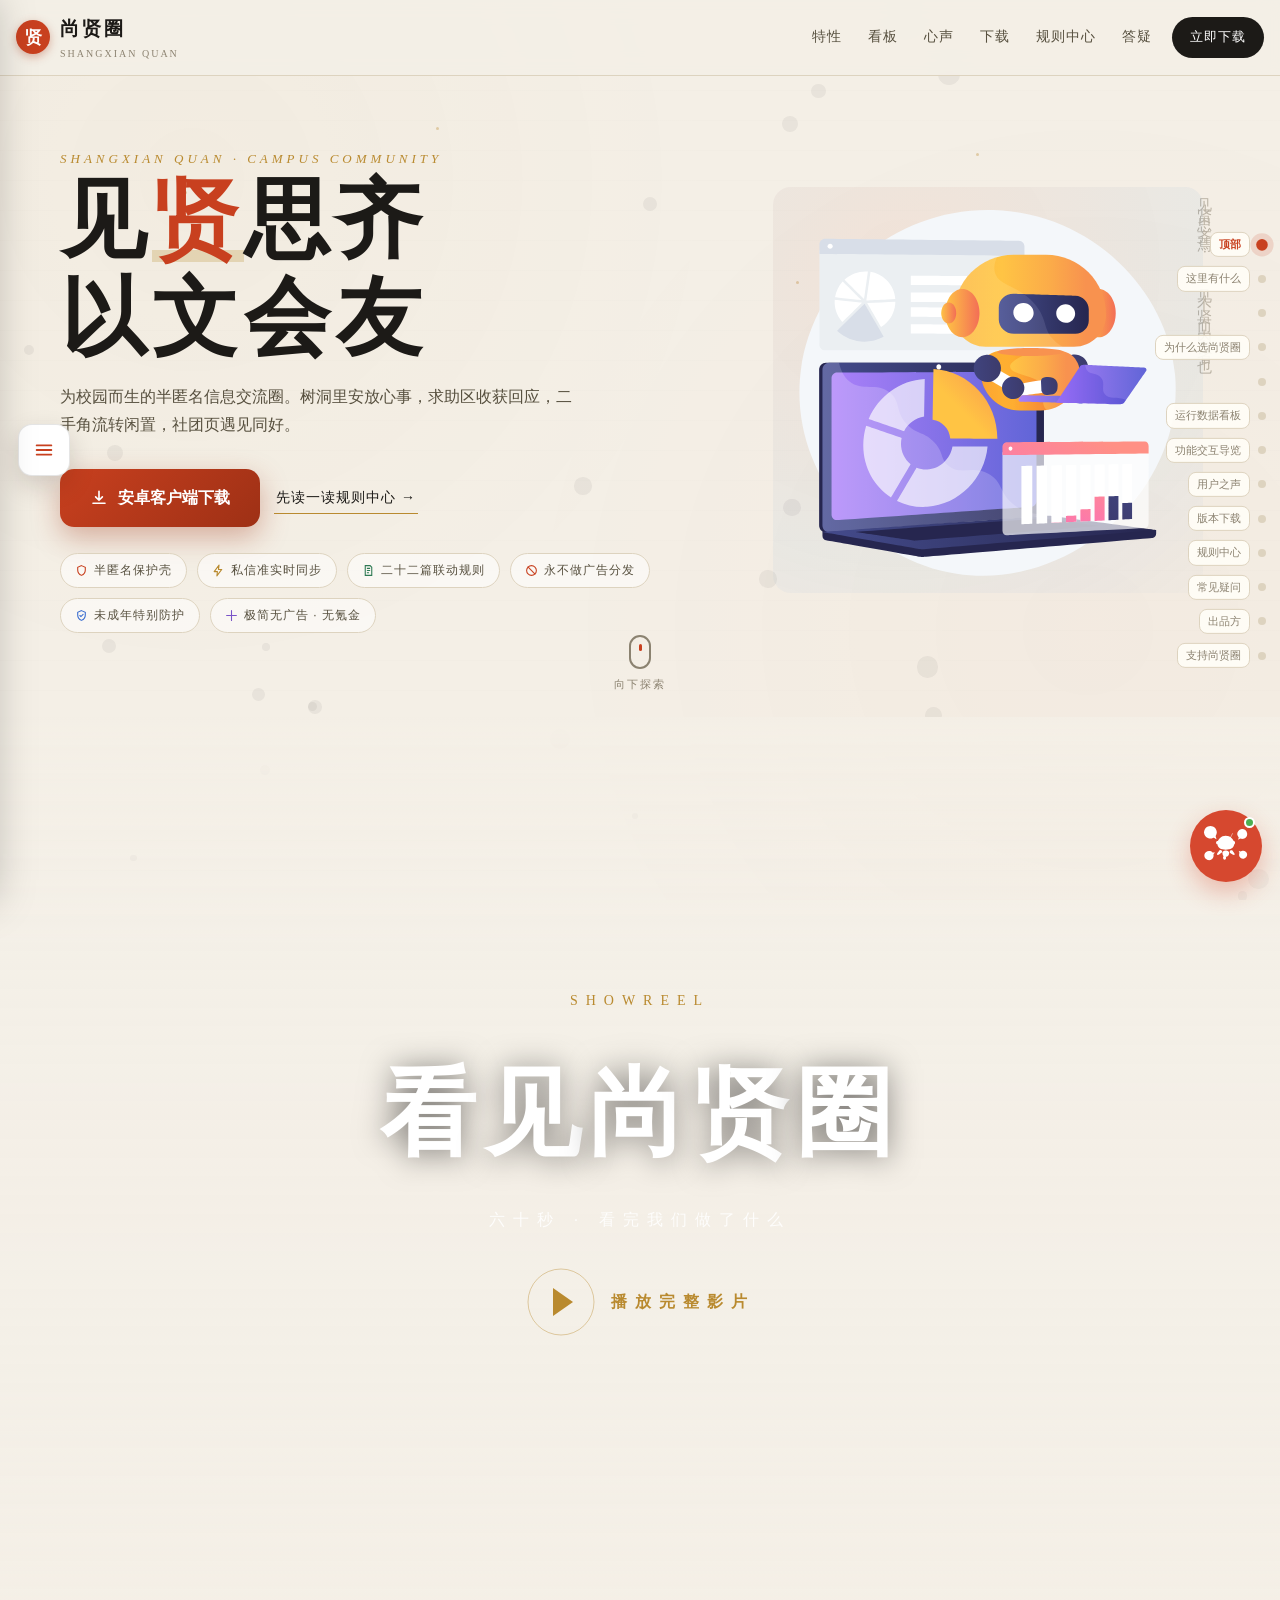
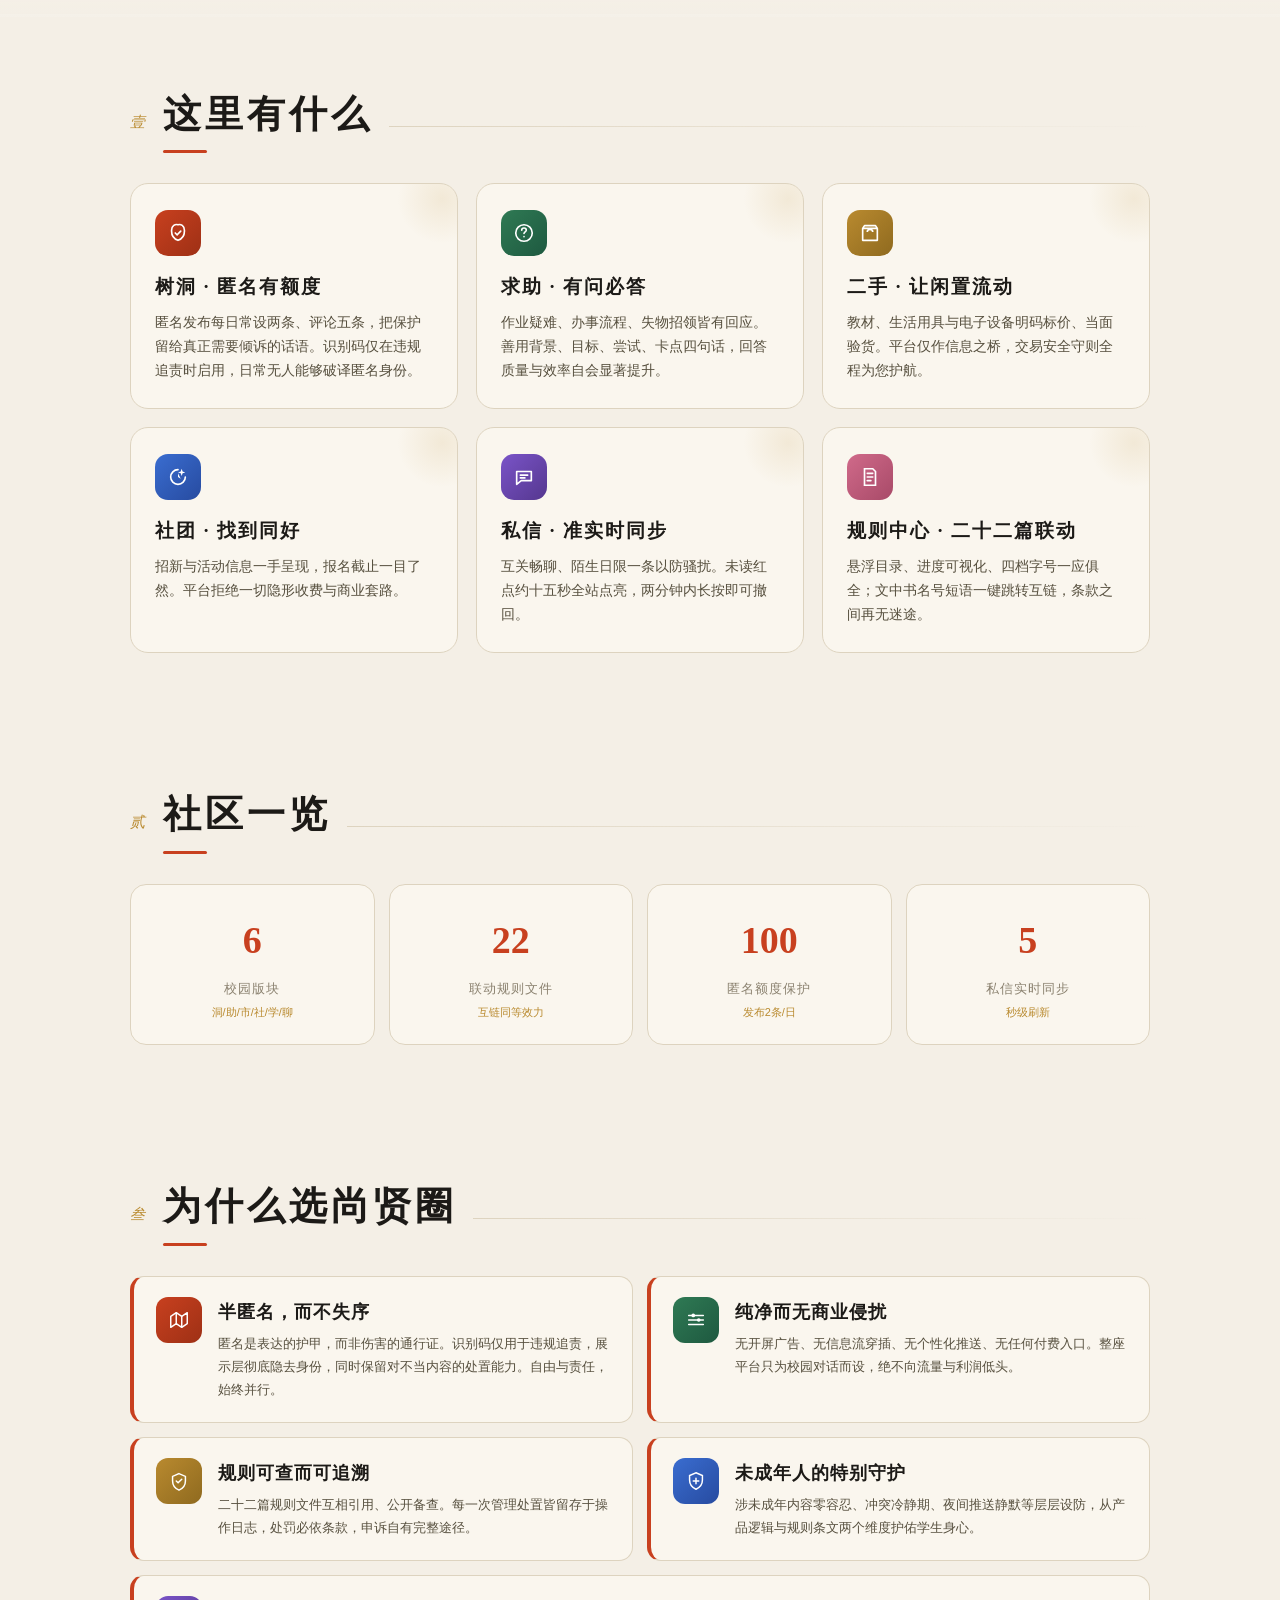
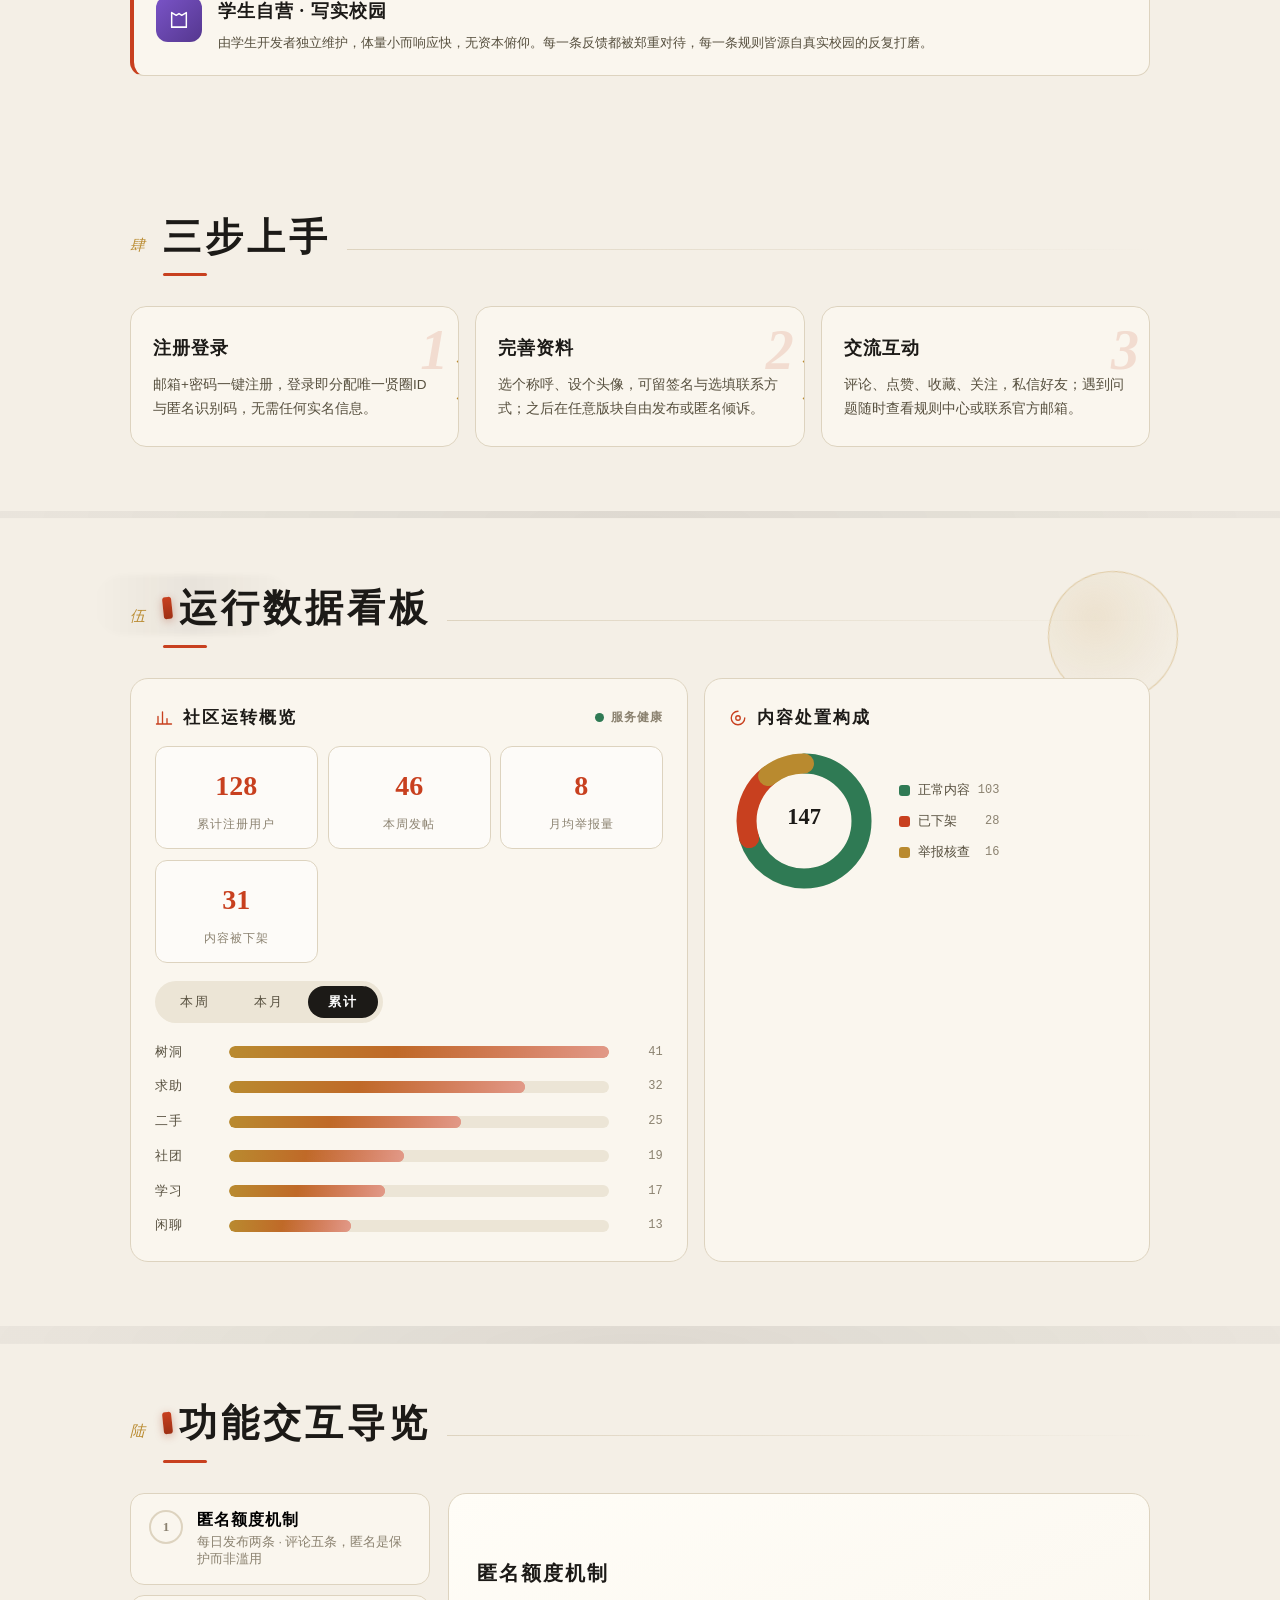
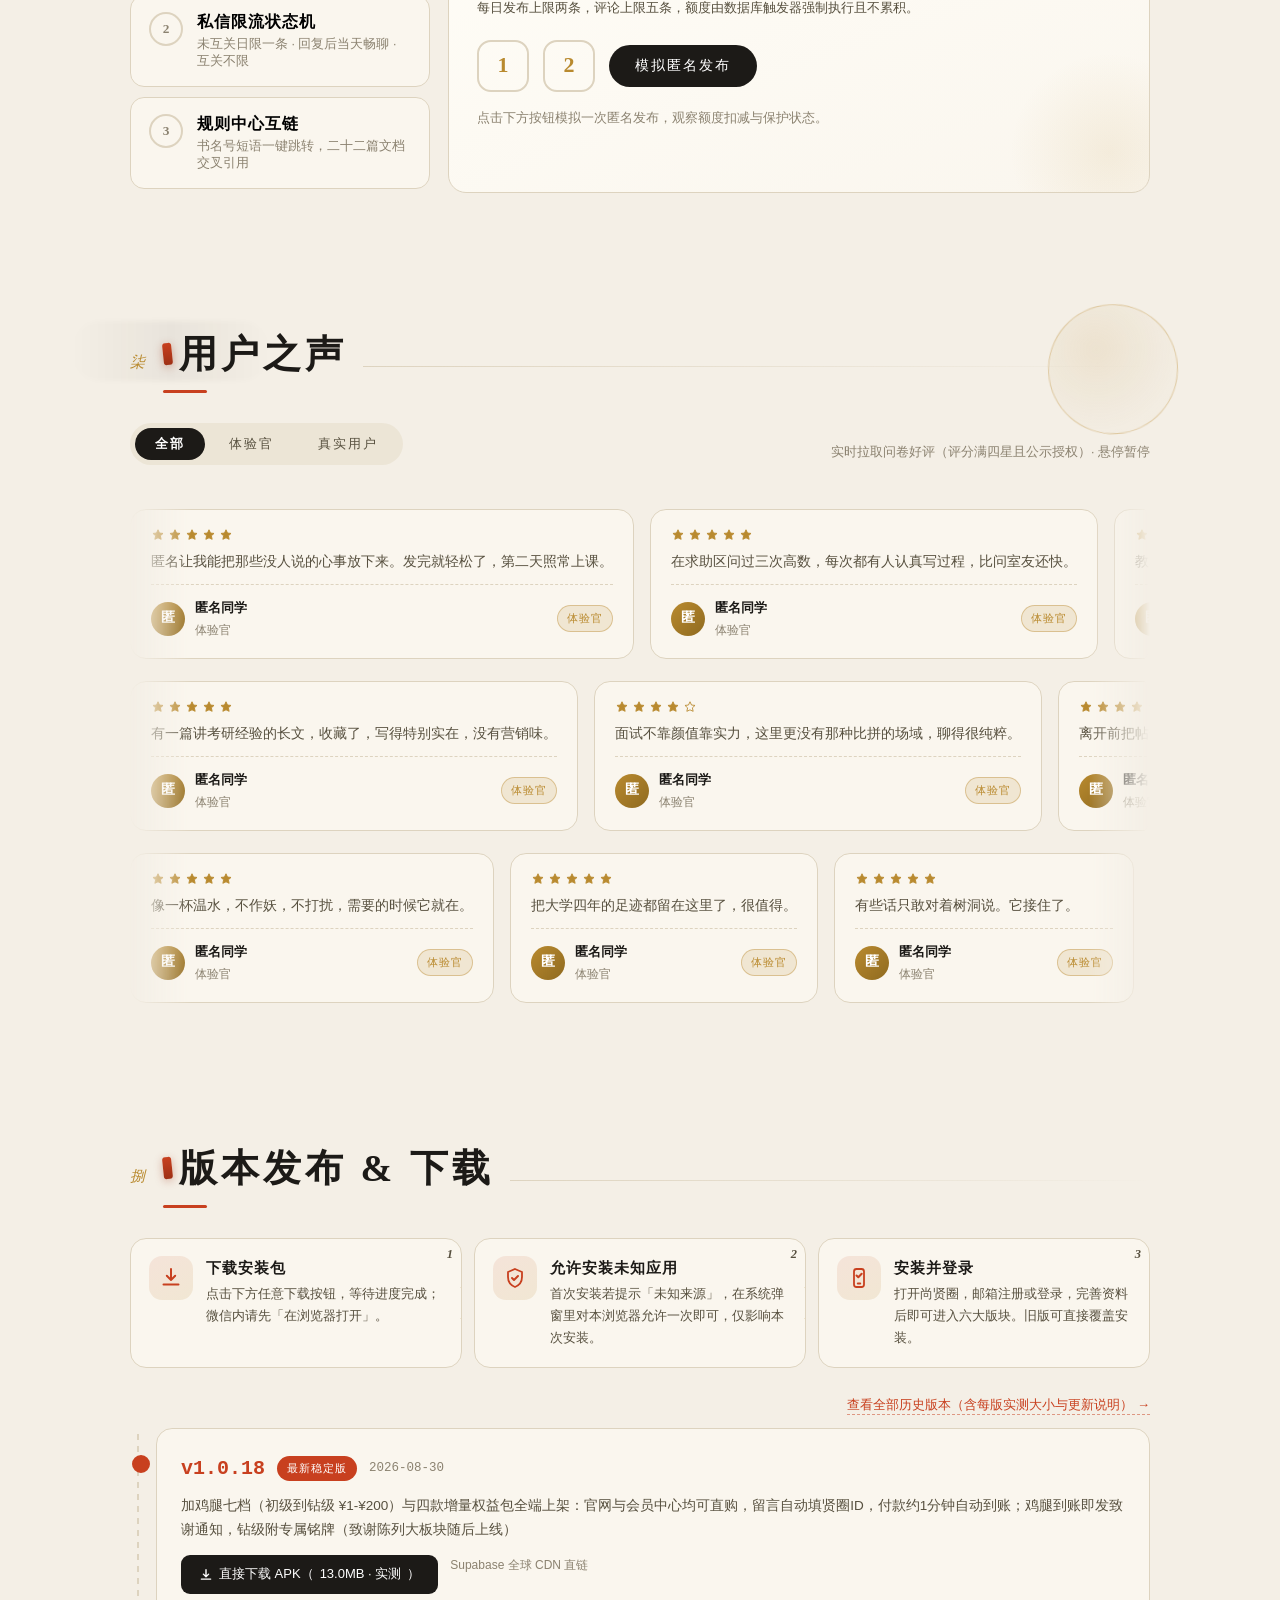
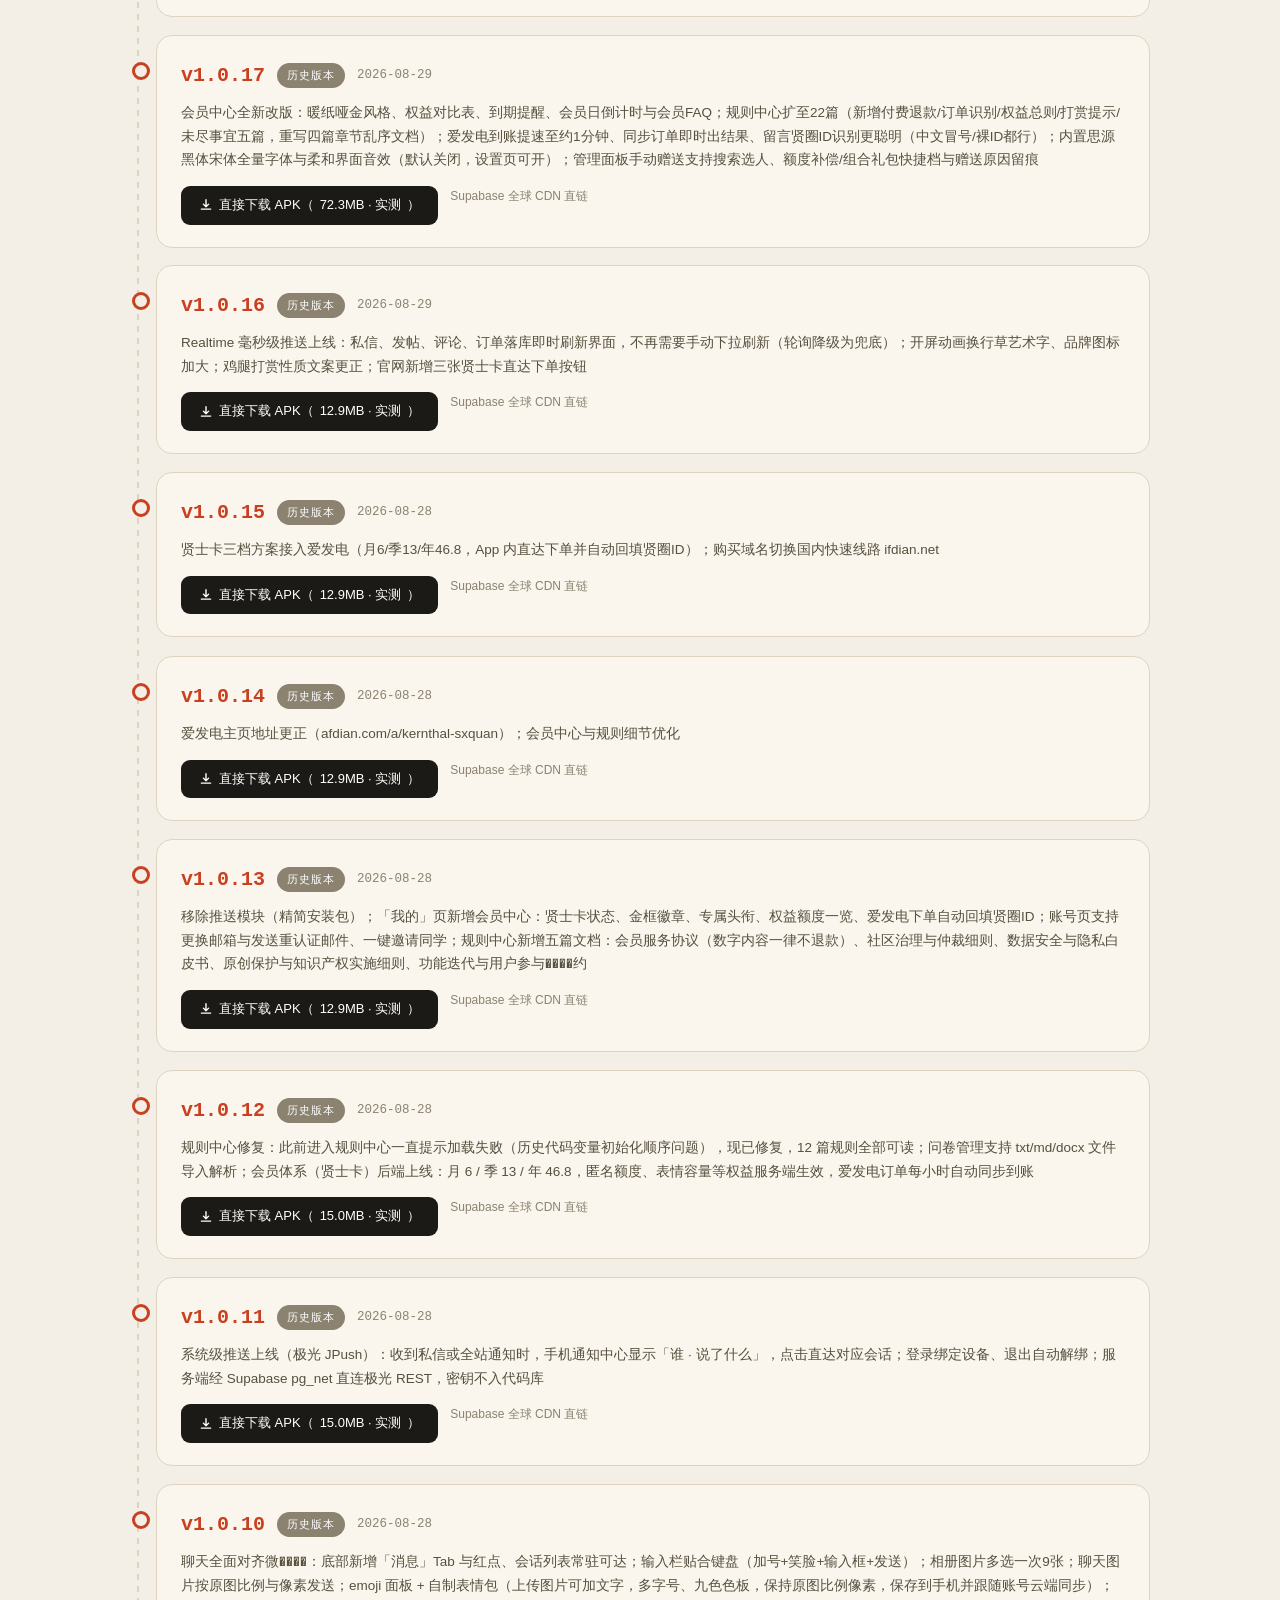
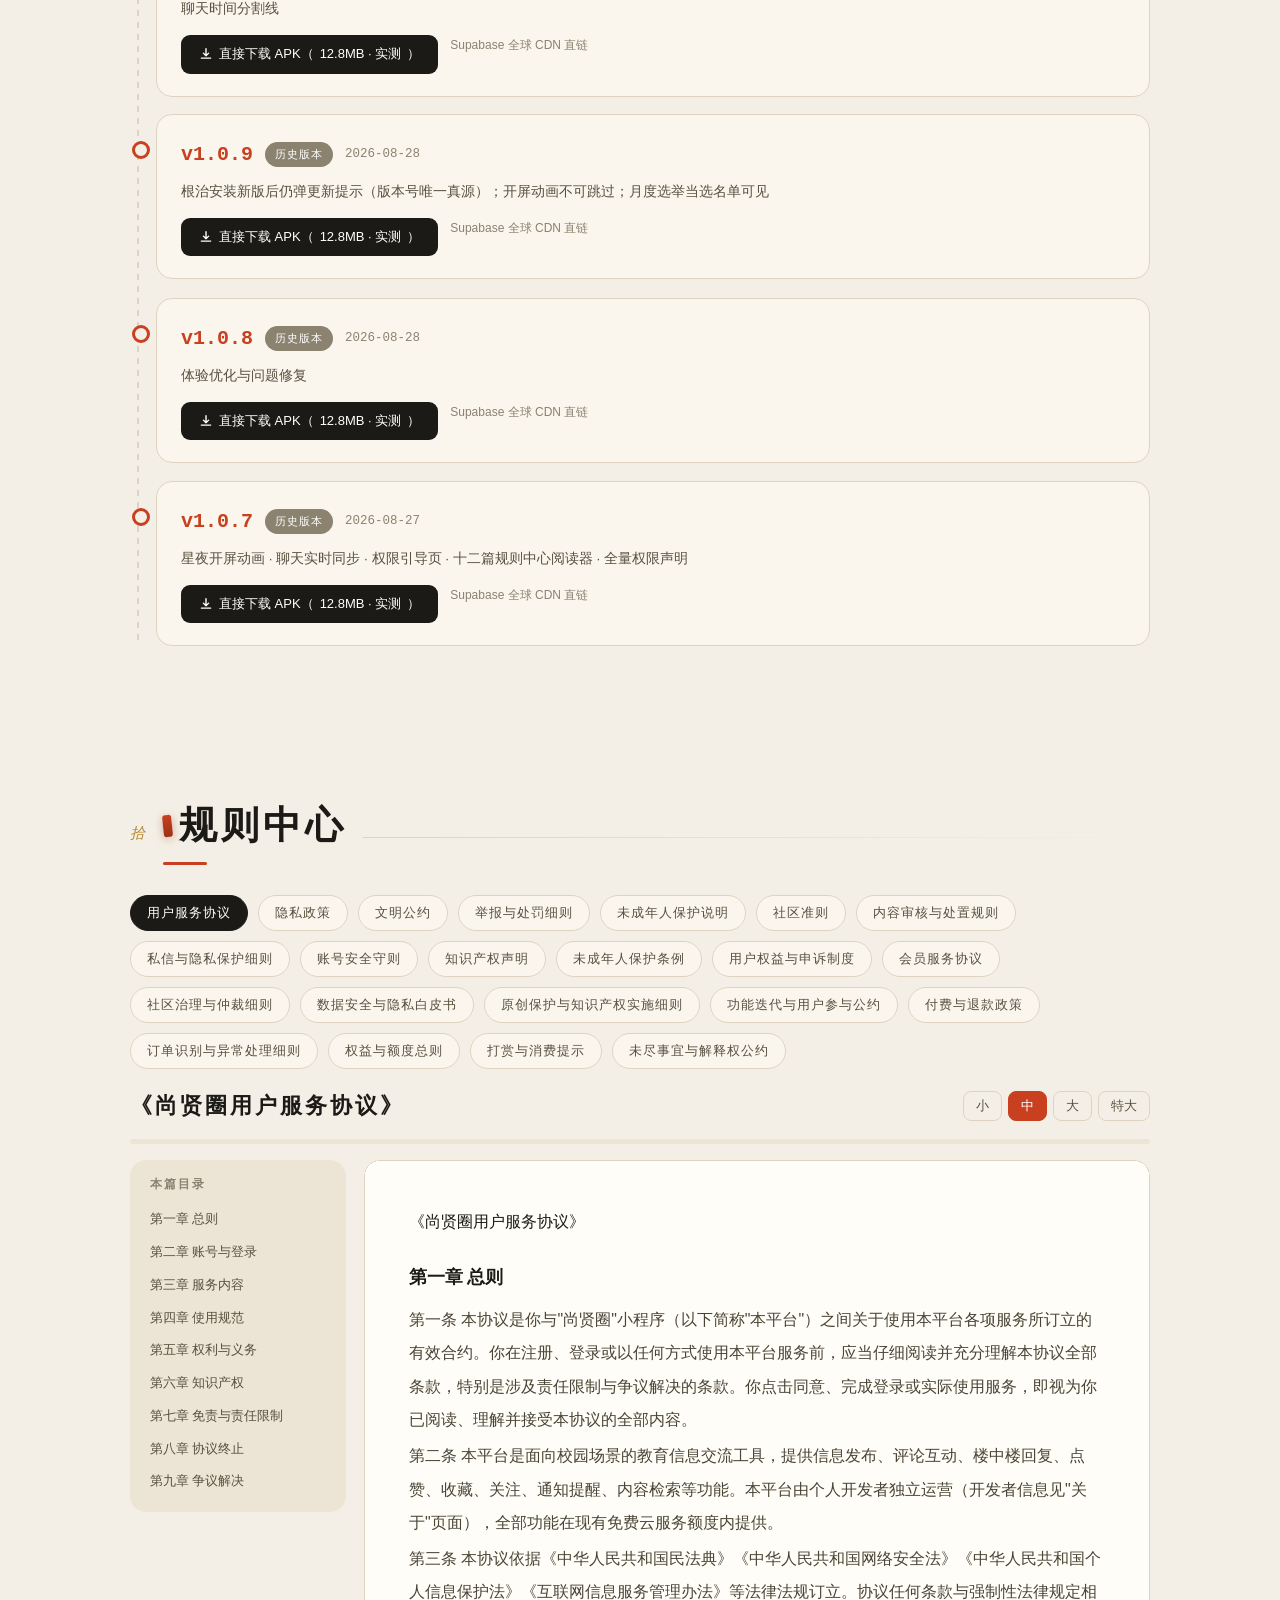
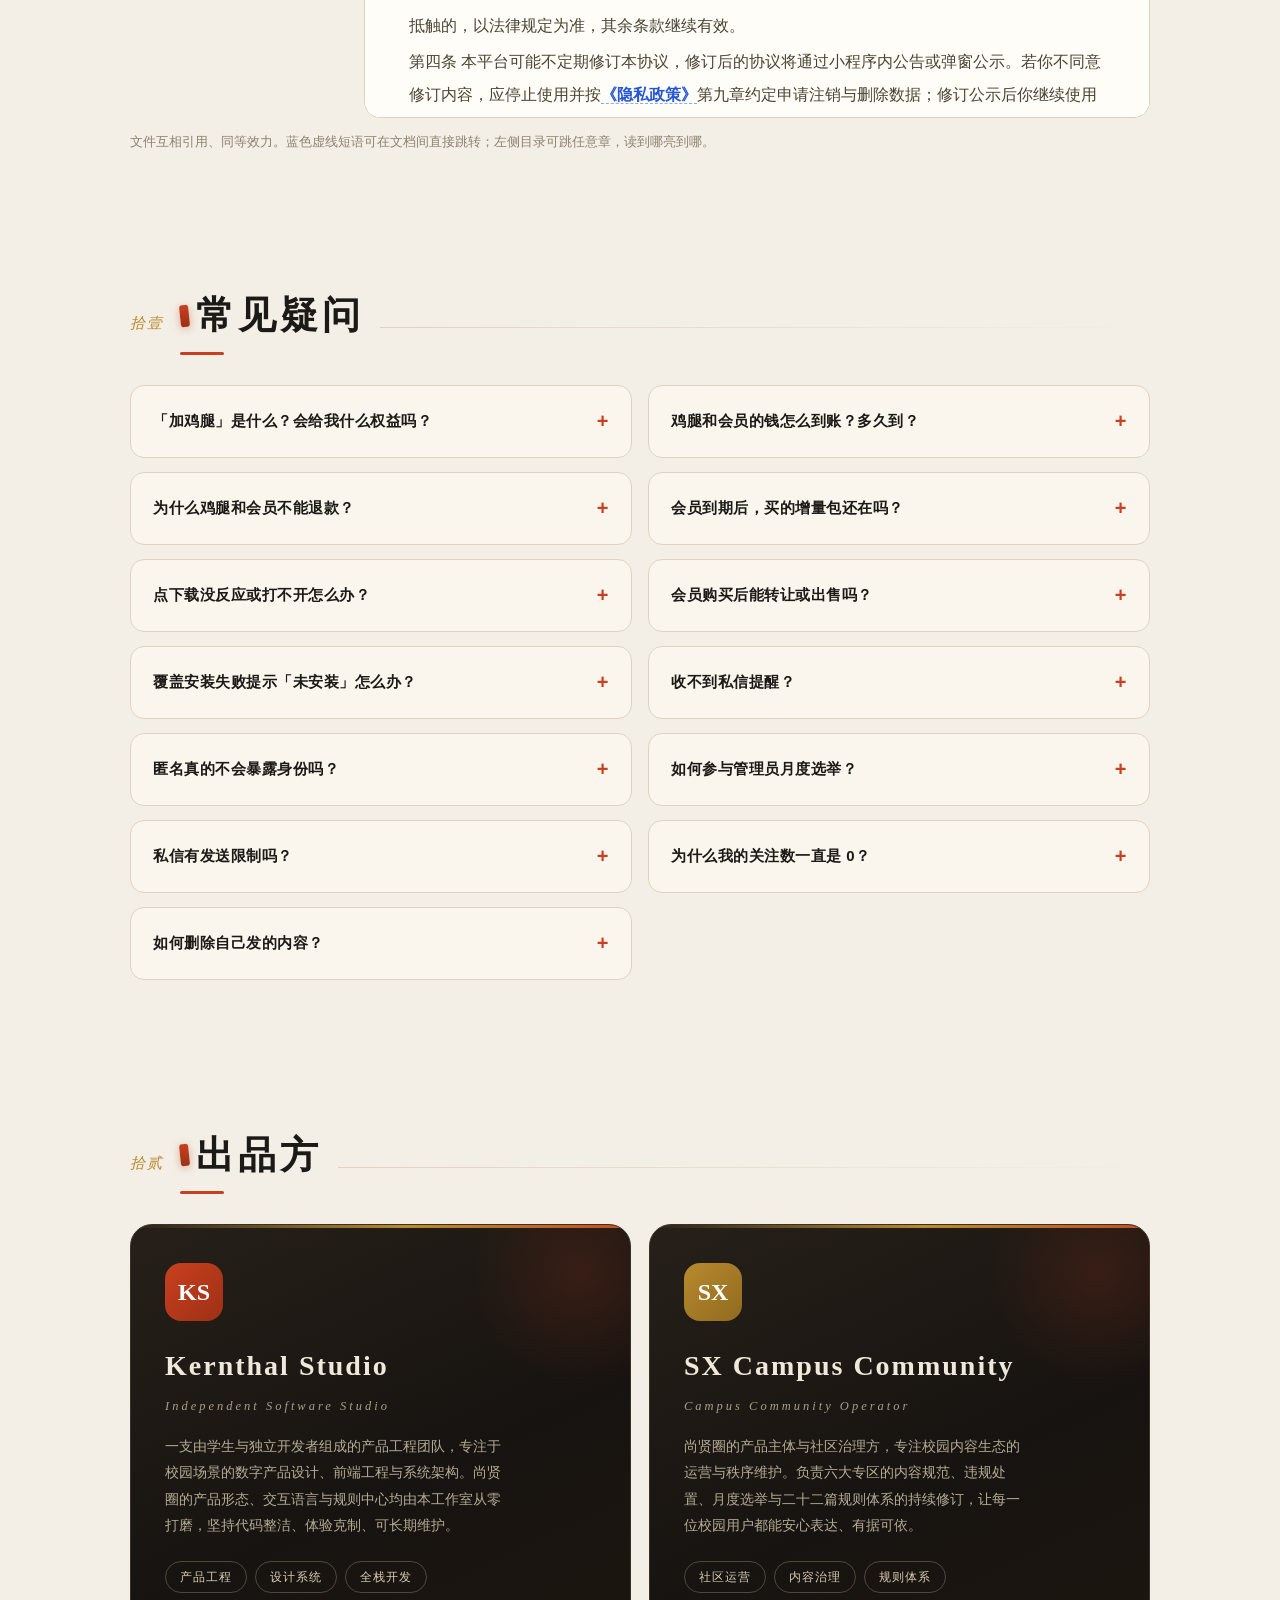
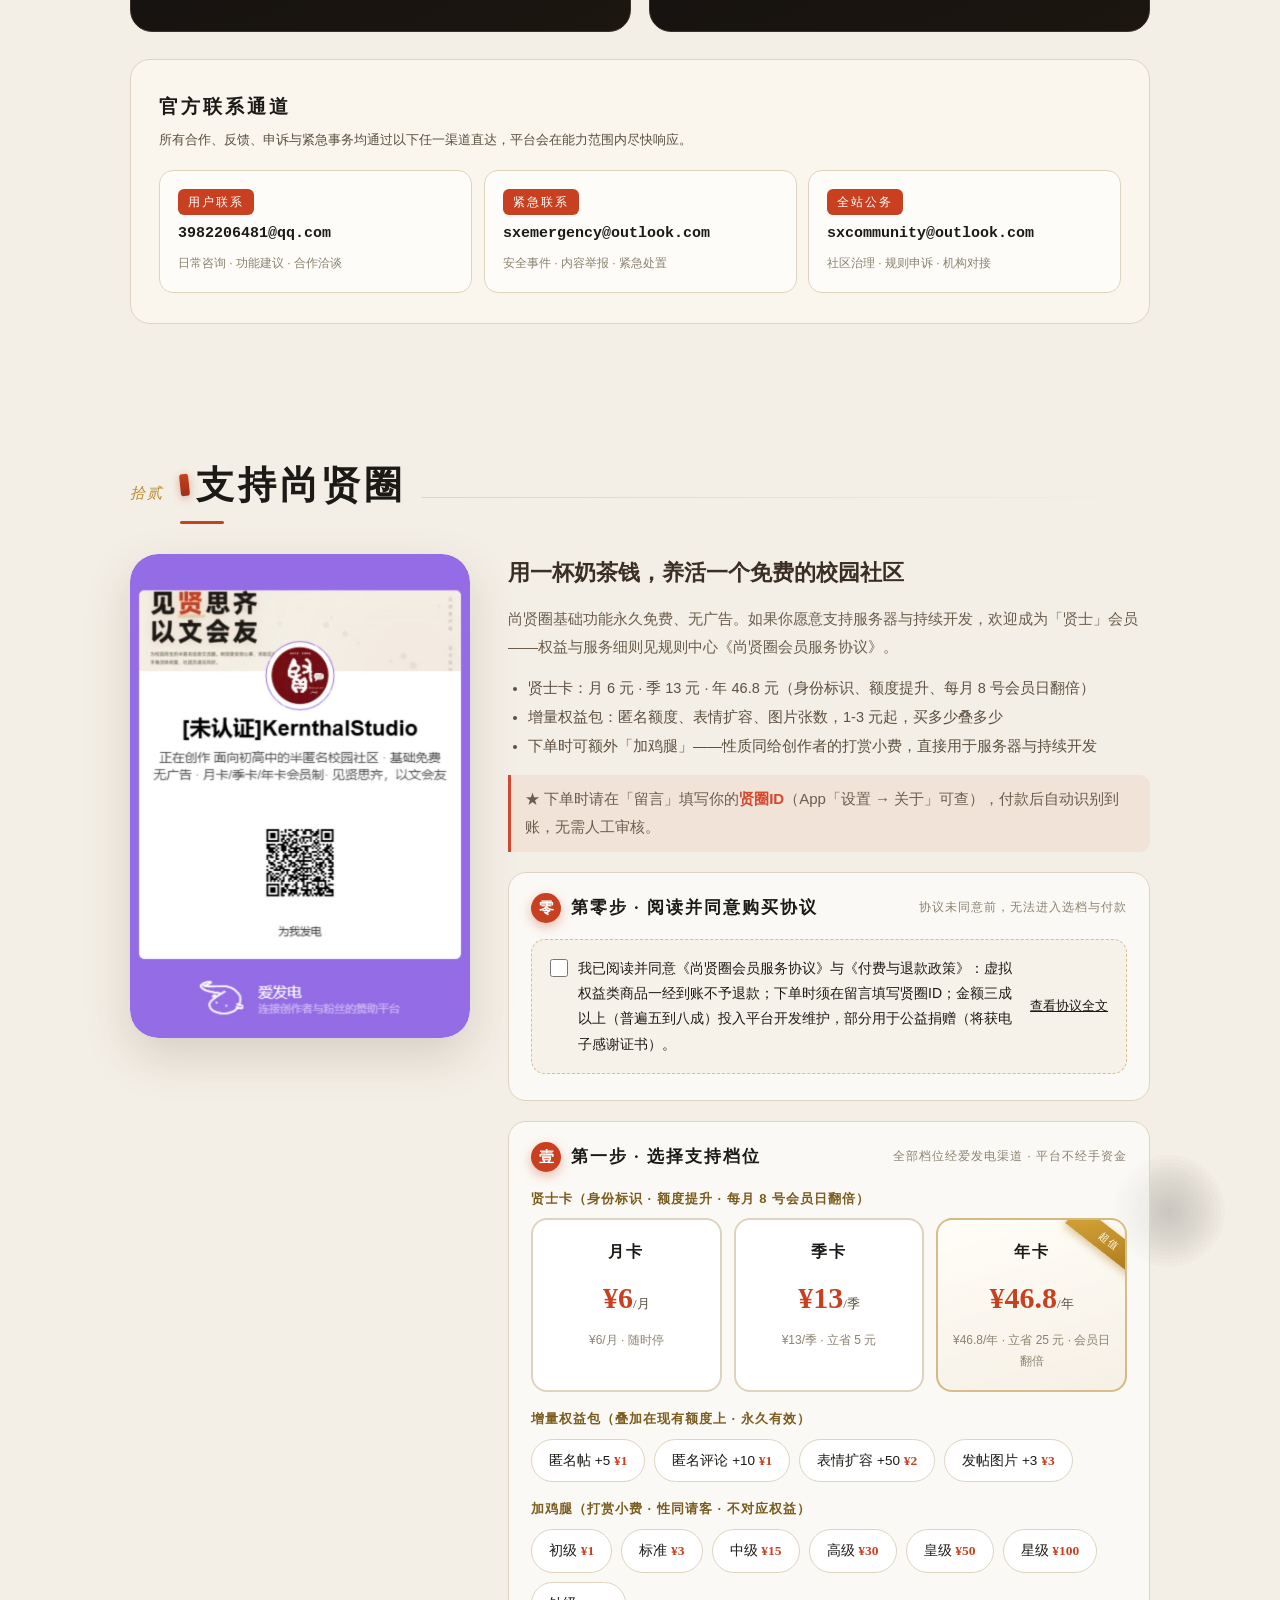
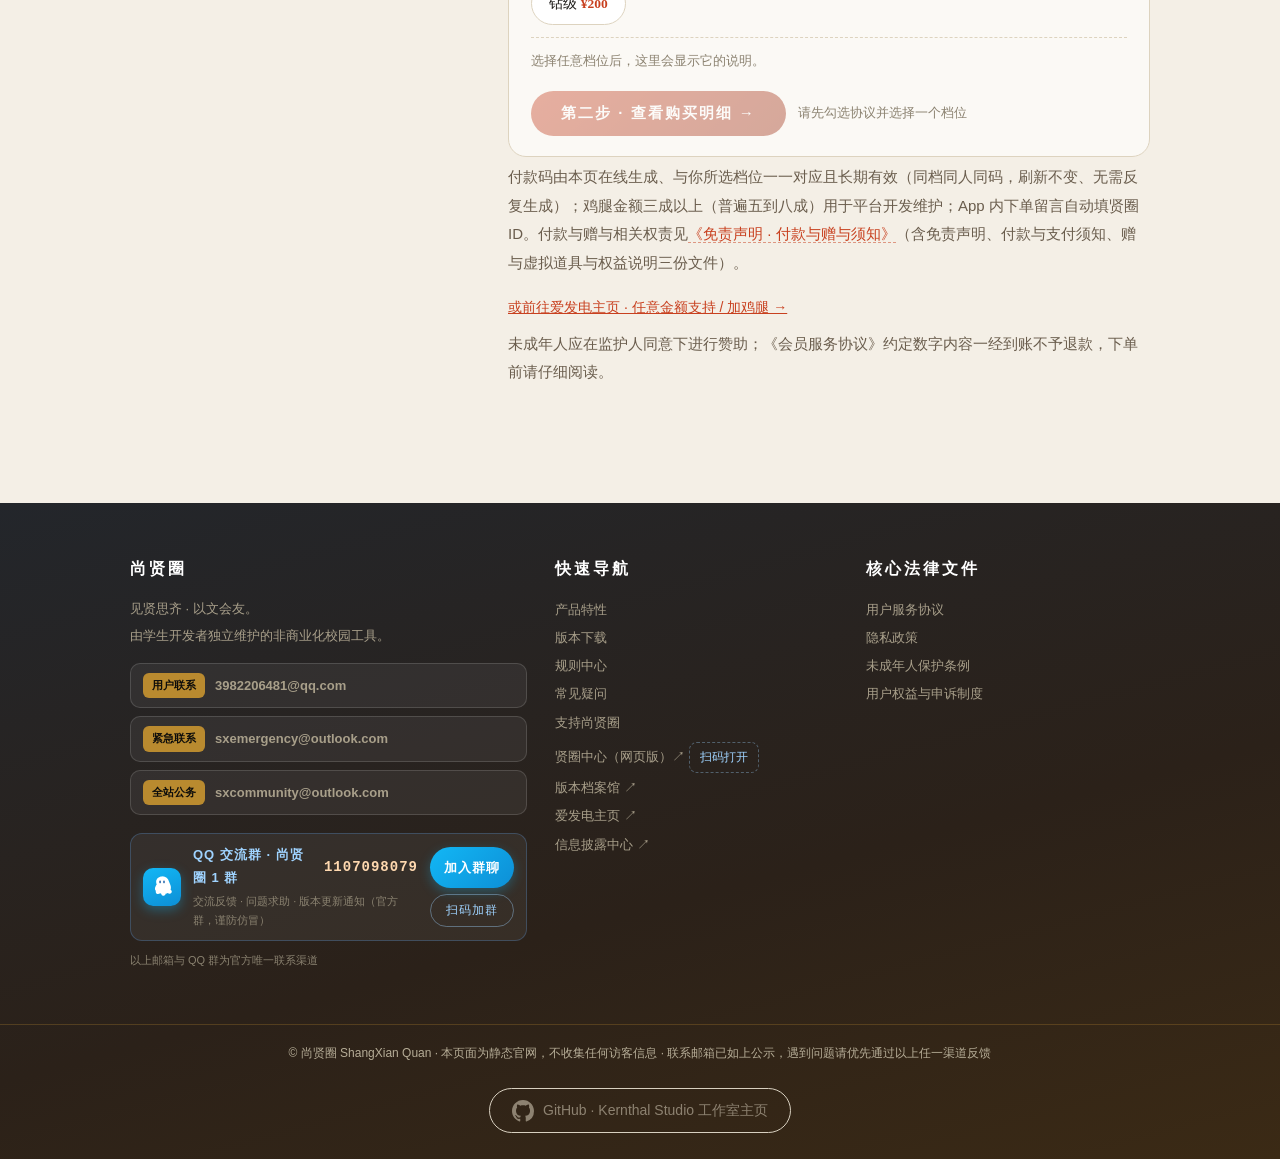
==== index.html @ 70907302 "导航换中文菜单(14项)+Hero插画分栏+客服浮动分列+链接自动识别" ====
<!DOCTYPE html>
<html lang="zh-CN">
<head>
<meta charset="UTF-8">
<meta name="viewport" content="width=device-width, initial-scale=1, viewport-fit=cover">
<title>尚贤圈 · 校园信息交流社区</title>
<meta name="description" content="尚贤圈，见贤思齐，以文会友。校园半匿名信息交流平台：树洞倾诉、求助问答、二手流转、社团招新、学习共享。官方下载与规则中心。">
<meta name="keywords" content="尚贤圈,校园社区,树洞,匿名交流,校园二手,社团招新,学习互助,校园信息">
<meta name="author" content="Kernthal Studio">
<meta name="robots" content="index,follow">
<link rel="canonical" href="https://kernthal.github.io/shangxianquan-official/">
<meta name="referrer" content="strict-origin-when-cross-origin">
<link rel="icon" href="data:image/svg+xml,<svg xmlns=%22http://www.w3.org/2000/svg%22 viewBox=%220 0 48 48%22><rect width=%2248%22 height=%2248%22 rx=%2210%22 fill=%22%23c8401f%22/><text x=%2224%22 y=%2233%22 text-anchor=%22middle%22 font-family=%22serif%22 font-weight=%22900%22 font-size=%2228%22 fill=%22white%22>贤</text></svg>">
<meta name="theme-color" content="#f4efe6">
<!-- 安全响应头等价 meta：限制脚本/样式/连接/图片来源，杜绝外站注入面 -->
<meta http-equiv="Content-Security-Policy" content="default-src 'self'; script-src 'self' 'unsafe-inline'; style-src 'self' 'unsafe-inline'; img-src 'self' data: https://gfxkpljewqchdbrepqia.supabase.co; connect-src 'self' https://gfxkpljewqchdbrepqia.supabase.co; font-src 'self'; object-src 'none'; frame-ancestors 'none'; base-uri 'self'; form-action 'none'">
<!-- Open Graph / Twitter Card -->
<meta property="og:type" content="website">
<meta property="og:site_name" content="尚贤圈 ShangXian Quan">
<meta property="og:title" content="尚贤圈 · 见贤思齐，以文会友">
<meta property="og:description" content="为校园而生的半匿名信息交流圈：树洞、求助、二手、社团、学习、闲聊六大版块，二十二篇联动规则，纯净无广告。">
<meta property="og:url" content="https://kernthal.github.io/shangxianquan-official/">
<meta property="og:locale" content="zh_CN">
<meta name="twitter:card" content="summary">
<meta name="twitter:title" content="尚贤圈 · 校园信息交流社区">
<meta name="twitter:description" content="为校园而生的半匿名信息交流圈，纯净无广告，规则透明可追溯。">
<!-- 结构化数据：软件应用 + 出品组织 -->
<script type="application/ld+json">
{
  "@context": "https://schema.org",
  "@graph": [
    {
      "@type": "SoftwareApplication",
      "name": "尚贤圈",
      "applicationCategory": "SocialApplication",
      "operatingSystem": "Android",
      "description": "校园半匿名信息交流平台，提供树洞倾诉、求助问答、二手流转、社团招新与学习共享六大版块。",
      "offers": { "@type": "Offer", "price": "0", "priceCurrency": "CNY" },
      "inLanguage": "zh-CN",
      "author": { "@type": "Organization", "name": "Kernthal Studio" },
      "publisher": { "@type": "Organization", "name": "SX Campus Community" }
    },
    {
      "@type": "Organization",
      "name": "Kernthal Studio",
      "description": "独立软件工作室，负责尚贤圈的产品工程与设计系统。"
    },
    {
      "@type": "Organization",
      "name": "SX Campus Community",
      "description": "校园社区运营方，尚贤圈产品主体，负责社区治理与规则体系。"
    }
  ]
}
</script>
<style>
:root{
  --paper:#f4efe6; --paper2:#ece5d6; --ink:#1c1a17; --ink2:#57503f;
  --muted:#8b8270; --cinnabar:#c8401f; --cinnabar-dk:#9e3015;
  --gold:#b98a2f; --line:#ddd3bf; --card:#faf6ee;
  --link:#2456d6;
  --serif:"Songti SC","STSong","Noto Serif SC","SimSun",serif;
  --sans:-apple-system,"PingFang SC","HarmonyOS Sans SC","Microsoft YaHei",sans-serif;
}
*{box-sizing:border-box;margin:0;padding:0}
html{scroll-behavior:smooth;-webkit-text-size-adjust:100%}
body{background:var(--paper);color:var(--ink);font-family:var(--sans);line-height:1.75;overflow-x:hidden}
::selection{background:rgba(200,64,31,.18)}

/* 纸纹 */
body::before{content:"";position:fixed;inset:0;pointer-events:none;z-index:0;opacity:.5;
 background:
  radial-gradient(circle at 15% 20%, rgba(185,138,47,.06), transparent 40%),
  radial-gradient(circle at 85% 70%, rgba(200,64,31,.05), transparent 45%),
  repeating-linear-gradient(0deg, transparent 0 29px, rgba(28,26,23,.014) 29px 30px);}
main,nav,footer{position:relative;z-index:1}
#particles{position:fixed;inset:0;pointer-events:none;z-index:0}

/* 顶栏 */
.topbar{position:sticky;top:0;z-index:50;display:flex;align-items:center;gap:10px;
 padding:12px max(16px,env(safe-area-inset-left));background:rgba(244,239,230,.92);
 backdrop-filter:blur(10px);border-bottom:1px solid var(--line)}
.seal{width:34px;height:34px;border-radius:50%;background:var(--cinnabar);color:#fff;
 font-family:var(--serif);font-weight:900;font-size:17px;display:flex;align-items:center;justify-content:center;
 box-shadow:0 3px 10px rgba(158,48,21,.35)}
.brand{font-family:var(--serif);font-weight:900;font-size:19px;letter-spacing:3px}
.brand small{display:block;font-size:10px;color:var(--muted);letter-spacing:2px;font-weight:400}
.nav-links{margin-left:auto;display:none;gap:22px}
.nav-links a{color:var(--ink2);text-decoration:none;font-size:14px;letter-spacing:1px;padding:6px 2px;border-bottom:2px solid transparent;transition:.2s}
.nav-links a.on{color:var(--cinnabar);border-bottom-color:var(--cinnabar);font-weight:700}
.nav-links a:hover{color:var(--cinnabar);border-color:var(--cinnabar)}
.dl-cta{margin-left:auto;background:var(--ink);color:#fff;font-size:13px;text-decoration:none;
 padding:9px 18px;border-radius:999px;letter-spacing:1px;transition:.2s}
.dl-cta:hover{background:var(--cinnabar);transform:translateY(-1px)}
@media(min-width:820px){.nav-links{display:flex}.dl-cta{margin-left:8px}}

/* HERO */
.hero{padding:max(56px,8vh) 20px 60px;max-width:1060px;margin:0 auto;display:grid;gap:34px}
.hero-en{font-family:Georgia,serif;font-style:italic;font-size:13px;color:var(--gold);letter-spacing:4px;text-transform:uppercase}
.hero h1{font-family:var(--serif);font-weight:900;font-size:clamp(44px,9vw,86px);
 line-height:1.14;letter-spacing:6px}
.hero h1 em{font-style:normal;color:var(--cinnabar);position:relative}
.hero h1 em::after{content:"";position:absolute;left:0;right:0;bottom:6px;height:12px;background:rgba(185,138,47,.25);z-index:-1}
.hero-sub{margin-top:16px;font-size:16px;color:var(--ink2);max-width:520px}
.hero-actions{margin-top:30px;display:flex;flex-wrap:wrap;gap:14px;align-items:center}
.btn-dl{display:inline-flex;align-items:center;gap:10px;background:linear-gradient(135deg,var(--cinnabar),var(--cinnabar-dk));
 color:#fff;text-decoration:none;font-weight:700;font-size:16px;padding:15px 30px;border-radius:14px;
 box-shadow:0 10px 28px rgba(158,48,21,.35);transition:.25s}
.btn-dl:hover{transform:translateY(-3px);box-shadow:0 16px 36px rgba(158,48,21,.42)}
.btn-dl svg{width:18px;height:18px}
.btn-ghost{display:inline-flex;align-items:center;color:var(--ink);text-decoration:none;font-size:14px;
 border-bottom:1.5px solid var(--gold);padding:4px 2px;letter-spacing:1px;transition:.2s}
.btn-ghost:hover{color:var(--cinnabar);border-color:var(--cinnabar)}
.hero-badges{margin-top:26px;display:flex;flex-wrap:wrap;gap:10px}
.badge{font-size:12px;color:var(--ink2);border:1px solid var(--line);background:rgba(255,255,255,.55);
 border-radius:999px;padding:6px 14px;letter-spacing:1px;display:inline-flex;align-items:center;gap:6px}
.badge svg{flex-shrink:0}
.vertical-poem{position:absolute;right:22px;top:110px;writing-mode:vertical-rl;font-family:var(--serif);
 font-size:15px;letter-spacing:10px;color:var(--muted);opacity:.55;user-select:none}
@media(max-width:720px){.vertical-poem{display:none}}
.stars{position:absolute;inset:0;pointer-events:none;overflow:hidden}
.star{position:absolute;width:3px;height:3px;border-radius:50%;background:var(--gold);opacity:.35;animation:tw 3.4s ease-in-out infinite}
@keyframes tw{50%{opacity:.08}}

/* 通用 section */
section{scroll-margin-top:72px}
.wrap{max-width:1060px;margin:0 auto;padding:64px 20px}
.sec-head{display:flex;align-items:baseline;gap:16px;margin-bottom:36px}
.sec-no{font-family:Georgia,serif;font-style:italic;color:var(--gold);font-size:15px;letter-spacing:2px}
.sec-title{font-family:var(--serif);font-weight:900;font-size:clamp(26px,5vw,38px);letter-spacing:4px}
.sec-line{flex:1;height:1px;background:linear-gradient(90deg,var(--line),transparent)}

/* 特性 */
.grid-feat{display:grid;grid-template-columns:repeat(auto-fit,minmax(min(100%,280px),1fr));gap:18px}
.feat{background:var(--card);border:1px solid var(--line);border-radius:18px;padding:26px 24px;position:relative;overflow:hidden;transition:.25s}
.feat:hover{transform:translateY(-4px);box-shadow:0 16px 34px rgba(28,26,23,.09);border-color:rgba(200,64,31,.4)}
.feat-ic{width:46px;height:46px;border-radius:13px;display:flex;align-items:center;justify-content:center;
 font-family:var(--serif);font-weight:900;font-size:20px;margin-bottom:14px;color:#fff}
.feat h3{font-family:var(--serif);font-size:19px;letter-spacing:2px;margin-bottom:8px}
.feat p{font-size:13.5px;color:var(--ink2)}
.feat::after{content:"";position:absolute;right:-30px;top:-30px;width:90px;height:90px;border-radius:50%;background:radial-gradient(circle,rgba(185,138,47,.12),transparent 70%)}

/* 版本时间轴 */
.timeline{position:relative;padding-left:26px}
.timeline::before{content:"";position:absolute;left:7px;top:6px;bottom:6px;width:2px;background:repeating-linear-gradient(var(--line) 0 6px,transparent 6px 12px)}
.rel{position:relative;background:var(--card);border:1px solid var(--line);border-radius:16px;padding:22px 24px;margin-bottom:18px;transition:.2s}
.rel:hover{border-color:var(--cinnabar);transform:translateX(4px)}
.rel::before{content:"";position:absolute;left:-25px;top:26px;width:12px;height:12px;border-radius:50%;
 background:var(--paper);border:3px solid var(--cinnabar)}
.rel-latest::before{background:var(--cinnabar)}
.rel-head{display:flex;flex-wrap:wrap;align-items:center;gap:12px}
.ver{font-family:Georgia,monospace;font-weight:700;font-size:20px;color:var(--cinnabar)}
.tag{font-size:11px;background:var(--cinnabar);color:#fff;padding:3px 10px;border-radius:999px;letter-spacing:1px}
.tag.gray{background:var(--muted)}
.date{font-size:12.5px;color:var(--muted);font-family:Georgia,monospace}
.rel-notes{margin-top:8px;font-size:13.5px;color:var(--ink2)}
.rel-actions{margin-top:14px;display:flex;gap:12px;flex-wrap:wrap}
.mini-btn{display:inline-flex;align-items:center;gap:6px;font-size:13px;text-decoration:none;color:#fff;
 background:var(--ink);padding:8px 18px;border-radius:9px;transition:.2s}
.mini-btn:hover{background:var(--cinnabar)}
.rel-mirror{font-size:12px;color:var(--muted)}
.wc-tip{margin-top:8px;font-size:12.5px;color:var(--gold);display:none}

/* 规则中心 */
.rules-tools{display:flex;flex-wrap:wrap;gap:10px;margin-bottom:18px}
.chip{cursor:pointer;font-size:13px;padding:8px 16px;border-radius:999px;border:1px solid var(--line);
 background:var(--card);color:var(--ink2);letter-spacing:1px;transition:.2s}
.chip:hover{border-color:var(--cinnabar);color:var(--cinnabar)}
.chip.on{background:var(--ink);border-color:var(--ink);color:#fff}
.reader-toolbar{display:flex;align-items:center;gap:10px;margin-bottom:14px;flex-wrap:wrap}
.doc-title{font-family:var(--serif);font-weight:900;font-size:22px;letter-spacing:3px}
.fs-group{margin-left:auto;display:flex;gap:6px}
.fs-btn{cursor:pointer;font-size:13px;border:1px solid var(--line);background:transparent;color:var(--ink2);
 padding:5px 12px;border-radius:8px;transition:.15s}
.fs-btn.on,.fs-btn:hover{background:var(--cinnabar);border-color:var(--cinnabar);color:#fff}
.progress-wrap{height:5px;background:var(--paper2);border-radius:99px;overflow:hidden;margin-bottom:16px}
.progress-bar{height:100%;width:0;background:linear-gradient(90deg,var(--gold),var(--cinnabar));transition:width .1s linear}
.paper{background:#fffdf7;border:1px solid var(--line);border-radius:16px;padding:clamp(20px,4vw,44px);
 max-height:min(62vh,640px);overflow-y:auto;line-height:2.1;scroll-behavior:smooth}
.paper p{margin-bottom:2px;text-indent:0;word-break:break-word}
.paper .h{font-family:var(--serif);font-weight:800;color:var(--ink);margin:20px 0 6px;font-size:1.12em;scroll-margin-top:16px}
.paper .a{color:#4a4436}
.paper .xlink{color:var(--link);font-weight:600;cursor:pointer;border-bottom:1.5px dashed rgba(36,86,214,.5)}
.paper .xlink:hover{background:rgba(36,86,214,.08)}
.rules-note{margin-top:14px;font-size:12.5px;color:var(--muted)}

/* FAQ */
details{background:var(--card);border:1px solid var(--line);border-radius:14px;padding:18px 22px;margin-bottom:14px;transition:.2s}
details[open]{border-color:rgba(200,64,31,.5)}
summary{cursor:pointer;font-weight:700;font-size:15px;letter-spacing:.5px;list-style:none;display:flex;align-items:center;justify-content:space-between;gap:10px}
summary::-webkit-details-marker{display:none}
summary::after{content:"+";font-size:20px;color:var(--cinnabar);transition:.2s}
details[open] summary::after{transform:rotate(45deg)}
details p{margin-top:12px;font-size:13.5px;color:var(--ink2)}

/* 页脚 */
footer{background:linear-gradient(165deg,#23262b 0%,#2b2119 58%,#3b2a15 100%);color:#cdc6b4;margin-top:40px}
footer .ft-bottom{border-top:1px solid rgba(185,138,47,.28);color:#b6ad97}
footer .ft-out{color:#e5c98a}
footer .ft-out:hover{color:#fff}
.ft{max-width:1060px;margin:0 auto;padding:52px 20px calc(40px + env(safe-area-inset-bottom));display:grid;gap:28px;grid-template-columns:1fr}
@media(min-width:820px){.ft{grid-template-columns:1.4fr 1fr 1fr}}
.ft h4{color:#fff;font-family:var(--serif);letter-spacing:3px;margin-bottom:12px;font-size:16px}
.ft a,.ft p{font-size:13px;color:#a89f8a;text-decoration:none;line-height:2.1}
.ft a:hover{color:var(--gold)}
.ft-bottom{border-top:1px solid rgba(255,255,255,.08);text-align:center;font-size:12px;color:#7a7260;padding:18px}
/* 联系方式高亮卡片 */
.ft-contacts{margin:14px 0;display:flex;flex-direction:column;gap:8px}
.ft-contact{display:flex;align-items:center;gap:10px;background:rgba(255,255,255,.06);border:1px solid rgba(255,255,255,.14);border-radius:10px;padding:8px 12px}
.ft-c-tag{flex-shrink:0;font-size:11px;color:#0e0d0b;background:var(--gold);padding:3px 9px;border-radius:6px;font-weight:700}
.ft-c-mail{color:#ffd9b0;font-weight:600;font-size:13.5px;word-break:break-all}
.ft-c-mail:hover{color:#fff;text-decoration:underline}
.ft-c-note{margin-top:2px;font-size:11px;color:#8a8270}

/* 微信提示浮层 */
.mask{position:fixed;inset:0;background:rgba(20,18,14,.75);z-index:99;display:none;align-items:flex-end;justify-content:center;padding-bottom:20vh}
.mask.show{display:flex}
.wc-card{background:#fffdf7;border-radius:18px;padding:26px;max-width:340px;margin:0 20px;text-align:center;animation:up .25s ease}
@keyframes up{from{transform:translateY(30px);opacity:0}to{transform:none;opacity:1}}
.wc-card strong{font-family:var(--serif);font-size:18px;letter-spacing:2px;display:block;margin-bottom:10px}
.wc-card p{font-size:13.5px;color:var(--ink2)}

/* reveal */
.reveal{opacity:0;transform:translateY(24px);transition:.7s cubic-bezier(.19,1,.29,1)}
.reveal.in{opacity:1;transform:none}

/* ===== 回顶按钮 ===== */
#backTop{position:fixed;right:18px;bottom:calc(24px + env(safe-area-inset-bottom));width:52px;height:52px;border-radius:50%;
 background:linear-gradient(135deg,var(--cinnabar),var(--cinnabar-dk));color:#fff;border:none;cursor:pointer;z-index:70;
 display:flex;align-items:center;justify-content:center;box-shadow:0 10px 26px rgba(158,48,21,.4);
 opacity:0;transform:scale(0) translateY(24px);pointer-events:none;transition:.3s cubic-bezier(.19,1,.29,1)}
#backTop.show{opacity:1;transform:scale(1) translateY(0);pointer-events:auto}
#backTop:hover{transform:translateY(-4px);box-shadow:0 16px 34px rgba(158,48,21,.5)}
#backTop svg{width:22px;height:22px}
/* 页面滚动进度条(顶部) */
#scrollProg{position:fixed;top:0;left:0;height:3px;width:0;z-index:60;
 background:linear-gradient(90deg,var(--gold),var(--cinnabar));box-shadow:0 0 8px rgba(200,64,31,.5)}

/* ===== 区块联动：特性卡片光晕跟随鼠标 ===== */
.grid-feat{position:relative}
.feat::before{content:"";position:absolute;inset:0;border-radius:18px;opacity:0;transition:opacity .3s;
 background:radial-gradient(120px circle at var(--mx,50%) var(--my,50%),rgba(200,64,31,.12),transparent 60%)}
.feat:hover::before{opacity:1}

/* ===== 社区数据统计 ===== */
.grid-stats{display:grid;grid-template-columns:repeat(auto-fit,minmax(min(100%,150px),1fr));gap:14px}
.stat{background:var(--card);border:1px solid var(--line);border-radius:16px;padding:22px 12px;text-align:center;transition:.25s}
.stat:hover{transform:translateY(-3px);border-color:rgba(200,64,31,.4);box-shadow:0 12px 26px rgba(28,26,23,.08)}
.stat-n{font-family:Georgia,serif;font-weight:800;font-size:clamp(26px,5vw,38px);color:var(--cinnabar)}
.stat-l{margin-top:6px;font-size:12.5px;color:var(--muted);letter-spacing:1px}
.stat-sub{margin-top:2px;font-size:11px;color:var(--gold)}
@keyframes countUp{from{opacity:0;transform:translateY(10px)}to{opacity:1;transform:none}}

/* ===== 核心优势对比 ===== */
.compare{display:grid;grid-template-columns:1fr;gap:14px}
.cmp{display:flex;gap:16px;background:var(--card);border:1px solid var(--line);border-left:4px solid var(--cinnabar);border-radius:14px;padding:20px 22px;transition:.25s}
.cmp:hover{transform:translateX(6px);box-shadow:0 12px 26px rgba(28,26,23,.08)}
.cmp-ic{flex-shrink:0;width:46px;height:46px;border-radius:12px;display:flex;align-items:center;justify-content:center;font-family:var(--serif);font-weight:900;font-size:18px;color:#fff}
.cmp h3{font-family:var(--serif);font-size:18px;letter-spacing:1px;margin-bottom:5px}
.cmp p{font-size:13px;color:var(--ink2)}
@media(min-width:720px){.compare{grid-template-columns:1fr 1fr}}
.cmp-wide{grid-column:1/-1}

/* ===== 三步上手 ===== */
.steps{display:grid;grid-template-columns:repeat(auto-fit,minmax(min(100%,240px),1fr));gap:16px}
.step{position:relative;background:var(--card);border:1px solid var(--line);border-radius:16px;padding:26px 22px;overflow:hidden}
.step-no{font-family:Georgia,serif;font-style:italic;font-size:56px;color:rgba(200,64,31,.14);position:absolute;top:-6px;right:10px;font-weight:800}
.step h3{font-family:var(--serif);font-size:18px;letter-spacing:1px;margin-bottom:8px}
.step p{font-size:13.5px;color:var(--ink2)}
.step-arrow{position:absolute;left:50%;bottom:-14px;transform:translateX(-50%) rotate(45deg);width:26px;height:26px;background:var(--card);border-right:1px solid var(--line);border-bottom:1px solid var(--line);z-index:2}
@media(min-width:760px){.steps{grid-template-columns:repeat(3,1fr)}.steps .step:not(:last-child):after{content:"";position:absolute;right:-14px;top:42%;width:26px;height:26px;border-top:2px solid var(--gold);border-right:2px solid var(--gold);transform:rotate(45deg);z-index:3}}

/* hero 滚动提示 */
.scroll-hint{position:absolute;left:50%;bottom:22px;transform:translateX(-50%);display:flex;flex-direction:column;align-items:center;gap:6px;color:var(--muted);font-size:11px;letter-spacing:2px}
.mouse{width:22px;height:34px;border:2px solid var(--muted);border-radius:12px;position:relative}
.mouse::after{content:"";position:absolute;left:50%;top:7px;width:3px;height:7px;margin-left:-1.5px;border-radius:3px;background:var(--cinnabar);animation:wheel 1.6s ease-in-out infinite}
@keyframes wheel{0%{transform:translateY(0);opacity:1}70%{transform:translateY(11px);opacity:0}100%{transform:translateY(0);opacity:0}}
.hero{padding-bottom:84px}

/* FAQ 扩展多列 */
.details-grid{display:grid;grid-template-columns:1fr;gap:0}
@media(min-width:760px){.details-grid{grid-template-columns:1fr 1fr;column-gap:16px}}
.details-grid details{break-inside:avoid}

/* ============ 常驻全局动画（入场即动，永不静止） ============ */
/* 全页水墨粒子漂移（不随滚动中断） */
#particles{position:fixed;inset:0;pointer-events:none;z-index:0;overflow:hidden}
.p{position:absolute;border-radius:50%;background:var(--ink);opacity:.05;animation:float ease-in-out infinite}
@keyframes float{0%,100%{transform:translate(0,0) scale(1)}50%{transform:translate(var(--dx,20px),var(--dy,-30px)) scale(1.15)}}

/* hero 标题呼吸 */
.hero h1{animation:hero-pulse 6s ease-in-out infinite}
@keyframes hero-pulse{0%,100%{letter-spacing:6px;text-shadow:0 0 0 rgba(200,64,31,0)}50%{letter-spacing:8px;text-shadow:0 8px 30px rgba(200,64,31,.14)}}

/* 区块标题下划线常驻流光 */
.sec-title{position:relative}
.sec-title::after{content:"";position:absolute;left:0;bottom:-6px;width:44px;height:3px;background:var(--cinnabar);border-radius:2px;animation:secflow 3.2s ease-in-out infinite}
@keyframes secflow{0%,100%{width:34px;opacity:.55;transform:translateX(0)}50%{width:56px;opacity:1;transform:translateX(10px)}}

/* 特性卡 / 优势卡 / 数据卡：常驻微浮（入场后再叠加） */
.feat{animation:card-float 7s ease-in-out infinite}
.feat:nth-child(2n){animation-duration:8.5s;animation-delay:.6s}
.feat:nth-child(3n){animation-duration:9.5s;animation-delay:1.2s}
@keyframes card-float{0%,100%{transform:translateY(0)}50%{transform:translateY(-5px)}}

.cmp .cmp-bodywrap{display:block}
.cmp{animation:cmp-float 8s ease-in-out infinite}
.cmp:nth-child(2n){animation-duration:9.4s;animation-delay:.5s}
@keyframes cmp-float{0%,100%{box-shadow:0 0 0 rgba(200,64,31,0);border-left-color:var(--cinnabar)}50%{box-shadow:0 10px 26px rgba(28,26,23,.1)}}

.stat{animation:stat-float 6s ease-in-out infinite}
.stat:nth-child(2n){animation-duration:7.2s;animation-delay:.4s}
@keyframes stat-float{0%,100%{box-shadow:0 0 0 rgba(28,26,23,0)}50%{box-shadow:0 12px 26px rgba(28,26,23,.1)}}

/* 下载图标常驻指针环 */
.mini-btn svg{animation:dl-ring 2.4s ease-in-out infinite}
@keyframes dl-ring{0%,100%{transform:translateY(0)}50%{transform:translateY(3px)}}

/* 回顶按钮常驻呼吸 */
#backTop{animation:backtop-breathe 3s ease-in-out infinite}
@keyframes backtop-breathe{0%,100%{box-shadow:0 10px 26px rgba(158,48,21,.4)}50%{box-shadow:0 14px 40px rgba(158,48,21,.6)}}

/* 顶部滚动进度条常驻微光 */
#scrollProg{animation:prog-glow 2.6s ease-in-out infinite}
@keyframes prog-glow{0%,100%{box-shadow:0 0 6px rgba(200,64,31,.4)}50%{box-shadow:0 0 16px rgba(200,64,31,.75)}}

/* 移动端尊重减动效偏好 */
@media (prefers-reduced-motion: reduce){*,*::before,*::after{animation-duration:.001s!important;transition:none!important}}

/* ============================================================
   无障碍基座：跳转链接 / 键盘焦点环 / 触控目标尺寸
   ============================================================ */
.skip-link{position:absolute;left:-999px;top:8px;z-index:200;background:var(--ink);color:#fff;
 padding:10px 18px;border-radius:8px;font-size:14px;text-decoration:none}
.skip-link:focus{left:8px}
a:focus-visible,button:focus-visible,summary:focus-visible,.chip:focus-visible,.fs-btn:focus-visible,.pay-chip:focus-visible,.plan-card:focus-visible{
 outline:3px solid var(--cinnabar);outline-offset:2px;border-radius:6px}
.tabbtn:focus-visible{outline:3px solid var(--gold);outline-offset:2px}

/* ============================================================
   伍 · 运行数据看板
   ============================================================ */
#dashboard{position:relative;overflow:hidden}
.dash-grid{display:grid;grid-template-columns:1fr;gap:16px}
@media(min-width:900px){.dash-grid{grid-template-columns:1.25fr 1fr;align-items:stretch}}
.dash-card{background:var(--card);border:1px solid var(--line);border-radius:18px;padding:24px;position:relative;overflow:hidden}
.dash-card h3{font-family:var(--serif);font-size:17px;letter-spacing:2px;margin-bottom:14px;display:flex;align-items:center;gap:10px}
.dash-card h3 svg{width:18px;height:18px;color:var(--cinnabar)}
/* 状态灯（真实语义状态：服务健康） */
.live-dot{width:9px;height:9px;border-radius:50%;background:#2f7a54;box-shadow:0 0 0 0 rgba(47,122,84,.5);animation:livePing 2s ease-out infinite}
@keyframes livePing{0%{box-shadow:0 0 0 0 rgba(47,122,84,.55)}100%{box-shadow:0 0 0 12px rgba(47,122,84,0)}}
.live-label{font-size:12px;color:var(--muted);letter-spacing:1px}
/* 看板指标行 */
.dash-kpis{display:grid;grid-template-columns:repeat(auto-fit,minmax(min(100%,130px),1fr));gap:10px;margin-bottom:18px}
.kpi{background:rgba(255,255,255,.6);border:1px solid var(--line);border-radius:12px;padding:14px 12px;text-align:center}
.kpi-v{font-family:Georgia,serif;font-weight:800;font-size:clamp(20px,3.4vw,28px);color:var(--cinnabar)}
.kpi-v small{font-size:12px;color:var(--ink2);font-weight:400;margin-left:2px}
.kpi-l{margin-top:4px;font-size:11.5px;color:var(--muted);letter-spacing:1px}
/* 时间范围 Tab（role=tablist） */
.dash-tabs{display:inline-flex;background:var(--paper2);border-radius:999px;padding:5px;margin-bottom:18px;gap:4px}
.tabbtn{border:none;background:transparent;color:var(--ink2);font-size:13px;padding:7px 20px;border-radius:999px;cursor:pointer;letter-spacing:2px;transition:.2s}
.tabbtn:hover{color:var(--cinnabar)}
.tabbtn[aria-selected="true"]{background:var(--ink);color:#fff;font-weight:700}
/* 条形图（版块热度）：纯 div 生长动画 */
.bars{display:flex;flex-direction:column;gap:12px}
.bar-row{display:grid;grid-template-columns:64px 1fr 44px;align-items:center;gap:10px}
.bar-name{font-size:13px;color:var(--ink2);letter-spacing:1px}
.bar-track{height:12px;background:var(--paper2);border-radius:99px;overflow:hidden}
.bar-fill{height:100%;width:0;border-radius:99px;background:linear-gradient(90deg,var(--gold),var(--cinnabar));transition:width 1.1s cubic-bezier(.19,1,.29,1)}
.bar-val{font-family:Georgia,monospace;font-size:12px;color:var(--muted);text-align:right}
/* 环形图（处置构成）：SVG stroke 动画 */
.donut-wrap{display:flex;align-items:center;gap:20px;flex-wrap:wrap}
.donut{width:150px;height:150px;flex-shrink:0}
.donut circle{fill:none;stroke-width:16;stroke-linecap:round;transition:stroke-dasharray 1s cubic-bezier(.19,1,.29,1)}
.donut-legend{display:flex;flex-direction:column;gap:8px}
.legend-row{display:flex;align-items:center;gap:8px;font-size:13px;color:var(--ink2)}
.legend-swatch{width:11px;height:11px;border-radius:3px;flex-shrink:0}
.legend-v{font-family:Georgia,monospace;font-size:12px;color:var(--muted);margin-left:auto}

/* ============================================================
   陆 · 功能交互导览（步进器 + 实感演示面板）
   ============================================================ */
#tour{position:relative;overflow:hidden}
.tour-layout{display:grid;grid-template-columns:1fr;gap:18px}
@media(min-width:860px){.tour-layout{grid-template-columns:300px 1fr}}
.tour-steps{display:flex;flex-direction:column;gap:10px}
.tour-step{display:flex;gap:14px;align-items:flex-start;background:var(--card);border:1px solid var(--line);
 border-radius:14px;padding:16px 18px;cursor:pointer;text-align:left;transition:.25s;width:100%}
.tour-step:hover{border-color:rgba(200,64,31,.5)}
.tour-step[aria-current="true"]{border-color:var(--cinnabar);background:#fffdf7;box-shadow:0 10px 26px rgba(158,48,21,.12)}
.tour-step-no{flex-shrink:0;width:34px;height:34px;border-radius:50%;border:2px solid var(--line);
 display:flex;align-items:center;justify-content:center;font-family:Georgia,serif;font-weight:700;color:var(--muted);transition:.25s}
.tour-step[aria-current="true"] .tour-step-no{background:var(--cinnabar);border-color:var(--cinnabar);color:#fff}
.tour-step h4{font-family:var(--serif);font-size:16px;letter-spacing:1px;margin-bottom:3px}
.tour-step p{font-size:12.5px;color:var(--muted)}
/* 演示面板 */
.tour-stage{background:linear-gradient(160deg,#fffdf7 0%,var(--card) 100%);border:1px solid var(--line);border-radius:18px;
 padding:28px;min-height:300px;display:flex;flex-direction:column;justify-content:center;position:relative;overflow:hidden}
.tour-stage::after{content:"";position:absolute;right:-60px;bottom:-60px;width:200px;height:200px;border-radius:50%;
 background:radial-gradient(circle,rgba(185,138,47,.1),transparent 70%)}
.tour-demo{position:relative;z-index:2}
.demo-title{font-family:var(--serif);font-weight:800;font-size:20px;letter-spacing:2px;margin-bottom:6px}
.demo-sub{font-size:13px;color:var(--ink2);margin-bottom:20px}
/* 演示1：匿名额度 */
.demo-quota{display:flex;align-items:center;gap:14px;flex-wrap:wrap}
.quota-pip{width:52px;height:52px;border-radius:14px;border:2px solid var(--line);display:flex;align-items:center;justify-content:center;
 font-family:Georgia,serif;font-size:22px;font-weight:700;color:var(--gold);transition:.35s}
.quota-pip.used{background:var(--paper2);color:var(--line);border-color:var(--paper2);transform:scale(.86)}
.demo-btn{border:none;background:var(--ink);color:#fff;font-size:14px;padding:12px 26px;border-radius:999px;cursor:pointer;letter-spacing:2px;transition:.2s}
.demo-btn:hover{background:var(--cinnabar)}
.demo-btn:active{transform:scale(.95)}
.demo-hint{margin-top:16px;font-size:12.5px;color:var(--muted)}
/* 演示2：私信限流状态机 */
.demo-flow{display:flex;align-items:center;gap:10px;flex-wrap:wrap}
.flow-node{padding:10px 18px;border-radius:12px;border:2px solid var(--line);font-size:13px;color:var(--ink2);transition:.35s;letter-spacing:1px}
.flow-node.on{border-color:var(--cinnabar);color:var(--cinnabar);background:rgba(200,64,31,.06);transform:translateY(-2px)}
.flow-arrow{color:var(--gold);font-size:15px}
/* 演示3：规则互链 */
.demo-xlink{font-size:16px;line-height:2.3;color:#4a4436}
.demo-xlink .xk{color:var(--link);font-weight:600;cursor:pointer;border-bottom:1.5px dashed rgba(36,86,214,.5)}
.demo-xlink .xk:hover{background:rgba(36,86,214,.08)}
.demo-toast{margin-top:14px;font-size:12.5px;color:var(--gold);min-height:20px}

/* ============================================================
   柒 · 用户之声（评价墙）
   ============================================================ */
#voices{position:relative;overflow:hidden}
.voices-tools{display:flex;align-items:center;gap:10px;flex-wrap:wrap;margin-bottom:22px}
.voices-hint{margin-left:auto;font-size:12.5px;color:var(--muted)}
.voice-stars{display:flex;gap:3px;color:var(--gold)}
.voice-stars svg{width:14px;height:14px}
.voice-text{font-size:13.5px;color:var(--ink2);line-height:1.85;flex:1}
.voice-meta{display:flex;align-items:center;gap:10px;border-top:1px dashed var(--line);padding-top:12px}
.voice-avatar{width:34px;height:34px;border-radius:50%;display:flex;align-items:center;justify-content:center;
 font-family:var(--serif);font-weight:700;font-size:14px;color:#fff;flex-shrink:0}
.voice-name{font-size:13px;font-weight:700;color:var(--ink)}
.voice-role{font-size:11.5px;color:var(--muted)}
.voice-badge{margin-left:auto;font-size:10.5px;padding:3px 9px;border-radius:99px;letter-spacing:1px;flex-shrink:0}
.voice-badge.official{background:rgba(185,138,47,.14);color:var(--gold);border:1px solid rgba(185,138,47,.4)}
.voice-badge.user{background:rgba(200,64,31,.08);color:var(--cinnabar);border:1px solid rgba(200,64,31,.35)}

/* ============================================================
   捌 · 路线图时间轴
   ============================================================ */
.rm-list::before{content:"";position:absolute;left:11px;top:8px;bottom:8px;width:2px;background:var(--paper2);border-radius:2px}
@media(min-width:720px){.rm-item{grid-template-columns:150px 1fr auto;align-items:center;gap:20px}}
.rm-item:hover{border-color:rgba(200,64,31,.45);transform:translateX(4px)}
.rm-item::before{content:"";position:absolute;left:-29px;top:26px;width:12px;height:12px;border-radius:50%;
 background:var(--paper);border:3px solid var(--line)}
.rm-item.done::before{background:var(--gold);border-color:var(--gold)}
.rm-item.doing::before{background:var(--cinnabar);border-color:var(--cinnabar);animation:livePing 2s ease-out infinite}
.rm-state.done{color:var(--gold);border-color:rgba(185,138,47,.45);background:rgba(185,138,47,.07)}
.rm-state.doing{color:#fff;border-color:var(--cinnabar);background:var(--cinnabar)}
.rm-state.plan{color:var(--muted);border-color:var(--line);background:transparent}

/* ============================================================
   拾贰 · 出品方双牌 + 邮件直达
   ============================================================ */
.makers{display:grid;grid-template-columns:1fr;gap:18px}
@media(min-width:860px){.makers{grid-template-columns:1fr 1fr}}
.maker{position:relative;border-radius:22px;padding:38px 34px;overflow:hidden;color:#efe9db;
 background:linear-gradient(155deg,#262019 0%,#171310 60%,#1c1610 100%);border:1px solid #3a3226;min-height:280px;
 display:flex;flex-direction:column;transition:.3s}
.maker:hover{transform:translateY(-5px);box-shadow:0 24px 54px rgba(20,16,10,.4)}
.maker::before{content:"";position:absolute;right:-70px;top:-70px;width:240px;height:240px;border-radius:50%;
 background:radial-gradient(circle,rgba(200,64,31,.16),transparent 65%)}
.maker::after{content:"";position:absolute;left:0;right:0;top:0;height:3px;
 background:linear-gradient(90deg,var(--cinnabar),var(--gold),transparent)}
.maker-mono{width:58px;height:58px;border-radius:16px;display:flex;align-items:center;justify-content:center;
 font-family:var(--serif);font-weight:900;font-size:24px;color:#fff;margin-bottom:20px;position:relative;z-index:2}
.maker h3{font-family:var(--serif);font-size:clamp(22px,3.6vw,28px);letter-spacing:2px;margin-bottom:6px;position:relative;z-index:2}
.maker-en{font-family:Georgia,serif;font-style:italic;font-size:12.5px;color:#a89f8a;letter-spacing:3px;margin-bottom:16px}
.maker p{font-size:13.5px;color:#b5ac97;line-height:1.95;position:relative;z-index:2;max-width:46ch}
.maker-tags{display:flex;flex-wrap:wrap;gap:8px;margin-top:auto;padding-top:22px;position:relative;z-index:2}
.maker-tag{font-size:11.5px;letter-spacing:1px;color:#d8cdb4;border:1px solid rgba(216,205,180,.28);border-radius:99px;padding:5px 14px}
/* 邮件直达区（紧随出品方之下） */
.mails{margin-top:26px;background:var(--card);border:1px solid var(--line);border-radius:20px;padding:30px 28px}
.mails h3{font-family:var(--serif);font-size:19px;letter-spacing:3px;margin-bottom:6px}
.mails-sub{font-size:13px;color:var(--ink2);margin-bottom:18px}
.mail-rows{display:grid;grid-template-columns:1fr;gap:12px}
@media(min-width:760px){.mail-rows{grid-template-columns:repeat(3,1fr)}}
.mail-cell{display:flex;flex-direction:column;gap:6px;background:rgba(255,255,255,.65);border:1px solid var(--line);
 border-radius:14px;padding:18px;text-decoration:none;transition:.25s}
.mail-cell:hover{border-color:var(--cinnabar);transform:translateY(-3px);box-shadow:0 14px 30px rgba(28,26,23,.1)}
.mail-role{font-size:11.5px;letter-spacing:2px;color:#fff;background:var(--cinnabar);border-radius:6px;padding:3px 10px;align-self:flex-start}
.mail-addr{font-family:Georgia,monospace;font-weight:700;font-size:15px;color:var(--ink);word-break:break-all}
.mail-use{font-size:12px;color:var(--muted)}

/* ============================================================
   视差装饰层（桌面端启用，移动端与减动效关闭）
   ============================================================ */
.para-layer{position:absolute;left:0;right:0;pointer-events:none;z-index:0;will-change:transform}
.para-mountain{position:absolute;bottom:-20px;height:200px;left:-5%;right:-5%;
 background:radial-gradient(120% 130% at 50% 100%,rgba(28,26,23,.10),transparent 68%)}
.para-moon{position:absolute;top:36px;right:8%;width:130px;height:130px;border-radius:50%;
 border:1.5px solid rgba(185,138,47,.35);
 background:radial-gradient(circle at 38% 34%,rgba(185,138,47,.12),rgba(185,138,47,.02) 70%)}
.para-cloud{position:absolute;top:64px;left:4%;width:200px;height:60px;border-radius:99px;
 background:linear-gradient(90deg,transparent,rgba(28,26,23,.05),transparent);filter:blur(2px)}
@media(max-width:860px),(prefers-reduced-motion:reduce){.para-layer{display:none}}
.wrap{position:relative;z-index:2}

/* ============================================================
   移动端框架：底部 Tab 导航（<768px 专属，几百行体系核心）
   ============================================================ */
.mtab{position:fixed;left:0;right:0;bottom:0;z-index:80;display:none;
 background:rgba(250,246,238,.96);backdrop-filter:blur(14px);-webkit-backdrop-filter:blur(14px);
 border-top:1px solid var(--line);
 padding:6px max(8px,env(safe-area-inset-left)) calc(6px + env(safe-area-inset-bottom))}
.mtab-items{display:grid;grid-template-columns:repeat(6,1fr);max-width:560px;margin:0 auto}
.mtab-item{display:flex;flex-direction:column;align-items:center;gap:3px;text-decoration:none;
 padding:7px 2px;border-radius:12px;transition:.2s;min-height:50px;justify-content:center}
.mtab-item svg{width:21px;height:21px;color:var(--muted);transition:.2s}
.mtab-item span{font-size:10px;color:var(--muted);letter-spacing:1px}
.mtab-item.on svg{color:var(--cinnabar)}
.mtab-item.on span{color:var(--cinnabar);font-weight:700}
.mtab-item:active{transform:scale(.92)}
@media(max-width:767px){
  .mtab{display:block}
  body{padding-bottom:calc(70px + env(safe-area-inset-bottom))}
  #backTop{bottom:calc(84px + env(safe-area-inset-bottom));right:14px;width:46px;height:46px}
  .dl-cta{display:none}
  .wrap{padding:48px 16px}
  .sec-head{margin-bottom:26px;flex-wrap:wrap}
  /* 看板移动端：单列堆叠，指标二列 */
  .dash-grid{grid-template-columns:1fr}
  .dash-kpis{grid-template-columns:repeat(2,1fr)}
  /* 导览移动端：步骤横向滑动条 */
  .tour-steps{flex-direction:row;overflow-x:auto;scroll-snap-type:x mandatory;padding-bottom:8px;margin:0 -16px;padding-left:16px;padding-right:16px}
  .tour-step{flex:0 0 78%;scroll-snap-align:center}
  /* 心声移动端：弹幕卡收窄 */
  .dm-card{flex:0 0 76vw}
  /* 出品方移动端 */
  .maker{padding:28px 22px;min-height:auto}
  /* 顶栏字号收紧 */
  .brand{font-size:17px}
  /* FAQ 单列 */
  .details-grid{grid-template-columns:1fr}
}
/* 触控目标统一不小于 44px（移动端） */
@media(hover:none) and (pointer:coarse){
  .chip,.fs-btn{min-height:44px;min-width:44px}
  .chip,.fs-btn,.pay-chip{display:inline-flex;align-items:center}
  .pay-chip{min-height:44px}
}

/* ── 支付向导（选档 → 明细协议 → 随机付款码） ── */
.pay-step{margin:20px 0 6px;border:1px solid var(--line);border-radius:18px;background:rgba(255,255,255,.6);padding:20px 22px}
.pay-step-t{display:flex;align-items:center;gap:10px;margin-bottom:14px}
.pay-step-no{flex-shrink:0;width:30px;height:30px;border-radius:50%;background:var(--cinnabar);color:#fff;font-family:Georgia,serif;font-weight:800;font-size:15px;display:grid;place-items:center;box-shadow:0 4px 12px rgba(200,64,31,.35)}
.pay-step-t h4{font-family:var(--serif);font-size:17px;letter-spacing:2px}
.pay-step-t small{margin-left:auto;font-size:12px;color:var(--muted);letter-spacing:1px}
.plan-cards{display:grid;grid-template-columns:repeat(3,1fr);gap:12px}
@media(max-width:640px){.plan-cards{grid-template-columns:1fr}}
.plan-card{position:relative;cursor:pointer;background:#fff;border:2px solid var(--line);border-radius:16px;padding:18px 14px;text-align:center;transition:transform .25s cubic-bezier(.2,.9,.3,1.2),border-color .25s,box-shadow .25s;overflow:hidden}
.plan-card:hover{transform:translateY(-4px);border-color:rgba(200,64,31,.5);box-shadow:0 12px 28px rgba(28,26,23,.1)}
.plan-card.sel{border-color:var(--cinnabar);background:#fffdf7;box-shadow:0 0 0 4px rgba(200,64,31,.12),0 12px 28px rgba(158,48,21,.14)}
.plan-card.hot{border-color:rgba(185,138,47,.55);background:linear-gradient(165deg,#fffdf7,rgba(185,138,47,.08))}
.plan-card.hot.sel{border-color:var(--gold);box-shadow:0 0 0 4px rgba(185,138,47,.16),0 12px 28px rgba(158,119,24,.16)}
.plan-hot-tag{position:absolute;top:10px;right:-30px;transform:rotate(38deg);background:linear-gradient(135deg,#d9a83c,#a87718);color:#fff;font-size:10px;letter-spacing:2px;padding:3px 34px;box-shadow:0 3px 8px rgba(168,119,24,.4)}
.plan-name{font-family:var(--serif);font-weight:800;font-size:16px;letter-spacing:2px}
.plan-price{margin-top:6px;font-family:Georgia,serif;font-weight:800;font-size:clamp(22px,3.6vw,30px);color:var(--cinnabar)}
.plan-price small{font-size:13px;color:var(--ink2);font-weight:400}
.plan-sub{margin-top:5px;font-size:12px;color:var(--muted)}
.plan-check{position:absolute;top:10px;left:10px;width:22px;height:22px;border-radius:50%;background:var(--cinnabar);color:#fff;display:none;place-items:center;font-size:13px;font-weight:800}
.plan-card.sel .plan-check{display:grid}
.pay-group-t{margin:16px 0 8px;font-size:13px;font-weight:800;letter-spacing:1px;color:#7a5c1e}
.pay-chips{display:flex;flex-wrap:wrap;gap:9px}
.pay-chip{cursor:pointer;position:relative;font-size:13.5px;color:var(--ink);border:1.5px solid var(--line);border-radius:999px;background:#fff;padding:9px 17px;transition:all .22s;user-select:none}
.pay-chip:hover{border-color:rgba(200,64,31,.55);transform:translateY(-2px)}
.pay-chip.sel{border-color:var(--cinnabar);background:rgba(200,64,31,.07);color:var(--cinnabar);font-weight:700;box-shadow:0 0 0 3px rgba(200,64,31,.1)}
.pay-chip .pc-price{color:var(--cinnabar);font-weight:800;font-family:Georgia,serif}
.pay-next{margin-top:18px;display:flex;align-items:center;gap:12px;flex-wrap:wrap}
.pay-next-btn{border:none;cursor:pointer;background:linear-gradient(135deg,var(--cinnabar),var(--cinnabar-dk));color:#fff;font-weight:700;font-size:15px;letter-spacing:2px;padding:13px 30px;border-radius:999px;box-shadow:0 8px 22px rgba(158,48,21,.35);transition:transform .25s cubic-bezier(.2,.9,.3,1.45),box-shadow .25s,opacity .2s}
.pay-next-btn:hover:not(:disabled){transform:translateY(-3px) scale(1.03);box-shadow:0 14px 32px rgba(158,48,21,.45)}
.pay-next-btn:disabled{opacity:.4;cursor:not-allowed;box-shadow:none}
.pay-sel-hint{font-size:13px;color:var(--muted)}
/* 明细协议模态 */
.pay-modal{position:fixed;inset:0;z-index:1200;background:rgba(28,26,23,.66);backdrop-filter:blur(5px);display:none;align-items:center;justify-content:center;padding:18px}
.pay-modal.show{display:flex;animation:pmFade .25s ease both}
@keyframes pmFade{from{opacity:0}to{opacity:1}}
.pm-card{background:#fffdf7;border-radius:22px;width:100%;max-width:560px;max-height:88vh;overflow-y:auto;box-shadow:0 30px 80px rgba(20,16,10,.4);animation:pmPop .35s cubic-bezier(.2,.8,.3,1.1) both;padding:26px 28px}
@keyframes pmPop{from{opacity:0;transform:scale(.94) translateY(16px)}to{opacity:1;transform:none}}
.pm-head{display:flex;align-items:center;gap:12px;padding-bottom:14px;border-bottom:1px solid var(--line)}
.pm-seal{flex-shrink:0;width:40px;height:40px;border-radius:11px;background:linear-gradient(135deg,var(--cinnabar),var(--cinnabar-dk));color:#fff;font-family:var(--serif);font-weight:900;font-size:20px;display:grid;place-items:center}
.pm-head h3{font-family:var(--serif);font-size:19px;letter-spacing:2px}
.pm-close{margin-left:auto;border:none;background:none;font-size:22px;color:var(--muted);cursor:pointer;line-height:1;padding:4px 8px;border-radius:8px}
.pm-close:hover{color:var(--cinnabar);background:rgba(200,64,31,.07)}
.pm-sub{margin-top:8px;font-size:13.5px;color:var(--ink2)}
.pm-sub b{color:var(--cinnabar)}
.pd-list{margin-top:14px;display:flex;flex-direction:column;gap:9px}
.pd-item{display:flex;gap:11px;background:#fff;border:1px solid var(--line);border-radius:13px;padding:12px 14px;align-items:flex-start}
.pd-ic{flex-shrink:0;width:26px;height:26px;border-radius:8px;background:rgba(185,138,47,.14);color:var(--gold);display:grid;place-items:center;font-weight:800;font-size:13px;margin-top:1px}
.pd-item b{display:block;font-size:13.5px;letter-spacing:.5px}
.pd-item span{display:block;margin-top:2px;font-size:12.5px;color:var(--ink2);line-height:1.75}
.pm-agree{margin-top:14px;padding:13px 15px;border:1.5px dashed rgba(185,138,47,.5);border-radius:12px;background:rgba(185,138,47,.06);display:flex;gap:10px;align-items:flex-start;font-size:13.5px;line-height:1.75;cursor:pointer}
.pm-agree input{width:18px;height:18px;margin-top:3px;accent-color:var(--cinnabar);flex-shrink:0;cursor:pointer}
.pm-agree .agree-doc{color:var(--cinnabar);white-space:nowrap;font-weight:600}
.pm-acts{margin-top:16px;display:flex;gap:10px}
.pm-btn{flex:1;border:none;cursor:pointer;border-radius:999px;padding:13px 0;font-size:14.5px;font-weight:700;letter-spacing:2px;transition:all .22s}
.pm-btn.ghost{background:#fff;border:1.5px solid var(--line);color:var(--ink2)}
.pm-btn.ghost:hover{border-color:var(--muted);color:var(--ink)}
.pm-btn.go{background:linear-gradient(135deg,var(--cinnabar),var(--cinnabar-dk));color:#fff;box-shadow:0 8px 20px rgba(158,48,21,.32)}
.pm-btn.go:hover:not(:disabled){transform:translateY(-2px);box-shadow:0 12px 28px rgba(158,48,21,.42)}
.pm-btn.go:disabled{opacity:.4;cursor:not-allowed;box-shadow:none}
/* 付款码展示区 */
.pay-qr{display:none;margin-top:18px;border:1px solid var(--line);border-radius:20px;background:#fff;padding:22px;box-shadow:0 14px 40px rgba(31,28,24,.08)}
.pay-qr.show{display:grid;grid-template-columns:240px 1fr;gap:22px;animation:pmPop .4s cubic-bezier(.2,.8,.3,1.1) both}
@media(max-width:720px){.pay-qr.show{grid-template-columns:1fr}}
.pqr-left{display:flex;flex-direction:column;align-items:center;gap:12px}
.pqr-box canvas{border-radius:0}
.pqr-box{width:100%;height:100%;background:#fff;border-radius:14px;overflow:hidden}
.pqr-box canvas,.pqr-box img{width:100%;height:100%;object-fit:contain}
@keyframes qrBurst{0%{opacity:.3;transform:scale(.5)}100%{opacity:0;transform:scale(1.5)}}
.pqr-count{position:absolute;bottom:-6px;left:50%;transform:translateX(-50%);background:var(--ink);color:#fff;font-family:Georgia,monospace;font-weight:700;font-size:14px;border-radius:999px;padding:5px 16px;letter-spacing:2px;box-shadow:0 6px 16px rgba(28,26,23,.3)}
.pqr-qrwrap{background:#fff;border-radius:12px;padding:8px;display:inline-block}
.pqr-timeline{height:4px;background:var(--paper2);border-radius:99px;margin-top:12px;overflow:hidden}
.pqr-tl-bar{height:100%;width:100%;background:linear-gradient(90deg,var(--gold),var(--cinnabar));border-radius:99px;transition:width .3s linear}
.pqr-tl-bar.low{background:#e0862a}
.pqr-count{margin-top:6px;font-size:12.5px;color:var(--muted);font-family:Georgia,monospace}
.pqr-xq-row{margin:10px 0 2px}
.pqr-xq-ipt{width:100%;box-sizing:border-box;padding:11px 14px;border:1.5px solid var(--line);border-radius:10px;font-size:15px;font-family:Georgia,monospace;letter-spacing:1px;background:#fff}
.pqr-xq-ipt:focus{outline:none;border-color:var(--cinnabar)}
.pqr-xq-warn{display:none;margin-top:6px;font-size:12.5px;color:var(--cinnabar);font-weight:700}
.pqr-steps{margin:12px 0 2px;display:flex;flex-direction:column;gap:8px}
.pqr-step{font-size:13px;color:var(--ink2);line-height:1.6;display:flex;gap:8px;align-items:flex-start}
.pqr-step b{flex-shrink:0;width:20px;height:20px;border-radius:50%;background:var(--cinnabar);color:#fff;font-size:11.5px;display:flex;align-items:center;justify-content:center;margin-top:2px}
.pqr-btn.ghost{display:inline-flex;margin-top:10px;background:none;border:1.5px solid var(--cinnabar);color:var(--cinnabar);padding:8px 18px;border-radius:10px;font-size:13px;font-weight:700;cursor:pointer}
.pqr-btn.ghost:hover{background:var(--cinnabar);color:#fff}
.pqr-session{font-size:11.5px;color:var(--muted);font-family:Georgia,monospace;letter-spacing:1px}
.pqr-right{display:flex;flex-direction:column;gap:10px;min-width:0}
.pqr-title{font-family:var(--serif);font-weight:800;font-size:18px;letter-spacing:1px}
.pqr-title .pqr-price{color:var(--cinnabar);font-family:Georgia,serif}
.pqr-desc{font-size:13px;color:var(--ink2);line-height:1.85}
.pqr-acts{display:flex;gap:10px;flex-wrap:wrap}
.pqr-btn{display:inline-flex;align-items:center;gap:7px;font-size:13.5px;color:var(--ink);border:1.5px solid var(--line);border-radius:999px;padding:10px 18px;background:#fff;cursor:pointer;text-decoration:none;transition:all .22s}
.pqr-btn:hover{border-color:var(--cinnabar);color:var(--cinnabar);transform:translateY(-2px)}
.pqr-btn.primary{background:var(--ink);border-color:var(--ink);color:#fff}
.pqr-btn.primary:hover{background:var(--cinnabar);border-color:var(--cinnabar)}
.pqr-xid{border:1px dashed rgba(36,86,214,.4);background:rgba(36,86,214,.05);border-radius:12px;padding:10px 14px;font-size:12.5px;color:var(--ink2);line-height:1.8}
.pqr-xid b{color:var(--link)}
/* 通用 QR 模态（QQ群/贤圈中心扫码） */
.qr-layer{position:fixed;inset:0;z-index:1300;background:rgba(28,26,23,.72);backdrop-filter:blur(5px);display:none;align-items:center;justify-content:center;padding:18px}
.qr-layer.show{display:flex;animation:pmFade .25s ease both}
.qrl-card{background:#fffdf7;border-radius:20px;padding:26px;text-align:center;max-width:330px;width:100%;box-shadow:0 30px 80px rgba(20,16,10,.4);animation:pmPop .35s cubic-bezier(.2,.8,.3,1.1) both}
.qrl-card h4{font-family:var(--serif);font-size:17px;letter-spacing:2px;margin-bottom:4px}
.qrl-card p{font-size:12.5px;color:var(--ink2);margin-bottom:14px}
.qrl-qr{display:grid;place-items:center;background:#fff;border:1px solid var(--line);border-radius:14px;padding:10px;margin:0 auto 14px;width:236px}
.qrl-qr canvas,.qrl-qr img{width:212px;height:212px}
.qrl-close{border:1.5px solid var(--line);background:#fff;border-radius:999px;padding:9px 26px;font-size:13.5px;cursor:pointer;color:var(--ink2)}
.qrl-close:hover{color:var(--cinnabar);border-color:var(--cinnabar)}

/* ── 滚动进度条 ── */
#pgBar{position:fixed;top:0;left:0;height:3px;width:0;z-index:99;
  background:linear-gradient(90deg,var(--gold),var(--red));transition:width .1s linear}

/* ── 文字逐行显现 ── */
.lr{overflow:hidden}
.lr-in{animation:lrUp .8s cubic-bezier(.16,1,.3,1) both}
.lr:nth-child(2) .lr-in{animation-delay:.12s}
.lr:nth-child(3) .lr-in{animation-delay:.24s}
@keyframes lrUp{from{transform:translateY(110%);opacity:0}to{transform:none;opacity:1}}
@media(prefers-reduced-motion:reduce){.lr-in{animation:none!important}}

/* ── 方向感知卡片划入 ── */
.dir-wrap{position:relative;overflow:hidden}
.dir-curtain{position:absolute;inset:0;pointer-events:none;opacity:0;z-index:0;
  background:linear-gradient(120deg,rgba(185,138,47,.12),rgba(214,72,47,.07));
  transform:translate(var(--sx,0),var(--sy,0));
  transition:transform .5s cubic-bezier(.16,1,.3,1),opacity .35s ease}
.dir-wrap:hover .dir-curtain{opacity:1;transform:translate(0,0)}
.dir-wrap>*:not(.dir-curtain){position:relative;z-index:1}

/* ═══ QR 多阶段重生动画 ═══ */
.pqr-qrwrap{position:relative}
.pqr-old-leave{animation:qrOldLeave 1.2s cubic-bezier(.4,0,.2,1) forwards}
@keyframes qrOldLeave{
  0%{filter:blur(0) brightness(1);transform:scale(1);opacity:1}
  30%{filter:blur(4px) brightness(2.5) saturate(2);transform:scale(.92) rotate(3deg)}
  60%{filter:blur(12px) brightness(4) saturate(0);transform:scale(.7) rotate(-5deg);opacity:.3}
  100%{filter:blur(20px) brightness(6);transform:scale(.2) rotate(12deg);opacity:0}
}
.pqr-new-enter{animation:qrNewEnter 1.8s cubic-bezier(.16,1,.3,1) forwards}
@keyframes qrNewEnter{
  0%{filter:blur(24px) brightness(4) invert(1);transform:scale(1.3) rotate(-8deg);opacity:0}
  30%{filter:blur(10px) brightness(2) invert(0);transform:scale(1.1) rotate(3deg);opacity:.4}
  60%{filter:blur(3px) brightness(1.2);transform:scale(.97) rotate(-1deg);opacity:.8}
  100%{filter:blur(0) brightness(1);transform:scale(1) rotate(0);opacity:1}
}
.pqr-gold-ring{position:absolute;inset:-8px;border-radius:20px;border:3px solid transparent;pointer-events:none;z-index:5}
.pqr-gold-ring.active{animation:goldRing 1.2s cubic-bezier(.2,.8,.3,1) both}
@keyframes goldRing{
  0%{border-color:transparent;box-shadow:none;transform:scale(.8);opacity:0}
  40%{border-color:var(--gold);box-shadow:0 0 40px 8px rgba(185,138,47,.5);transform:scale(1.02);opacity:1}
  70%{border-color:var(--red);box-shadow:0 0 50px 12px rgba(200,64,31,.4);transform:scale(1);opacity:1}
  100%{border-color:transparent;box-shadow:none;transform:scale(1);opacity:0}
}
.pqr-particles{position:absolute;inset:0;pointer-events:none;overflow:hidden;z-index:4}
.pqr-pt{position:absolute;width:6px;height:6px;border-radius:50%;pointer-events:none}
@keyframes ptFly{0%{transform:translate(0,0) scale(1);opacity:1}100%{transform:translate(var(--fx),var(--fy)) scale(0);opacity:0}}


/* ── 支付协议门（第零步） ── */
.afd-agree{margin:16px 0 6px;padding:16px 18px;border:1px dashed rgba(185,138,47,.5);
  border-radius:14px;background:rgba(185,138,47,.06);display:flex;gap:12px;align-items:flex-start;flex-wrap:wrap}
.agree-row{display:flex;gap:10px;align-items:flex-start;font-size:14px;line-height:1.8;color:var(--ink-2);cursor:pointer;flex:1;min-width:260px}
.agree-row input{width:18px;height:18px;margin-top:3px;accent-color:var(--cinnabar,var(--gold));flex-shrink:0}
.agree-doc{font-size:13px;color:var(--red);white-space:nowrap;align-self:center}
.qr-lock{width:40px;height:40px;border-radius:10px;background:var(--ink);position:relative;display:inline-block}
.qr-lock::before{content:'';position:absolute;left:50%;top:10px;width:16px;height:11px;
  border:3px solid var(--gold);border-bottom:none;border-radius:6px 6px 0 0;transform:translateX(-50%)}
.qr-mask.hide{opacity:0;pointer-events:none}
</style>
<!-- 尚贤圈 · Lottie 动画与智能客服（全部本地资源，符合 CSP 同源限制） -->
<link rel="stylesheet" href="./assets/sxq/sxq-lottie.css">
<link rel="stylesheet" href="./assets/sxq/sxq-nav.css">
<link rel="stylesheet" href="./assets/sxq/sxq-ai-chat.css">
<style>
/* 首屏加载动画（AI loading） */
.sxq-load{position:fixed;inset:0;z-index:10000;display:flex;flex-direction:column;align-items:center;justify-content:center;gap:12px;background:var(--paper,#f4efe6);transition:opacity .45s ease,visibility .45s ease}
.sxq-load.sxq-load-hide{opacity:0;visibility:hidden}
.sxq-load .sxq-lottie{width:240px;height:240px}
@media(max-width:768px){.sxq-load .sxq-lottie{width:170px;height:170px}}
.sxq-load-txt{font-family:var(--serif,Georgia,serif);letter-spacing:8px;color:var(--red,#c8401f);font-size:16px}

/* Hero 人物插画（marketing）——与文案分栏，不再遮挡 */
.hero{position:relative;grid-template-columns:minmax(0,1fr)}
.hero-lottie{width:min(74vw,330px);margin:8px auto 0;justify-self:center;pointer-events:none;z-index:1}
@media(min-width:1024px){
  .hero{grid-template-columns:minmax(0,1fr) minmax(0,40%);align-items:center;column-gap:28px;max-width:1200px}
  .hero-lottie{width:100%;max-width:430px;margin:0;justify-self:center}
}

/* 可交互导航抽屉（原生中文菜单） */
.sxq-navbtn{position:fixed;left:18px;top:50%;transform:translateY(-50%);z-index:9997;width:52px;height:52px;border-radius:14px;border:1px solid rgba(0,0,0,.1);background:#fff;box-shadow:0 10px 26px rgba(30,20,15,.16);cursor:pointer;display:flex;align-items:center;justify-content:center;color:var(--red,#c8401f);transition:all .2s ease}
.sxq-navbtn:hover{color:#fff;background:var(--red,#c8401f)}
.sxq-navbtn svg{width:22px;height:22px}
.sxq-navwrap{position:fixed;inset:0;z-index:9999;pointer-events:none}
.sxq-navwrap.sxq-open{pointer-events:auto}
.sxq-navmask{position:absolute;inset:0;background:rgba(20,14,10,.34);opacity:0;transition:opacity .25s ease}
.sxq-navwrap.sxq-open .sxq-navmask{opacity:1}
.sxq-navdrawer{position:absolute;left:0;top:0;bottom:0;width:min(368px,88vw);background:#fff;box-shadow:0 0 40px rgba(0,0,0,.25);transform:translateX(-102%);transition:transform .28s cubic-bezier(.2,.9,.3,1);padding:18px 14px;display:flex;flex-direction:column;gap:6px;overflow-y:auto}
.sxq-navwrap.sxq-open .sxq-navdrawer{transform:none}
.sxq-navdrawer h4{margin:0 0 2px;font-family:var(--serif,Georgia,serif);color:#2c2c2c;font-size:16px}
.sxq-navdrawer .sxq-hint{font-size:12px;color:#8a8580;margin:0 0 4px;line-height:1.6}
.sxq-nav-close{margin-top:auto;align-self:flex-start;border:1px solid rgba(0,0,0,.12);background:#faf9f7;border-radius:10px;padding:7px 14px;cursor:pointer;color:#4a4a4a;position:sticky;bottom:0}
@media(max-width:768px){.sxq-navbtn{left:12px;width:46px;height:46px}}
</style>
</head>
<body>

<a class="skip-link" href="#main">跳到主要内容</a>
<div id="particles"></div>

<!-- 首屏加载动画（AI loading） -->
<div class="sxq-load" id="sxqLoad" aria-hidden="true">
  <span class="sxq-lottie" data-lottie="loading" data-lottie-autoplay></span>
  <div class="sxq-load-txt">尚贤圈</div>
</div>

<!-- 可交互导航（Lottie 导航条，悬停播放、点击直达） -->
<button class="sxq-navbtn" id="sxqNavBtn" type="button" aria-label="打开站点导航" aria-expanded="false">
  <svg viewBox="0 0 24 24" fill="none"><path d="M4 7h16M4 12h16M4 17h16" stroke="currentColor" stroke-width="2" stroke-linecap="round"/></svg>
</button>
<div class="sxq-navwrap" id="sxqNavWrap">
  <div class="sxq-navmask" data-nav-close></div>
  <aside class="sxq-navdrawer" role="dialog" aria-label="站点导航">
    <h4>尚贤圈 · 站点导航</h4>
    <p class="sxq-hint">鼠标悬停查看动效，点击直达对应区块。</p>
    <div class="sxq-menu" data-sxq-menu='[
      {"group":"了解尚贤圈"},
      {"label":"这里有什么","href":"#features","icon":"✦"},
      {"label":"社区一览","href":"#stats","icon":"▤"},
      {"label":"为什么选尚贤圈","href":"#why","icon":"❖"},
      {"label":"三步上手","href":"#how","icon":"➊"},
      {"group":"数据与体验"},
      {"label":"运行数据看板","href":"#dashboard","icon":"◫","tag":"实时"},
      {"label":"功能交互导览","href":"#tour","icon":"⊞"},
      {"label":"用户之声","href":"#voices","icon":"❝"},
      {"group":"获取与规则"},
      {"label":"版本下载","href":"#versions","icon":"⤓","tag":"APK"},
      {"label":"规则中心","href":"#rules","icon":"⚖","tag":"22 篇"},
      {"label":"常见疑问","href":"#faq","icon":"？"},
      {"group":"更多"},
      {"label":"出品方","href":"#makers","icon":"❁"},
      {"label":"支持尚贤圈","href":"#afdian","icon":"♥"},
      {"label":"贤圈中心（网页版）","href":"https://sxcommunity.github.io/xq-center/","icon":"↗"},
      {"label":"版本档案馆","href":"./history/","icon":"⌛"}
    ]'></div>
    <button class="sxq-nav-close" type="button" data-nav-close>关闭</button>
  </aside>
</div>
<nav class="topbar" aria-label="主导航">
  <div class="seal">贤</div>
  <div class="brand">尚贤圈<small>SHANGXIAN QUAN</small></div>
  <div class="nav-links">
    <a href="#features" data-spy="features">特性</a><a href="#dashboard" data-spy="dashboard">看板</a><a href="#voices" data-spy="voices">心声</a><a href="#versions" data-spy="versions">下载</a><a href="#rules" data-spy="rules">规则中心</a><a href="#faq" data-spy="faq">答疑</a>
  </div>
  <a class="dl-cta" href="#versions">立即下载</a>
</nav>

<nav class="sec-rail" id="secRail" aria-label="全区块快速导航"></nav>
<main id="main">
<!-- ═══════════ HERO ═══════════ -->
<header class="hero" id="top">
  <div class="stars">
    <span class="star" style="left:12%;top:18%"></span><span class="star" style="left:78%;top:12%;animation-delay:.6s"></span>
    <span class="star" style="left:63%;top:32%;animation-delay:1.2s"></span><span class="star" style="left:33%;top:8%;animation-delay:1.8s"></span>
    <span class="star" style="left:88%;top:44%;animation-delay:2.2s"></span>
  </div>
  <div class="vertical-poem">见贤思齐焉 · 见不贤而内自省也</div>
  <div>
    <p class="hero-en">ShangXian Quan · Campus Community</p>
    <h1>见<em>贤</em>思齐<br>以文会友</h1>
    <p class="hero-sub">为校园而生的半匿名信息交流圈。树洞里安放心事，求助区收获回应，二手角流转闲置，社团页遇见同好。</p>
    <div class="hero-actions">
      <a class="btn-dl" href="#versions">
        <svg viewBox="0 0 24 24" fill="none"><path d="M12 3v12m0 0l-4.5-4.5M12 15l4.5-4.5M4 19h16" stroke="currentColor" stroke-width="2.2" stroke-linecap="round"/></svg>
        安卓客户端下载
      </a>
      <a class="btn-ghost" href="#rules">先读一读规则中心 →</a>
    </div>
    <div class="hero-badges">
      <span class="badge"><svg width="13" height="13" viewBox="0 0 24 24" fill="none"><path d="M12 3l7 3v5c0 5-3.5 8.5-7 10-3.5-1.5-7-5-7-10V6l7-3z" stroke="#c8401f" stroke-width="2"/></svg>半匿名保护壳</span>
      <span class="badge"><svg width="13" height="13" viewBox="0 0 24 24" fill="none"><path d="M13 2L4 14h6l-1 8 9-12h-6l1-8z" stroke="#b98a2f" stroke-width="2" stroke-linejoin="round"/></svg>私信准实时同步</span>
      <span class="badge"><svg width="13" height="13" viewBox="0 0 24 24" fill="none"><path d="M6 3h9l3 3v15H6V3z" stroke="#2f7a54" stroke-width="2"/><path d="M9 8h6M9 12h6M9 16h4" stroke="#2f7a54" stroke-width="2"/></svg>二十二篇联动规则</span>
      <span class="badge"><svg width="13" height="13" viewBox="0 0 24 24" fill="none"><circle cx="12" cy="12" r="9" stroke="#c8401f" stroke-width="2"/><path d="M5 5l14 14" stroke="#c8401f" stroke-width="2"/></svg>永不做广告分发</span>
      <span class="badge"><svg width="13" height="13" viewBox="0 0 24 24" fill="none"><path d="M12 3l7 3v5c0 5-3.5 8.5-7 10-3.5-1.5-7-5-7-10V6l7-3z" stroke="#3a6dd0" stroke-width="2"/><path d="M9 12l2 2 4-4" stroke="#3a6dd0" stroke-width="2" stroke-linecap="round"/></svg>未成年特别防护</span>
      <span class="badge"><svg width="13" height="13" viewBox="0 0 24 24" fill="none"><path d="M12 3v18M3 12h18" stroke="#7a54c8" stroke-width="2" stroke-linecap="round"/></svg>极简无广告 · 无氪金</span>
    </div>
  </div>
  <div class="hero-lottie sxq-lottie sxq-lottie--brand" data-lottie="marketing" data-lottie-autoplay aria-hidden="true"></div>
  <div class="scroll-hint"><div class="mouse"></div><span>向下探索</span></div>
</header>

<!-- ═══════════ 特性 ═══════════ -->

<!-- ═══ 视频展示区 ═══ -->



<section id="showreel"><div class="vsec" id="vsec"><div class="vbg"><video id="vbgV" src="./video-sxq.mp4" muted loop playsinline preload="auto"></video></div><div class="vgrad"></div><div class="vcont"><span class="vtag">SHOWREEL</span><h2 class="vtitle" id="vtitle"><span>看</span><span>见</span><span>尚</span><span>贤</span><span>圈</span></h2><p class="vsub">六十秒 · 看完我们做了什么</p><button class="vplay" id="vplayBtn"><svg viewBox="0 0 72 72" width="72" height="72"><circle cx="36" cy="36" r="33" fill="none" stroke="var(--gold)" stroke-width="1" opacity=".4"/><path d="M28 22 L48 36 L28 50 Z" fill="var(--gold)"/></svg><span>播放完整影片</span></button></div><div class="vprog"><div class="vprog-bar" id="vprogBar"></div></div></div></section>
<style>
#showreel{position:relative}
.vsec{position:relative;min-height:100vh;display:flex;align-items:center;justify-content:center;overflow:hidden}
.vbg{position:absolute;inset:0}
.vbg video{width:100%;height:130%;object-fit:cover;will-change:transform;transform:scale(1.15)}
.vgrad{position:absolute;inset:0;background:linear-gradient(180deg,var(--paper) 0%,rgba(247,246,242,.15) 25%,rgba(247,246,242,.1) 50%,rgba(247,246,242,.15) 75%,var(--paper) 100%);pointer-events:none}
.vcont{position:relative;z-index:2;text-align:center;padding:60px 20px}
.vtag{font-family:Georgia,serif;font-size:14px;letter-spacing:8px;color:var(--gold);text-transform:uppercase;opacity:0;animation:vtagIn .8s ease .3s forwards}
.vtitle{font-family:var(--serif);font-weight:900;font-size:clamp(48px,10vw,96px);margin:16px 0 8px;letter-spacing:8px;color:#fff;text-shadow:0 2px 30px rgba(0,0,0,.5)}
.vtitle span{display:inline-block;opacity:0;transform:translateY(60px) rotate(8deg);animation:chIn .7s cubic-bezier(.16,1,.3,1) forwards}
.vtitle span:nth-child(1){animation-delay:.4s}.vtitle span:nth-child(2){animation-delay:.55s}.vtitle span:nth-child(3){animation-delay:.7s}.vtitle span:nth-child(4){animation-delay:.85s}.vtitle span:nth-child(5){animation-delay:1s}
@keyframes chIn{to{opacity:1;transform:translateY(0) rotate(0)}}
@keyframes vtagIn{from{opacity:0;letter-spacing:20px}to{opacity:1;letter-spacing:8px}}
.vsub{font-size:16px;color:rgba(255,255,255,.85);margin-bottom:32px;opacity:0;animation:vtagIn .6s ease 1.2s forwards}
.vplay{display:inline-flex;align-items:center;gap:14px;background:none;border:none;color:var(--gold);font-size:16px;font-weight:700;cursor:pointer;transition:all .4s;opacity:0;animation:vtagIn .6s ease 1.5s forwards}
.vplay:hover{transform:scale(1.08);filter:drop-shadow(0 0 20px rgba(185,138,47,.5))}
.vplay svg{transition:transform .4s}
.vplay:hover svg{transform:scale(1.15) rotate(90deg)}
.vprog{position:absolute;bottom:0;left:0;right:0;height:3px;background:rgba(255,255,255,.1);z-index:3}
.vprog-bar{height:100%;width:0%;background:linear-gradient(90deg,var(--gold),var(--red));transition:width .1s linear}
/* 滚动视差 */
.vbg video{will-change:transform;transition:transform .1s linear}
/* 手机适配 */
@media(max-width:768px){.vtitle{letter-spacing:4px}.vplay svg{width:52px;height:52px}}
</style>
<section id="features" class="reveal">
  <div class="wrap">
    <div class="sec-head"><span class="sec-no">壹</span><h2 class="sec-title">这里有什么</h2><div class="sec-line"></div></div>
    <div class="grid-feat">
      <div class="feat"><div class="feat-ic" style="background:linear-gradient(135deg,#c8401f,#9e3015)"><svg width="22" height="22" viewBox="0 0 24 24" fill="none"><path d="M12 3c-3-1-7 1-7 6v1c0 5 3 8.5 7 10 4-1.5 7-5 7-10V9c0-5-4-7-7-6z" stroke="#fff" stroke-width="1.8"/><path d="M9 12l2 2 4-4" stroke="#fff" stroke-width="1.8" stroke-linecap="round"/></svg></div><h3>树洞 · 匿名有额度</h3><p>匿名发布每日常设两条、评论五条，把保护留给真正需要倾诉的话语。识别码仅在违规追责时启用，日常无人能够破译匿名身份。</p></div>
      <div class="feat"><div class="feat-ic" style="background:linear-gradient(135deg,#2f7a54,#1e5940)"><svg width="22" height="22" viewBox="0 0 24 24" fill="none"><circle cx="12" cy="12" r="9" stroke="#fff" stroke-width="1.8"/><path d="M9.5 9a2.5 2.5 0 015 0c0 1.5-2.5 2-2.5 3.5M12 16h.01" stroke="#fff" stroke-width="1.8" stroke-linecap="round"/></svg></div><h3>求助 · 有问必答</h3><p>作业疑难、办事流程、失物招领皆有回应。善用背景、目标、尝试、卡点四句话，回答质量与效率自会显著提升。</p></div>
      <div class="feat"><div class="feat-ic" style="background:linear-gradient(135deg,#b98a2f,#8f6a1f)"><svg width="22" height="22" viewBox="0 0 24 24" fill="none"><path d="M4 7h16v13H4V7zM4 7l2-3h12l2 3" stroke="#fff" stroke-width="1.8" stroke-linejoin="round"/><path d="M9 11a3 3 0 016 0" stroke="#fff" stroke-width="1.8"/></svg></div><h3>二手 · 让闲置流动</h3><p>教材、生活用具与电子设备明码标价、当面验货。平台仅作信息之桥，交易安全守则全程为您护航。</p></div>
      <div class="feat"><div class="feat-ic" style="background:linear-gradient(135deg,#3a6dd0,#274ba0)"><svg width="22" height="22" viewBox="0 0 24 24" fill="none"><path d="M12 4a8 8 0 108 8" stroke="#fff" stroke-width="1.8" stroke-linecap="round"/><path d="M12 8v4l3 2M16 3l1 3 3 1-3 1-1 3-1-3-3-1 3-1 1-3z" fill="#fff"/></svg></div><h3>社团 · 找到同好</h3><p>招新与活动信息一手呈现，报名截止一目了然。平台拒绝一切隐形收费与商业套路。</p></div>
      <div class="feat"><div class="feat-ic" style="background:linear-gradient(135deg,#7a54c8,#55378f)"><svg width="22" height="22" viewBox="0 0 24 24" fill="none"><path d="M4 6h16v10H9l-5 4V6z" stroke="#fff" stroke-width="1.8" stroke-linejoin="round"/><path d="M8 10h8M8 13h5" stroke="#fff" stroke-width="1.8" stroke-linecap="round"/></svg></div><h3>私信 · 准实时同步</h3><p>互关畅聊、陌生日限一条以防骚扰。未读红点约十五秒全站点亮，两分钟内长按即可撤回。</p></div>
      <div class="feat"><div class="feat-ic" style="background:linear-gradient(135deg,#d06a8a,#a84a68)"><svg width="22" height="22" viewBox="0 0 24 24" fill="none"><path d="M6 3h9l3 3v15H6V3z" stroke="#fff" stroke-width="1.8"/><path d="M9 8h6M9 12h6M9 16h4" stroke="#fff" stroke-width="1.8" stroke-linecap="round"/></svg></div><h3>规则中心 · 二十二篇联动</h3><p>悬浮目录、进度可视化、四档字号一应俱全；文中书名号短语一键跳转互链，条款之间再无迷途。</p></div>
    </div>
  </div>
</section>

<!-- ═══════════ 社区数据 ═══════════ -->
<section id="stats" class="reveal">
  <div class="wrap">
    <div class="sec-head"><span class="sec-no">贰</span><h2 class="sec-title">社区一览</h2><div class="sec-line"></div></div>
    <div class="grid-stats">
      <div class="stat"><div class="stat-n" data-count="6">0</div><div class="stat-l">校园版块</div><div class="stat-sub">洞/助/市/社/学/聊</div></div>
      <div class="stat"><div class="stat-n" data-count="22">0</div><div class="stat-l">联动规则文件</div><div class="stat-sub">互链同等效力</div></div>
      <div class="stat"><div class="stat-n" data-count="100">0</div><div class="stat-l">匿名额度保护</div><div class="stat-sub">发布2条/日</div></div>
      <div class="stat"><div class="stat-n" data-count="5">0</div><div class="stat-l">私信实时同步</div><div class="stat-sub">秒级刷新</div></div>
    </div>
  </div>
</section>

<!-- ═══════════ 核心优势 ═══════════ -->
<section id="why" class="reveal">
  <div class="wrap">
    <div class="sec-head"><span class="sec-no">叁</span><h2 class="sec-title">为什么选尚贤圈</h2><div class="sec-line"></div></div>
    <div class="compare">
      <div class="cmp"><div class="cmp-ic" style="background:linear-gradient(135deg,#c8401f,#9e3015)"><svg width="22" height="22" viewBox="0 0 24 24" fill="none"><path d="M3 8l6-4 6 4 6-4v12l-6 4-6-4-6 4V8z" stroke="#fff" stroke-width="1.6" stroke-linejoin="round"/><path d="M9 4v12M15 8v12" stroke="#fff" stroke-width="1.6"/></svg></div><div><h3>半匿名，而不失序</h3><p>匿名是表达的护甲，而非伤害的通行证。识别码仅用于违规追责，展示层彻底隐去身份，同时保留对不当内容的处置能力。自由与责任，始终并行。</p></div></div>
      <div class="cmp"><div class="cmp-ic" style="background:linear-gradient(135deg,#2f7a54,#1e5940)"><svg width="22" height="22" viewBox="0 0 24 24" fill="none"><path d="M4 7h16M4 12h16M4 17h16" stroke="#fff" stroke-width="1.6" stroke-linecap="round"/><circle cx="9" cy="7" r="2" fill="#fff"/><circle cx="15" cy="12" r="2" fill="#fff"/></svg></div><div><h3>纯净而无商业侵扰</h3><p>无开屏广告、无信息流穿插、无个性化推送、无任何付费入口。整座平台只为校园对话而设，绝不向流量与利润低头。</p></div></div>
      <div class="cmp"><div class="cmp-ic" style="background:linear-gradient(135deg,#b98a2f,#8f6a1f)"><svg width="22" height="22" viewBox="0 0 24 24" fill="none"><path d="M12 4l7 3v5c0 5-3.5 8.5-7 10-3.5-1.5-7-5-7-10V7l7-3z" stroke="#fff" stroke-width="1.6"/><path d="M9 12l2 2 4-4" stroke="#fff" stroke-width="1.6" stroke-linecap="round"/></svg></div><div><h3>规则可查而可追溯</h3><p>二十二篇规则文件互相引用、公开备查。每一次管理处置皆留存于操作日志，处罚必依条款，申诉自有完整途径。</p></div></div>
      <div class="cmp"><div class="cmp-ic" style="background:linear-gradient(135deg,#3a6dd0,#274ba0)"><svg width="22" height="22" viewBox="0 0 24 24" fill="none"><path d="M12 3l7 3v5c0 5-3.5 8.5-7 10-3.5-1.5-7-5-7-10V6l7-3z" stroke="#fff" stroke-width="1.6"/><path d="M12 9v6M9 12h6" stroke="#fff" stroke-width="1.6" stroke-linecap="round"/></svg></div><div><h3>未成年人的特别守护</h3><p>涉未成年内容零容忍、冲突冷静期、夜间推送静默等层层设防，从产品逻辑与规则条文两个维度护佑学生身心。</p></div></div>
      <div class="cmp cmp-wide"><div class="cmp-ic" style="background:linear-gradient(135deg,#7a54c8,#55378f)"><svg width="22" height="22" viewBox="0 0 24 24" fill="none"><path d="M4 21V5l5 3 3-2 3 2 5-3v16H4z" stroke="#fff" stroke-width="1.6" stroke-linejoin="round"/><path d="M4 21h16" stroke="#fff" stroke-width="1.6" stroke-linecap="round"/></svg></div><div><h3>学生自营 · 写实校园</h3><p>由学生开发者独立维护，体量小而响应快，无资本俯仰。每一条反馈都被郑重对待，每一条规则皆源自真实校园的反复打磨。</p></div></div>
    </div>
  </div>
</section>

<!-- ═══════════ 三步上手 ═══════════ -->
<section id="how" class="reveal">
  <div class="wrap">
    <div class="sec-head"><span class="sec-no">肆</span><h2 class="sec-title">三步上手</h2><div class="sec-line"></div></div>
    <div class="steps">
      <div class="step"><span class="step-no">1</span><h3>注册登录</h3><p>邮箱+密码一键注册，登录即分配唯一贤圈ID与匿名识别码，无需任何实名信息。</p></div>
      <div class="step"><span class="step-no">2</span><h3>完善资料</h3><p>选个称呼、设个头像，可留签名与选填联系方式；之后在任意版块自由发布或匿名倾诉。</p></div>
      <div class="step"><span class="step-no">3</span><h3>交流互动</h3><p>评论、点赞、收藏、关注，私信好友；遇到问题随时查看规则中心或联系官方邮箱。</p></div>
    </div>
  </div>
</section>

<!-- ═══════════ 伍 · 运行数据看板 ═══════════ -->
<section id="dashboard" class="reveal">
  <div class="para-layer"><div class="para-moon"></div><div class="para-cloud"></div><div class="para-mountain"></div></div>
  <div class="wrap">
    <div class="sec-head"><span class="sec-no">伍</span><h2 class="sec-title">运行数据看板</h2><div class="sec-line"></div></div>
    <div class="dash-grid">
      <div class="dash-card">
        <h3><svg viewBox="0 0 24 24" fill="none"><path d="M4 20V10M10 20V4M16 20v-7M22 20H2" stroke="currentColor" stroke-width="1.8" stroke-linecap="round"/></svg>社区运转概览
          <span style="margin-left:auto;display:inline-flex;align-items:center;gap:7px"><span class="live-dot"></span><span class="live-label">服务健康</span></span>
        </h3>
        <div class="dash-kpis">
          <div class="kpi"><div class="kpi-v" data-count="128" data-suffix="">0</div><div class="kpi-l">累计注册用户</div></div>
          <div class="kpi"><div class="kpi-v" data-count="46" data-suffix="">0</div><div class="kpi-l">本周发帖</div></div>
          <div class="kpi"><div class="kpi-v" data-count="8" data-suffix="">0</div><div class="kpi-l">月均举报量</div></div>
          <div class="kpi"><div class="kpi-v" data-count="31" data-suffix="">0</div><div class="kpi-l">内容被下架</div></div>
        </div>
        <div class="dash-tabs" role="tablist" aria-label="时间范围">
          <button class="tabbtn" role="tab" aria-selected="false" data-range="week" id="tab-week">本周</button>
          <button class="tabbtn" role="tab" aria-selected="false" data-range="month" id="tab-month">本月</button>
          <button class="tabbtn" role="tab" aria-selected="true" data-range="all" id="tab-all">累计</button>
        </div>
        <div class="bars" id="dashBars" aria-label="各版块热度占比"></div>
      </div>
      <div class="dash-card">
        <h3><svg viewBox="0 0 24 24" fill="none"><path d="M12 3a9 9 0 109 9" stroke="currentColor" stroke-width="1.8" stroke-linecap="round"/><path d="M12 9a3 3 0 100 6 3 3 0 000-6z" stroke="currentColor" stroke-width="1.8"/></svg>内容处置构成</h3>
        <div class="donut-wrap">
          <svg class="donut" viewBox="0 0 120 120" role="img" aria-label="内容处置比例环形图">
            <circle cx="60" cy="60" r="46" stroke="#ece5d6"></circle>
            <circle id="donutOk" cx="60" cy="60" r="46" stroke="#2f7a54" transform="rotate(-90 60 60)"></circle>
            <circle id="donutDel" cx="60" cy="60" r="46" stroke="#c8401f" transform="rotate(-90 60 60)"></circle>
            <circle id="donutWarn" cx="60" cy="60" r="46" stroke="#b98a2f" transform="rotate(-90 60 60)"></circle>
            <text id="donutCenter" x="60" y="62" text-anchor="middle" font-size="18" font-weight="700" fill="#1c1a17" font-family="Georgia,serif">0</text>
          </svg>
          <div class="donut-legend">
            <div class="legend-row"><span class="legend-swatch" style="background:#2f7a54"></span>正常内容<span class="legend-v" id="lgOk">0</span></div>
            <div class="legend-row"><span class="legend-swatch" style="background:#c8401f"></span>已下架<span class="legend-v" id="lgDel">0</span></div>
            <div class="legend-row"><span class="legend-swatch" style="background:#b98a2f"></span>举报核查<span class="legend-v" id="lgWarn">0</span></div>
          </div>
        </div>
      </div>
    </div>
  </div>
</section>

<!-- ═══════════ 陆 · 功能交互导览 ═══════════ -->
<section id="tour" class="reveal">
  <div class="para-layer"><div class="para-mountain"></div></div>
  <div class="wrap">
    <div class="sec-head"><span class="sec-no">陆</span><h2 class="sec-title">功能交互导览</h2><div class="sec-line"></div></div>
    <div class="tour-layout">
      <div class="tour-steps" id="tourSteps" role="tablist" aria-orientation="vertical">
        <button class="tour-step" role="tab" aria-selected="true" data-demo="quota" id="step-quota">
          <span class="tour-step-no">1</span>
          <span><h4>匿名额度机制</h4><p>每日发布两条 · 评论五条，匿名是保护而非滥用</p></span>
        </button>
        <button class="tour-step" role="tab" aria-selected="false" data-demo="flow" id="step-flow">
          <span class="tour-step-no">2</span>
          <span><h4>私信限流状态机</h4><p>未互关日限一条 · 回复后当天畅聊 · 互关不限</p></span>
        </button>
        <button class="tour-step" role="tab" aria-selected="false" data-demo="link" id="step-link">
          <span class="tour-step-no">3</span>
          <span><h4>规则中心互链</h4><p>书名号短语一键跳转，二十二篇文档交叉引用</p></span>
        </button>
      </div>
      <div class="tour-stage">
        <div class="tour-demo" id="demoPane"></div>
      </div>
    </div>
  </div>
</section>

<!-- ═══════════ 柒 · 用户之声 ═══════════ -->
<section id="voices" class="reveal">
  <div class="para-layer"><div class="para-cloud"></div><div class="para-moon"></div></div>
  <div class="wrap">
    <div class="sec-head"><span class="sec-no">柒</span><h2 class="sec-title">用户之声</h2><div class="sec-line"></div></div>
    <div class="voices-tools">
      <div class="dash-tabs" id="voiceFilter" role="tablist" aria-label="评价筛选">
        <button class="tabbtn" role="tab" aria-selected="true" data-vf="all">全部</button>
        <button class="tabbtn" role="tab" aria-selected="false" data-vf="official">体验官</button>
        <button class="tabbtn" role="tab" aria-selected="false" data-vf="user">真实用户</button>
      </div>
      <span class="voices-hint">实时拉取问卷好评（评分满四星且公示授权）· 悬停暂停</span>
    </div>
    <div class="dm-wall" id="dmWall" aria-label="用户心声弹幕墙"></div>
  </div>
</section>

<!-- ═══════════ 捌 · 路线图时间轴 ═══════════ -->
<!-- 路线图预告板块已按要求移除 -->

<!-- ═══════════ 版本下载 ═══════════ -->
<section id="versions" class="reveal">
  <div class="wrap">
    <div class="sec-head"><span class="sec-no">捌</span><h2 class="sec-title">版本发布 &amp; 下载</h2><div class="sec-line"></div></div>
    <div class="install-guide">
      <div class="ig-step">
        <span class="ig-no">1</span>
        <div class="ig-ic"><svg viewBox="0 0 24 24" fill="none"><path d="M12 3v11m0 0l-4.2-4.2M12 14l4.2-4.2M4.5 18.5h15" stroke="currentColor" stroke-width="2" stroke-linecap="round" stroke-linejoin="round"/></svg></div>
        <div><b>下载安装包</b><span>点击下方任意下载按钮，等待进度完成；微信内请先「在浏览器打开」。</span></div>
      </div>
      <div class="ig-step">
        <span class="ig-no">2</span>
        <div class="ig-ic"><svg viewBox="0 0 24 24" fill="none"><path d="M12 3l7 3v5c0 5-3.2 8.4-7 10-3.8-1.6-7-5-7-10V6l7-3z" stroke="currentColor" stroke-width="1.8"/><path d="M9 12l2 2 4-4" stroke="currentColor" stroke-width="2" stroke-linecap="round" stroke-linejoin="round"/></svg></div>
        <div><b>允许安装未知应用</b><span>首次安装若提示「未知来源」，在系统弹窗里对本浏览器允许一次即可，仅影响本次安装。</span></div>
      </div>
      <div class="ig-step">
        <span class="ig-no">3</span>
        <div class="ig-ic"><svg viewBox="0 0 24 24" fill="none"><rect x="7" y="3" width="10" height="18" rx="2.5" stroke="currentColor" stroke-width="1.8"/><path d="M10.8 17.6h2.4" stroke="currentColor" stroke-width="2" stroke-linecap="round"/><path d="M9.5 9.5l1.8 1.8 3.4-3.6" stroke="currentColor" stroke-width="2" stroke-linecap="round" stroke-linejoin="round"/></svg></div>
        <div><b>安装并登录</b><span>打开尚贤圈，邮箱注册或登录，完善资料后即可进入六大版块。旧版可直接覆盖安装。</span></div>
      </div>
    </div>
    <div style="text-align:right;margin-bottom:10px"><a class="his-link" href="./history/">查看全部历史版本（含每版实测大小与更新说明） →</a></div>
    <div class="timeline" id="timeline"></div>
    <p style="margin-top:8px;font-size:12.5px;color:var(--muted)" id="mirrorNote"></p>
  </div>
</section>

<!-- ═══════════ 规则中心 ═══════════ -->
<section id="rules" class="reveal">
  <div class="wrap">
    <div class="sec-head"><span class="sec-no">拾</span><h2 class="sec-title">规则中心</h2><div class="sec-line"></div></div>
    <div class="rules-tools" id="docChips"></div>
    <div class="reader-toolbar">
      <div class="doc-title" id="docTitle">用户服务协议</div>
      <div class="fs-group" id="fsGroup">
        <button class="fs-btn" data-fs="0">小</button>
        <button class="fs-btn on" data-fs="1">中</button>
        <button class="fs-btn" data-fs="2">大</button>
        <button class="fs-btn" data-fs="3">特大</button>
      </div>
    </div>
    <div class="progress-wrap"><div class="progress-bar" id="rprog"></div></div>
    <div class="reader-body">
      <aside class="ch-toc" id="chTocBox"><div class="ch-toc-t">本篇目录</div><div id="chToc"></div></aside>
      <div class="paper" id="paper"><p>正在加载规则全文…</p></div>
    </div>
    <p class="rules-note" id="rulesNote">文件互相引用、同等效力。蓝色虚线短语可在文档间直接跳转；左侧目录可跳任意章，读到哪亮到哪。</p>
  </div>
</section>

<!-- ═══════════ FAQ ═══════════ -->
<section id="faq" class="reveal">
  <div class="wrap">
    <div class="sec-head"><span class="sec-no">拾壹</span><h2 class="sec-title">常见疑问</h2><div class="sec-line"></div></div>
    <div class="details-grid">
      <details><summary>「加鸡腿」是什么？会给我什么权益吗？</summary><p>鸡腿是对创作者的自愿打赏（赠与），不对应任何权益、不可退换。皇级以上会进入鸣谢陈列/名单，钻级附专属铭牌（头像框）。详见《打赏与消费提示》。</p></details>
      <details><summary>鸡腿和会员的钱怎么到账？多久到？</summary><p>下单时在留言填写贤圈ID（App 内下单自动填充），系统每 1 分钟自动拉取订单并匹配，一般 1 分钟内到账，最迟不超过 24 小时。到账后会员中心刷新即可看到。</p></details>
      <details><summary>为什么鸡腿和会员不能退款？</summary><p>两者都是即时到账的数字内容，到账即产生权益或赠与完成，依据《付费与退款政策》一经到账不予退款。下单前请想清楚，量力而行。</p></details>
      <details><summary>会员到期后，买的增量包还在吗？</summary><p>在。到期自动降回普通档基础额度，但增量权益包数值永久保留、继续叠加，不会消失。</p></details>
      <details><summary>点下载没反应或打不开怎么办？</summary><p>安装包托管在 Gitee Releases（国内直连）。请用系统浏览器打开本站（微信内无法下载）；下载后安装时如提示「未知来源」，允许一次即可。</p></details>
      <details><summary>会员购买后能转让或出售吗？</summary><p>不能。会员与权益限本人账号使用，出售、代充、共享、转让将被冻结并按规则处理；会员与管理员、月度选举完全无关。</p></details>
      <details><summary>覆盖安装失败提示「未安装」怎么办？</summary><p>v1.0.7 起启用永久稳定签名。从旧版升级需手动卸载后重装一次；此后所有新版本都可直接覆盖安装。若仍失败请确认下载的是完整 APK 而非被截断的临时文件。</p></details>
      <details><summary>收不到私信提醒？</summary><p>请确认系统设置允许尚贤圈发送通知。应用在前台时未读红点最迟十五秒刷新；进入「消息」分栏或会话列表也可即时查看。</p></details>
      <details><summary>匿名真的不会暴露身份吗？</summary><p>展示层强制剥离账号标识，任何人日常都无法查询匿名与账号的对应关系；识别码仅在处理违法违规的法定情形下经程序正义调用，详见《隐私政策》第三章。</p></details>
      <details><summary>如何参与管理员月度选举？</summary><p>按自然月统计全站热度（点赞+评论），前 5% 自动当选并收到站内通知；每月仅进行一次，当选信息记入公开操作日志。</p></details>
      <details><summary>私信有发送限制吗？</summary><p>未互关的两人，每日可发送一条首条消息，对方回复后当天畅聊；互关后不限量。此举旨在杜绝陌生骚扰，同时保留开启对话的可能。</p></details>
      <details><summary>为什么我的关注数一直是 0？</summary><p>旧版本存在统计获取异常，v1.0.7 已修复：进入个人主页会自动刷新关注与粉丝数，不再永远为 0。请更新到最新版。</p></details>
      <details><summary>如何删除自己发的内容？</summary><p>帖子详情页可删除自己的帖子；评论长按可删除自己的评论。管理员对违规内容也执行相同删除逻辑并同步计数。</p></details>
      
    </div>
  </div>
</section>

<!-- ═══════════ 拾贰 · 出品方双牌 + 邮件直达 ═══════════ -->
<section id="makers" class="reveal">
  <div class="wrap">
    <div class="sec-head"><span class="sec-no">拾贰</span><h2 class="sec-title">出品方</h2><div class="sec-line"></div></div>
    <div class="makers">
      <article class="maker">
        <div class="maker-mono" style="background:linear-gradient(135deg,#c8401f,#9e3015)">KS</div>
        <h3>Kernthal Studio</h3>
        <div class="maker-en">Independent Software Studio</div>
        <p>一支由学生与独立开发者组成的产品工程团队，专注于校园场景的数字产品设计、前端工程与系统架构。尚贤圈的产品形态、交互语言与规则中心均由本工作室从零打磨，坚持代码整洁、体验克制、可长期维护。</p>
        <div class="maker-tags"><span class="maker-tag">产品工程</span><span class="maker-tag">设计系统</span><span class="maker-tag">全栈开发</span></div>
      </article>
      <article class="maker">
        <div class="maker-mono" style="background:linear-gradient(135deg,#b98a2f,#8f6a1f)">SX</div>
        <h3>SX Campus Community</h3>
        <div class="maker-en">Campus Community Operator</div>
        <p>尚贤圈的产品主体与社区治理方，专注校园内容生态的运营与秩序维护。负责六大专区的内容规范、违规处置、月度选举与二十二篇规则体系的持续修订，让每一位校园用户都能安心表达、有据可依。</p>
        <div class="maker-tags"><span class="maker-tag">社区运营</span><span class="maker-tag">内容治理</span><span class="maker-tag">规则体系</span></div>
      </article>
    </div>
    <div class="mails">
      <h3>官方联系通道</h3>
      <p class="mails-sub">所有合作、反馈、申诉与紧急事务均通过以下任一渠道直达，平台会在能力范围内尽快响应。</p>
      <div class="mail-rows">
        <a class="mail-cell" href="mailto:3982206481@qq.com">
          <span class="mail-role">用户联系</span>
          <span class="mail-addr">3982206481@qq.com</span>
          <span class="mail-use">日常咨询 · 功能建议 · 合作洽谈</span>
        </a>
        <a class="mail-cell" href="mailto:sxemergency@outlook.com">
          <span class="mail-role">紧急联系</span>
          <span class="mail-addr">sxemergency@outlook.com</span>
          <span class="mail-use">安全事件 · 内容举报 · 紧急处置</span>
        </a>
        <a class="mail-cell" href="mailto:sxcommunity@outlook.com">
          <span class="mail-role">全站公务</span>
          <span class="mail-addr">sxcommunity@outlook.com</span>
          <span class="mail-use">社区治理 · 规则申诉 · 机构对接</span>
        </a>
      </div>
    </div>
  </div>
</section>

<!-- ═══════════ 拾叁 · 支持尚贤圈（赞助支持） ═══════════ -->
<section id="afdian" class="reveal">
  <div class="wrap">
    <div class="sec-head"><span class="sec-no">拾贰</span><h2 class="sec-title">支持尚贤圈</h2><div class="sec-line"></div></div>
    <div class="afd-grid">
      <div class="afd-card">
        <img class="afd-poster" src="./img/afdian-card.png" alt="爱发电 · KernthalStudio 主页卡片" loading="lazy">
      </div>
      <div class="afd-info">
        <h3>用一杯奶茶钱，养活一个免费的校园社区</h3>
        <p>尚贤圈基础功能永久免费、无广告。如果你愿意支持服务器与持续开发，欢迎成为「贤士」会员——权益与服务细则见规则中心《尚贤圈会员服务协议》。</p>
        <ul class="afd-list">
          <li>贤士卡：月 6 元 · 季 13 元 · 年 46.8 元（身份标识、额度提升、每月 8 号会员日翻倍）</li>
          <li>增量权益包：匿名额度、表情扩容、图片张数，1-3 元起，买多少叠多少</li>
          <li>下单时可额外「加鸡腿」——性质同给创作者的打赏小费，直接用于服务器与持续开发</li>
        </ul>
        <p class="afd-key">★ 下单时请在「留言」填写你的<strong>贤圈ID</strong>（App「设置 → 关于」可查），付款后自动识别到账，无需人工审核。</p>

        <!-- 第零步 · 协议 -->
        <div class="pay-step">
          <div class="pay-step-t"><span class="pay-step-no">零</span><h4>第零步 · 阅读并同意购买协议</h4><small>协议未同意前，无法进入选档与付款</small></div>
          <div class="afd-agree">
            <label class="agree-row">
              <input type="checkbox" id="afdAgree" />
              <span>我已阅读并同意《尚贤圈会员服务协议》与《付费与退款政策》：虚拟权益类商品一经到账不予退款；下单时须在留言填写贤圈ID；金额三成以上（普遍五到八成）投入平台开发维护，部分用于公益捐赠（将获电子感谢证书）。</span>
            </label>
            <a class="agree-doc" href="#" data-doc="agreement">查看协议全文</a>
          </div>
        </div>

        <!-- 第一步 · 选档 -->
        <div class="pay-step">
          <div class="pay-step-t"><span class="pay-step-no">壹</span><h4>第一步 · 选择支持档位</h4><small>全部档位经爱发电渠道 · 平台不经手资金</small></div>
          <div class="pay-group-t">贤士卡（身份标识 · 额度提升 · 每月 8 号会员日翻倍）</div>
          <div class="plan-cards" id="planCards"></div>
          <div class="pay-group-t">增量权益包（叠加在现有额度上 · 永久有效）</div>
          <div class="pay-chips" id="perkChips"></div>
          <div class="pay-group-t">加鸡腿（打赏小费 · 性同请客 · 不对应权益）</div>
          <div class="pay-chips" id="tipChips"></div>
          <div class="pay-sel-hint" id="paySelDesc" style="margin-top:12px;border-top:1px dashed var(--line);padding-top:12px">选择任意档位后，这里会显示它的说明。</div>
          <div class="pay-next">
            <button class="pay-next-btn" id="payNextBtn" disabled>第二步 · 查看购买明细 →</button>
            <span class="pay-sel-hint" id="paySelHint">请先勾选协议并选择一个档位</span>
          </div>
        </div>

        <!-- 第三步 · 付款码（生成后显示） -->
        <div class="pay-qr" id="payQr">
          <div class="pqr-left">
            <div class="pqr-qrwrap" style="position:relative">
              <div class="pqr-box" id="pqrBox"></div>
              <div class="qr-mask" id="pqrMaskPay" style="position:absolute;inset:0;z-index:3;border-radius:14px;background:repeating-linear-gradient(135deg,rgba(247,246,242,.96) 0 14px,rgba(238,235,228,.96) 14px 28px);display:grid;place-items:center;text-align:center;transition:opacity .45s ease">
                <div><span class="qr-lock"></span><p style="font-size:13px;color:var(--ink-2);line-height:1.8;margin-top:10px">付款码未生成<br />完成上方步骤后自动显示</p></div>
              </div>
            </div>
            <div class="pqr-live" id="pqrLive">付款码长期有效 · 与所选档位一一对应 · 同档同人同码</div>
            <div class="pqr-session" id="pqrSession"></div>
                      </div>
          <div class="pqr-right">
            <div class="pqr-title" id="pqrTitle"></div>
            <div class="pqr-xq-row">
              <input class="pqr-xq-ipt" id="pqrXq" placeholder="输入你的贤圈ID（必填）" maxlength="14" autocomplete="off">
              <div class="pqr-xq-warn" id="pqrXqWarn" style="display:none">请先填写 10 位贤圈ID（App 设置→关于 可查）再生成</div>
            </div>
            <div class="pqr-steps">
              <div class="pqr-step"><b>1</b> 用手机相机或微信「扫一扫」扫描左侧付款码（或点「在手机/新窗口打开」）</div>
              <div class="pqr-step"><b>2</b> 在爱发电下单页核对档位与金额，把「贤圈ID:你的ID」粘贴进留言栏（可点上方复制按钮）</div>
              <div class="pqr-step"><b>3</b> 选择微信或支付宝完成支付</div>
              <div class="pqr-step"><b>4</b> 付款后系统每分钟自动拉取订单并按留言中的贤圈ID匹配到账，一般 1 分钟内到账，最迟不超过 24 小时</div>
              <div class="pqr-step"><b>5</b> 到账后权益即时生效（App 会员中心刷新可见）；鸡腿赞助将获电子感谢证书邮件</div>
              <button class="pqr-btn ghost" id="pqrPaid">我付好了 · 查看到账状态</button>
            </div>
            <div class="pqr-desc">使用手机相机或微信「扫一扫」扫码，在浏览器完成下单；付款码 3 分钟内有效，过期可免费重新生成。</div>
            <div class="pqr-acts">
              <a class="pqr-btn primary" id="pqrOpen" target="_blank" rel="noopener">
                <svg width="14" height="14" viewBox="0 0 24 24" fill="none"><path d="M14 4h6v6M20 4l-8.5 8.5M10 4H6a2 2 0 00-2 2v12a2 2 0 002 2h12a2 2 0 002-2v-4" stroke="currentColor" stroke-width="2" stroke-linecap="round" stroke-linejoin="round"/></svg>
                在手机/新窗口打开</a>
              <button class="pqr-btn" id="pqrCopy" type="button">
                <svg width="14" height="14" viewBox="0 0 24 24" fill="none"><rect x="8" y="8" width="12" height="12" rx="2.5" stroke="currentColor" stroke-width="2"/><path d="M16 8V6a2 2 0 00-2-2H6a2 2 0 00-2 2v8a2 2 0 002 2h2" stroke="currentColor" stroke-width="2"/></svg>
                复制付款链接</button>
              <button class="pqr-btn" id="pqrRegen" type="button" style="display:none">
                <svg width="14" height="14" viewBox="0 0 24 24" fill="none"><path d="M20 12a8 8 0 10-2.34 5.66M20 12V7m0 5h-5" stroke="currentColor" stroke-width="2" stroke-linecap="round" stroke-linejoin="round"/></svg>
                重新生成</button>
            </div>
            <div class="pqr-xid">下单时请在「留言」填写你的<b>贤圈ID</b>（App「设置 → 关于」可查）；填错或不填将无法自动匹配，需人工核对，最迟 24 小时内补齐。</div>
            <div class="pqr-desc"><b style="color:var(--ink)">到账说明：</b>付款后系统每分钟自动拉取订单并匹配，一般 1 分钟内到账，最迟不超过 24 小时；到账后权益即时生效，App 内打开会员中心刷新即可看到。</div>
          </div>
        </div>

        <p class="afd-tipnote">付款码由本页在线生成、与你所选档位一一对应且长期有效（同档同人同码，刷新不变、无需反复生成）；鸡腿金额三成以上（普遍五到八成）用于平台开发维护；App 内下单留言自动填贤圈ID。付款与赠与相关权责见<a class="afd-disc" href="./disclosure/">《免责声明 · 付款与赠与须知》</a>（含免责声明、付款与支付须知、赠与虚拟道具与权益说明三份文件）。</p>
        <div class="afd-acts">
          <a class="afd-more" href="https://ifdian.net/a/kernthal-sxquan" target="_blank" rel="noopener">或前往爱发电主页 · 任意金额支持 / 加鸡腿 →</a>
        </div>
        <p class="afd-minor">未成年人应在监护人同意下进行赞助；《会员服务协议》约定数字内容一经到账不予退款，下单前请仔细阅读。</p>
      </div>
    </div>
  </div>
</section>

<!-- 明细协议模态（第二步） -->
<div class="pay-modal" id="payModal" role="dialog" aria-modal="true" aria-label="购买明细确认">
  <div class="pm-card">
    <div class="pm-head">
      <div class="pm-seal">贤</div>
      <h3>购买确认 · 请逐条阅读</h3>
      <button class="pm-close" id="pmClose" aria-label="关闭">×</button>
    </div>
    <p class="pm-sub" id="pmSub"></p>
    <div class="pd-list" id="pdList"></div>
    <label class="pm-agree">
      <input type="checkbox" id="pmAgree" />
      <span>我已逐条阅读并知悉上述全部明细，同意<a class="agree-doc" data-doc="membership">《尚贤圈会员服务协议》</a>与<a class="agree-doc" data-doc="paidRefund">《付费与退款政策》</a>，理解虚拟权益类商品一经到账不支持退款。</span>
    </label>
    <div class="pm-acts">
      <button class="pm-btn ghost" id="pmCancel" type="button">再想想</button>
      <button class="pm-btn go" id="pmGo" type="button" disabled>确认并生成付款码</button>
    </div>
  </div>
</div>

<!-- 通用扫码模态（QQ群 / 贤圈中心） -->
<div class="qr-layer" id="qrLayer" role="dialog" aria-modal="true" aria-label="扫码">
  <div class="qrl-card">
    <h4 id="qrlTitle"></h4>
    <p id="qrlSub"></p>
    <div class="qrl-qr" id="qrlQr"></div>
    <button class="qrl-close" id="qrlClose" type="button">关闭</button>
  </div>
</div>
</main>

<footer>
  <div class="ft">
    <div>
      <h4>尚贤圈</h4>
      <p>见贤思齐 · 以文会友。<br>由学生开发者独立维护的非商业化校园工具。</p>
      <div class="ft-contacts">
        <div class="ft-contact"><span class="ft-c-tag">用户联系</span><a class="ft-c-mail" href="mailto:3982206481@qq.com">3982206481@qq.com</a></div>
        <div class="ft-contact"><span class="ft-c-tag">紧急联系</span><a class="ft-c-mail" href="mailto:sxemergency@outlook.com">sxemergency@outlook.com</a></div>
        <div class="ft-contact"><span class="ft-c-tag">全站公务</span><a class="ft-c-mail" href="mailto:sxcommunity@outlook.com">sxcommunity@outlook.com</a></div>
        <div class="ft-qq">
          <div class="ft-qq-pen" aria-hidden="true">
            <svg viewBox="0 0 48 48" width="26" height="26"><path d="M24.7 4.5c-6.8-.3-11.2 4.4-11.5 9.4-.1 2.1.3 4 1 5.6-1.8 2.5-3.3 5.7-3.2 8.2 0 1.6.6 2.6 1.6 3.4-.4 2.2.1 4.4 1.7 5.3 1.9 1.1 4.5.4 6.3-.8.7.5 1.5.9 2.4 1.2-.1.6 0 1.2.3 1.8.8 1.4 2.9 1.9 4.8 1.2 1.7-.7 2.7-2.1 2.4-3.4 1.5-.1 3-.6 4.2-1.4.8 1 2.1 1.6 3.5 1.5 2.3-.2 4-2 3.9-4 0-1.4-.9-2.8-2.2-3.6.8-2.7.8-5.8-.4-8.6-.1-.3-2.7-6.6-2.8-6.8-1.4-5.4-5.7-8.9-12-9.2z" fill="#fff"/><path d="M20.5 12.2c-.9 0-1.6 1.2-1.6 2.6s.7 2.5 1.6 2.5 1.6-1.1 1.6-2.5-.7-2.6-1.6-2.6zm7.2 0c-.9 0-1.6 1.2-1.6 2.6s.7 2.5 1.6 2.5 1.6-1.1 1.6-2.5-.7-2.6-1.6-2.6z" fill="#2b6cb0"/></svg>
          </div>
          <div class="ft-qq-body">
            <div class="ft-qq-t">QQ 交流群 · 尚贤圈 1 群 <span class="ft-qq-no">1107098079</span></div>
            <div class="ft-qq-sub">交流反馈 · 问题求助 · 版本更新通知（官方群，谨防仿冒）</div>
          </div>
          <div class="ft-qq-acts">
            <a class="ft-qq-btn join" href="https://qm.qq.com/q/GAEg8ODOQU" target="_blank" rel="noopener">加入群聊</a>
            <button class="ft-qq-btn scan" type="button" data-qr="qq">扫码加群</button>
          </div>
        </div>
        <div class="ft-c-note">以上邮箱与 QQ 群为官方唯一联系渠道</div>
      </div>
    </div>
    <div>
      <h4>快速导航</h4>
      <a href="#features">产品特性</a><br><a href="#versions">版本下载</a><br><a href="#rules">规则中心</a><br><a href="#faq">常见疑问</a><br><a href="#afdian">支持尚贤圈</a><br><a class="ft-out" href="https://sxcommunity.github.io/xq-center/" target="_blank" rel="noopener">贤圈中心（网页版）↗</a> <span class="ft-scan-mini" data-qr="xq">扫码打开</span><br><a class="ft-out" href="./history/" target="_blank" rel="noopener">版本档案馆 ↗</a><br><a class="ft-out" href="https://ifdian.net/a/kernthal-sxquan" target="_blank" rel="noopener">爱发电主页 ↗</a><br><a class="ft-out" href="./disclosure/index.html" target="_blank" rel="noopener">信息披露中心 ↗</a>
    </div>
    <div>
      <h4>核心法律文件</h4>
      <a href="#" data-doc="agreement">用户服务协议</a><br><a href="#" data-doc="privacy">隐私政策</a><br>
      <a href="#" data-doc="minorReg">未成年人保护条例</a><br><a href="#" data-doc="appeal">用户权益与申诉制度</a>
    </div>
  </div>
  <div class="ft-bottom">© 尚贤圈 ShangXian Quan · 本页面为静态官网，不收集任何访客信息 · 联系邮箱已如上公示，遇到问题请优先通过以上任一渠道反馈</div>
  <div class="ft-gh-row">
    <a class="ft-gh" href="https://github.com/Kernthal" target="_blank" rel="noopener" aria-label="GitHub 工作室主页">
      <svg viewBox="0 0 16 16" width="22" height="22" fill="currentColor" aria-hidden="true"><path d="M8 0C3.58 0 0 3.58 0 8c0 3.54 2.29 6.53 5.47 7.59.4.07.55-.17.55-.38 0-.19-.01-.82-.01-1.49-2.01.37-2.53-.49-2.69-.94-.09-.23-.48-.94-.82-1.13-.28-.15-.68-.52-.01-.53.63-.01 1.08.58 1.23.82.72 1.21 1.87.87 2.33.66.07-.52.28-.87.51-1.07-1.78-.2-3.64-.89-3.64-3.95 0-.87.31-1.59.82-2.15-.08-.2-.36-1.02.08-2.12 0 0 .67-.21 2.2.82.64-.18 1.32-.27 2-.27s1.36.09 2 .27c1.53-1.04 2.2-.82 2.2-.82.44 1.1.16 1.92.08 2.12.51.56.82 1.27.82 2.15 0 3.07-1.87 3.75-3.65 3.95.29.25.54.73.54 1.48 0 1.07-.01 1.93-.01 2.2 0 .21.15.46.55.38A8.01 8.01 0 0 0 16 8c0-4.42-3.58-8-8-8z"/></svg>
      <span>GitHub · Kernthal Studio 工作室主页</span>
    </a>
  </div>
</footer>

<!-- 移动端底部 Tab 导航（<768px 显示，桌面端隐藏） -->
<nav class="mtab" id="mtab" aria-label="底部导航">
  <div class="mtab-items">
    <a class="mtab-item on" href="#top" data-target="top" aria-current="page">
      <svg viewBox="0 0 24 24" fill="none"><path d="M3 11l9-8 9 8M5 10v10h5v-6h4v6h5V10" stroke="currentColor" stroke-width="1.8" stroke-linecap="round" stroke-linejoin="round"/></svg><span>首页</span>
    </a>
    <a class="mtab-item" href="#features" data-target="features">
      <svg viewBox="0 0 24 24" fill="none"><path d="M4 6h16M4 12h16M4 18h10" stroke="currentColor" stroke-width="1.8" stroke-linecap="round"/></svg><span>特性</span>
    </a>
    <a class="mtab-item" href="#versions" data-target="versions">
      <svg viewBox="0 0 24 24" fill="none"><path d="M12 3v12m0 0l-4.5-4.5M12 15l4.5-4.5M4 20h16" stroke="currentColor" stroke-width="1.8" stroke-linecap="round" stroke-linejoin="round"/></svg><span>下载</span>
    </a>
    <a class="mtab-item" href="#rules" data-target="rules">
      <svg viewBox="0 0 24 24" fill="none"><path d="M6 3h9l3 3v15H6V3z" stroke="currentColor" stroke-width="1.8"/><path d="M9 9h6M9 13h6M9 17h4" stroke="currentColor" stroke-width="1.8" stroke-linecap="round"/></svg><span>规则</span>
    </a>
    <a class="mtab-item" href="#faq" data-target="faq">
      <svg viewBox="0 0 24 24" fill="none"><circle cx="12" cy="12" r="9" stroke="currentColor" stroke-width="1.8"/><path d="M9.5 9a2.5 2.5 0 015 0c0 1.5-2.5 2-2.5 3.5M12 16h.01" stroke="currentColor" stroke-width="1.8" stroke-linecap="round"/></svg><span>答疑</span>
    </a>
  </div>
</nav>

<div class="mask" id="wcMask">
  <div class="wc-card">
    <strong>微信内暂不支持下载</strong>
    <p>请点击右上角「···」选择<b>在浏览器打开</b>，再回到本页点击下载即可。</p>
  </div>
</div>

<!-- 页面顶部滚动进度条 + 右下角回顶按钮 -->
<div id="scrollProg"></div>
<button id="backTop" title="回到顶部" aria-label="回到顶部">
  <svg viewBox="0 0 24 24" fill="none"><path d="M12 19V5m0 0l-6 6m6-6l6 6" stroke="currentColor" stroke-width="2.4" stroke-linecap="round" stroke-linejoin="round"/></svg>
</button>

<script>
/* ---------- 数据加载（版本 + 法务） ---------- */
const SB_PUBLIC = 'https://gfxkpljewqchdbrepqia.supabase.co/storage/v1/object/public/uploads/';
const FALLBACK = [{version:'1.0.7',code:107,date:'2026-08-27',notes:'星夜开屏动画 · 聊天准实时同步 · 权限引导页 · 二十二篇规则中心阅读器 · 全量权限声明',url:SB_PUBLIC+'SXQ1.0.7.apk'}];
let DOCS=null;

function renderVersions(items){
  const tl=document.getElementById('timeline');tl.innerHTML='';
  items.forEach((v,i)=>{
    const el=document.createElement('article');
    el.className='rel'+(i===0?' rel-latest':'');
    el.innerHTML=`<div class="rel-head">
      <span class="ver">v${v.version}</span>
      ${i===0?'<span class="tag">最新稳定版</span>':'<span class="tag gray">历史版本</span>'}
      <span class="date">${v.date||''}</span></div>
      <p class="rel-notes">${v.notes||''}</p>
      <div class="rel-actions">
        <a class="mini-btn" data-apk="${v.url}" href="${v.url}">
          <svg width="14" height="14" viewBox="0 0 24 24" fill="none"><path d="M12 3v12m0 0l-4.5-4.5M12 15l4.5-4.5M4 19h16" stroke="currentColor" stroke-width="2.4" stroke-linecap="round"/></svg>
          直接下载 APK（<span class="rel-size" data-url="${v.url}" data-size="${v.size||''}">${v.size?((v.size)/1048576).toFixed(1)+'MB · 实测':'获取实际大小…'}</span>）
        </a>
        <span class="rel-mirror">Supabase 全球 CDN 直链</span>
      </div>
      <p class="wc-tip">提示：微信内无法下载，请在系统浏览器中打开本页后重试。</p>`;
    tl.appendChild(el);
  });
  document.querySelectorAll('[data-apk]').forEach(a=>{
    a.addEventListener('click',e=>{
      if(/MicroMessenger/i.test(navigator.userAgent)){e.preventDefault();document.getElementById('wcMask').classList.add('show');}
    });
  });
}
/* 真实大小兜底：对缺 size 的版本逐一 HEAD 实测 CDN 字节数，杜绝虚标 */
(function fillSizes(){
  document.querySelectorAll('.rel-size[data-url]').forEach(async el=>{
    if(el.dataset.size) return;
    try{
      const r=await fetch(el.dataset.url,{method:'HEAD'});
      const len=parseInt(r.headers.get('content-length')||'0');
      el.textContent = len>0 ? (len/1048576).toFixed(1)+'MB · 实测' : '直链下载';
    }catch(e){ el.textContent='直链下载'; }
  });
})();
// 版本数据多路径容错：CI 维护的 Supabase CDN 优先（发版即自动同步），本地 data/ 兜底
(function loadVersions(){
  const V_PATHS=[SB_PUBLIC+'site/versions.json','./data/versions.json','./versions.json','assets/versions.json'];
  let vi=0;
  (function tryV(i){
    if(i>=V_PATHS.length){renderVersions(FALLBACK);return}
    fetch(V_PATHS[i],{cache:'no-store'}).then(r=>{if(!r.ok)throw 0;return r.json()}).then(d=>{
      const items=(d&&Array.isArray(d.items))?d.items:FALLBACK;
      items.sort((a,b)=>(b.code||0)-(a.code||0));
      renderVersions(items);
    }).catch(()=>tryV(i+1));
  })(vi);
})();
document.getElementById('wcMask').addEventListener('click',()=>document.getElementById('wcMask').classList.remove('show'));

/* ---------- 规则中心阅读器 ---------- */
const ALIAS=[['用户服务协议','agreement'],['隐私政策','privacy'],['文明公约','conduct'],['举报与处罚细则','enforcement'],['未成年人保护说明','minor'],['社区准则','community'],['内容审核与处置规则','moderation'],['私信与隐私保护细则','dmPrivacy'],['账号安全守则','accountSafety'],['知识产权声明','ip'],['未成年人保护条例','minorReg'],['用户权益与申诉制度','appeal'],['会员服务协议','membership'],['社区治理与仲裁细则','governance'],['数据安全与隐私白皮书','datapaper'],['原创保护与知识产权实施细则','copyrightRules'],['功能迭代与用户参与公约','iterationPact'],['付费与退款政策','paidRefund'],['订单识别与异常处理细则','orderIdent'],['权益与额度总则','perkQuota'],['打赏与消费提示','tipConsume'],['未尽事宜与解释权公约','miscSupp']];
const FS=['15.5px','17px','19.5px','22.5px'];
let curDoc='agreement';

function docKeyOf(phrase){for(const[n,k]of ALIAS)if(phrase.includes(n))return k;return null}
function esc(s){return s.replace(/[&<>]/g,c=>({'&':'&amp;','<':'&lt;','>':'&gt;'}[c]))}
function renderPara(line){
  let out='',last=0,re=/《[^》]{2,14}》/g,m;
  while((m=re.exec(line))){
    if(m.index>last)out+=esc(line.slice(last,m.index));
    const k=docKeyOf(m[0]);
    const target=(k&&k!==curDoc)?k:(docKeyOf(m[0])===null?null:curDoc===k?null:k);
    const kk=docKeyOf(m[0]);
    if(kk&&kk!==curDoc)out+=`<span class="xlink" data-go="${kk}">${esc(m[0])}</span>`;
    else out+=esc(m[0]);
    last=m.index+m[0].length;
  }
  if(last<line.length)out+=esc(line.slice(last));
  return out;
}
function showDoc(key){
  if(!DOCS[key])return;
  curDoc=key;
  document.getElementById('docTitle').textContent='《尚贤圈'+DOCS[key].title+'》';
  document.querySelectorAll('.chip').forEach(c=>c.classList.toggle('on',c.dataset.key===key));
  const paper=document.getElementById('paper');
  paper.innerHTML='';
  DOCS[key].body.split('\n').forEach(raw=>{
    const line=raw.trim();if(!line)return;
    const p=document.createElement('p');
    if(/^第[一二三四五六七八九十百零]+章/.test(line))p.className='h';
    else if(/^第[一二三四五六七八九十百零]+条|^（[一二三四五六七八九十]+）/.test(line))p.className='a';
    p.innerHTML=renderPara(line);
    paper.appendChild(p);
  });
  buildChToc();
  paper.scrollTop=0;updateProg();
}
/* 章节目录：读到哪亮到哪，点击丝滑跳章 */
let chHeads=[];
function buildChToc(){
  const paper=document.getElementById('paper');
  const box=document.getElementById('chToc');
  if(!box)return;box.innerHTML='';
  chHeads=[...paper.querySelectorAll('.h')];
  chHeads.forEach((el,i)=>{
    el.id='ch-'+i;
    const b=document.createElement('button');
    b.className='ch-it';b.type='button';b.textContent=el.textContent;
    b.onclick=()=>paper.scrollTo({top:el.offsetTop-10,behavior:'smooth'});
    box.appendChild(b);
  });
}
function spyChToc(){
  const heads=chHeads;if(!heads.length)return;
  const box=document.getElementById('chToc');if(!box)return;
  const st=document.getElementById('paper').scrollTop+90;
  let cur=0;
  for(let i=0;i<heads.length;i++){ if(heads[i].offsetTop<=st)cur=i; else break; }
  [...box.children].forEach((c,i)=>c.classList.toggle('on',i===cur));
  const act=box.children[cur];
  if(act&&act.scrollIntoView){ const r=act.getBoundingClientRect(),br=box.getBoundingClientRect(); if(r.top<br.top+8||r.bottom>br.bottom-8) act.scrollIntoView({block:'nearest'}); }
}
function loadDocs(){
  // 多路径容错：本地 data/ → 根目录 → 远端 storage，确保规则永不因路径缺失而加载失败
  const LEGAL_PATHS=['./data/legal.json','./legal.json','assets/legal.json',SB_PUBLIC+'site/legal.json'];
  function tryLegal(i){
    if(i>=LEGAL_PATHS.length){document.getElementById('paper').innerHTML='<p>规则暂无法加载，请稍后刷新或联系官方邮箱。</p>';return}
    fetch(LEGAL_PATHS[i],{cache:'no-store'}).then(r=>{if(!r.ok)throw 0;return r.json()}).then(d=>{
      const m={};d.docs.forEach(x=>m[x.key]=x);DOCS=m;
      const chips=document.getElementById('docChips');
      d.docs.forEach(x=>{const c=document.createElement('button');c.className='chip';c.dataset.key=x.key;c.textContent=x.title;
        c.onclick=()=>showDoc(x.key);chips.appendChild(c)});
      document.querySelectorAll('[data-doc]').forEach(a=>a.addEventListener('click',e=>{e.preventDefault();showDoc(a.dataset.doc);document.getElementById('rules').scrollIntoView({behavior:'smooth'})}));
      const want=location.hash.replace('#doc-','');
      showDoc(want&&DOCS[want]?want:'agreement');
    }).catch(()=>tryLegal(i+1));
  }
  tryLegal(0);
}
loadDocs();

/* 字号 */
document.getElementById('fsGroup').addEventListener('click',e=>{
  const b=e.target.closest('.fs-btn');if(!b)return;
  document.querySelectorAll('.fs-btn').forEach(x=>x.classList.remove('on'));b.classList.add('on');
  document.getElementById('paper').style.fontSize=FS[b.dataset.fs];
});

/* 进度条（阅读区滚动） */
const paper=document.getElementById('paper');
function updateProg(){
  const r=paper.scrollTop/(Math.max(paper.scrollHeight-paper.clientHeight,1));
  document.getElementById('rprog').style.width=Math.round(r*100)+'%';
}
paper.addEventListener('scroll',()=>{updateProg();spyChToc();});

/* 互链委托 */
document.getElementById('paper').addEventListener('click',e=>{
  const t=e.target.closest('.xlink');if(!t)return;
  showDoc(t.dataset.go);
});

/* reveal on scroll */
const io=new IntersectionObserver(es=>es.forEach(en=>{if(en.isIntersecting){en.target.classList.add('in');io.unobserve(en.target)}}),{threshold:.08});
document.querySelectorAll('.reveal').forEach(el=>io.observe(el));

/* ===== 回顶按钮 + 顶部滚动进度条联动 ===== */
const backTop=document.getElementById('backTop');
const scrollProg=document.getElementById('scrollProg');
function onScroll(){
  const h=document.documentElement;
  const max=h.scrollHeight-h.clientHeight;
  const r=h.scrollTop/Math.max(max,1);
  scrollProg.style.width=(r*100)+'%';
  backTop.classList.toggle('show',h.scrollTop>400);
}
window.addEventListener('scroll',onScroll,{passive:true});
onScroll();
backTop.addEventListener('click',()=>window.scrollTo({top:0,behavior:'smooth'}));

/* ===== 特性卡片鼠标光晕跟随联动 ===== */
document.querySelectorAll('.feat').forEach(f=>{
  f.addEventListener('mousemove',e=>{
    const r=f.getBoundingClientRect();
    f.style.setProperty('--mx',(e.clientX-r.left)+'px');
    f.style.setProperty('--my',(e.clientY-r.top)+'px');
  });
});

/* ===== Hero 文案逐行入场 + 子标题打字机动效 ===== */
const heroSub=document.querySelector('.hero-sub');
if(heroSub){
  const full=heroSub.textContent.trim();
  heroSub.textContent='';
  let i=0;const typer=setInterval(()=>{
    heroSub.textContent=full.slice(0,i);
    i++;
    if(i>full.length){clearInterval(typer);heroSub.classList.add('done')}
  },38);
}

/* ===== 区块标题装饰线伸展（section 进入视口时） ===== */
const lineIo=new IntersectionObserver(es=>es.forEach(en=>{
  if(en.isIntersecting){en.target.style.width='100%';lineIo.unobserve(en.target)}
}),{threshold:.5});
document.querySelectorAll('.sec-line').forEach(l=>{l.style.transition='width 1s cubic-bezier(.19,1,.29,1)';l.style.width='0';lineIo.observe(l)});

/* ===== 版本卡片交错跃现 ===== */
const relIo=new IntersectionObserver(es=>es.forEach(en=>{
  if(en.isIntersecting){
    const row=en.target;
    row.style.transition='opacity .6s ease, transform .6s cubic-bezier(.19,1,.29,1)';
    row.style.opacity='0';
    requestAnimationFrame(()=>{row.style.opacity='1';row.style.transform='none';});
    relIo.unobserve(row);
  }
}),{threshold:.2});
document.querySelectorAll('.rel').forEach(r=>{r.style.opacity='0';r.style.transform='translateY(20px)';relIo.observe(r)});

/* ===== 社区数据数字滚动 ===== */
function countUp(el){
  const target=parseInt(el.dataset.count,10)||0;const dur=1200;const start=performance.now();
  const fmt=target>=100?n=>Math.floor(n):n=>Math.floor(n)*1;
  function tick(now){
    const p=Math.min((now-start)/dur,1);
    const eased=1-Math.pow(1-p,3);
    el.textContent=fmt(eased*target);
    if(p<1)requestAnimationFrame(tick);else el.textContent=target;
  }
  requestAnimationFrame(tick);
}
const stIo=new IntersectionObserver(es=>es.forEach(en=>{
  if(en.isIntersecting){countUp(en.target);stIo.unobserve(en.target)}
}),{threshold:.6});
document.querySelectorAll('.stat-n').forEach(el=>stIo.observe(el));

/* ===== 优势卡片 stagger 入场 ===== */
const cmpIo=new IntersectionObserver(es=>es.forEach(en=>{
  if(en.isIntersecting){
    en.target.style.animation='countUp .6s ease both';
    cmpIo.unobserve(en.target);
  }
}),{threshold:.15});
document.querySelectorAll('.cmp').forEach((c,i)=>{c.style.animationDelay=(i*.08)+'s';cmpIo.observe(c)});

/* ===== 三步卡片 stagger ===== */
const stepIo=new IntersectionObserver(es=>es.forEach(en=>{
  if(en.isIntersecting){
    en.target.style.animation='countUp .6s ease both';
    stepIo.unobserve(en.target);
  }
}),{threshold:.15});
document.querySelectorAll('.step').forEach((s,i)=>{s.style.animationDelay=(i*.12)+'s';stepIo.observe(s)});

/* ===== 常驻水墨粒子（入场即飘，永不静止） ===== */
(function makeParticles(){
  const box=document.getElementById('particles');if(!box)return;
  const n=window.innerWidth<720?14:26;
  for(let i=0;i<n;i++){
    const p=document.createElement('span');
    const sz=6+Math.random()*16;
    p.className='p';
    p.style.left=(Math.random()*100)+'%';
    p.style.top=(Math.random()*100)+'%';
    p.style.width=sz+'px';p.style.height=sz+'px';
    p.style.animationDuration=(7+Math.random()*9)+'s';
    p.style.animationDelay=(-Math.random()*10)+'s';
    p.style.setProperty('--dx',((Math.random()*2-1)*40)+'px');
    p.style.setProperty('--dy',((Math.random()*2-1)*50)+'px');
    box.appendChild(p);
  }
})();

/* ============================================================
   JS 分层：安全层 / 数据层 / 渲染层 / 交互层 / 动画层
   ============================================================ */

/* ---------- 安全层：统一 XSS 转义入口 ---------- */
function xss(s){
  return String(s==null?'':s).replace(/[&<>"'`]/g,c=>({
    '&':'&amp;','<':'&lt;','>':'&gt;','"':'&quot;',"'":'&#39;','`':'&#96;'
  }[c]));
}
/* 外链统一加固 */
function secureLink(url){
  return String(url).replace(/"/g,'%22').replace(/'/g,'%27');
}

/* ---------- 数据层（静态内嵌，零外部依赖） ---------- */
const DASH_DATA = {
  week:  { bars: [['树洞', 24],['求助', 19],['二手', 16],['社团', 14],['学习', 13],['闲聊', 11]], total: 97, ok: 62, del: 18, warn: 17 },
  month: { bars: [['树洞', 34],['求助', 27],['二手', 22],['社团', 18],['学习', 16],['闲聊', 12]], total: 129, ok: 84, del: 24, warn: 21 },
  all:   { bars: [['树洞', 41],['求助', 32],['二手', 25],['社团', 19],['学习', 17],['闲聊', 13]], total: 147, ok: 103, del: 28, warn: 16 }
};
const TOUR_DEMOS = {
  quota: { title:'匿名额度机制', sub:'每日发布上限两条，评论上限五条，额度由数据库触发器强制执行且不累积。',
    kind:'quota', hint:'点击下方按钮模拟一次匿名发布，观察额度扣减与保护状态。' },
  flow: { title:'私信限流状态机', sub:'未互关时每日仅可发送一条首条消息，对方回复后当日畅聊；建立互关后完全解除限制。',
    kind:'flow', hint:'点击按钮模拟「对方回复」，观察限制解除。' },
  link: { title:'规则中心互链', sub:'凡是文中出现的《文件名》短语均可直接点击，在二十二篇规则文档间交叉跳转。',
    kind:'link', hint:'点击下方蓝色短语体验跨篇跳转。' }
};
const ROADMAP = [];

/* ---------- 渲染层：看板 ---------- */
const dashBarsEl=document.getElementById('dashBars');
function renderBars(range){
  const d=DASH_DATA[range]; if(!d||!dashBarsEl)return;
  const max=Math.max.apply(null,d.bars.map(b=>b[1]));
  dashBarsEl.innerHTML=d.bars.map(b=>{
    const pct=Math.round(b[1]/max*100);
    return `<div class="bar-row"><span class="bar-name">${xss(b[0])}</span><div class="bar-track"><div class="bar-fill" data-w="${pct}"></div></div><span class="bar-val">${b[1]}</span></div>`;
  }).join('');
}
function renderDonut(range){
  const d=DASH_DATA[range]; if(!d)return;
  const R=46, C=2*Math.PI*R;
  const seg=[['donutOk',d.ok],['donutDel',d.del],['donutWarn',d.warn]];
  const total=Math.max(d.ok+d.del+d.warn,1);
  let offset=0;
  seg.forEach(([id,val])=>{
    const el=document.getElementById(id); if(!el)return;
    const len=val/total*C;
    const dasharray=`${len} ${C-len}`;
    el.style.strokeDasharray='0 '+C;
    requestAnimationFrame(()=>{el.style.strokeDasharray=dasharray;});
    el.style.strokeDashoffset=-offset;
    offset+=len;
  });
  const c=document.getElementById('donutCenter'); if(c)c.textContent=total;
  const lg={lgOk:d.ok,lgDel:d.del,lgWarn:d.warn};
  Object.keys(lg).forEach(id=>{const e=document.getElementById(id);if(e)e.textContent=lg[id];});
}
/* 看板 Tab 交互 */
document.querySelectorAll('.dash-tabs .tabbtn').forEach(btn=>{
  btn.addEventListener('click',()=>{
    document.querySelectorAll('.dash-tabs .tabbtn').forEach(b=>b.setAttribute('aria-selected','false'));
    btn.setAttribute('aria-selected','true');
    renderBars(btn.dataset.range); renderDonut(btn.dataset.range);
  });
});
function animateBars(){
  document.querySelectorAll('#dashBars .bar-fill').forEach(el=>{
    const w=parseInt(el.dataset.w,10)||0; el.style.width='0';
    requestAnimationFrame(()=>{el.style.width=w+'%';});
  });
}
/* 看板进入视口：驱动条形生长 + KPI 数字滚动 */
const kpiIo=new IntersectionObserver(es=>es.forEach(en=>{
  if(en.isIntersecting){
    renderBars(document.querySelector('.dash-tabs .tabbtn[aria-selected="true"]')?.dataset.range||'all');
    animateBars();
    document.querySelectorAll('.kpi .kpi-v').forEach(el=>{ if(!el.dataset.done){el.dataset.done='1'; countUp(el);} });
    const sel=document.querySelector('.dash-tabs .tabbtn[aria-selected="true"]');
    if(sel)renderDonut(sel.dataset.range);
    kpiIo.unobserve(en.target);
  }
}),{threshold:.25});
document.querySelector('#dashboard')&&kpiIo.observe(document.querySelector('#dashboard'));
renderBars('all'); renderDonut('all');

/* ---------- 渲染层：交互导览 ---------- */
const demoPane=document.getElementById('demoPane');
function renderDemo(kind){
  const d=TOUR_DEMOS[kind]; if(!d||!demoPane)return;
  let body='';
  if(kind==='quota'){
    body=`<div class="demo-quota">
      <div class="quota-pip" data-pip="1">1</div>
      <div class="quota-pip" data-pip="2">2</div>
      <button class="demo-btn" data-demo-btn="quota">模拟匿名发布</button>
    </div><p class="demo-hint">${xss(d.hint)}</p>`;
  } else if(kind==='flow'){
    body=`<div class="demo-flow">
      <span class="flow-node" data-fn="a">未互关 · 日限一条</span>
      <span class="flow-arrow">→</span>
      <span class="flow-node" data-fn="b">对方已回复</span>
      <span class="flow-arrow">→</span>
      <span class="flow-node" data-fn="c">当天畅聊</span>
    </div><button class="demo-btn" data-demo-btn="flow">模拟对方回复</button><p class="demo-hint">${xss(d.hint)}</p>`;
  } else {
    body=`<p class="demo-xlink">依据《尚贤圈举报与处罚细则》第四章，处理匿名内容时应经程序正义调用识别码，详见《尚贤圈隐私政策》第三章。</p>
      <button class="demo-btn" data-demo-btn="link">体验跨篇跳转</button><p class="demo-hint">${xss(d.hint)}</p>`;
  }
  demoPane.innerHTML=`<div class="demo-title">${xss(d.title)}</div><div class="demo-sub">${xss(d.sub)}</div>${body}`;
  bindDemo(kind);
}
function bindDemo(kind){
  const btn=demoPane.querySelector('[data-demo-btn]');
  if(!btn)return;
  btn.addEventListener('click',()=>{
    if(kind==='quota'){
      const pips=demoPane.querySelectorAll('.quota-pip');
      const unused=[...pips].filter(p=>!p.classList.contains('used'));
      if(unused.length)unused[0].classList.add('used');
      const left=pips.length-[...pips].filter(p=>p.classList.contains('used')).length;
      if(left===0){btn.textContent='今日额度已用尽';btn.disabled=true;}
    } else if(kind==='flow'){
      const b=demoPane.querySelector('[data-fn="b"]');
      if(b)b.classList.add('on');
      const c=demoPane.querySelector('[data-fn="c"]');
      if(c)c.classList.add('on');
      btn.textContent='已模拟回复，当日畅聊';
      btn.disabled=true;
    } else {
      demoPane.querySelectorAll('.xk').forEach(x=>x.classList.add('xlink'));
      const toast=demoPane.querySelector('.demo-hint');
      if(toast)toast.textContent='已识别跨篇引用，可跳转《隐私政策》。';
    }
  });
}
document.querySelectorAll('.tour-step').forEach(btn=>{
  btn.addEventListener('click',()=>{
    document.querySelectorAll('.tour-step').forEach(b=>b.setAttribute('aria-selected','false'));
    btn.setAttribute('aria-selected','true');
    renderDemo(btn.dataset.demo);
  });
});
renderDemo('quota');

/* ---------- 渲染层：用户之声（31 条体验官 + 真实用户） ---------- */
const VOICES=[
  { name:'匿名同学', role:'体验官', type:'official', text:'匿名让我能把那些没人说的心事放下来。发完就轻松了，第二天照常上课。', stars:5 },
  { name:'匿名同学', role:'体验官', type:'official', text:'在求助区问过三次高数，每次都有人认真写过程，比问室友还快。', stars:5 },
  { name:'匿名同学', role:'体验官', type:'official', text:'教材挂了两天就转出去了，当面验货很顺畅，没有遇到离谱砍价。', stars:4 },
  { name:'匿名同学', role:'体验官', type:'official', text:'招新帖发出去当晚就有人报名，后台一目了然，比在群里刷屏强太多。', stars:5 },
  { name:'匿名同学', role:'体验官', type:'official', text:'开学找不到方向，看学长学姐的经验帖少走了很多弯路，很实用。', stars:4 },
  { name:'匿名同学', role:'体验官', type:'official', text:'自由度刚好：能说真话，又有额度管着，不至于刷屏。', stars:5 },
  { name:'匿名同学', role:'体验官', type:'official', text:'版块分得细，找帖子很省事，不会一进来全是卖东西的。', stars:4 },
  { name:'匿名同学', role:'体验官', type:'official', text:'规则写得清楚。第一次被警告时直接能查到是哪一条，服气。', stars:5 },
  { name:'匿名同学', role:'体验官', type:'official', text:'当成一个安静的校园角落。没有广告，没有推流，很舒服。', stars:5 },
  { name:'匿名同学', role:'体验官', type:'official', text:'头像和称呼设好就能用了，不强制填手机，这一点很友好。', stars:4 },
  { name:'匿名同学', role:'体验官', type:'official', text:'砍价礼貌，交易守则也讲了风险，第一次买寝室用品没踩坑。', stars:4 },
  { name:'匿名同学', role:'体验官', type:'official', text:'树洞里的人没有judge，只给安慰。这版氛围我很喜欢。', stars:5 },
  { name:'匿名同学', role:'体验官', type:'official', text:'有一篇讲考研经验的长文，收藏了，写得特别实在，没有营销味。', stars:5 },
  { name:'匿名同学', role:'体验官', type:'official', text:'面试不靠颜值靠实力，这里更没有那种比拼的场域，聊得很纯粹。', stars:4 },
  { name:'匿名同学', role:'体验官', type:'official', text:'离开前把帖子都看了一遍，像收拾自己的数字抽屉，很安心。', stars:5 },
  { name:'匿名同学', role:'体验官', type:'official', text:'私信不会被人打扰到烦，限流设计是真的考虑到了社恐。', stars:4 },
  { name:'匿名同学', role:'体验官', type:'official', text:'失物招领帖很快就有了线索，同学回复得又细又热心。', stars:5 },
  { name:'匿名同学', role:'体验官', type:'official', text:'首页没有乱推的广告，隔一阵回来帖子还都在，很稳。', stars:4 },
  { name:'匿名同学', role:'体验官', type:'official', text:'室友推荐我来的，说这里是认真做校园交流的。用了几天确实是的。', stars:5 },
  { name:'匿名同学', role:'体验官', type:'official', text:'额度不大，但够用了。所谓保护，就是让人敢说出真话。', stars:4 },
  { name:'匿名同学', role:'体验官', type:'official', text:'举报处理得挺快，没过几天那条引战的帖子就看不到了。', stars:5 },
  { name:'匿名同学', role:'体验官', type:'official', text:'资料板块很干净，没看到卖课的，都是学长学姐的真心分享。', stars:4 },
  { name:'匿名同学', role:'体验官', type:'official', text:'刚来什么都不懂，在求助区问了好几个问题，没人笑我。', stars:5 },
  { name:'匿名同学', role:'体验官', type:'official', text:'成色描述写得明白，当面交易流畅，没有虚标。', stars:4 },
  { name:'匿名同学', role:'体验官', type:'official', text:'像一杯温水，不作妖，不打扰，需要的时候它就在。', stars:5 },
  { name:'匿名同学', role:'体验官', type:'official', text:'把大学四年的足迹都留在这里了，很值得。', stars:5 },
  { name:'匿名同学', role:'体验官', type:'official', text:'有些话只敢对着树洞说。它接住了。', stars:5 },
  { name:'匿名同学', role:'体验官', type:'official', text:'没有乱码的系统通知，每一条都看得懂，能直接跳转处理。', stars:4 },
  { name:'匿名同学', role:'体验官', type:'official', text:'想找的考研资料，在搜索框一敲就出来了，效率很高。', stars:5 },
  { name:'匿名同学', role:'体验官', type:'official', text:'招新材料的模板很清楚，照着填就不会漏信息。', stars:4 },
  { name:'匿名同学', role:'体验官', type:'official', text:'一个可以不用设防的地方。说话不用字斟句酌，很自在。', stars:5 },
  { name:'匿名同学', role:'用户', type:'user', text:'刚开学那阵子心情很差，树洞里有人回了一句加油，挺暖的。', stars:5 },
  { name:'匿名同学', role:'用户', type:'user', text:'考研经验帖整理得有条理，按时间线一步步来，少踩很多坑。', stars:4 },
  { name:'匿名同学', role:'用户', type:'user', text:'教材转手很快，当面交易提前看了成色，和描述一致。', stars:4 }
];
let voiceFilter='all';
function starStr(n){
  let s=''; for(let i=0;i<5;i++){ s+=`<svg viewBox="0 0 24 24" fill="${i<n?'currentColor':'none'}" stroke="currentColor" stroke-width="1.5"><path d="M12 3l2.6 5.6 6 .7-4.5 4.1 1.3 6L12 16.9 6.6 19.4l1.3-6L3.4 9.3l6-.7L12 3z"/></svg>`; } return s;
}
/* ---------- 用户之声：弹幕横滑墙（三轨双向，常驻流动） ---------- */
const MAIN_URL='https://gfxkpljewqchdbrepqia.supabase.co';
const MAIN_ANON='eyJhbGciOiJIUzI1NiIsInR5cCI6IkpXVCJ9.eyJpc3MiOiJzdXBhYmFzZSIsInJlZiI6ImdmeGtwbGpld3FjaGRicmVwcWlhIiwicm9sZSI6ImFub24iLCJpYXQiOjE3ODc2MjA2NDIsImV4cCI6MjEwMzE5NjY0Mn0.VWr_iNA25QTviaFiwYMvTV43ZK3I7kEKXSYO5jHZrBY';
let VOICE_REAL=null; /* 远程真实好评（拉取成功后填充） */
function dmCard(v){
  const isOfficial=v.type==='official';
  return `<article class="dm-card">
    <div class="voice-stars">${starStr(v.stars)}</div>
    <p class="voice-text">${xss(v.text)}</p>
    <div class="voice-meta">
      <span class="voice-avatar" style="background:${isOfficial?'linear-gradient(135deg,#b98a2f,#8f6a1f)':'linear-gradient(135deg,#c8401f,#9e3015)'}">${xss(v.name.slice(0,1))}</span>
      <div><div class="voice-name">${xss(v.name)}</div><div class="voice-role">${xss(v.role)}</div></div>
      <span class="voice-badge ${isOfficial?'official':'user'}">${isOfficial?'体验官':'真实用户'}</span>
    </div>
  </article>`;
}
function renderDm(){
  const wall=document.getElementById('dmWall'); if(!wall)return;
  const remote=(VOICE_REAL||[]).filter(v=>voiceFilter==='all'||voiceFilter==='user');
  const official=VOICES.filter(v=>voiceFilter==='all'||voiceFilter==='official');
  let list;
  if(voiceFilter==='user'){ list=remote.length?remote:[{name:'匿名同学',role:'用户',type:'user',text:'问卷好评正在路上——在 App 问卷中心打分满四星并同意公示，你的话就会出现在这里。',stars:5}]; }
  else if(voiceFilter==='official'){ list=official; }
  else { list=official.concat(remote); }
  if(!list.length){ wall.innerHTML='<div class="dm-empty-track">暂无内容</div>'; return; }
  const lanes=3, per=Math.ceil(list.length/lanes);
  let html='';
  for(let i=0;i<lanes;i++){
    const seg=list.slice(i*per,(i+1)*per);
    if(!seg.length)continue;
    const cards=seg.map(dmCard).join('');
    const dur=(40+i*9)+(seg.length%3)*4;
    html+=`<div class="dm-lane${i%2?' rev':''}"><div class="dm-track" style="--dm-dur:${dur}s">${cards}${cards}</div></div>`;
  }
  wall.innerHTML=html;
}
/* 真实好评拉取：主库问卷公示评价（10 分钟缓存，失败静默回落官方文案） */
(function loadVoices(){
  try{
    const c=JSON.parse(localStorage.getItem('sxq_voices')||'null');
    if(c && Date.now()-c.at<600000){ VOICE_REAL=c.data; renderDm(); return; }
  }catch(e){}
  fetch(MAIN_URL+'/rest/v1/rpc/rpc_survey_voices_public',{
    method:'POST',
    headers:{'apikey':MAIN_ANON,'Content-Type':'application/json'},
    body:'{"payload":{}}'
  }).then(r=>{if(!r.ok)throw 0;return r.json();}).then(d=>{
    const list=(d&&d.data&&Array.isArray(d.data.list))?d.data.list.filter(x=>x&&x.content):[];
    if(!list.length)return;
    VOICE_REAL=list.map(x=>({name:x.nickName||'匿名同学',role:x.role||'用户',type:'user',text:x.content,stars:x.stars||5}));
    try{localStorage.setItem('sxq_voices',JSON.stringify({at:Date.now(),data:VOICE_REAL}));}catch(e){}
    renderDm();
  }).catch(()=>{});
})();
document.querySelectorAll('#voiceFilter .tabbtn').forEach(btn=>{
  btn.addEventListener('click',()=>{
    document.querySelectorAll('#voiceFilter .tabbtn').forEach(b=>b.setAttribute('aria-selected','false'));
    btn.setAttribute('aria-selected','true');
    voiceFilter=btn.dataset.vf; renderDm();
  });
});
renderDm();

/* ---------- 看板真实数据（主库 rpc_public_stats，10 分钟缓存，失败回落演示数据） ---------- */
(function loadRealStats(){
  let apply=null;
  try{
    const c=JSON.parse(localStorage.getItem('sxq_stats')||'null');
    if(c && Date.now()-c.at<600000){ apply=c.data; }
  }catch(e){}
  function use(d){
    if(!d)return;
    const kpi=document.querySelectorAll('.dash-kpis .kpi-v');
    const vals=[d.users,d.weekPosts,d.monthReports,d.removed];
    kpi.forEach((el,i)=>{
      if(vals[i]==null)return;
      el.dataset.count=vals[i];
      if(el.dataset.done){ countUp(el); } /* 已滚过静态值：重滚到真实值 */
    });
    const bars=d.bars&&d.bars[document.querySelector('.dash-tabs .tabbtn[aria-selected="true"]')?.dataset.range||'all'];
    if(bars&&bars.length){
      DASH_DATA[document.querySelector('.dash-tabs .tabbtn[aria-selected="true"]')?.dataset.range||'all'].bars=bars.map(b=>[b.name,b.count]);
      renderBars(document.querySelector('.dash-tabs .tabbtn[aria-selected="true"]')?.dataset.range||'all');
      animateBars();
    }
    if(d.donut){
      const r=document.querySelector('.dash-tabs .tabbtn[aria-selected="true"]')?.dataset.range||'all';
      DASH_DATA[r].ok=d.donut.ok;DASH_DATA[r].del=d.donut.del;DASH_DATA[r].warn=d.donut.warn;
      renderDonut(r);
    }
  }
  if(apply){ use(apply); return; }
  fetch(MAIN_URL+'/rest/v1/rpc/rpc_public_stats',{
    method:'POST',
    headers:{'apikey':MAIN_ANON,'Content-Type':'application/json'},
    body:'{"payload":{}}'
  }).then(r=>{if(!r.ok)throw 0;return r.json();}).then(d=>{
    if(!d||d.ok===false||!d.data)return;
    apply=d.data;
    try{localStorage.setItem('sxq_stats',JSON.stringify({at:Date.now(),data:apply}));}catch(e){}
    use(apply);
  }).catch(()=>{});
})();

/* 路线图板块已移除 */

/* ---------- 顶部导航 + 右侧全区块导航 scrollspy ---------- */
(function(){
  const SECTIONS=[
    ['top','顶部'],['features','这里有什么'],['stats','社区一览'],['why','为什么选尚贤圈'],['how','三步上手'],
    ['dashboard','运行数据看板'],['tour','功能交互导览'],['voices','用户之声'],
    ['versions','版本下载'],['rules','规则中心'],['faq','常见疑问'],['makers','出品方'],['afdian','支持尚贤圈']
  ];
  // 14 个锚点（top + 13 区块）建右侧栏
  const rail=document.getElementById('secRail');
  if(rail){
    rail.innerHTML=SECTIONS.map(([id,name])=>'<a href="#'+id+'" data-sec="'+id+'"><span class="rl">'+name+'</span><span class="dot"></span></a>').join('');
  }
  const navMap=[...document.querySelectorAll('.nav-links a[data-spy]')].map(a=>[a.dataset.spy,a]);
  const order=SECTIONS.map(s=>s[0]);
  let cur='top';
  function onScroll(){
    const y=window.scrollY+window.innerHeight*0.35;
    let c='top';
    for(const [id] of SECTIONS){ const el=document.getElementById(id); if(el && el.offsetTop<=y) c=id; }
    if(c!==cur){
      cur=c;
      // 右侧栏高亮
      if(rail) rail.querySelectorAll('a').forEach(a=>a.classList.toggle('on',a.dataset.sec===c));
      // 顶部导航：当前区块高亮，非导航区块则高亮其前方最近的导航项
      const ci=order.indexOf(c);
      let active=null;
      for(const [id,a] of navMap){ if(order.indexOf(id)<=ci) active=a; }
      navMap.forEach(([id,a])=>a.classList.toggle('on',a===active));
    }
  }
  window.addEventListener('scroll',onScroll,{passive:true});
  onScroll();
  // 下单按钮点击涟漪
  document.querySelectorAll('.afd-btn').forEach(b=>{
    b.addEventListener('click',e=>{
      const r=document.createElement('span');
      const rect=b.getBoundingClientRect();
      const d=Math.max(rect.width,rect.height);
      r.className='ripple';
      r.style.width=r.style.height=d+'px';
      r.style.left=(e.clientX-rect.left-d/2)+'px';
      r.style.top=(e.clientY-rect.top-d/2)+'px';
      b.appendChild(r);
      setTimeout(()=>r.remove(),600);
    });
  });
})();

/* ---------- 移动端底部 Tab scrollspy ---------- */
const mtabItems=document.querySelectorAll('.mtab-item');
if(mtabItems.length){
  const secIds=['top','features','versions','rules','faq','afdian'].map(id=>document.getElementById(id));
  const spyIo=new IntersectionObserver(entries=>{
    entries.forEach(en=>{
      if(en.isIntersecting){
        mtabItems.forEach(it=>{
          const on=it.dataset.target===en.target.id;
          it.classList.toggle('on',on);
          if(on)it.setAttribute('aria-current','page');else it.removeAttribute('aria-current');
        });
      }
    });
  },{rootMargin:'-40% 0px -50% 0px'});
  secIds.forEach(el=>el&&spyIo.observe(el));
}
</script>
<style>
/* 拾叁 · 支持尚贤圈 */
.afd-grid{display:grid;grid-template-columns:minmax(260px,340px) 1fr;gap:38px;align-items:start}
.afd-card{background:transparent;border:none;border-radius:28px;padding:0;box-shadow:0 18px 48px rgba(60,40,20,.16);overflow:hidden;transition:transform .35s cubic-bezier(.2,.9,.3,1.2),box-shadow .35s ease}
.afd-card:hover{transform:translateY(-4px);box-shadow:0 26px 60px rgba(60,40,20,.2)}
.afd-poster{width:100%;display:block;border-radius:28px;transition:transform .5s cubic-bezier(.19,1,.29,1)}
.afd-card:hover .afd-poster{transform:scale(1.015)}
.afd-info h3{font-size:22px;margin:0 0 12px;color:#3b2f25}
.afd-info p{font-size:15px;line-height:1.9;color:#6a5d4d;margin:0 0 12px}
.afd-list{margin:0 0 14px;padding-left:20px;font-size:14.5px;line-height:2.0;color:#5c5041}
.afd-key{background:rgba(214,72,47,.07);border-left:3px solid #d6482f;padding:10px 14px;border-radius:0 10px 10px 0;font-size:14px;color:#8a3a22}
.afd-key strong{color:#d6482f}
.afd-acts{margin:18px 0 10px;display:flex;flex-wrap:wrap;gap:12px}
.afd-btn{position:relative;overflow:hidden;display:inline-block;background:linear-gradient(135deg,#d0492a,#a53517);color:#fff;font-weight:700;font-size:15px;padding:13px 26px;border-radius:999px;text-decoration:none;box-shadow:0 8px 22px rgba(168,53,23,.35);transition:transform .3s cubic-bezier(.2,.9,.3,1.45),box-shadow .3s ease}
.afd-btn:hover{transform:translateY(-4px) scale(1.05);box-shadow:0 16px 34px rgba(168,53,23,.5)}
.afd-btn:active{transform:translateY(-1px) scale(.97)}
.afd-btn .ripple{position:absolute;border-radius:50%;background:rgba(255,255,255,.45);transform:scale(0);animation:afdRipple .55s ease-out forwards;pointer-events:none}
@keyframes afdRipple{to{transform:scale(3.2);opacity:0}}
.afd-btn.hot{background:linear-gradient(135deg,#d9a83c,#a87718);border:none;box-shadow:0 8px 22px rgba(168,119,24,.4)}
.afd-btn.hot:hover{box-shadow:0 16px 34px rgba(168,119,24,.55),0 0 0 4px rgba(217,168,60,.18)}
.afd-btn.afd-sm{font-size:13px;padding:10px 18px}
.afd-sub-hint{font-weight:400;color:var(--muted);letter-spacing:0;margin-left:10px;font-size:12px}
.afd-disc{color:var(--cinnabar);text-decoration:none;border-bottom:1.5px dashed rgba(200,64,31,.5)}
.afd-disc:hover{opacity:.75}
.afd-sub-t{font-size:13px;font-weight:800;color:#7a5c1e;letter-spacing:1px;margin:16px 0 2px}
.afd-tipnote{font-size:12px;color:#a2937f;line-height:1.8;margin:10px 0 4px}
.afd-more{display:inline-block;font-size:14px;color:var(--cinnabar);text-decoration:underline}
.afd-minor{font-size:12.5px;color:#a2937f}

/* ═══ 弹幕心声墙（三轨横滑，常驻流动） ═══ */
.dm-wall{display:flex;flex-direction:column;gap:14px;--dm-gap:16px}
.dm-lane{position:relative;overflow:hidden;border-radius:16px;
  -webkit-mask-image:linear-gradient(90deg,transparent,#000 6%,#000 94%,transparent);
  mask-image:linear-gradient(90deg,transparent,#000 6%,#000 94%,transparent)}
.dm-track{display:inline-flex;gap:var(--dm-gap);white-space:nowrap;will-change:transform;
  animation:dmL2R var(--dm-dur,42s) linear infinite;padding:4px 0}
.dm-lane.rev .dm-track{animation-name:dmR2L}
.dm-lane:hover .dm-track{animation-play-state:paused}
@keyframes dmL2R{from{transform:translateX(-50%)}to{transform:translateX(0)}}
@keyframes dmR2L{from{transform:translateX(-50%)}to{transform:translateX(0)}}
.dm-lane:not(.rev) .dm-track{animation-name:dmL2R}
.dm-lane.rev .dm-track{animation-name:dmR2L;animation-direction:reverse}
.dm-card{flex:0 0 300px;display:flex;flex-direction:column;gap:8px;background:var(--card);
  border:1px solid var(--line);border-radius:16px;padding:18px 20px;min-height:150px;
  transition:transform .3s cubic-bezier(.16,1,.3,1),border-color .3s,box-shadow .3s}
.dm-card:hover{transform:translateY(-4px) scale(1.02);border-color:rgba(200,64,31,.45);box-shadow:0 14px 32px rgba(28,26,23,.12)}
@media(max-width:560px){.dm-card{flex:0 0 82vw}}
.dm-empty-track{height:170px;display:grid;place-items:center;color:var(--muted);font-size:14px}

/* ═══ 出品方恒动 + 区块恒动动效 ═══ */
/* 双牌卡：旋转流光描边 + 印章呼吸 + 顶线流光常驻 */
.maker{--mk-spin:14s}
.maker::after{background:linear-gradient(90deg,transparent 0%,var(--gold) 25%,var(--cinnabar) 50%,var(--gold) 75%,transparent 100%);
  background-size:220% 100%;animation:mkLineFlow 5.5s linear infinite}
@keyframes mkLineFlow{from{background-position:120% 0}to{background-position:-120% 0}}
.maker-mono{animation:mkMonoBreathe 4.6s ease-in-out infinite}
@keyframes mkMonoBreathe{0%,100%{transform:translateY(0) rotate(-2deg);box-shadow:0 0 0 0 rgba(200,64,31,.0)}
  50%{transform:translateY(-5px) rotate(2deg);box-shadow:0 14px 30px rgba(200,64,31,.28)}}
.maker{animation:mkAuraDrift 12s ease-in-out infinite}
.maker:nth-child(2){animation-delay:2.4s;animation-duration:14s}
@keyframes mkAuraDrift{0%,100%{transform:translateY(0)}50%{transform:translateY(-7px)}}
.maker .maker-tag{animation:mkTagTwinkle 3.8s ease-in-out infinite}
.maker .maker-tag:nth-child(2n){animation-delay:1.3s}
@keyframes mkTagTwinkle{0%,100%{border-color:rgba(216,205,180,.28)}50%{border-color:rgba(216,205,180,.65)}}
/* 邮件卡：常驻微浮+边框呼吸 */
.mail-cell{animation:mailFloat 6.5s ease-in-out infinite}
.mail-cell:nth-child(2){animation-delay:.8s}
.mail-cell:nth-child(3){animation-delay:1.6s}
@keyframes mailFloat{0%,100%{transform:translateY(0);box-shadow:0 0 0 rgba(28,26,23,0)}
  50%{transform:translateY(-4px);box-shadow:0 12px 26px rgba(28,26,23,.09)}}
/* KPI 呼吸与条形流光 */
.kpi{animation:kpiBreathe 5.5s ease-in-out infinite}
.kpi:nth-child(2n){animation-delay:.9s}
@keyframes kpiBreathe{0%,100%{box-shadow:0 0 0 rgba(200,64,31,0)}50%{box-shadow:0 8px 22px rgba(200,64,31,.1)}}
.bar-fill{position:relative;overflow:hidden}
.bar-fill::after{content:"";position:absolute;inset:0;
  background:linear-gradient(100deg,transparent 20%,rgba(255,255,255,.55) 50%,transparent 80%);
  background-size:220% 100%;animation:barShimmer 2.6s linear infinite}
@keyframes barShimmer{from{background-position:130% 0}to{background-position:-130% 0}}
/* 中国风：#how 之后区块标题印章角标 + 角落水墨晕染 */
#dashboard .sec-title,#tour .sec-title,#voices .sec-title,#versions .sec-title,
#rules .sec-title,#faq .sec-title,#makers .sec-title,#afdian .sec-title{padding-left:16px}
#dashboard .sec-title::before,#tour .sec-title::before,#voices .sec-title::before,#versions .sec-title::before,
#rules .sec-title::before,#faq .sec-title::before,#makers .sec-title::before,#afdian .sec-title::before{
  content:"";position:absolute;left:0;top:50%;transform:translateY(-50%) rotate(-6deg);
  width:9px;height:22px;border-radius:3px;background:linear-gradient(180deg,var(--cinnabar),var(--cinnabar-dk));
  box-shadow:0 2px 8px rgba(158,48,21,.35);animation:sealInk 4.8s ease-in-out infinite}
@keyframes sealInk{0%,100%{opacity:.85;transform:translateY(-50%) rotate(-6deg)}50%{opacity:1;transform:translateY(-50%) rotate(-2deg)}}
#versions::after,#faq::after,#makers::after,#afdian::after{content:"";position:absolute;right:4%;bottom:6%;
  width:120px;height:120px;border-radius:50%;pointer-events:none;
  background:radial-gradient(circle,rgba(28,26,23,.05) 0%,rgba(28,26,23,.028) 38%,transparent 68%);
  animation:inkPulse 9s ease-in-out infinite}
#faq::after{animation-delay:2.2s}#makers::after{animation-delay:4.4s}#afdian::after{animation-delay:1.1s}
@keyframes inkPulse{0%,100%{transform:scale(1) rotate(0deg);opacity:.85}50%{transform:scale(1.22) rotate(10deg);opacity:1}}
/* 3D 倾斜跟随（E）：仅桌面精确指针 + 未开启减动效 */
.tilt{transform-style:preserve-3d;will-change:transform}
.tilt .tilt-inner{transform:translateZ(18px)}

/* ═══ 安装引导三步图 ═══ */
.install-guide{display:grid;grid-template-columns:repeat(3,1fr);gap:12px;margin:6px 0 22px}
@media(max-width:720px){.install-guide{grid-template-columns:1fr}}
.ig-step{position:relative;display:flex;gap:13px;align-items:flex-start;background:var(--card);
  border:1px solid var(--line);border-radius:16px;padding:17px 18px;overflow:hidden;
  transition:transform .25s,box-shadow .25s,border-color .25s}
.ig-step:hover{transform:translateY(-3px);box-shadow:0 12px 28px rgba(28,26,23,.1);border-color:rgba(200,64,31,.4)}
.ig-ic{flex-shrink:0;width:44px;height:44px;border-radius:13px;display:grid;place-items:center;
  background:linear-gradient(150deg,rgba(200,64,31,.1),rgba(185,138,47,.14));color:var(--cinnabar)}
.ig-ic svg{width:24px;height:24px}
.ig-step b{display:block;font-size:14.5px;letter-spacing:1px;font-family:var(--serif)}
.ig-step span{display:block;margin-top:3px;font-size:12.5px;color:var(--ink2);line-height:1.75}
.ig-no{position:absolute;right:8px;top:2px;font-family:Georgia,serif;font-style:italic;font-weight:800;
  font-size:44px;color:rgba(200,64,31,.1)}
.ig-step:not(:last-child)::after{content:"";position:absolute;right:-13px;top:50%;width:22px;height:22px;
  border-top:2.5px solid var(--gold);border-right:2.5px solid var(--gold);transform:translateY(-50%) rotate(45deg);z-index:3}
@media(max-width:720px){.ig-step:not(:last-child)::after{display:none}}
.rel-actions .mini-btn.alt{background:#fff;color:var(--ink);border:1.5px solid var(--line)}
.rel-actions .mini-btn.alt:hover{background:var(--gold);border-color:var(--gold);color:#fff}

/* ═══ 页脚 QQ 群卡 ═══ */
.ft-qq{margin-top:10px;display:flex;align-items:center;gap:12px;background:rgba(255,255,255,.06);
  border:1px solid rgba(96,170,255,.25);border-radius:12px;padding:10px 12px}
.ft-qq-pen{flex-shrink:0;width:38px;height:38px;border-radius:10px;background:linear-gradient(160deg,#12b7f5,#0d8fd6);
  display:grid;place-items:center;box-shadow:0 4px 12px rgba(18,183,245,.35)}
.ft-qq-body{flex:1;min-width:0}
.ft-qq-t{display:flex;align-items:center;gap:8px;font-size:13px;color:#9fd3ff;font-weight:700;letter-spacing:1px}
.ft-qq-no{font-family:Georgia,monospace;font-size:14px;color:#ffd9b0;font-weight:700;letter-spacing:1px}
.ft-qq-sub{margin-top:2px;font-size:11px;color:#8a8270}
.ft-qq-acts{display:flex;flex-direction:column;gap:6px;flex-shrink:0}
.ft-qq-btn{display:inline-flex;align-items:center;justify-content:center;gap:6px;font-size:12px;letter-spacing:1px;
  border-radius:999px;padding:7px 14px;cursor:pointer;text-decoration:none;transition:all .2s;white-space:nowrap}
.ft-qq-btn.join{background:linear-gradient(135deg,#12b7f5,#0d8fd6);color:#fff;font-weight:700;box-shadow:0 4px 12px rgba(18,183,245,.3)}
.ft-qq-btn.join:hover{transform:translateY(-2px);box-shadow:0 8px 20px rgba(18,183,245,.45)}
.ft-qq-btn.scan{background:transparent;border:1px solid rgba(159,211,255,.4);color:#9fd3ff}
.ft-qq-btn.scan:hover{border-color:#9fd3ff;background:rgba(18,183,245,.12)}
.ft-scan-mini{display:inline-flex;align-items:center;gap:5px;font-size:12px;color:#9fd3ff;cursor:pointer;
  border:1px dashed rgba(159,211,255,.35);border-radius:8px;padding:4px 10px;margin-top:6px;transition:all .2s}
.ft-scan-mini:hover{border-style:solid;background:rgba(18,183,245,.1)}

/* 章节目录侧栏 */
.reader-body{display:grid;grid-template-columns:216px minmax(0,1fr);gap:18px;align-items:start}
.ch-toc{position:sticky;top:86px;max-height:66vh;overflow:auto;background:var(--paper2);border-radius:16px;padding:14px 10px;scrollbar-width:thin}
.ch-toc-t{font-size:12px;letter-spacing:2px;color:var(--muted);padding:0 10px 8px;font-weight:700}
.ch-it{display:block;width:100%;text-align:left;padding:7px 10px;border:none;background:transparent;border-radius:9px;font-size:12.5px;line-height:1.5;color:var(--ink2);cursor:pointer;transition:background .18s ease,color .18s ease}
.ch-it:hover{background:rgba(214,72,47,.08);color:var(--cinnabar)}
.ch-it.on{background:rgba(214,72,47,.12);color:var(--cinnabar);font-weight:700}
.paper{position:relative}
@media (max-width:980px){.reader-body{display:block}.ch-toc{position:static;max-height:38vh;margin-bottom:14px}}
/* 历史版本入口 */
.his-link{font-size:13px;color:var(--cinnabar);text-decoration:none;border-bottom:1.5px dashed rgba(200,64,31,.5);padding-bottom:2px}
.his-link:hover{opacity:.75}
/* 右侧全区块导航栏（13 区块进度高亮） */
.sec-rail{position:fixed;right:14px;top:50%;transform:translateY(-50%);z-index:90;display:flex;flex-direction:column;gap:9px}
.sec-rail a{display:flex;align-items:center;justify-content:flex-end;gap:8px;text-decoration:none}
.sec-rail .rl{font-size:11px;color:var(--muted);background:rgba(255,253,247,.92);border:1px solid var(--line);border-radius:8px;padding:2px 8px;opacity:0;transform:translateX(6px);transition:.2s ease;pointer-events:none}
.sec-rail a:hover .rl{opacity:1;transform:none}
.sec-rail .dot{width:8px;height:8px;border-radius:50%;background:var(--line);transition:.25s ease;flex-shrink:0}
.sec-rail a.on .dot{background:var(--cinnabar);transform:scale(1.45);box-shadow:0 0 0 4px rgba(200,64,31,.15)}
.sec-rail a.on .rl{opacity:1;transform:none;color:var(--cinnabar);font-weight:700}
@media (max-width:1180px){.sec-rail{display:none}}
@media (max-width:860px){.afd-grid{grid-template-columns:1fr}.afd-card{max-width:340px;margin:0 auto}}
/* 页脚 GitHub */
.ft-gh-row{display:flex;justify-content:center;padding:6px 0 26px}
.ft-gh{display:inline-flex;align-items:center;gap:9px;color:#8d8271;text-decoration:none;font-size:14px;border:1px solid #d8d0c0;border-radius:999px;padding:9px 22px;transition:all .2s}
.ft-gh:hover{color:#3b2f25;border-color:#8d8271;transform:translateY(-1px)}
</style>
<script>
/* data-count 数字滚动 + 卡片交错渐入 */
(function(){
  var ease=function(t){return 1-Math.pow(1-t,3)};
  var io=new IntersectionObserver(function(es){
    es.forEach(function(en){
      if(!en.isIntersecting)return;
      var el=en.target;io.unobserve(el);
      var target=parseFloat(el.getAttribute("data-count"))||0;
      var suffix=el.getAttribute("data-suffix")||"";
      var t0=null, D=1400;
      function step(ts){ if(!t0)t0=ts; var p=Math.min((ts-t0)/D,1); el.textContent=Math.round(ease(p)*target)+suffix; if(p<1)requestAnimationFrame(step); }
      requestAnimationFrame(step);
    });
  },{threshold:.4});
  document.querySelectorAll("[data-count]").forEach(function(el){ io.observe(el); });
  var st=new IntersectionObserver(function(es){
    es.forEach(function(en){
      if(!en.isIntersecting)return;
      en.target.style.transitionDelay=(en.target.dataset.sti||0)+"ms";
      en.target.classList.add("st-in");st.unobserve(en.target);
    });
  },{threshold:.25});
  document.querySelectorAll(".stat,.kpi").forEach(function(el,i){ el.classList.add("st-anim"); el.dataset.sti=(i%4)*70; st.observe(el); });
})();
</script>
<style>
.st-anim{opacity:0;transform:translateY(14px);transition:opacity .55s cubic-bezier(.2,.9,.3,1.1),transform .55s cubic-bezier(.2,.9,.3,1.1)}
.st-anim.st-in{opacity:1;transform:none}
</style>

<div id="pgBar"></div>
<script src="./assets/qrcode.min.js"></script>

<!-- 尚贤圈 · Lottie 运行时 + 智能客服 -->
<script>
window.SXQ_LOTTIE_BASE = './assets/lottie/';
window.SXQ_LOTTIE_VENDOR = './assets/vendor/lottie.min.js';
window.SXQ_AI = { title: '尚贤圈 · 智能客服', email: 'sxcommunity@outlook.com' };
</script>
<script src="./assets/sxq/sxq-lottie.js"></script>
<script src="./assets/sxq/sxq-nav.js"></script>
<script src="./assets/sxq/sxq-ai-chat.js"></script>
<script>
(function () {
  // 首屏加载动画：至少展示 1.8 秒（原来一闪而过），最多 8 秒兜底强制关闭
  var __sxqT0 = Date.now();
  var __sxqLoadDone = false;
  function hideLoad () {
    if (__sxqLoadDone) return;
    __sxqLoadDone = true;
    var el = document.getElementById('sxqLoad');
    if (!el) return;
    var wait = Math.max(0, 1800 - (Date.now() - __sxqT0));
    setTimeout(function () {
      el.classList.add('sxq-load-hide');
      setTimeout(function () { if (el.parentNode) el.parentNode.removeChild(el); }, 700);
    }, wait);
  }
  if (document.readyState === 'complete') hideLoad();
  else window.addEventListener('load', hideLoad);
  setTimeout(hideLoad, 8000);

  // 可交互导航抽屉
  var btn = document.getElementById('sxqNavBtn');
  var wrap = document.getElementById('sxqNavWrap');
  function openNav () {
    if (!wrap) return;
    wrap.classList.add('sxq-open');
    btn.setAttribute('aria-expanded', 'true');
    if (window.SXQ_LOTTIE && window.SXQ_LOTTIE.refresh) window.SXQ_LOTTIE.refresh();
  }
  function closeNav () {
    if (!wrap) return;
    wrap.classList.remove('sxq-open');
    btn.setAttribute('aria-expanded', 'false');
  }
  if (btn && wrap) {
    btn.addEventListener('click', openNav);
    wrap.addEventListener('click', function (e) {
      var t = e.target;
      if (t.closest && t.closest('[data-nav-close]')) { closeNav(); return; }
      if (t.closest && t.closest('.sxq-menu-item')) setTimeout(closeNav, 200);
    });
    document.addEventListener('keydown', function (e) { if (e.key === 'Escape') closeNav(); });
  }
})();
</script>
<script>
(function(){
  var bar=document.getElementById('pgBar');
  function pg(){var h=document.documentElement;var p=h.scrollTop/(h.scrollHeight-h.clientHeight||1);bar.style.width=(p*100)+'%'}
  window.addEventListener('scroll',pg,{passive:true});pg();

  // 文字逐行显现（Hero 标题）
  document.querySelectorAll('.hero-title, .sec-title').forEach(function(t){
    if(t.querySelector('.lr-in'))return;
    var wrap=document.createElement('span');wrap.className='lr';
    var inner=document.createElement('span');inner.className='lr-in';
    inner.innerHTML=t.innerHTML;t.innerHTML='';wrap.appendChild(inner);t.appendChild(wrap);
  });

  // 方向感知卡片划入
  if(!matchMedia('(pointer: coarse)').matches){
    document.querySelectorAll('.afd-card, .feat-card, .rule-card, .faq-item').forEach(function(el){
      if(el.querySelector(':scope > .dir-curtain'))return;
      el.classList.add('dir-wrap');
      var c=document.createElement('div');c.className='dir-curtain';el.appendChild(c);
      function sd(e){
        var r=el.getBoundingClientRect();
        var x=e.clientX-r.left-r.width/2,y=e.clientY-r.top-r.height/2;
        var a=(Math.round(Math.atan2(y,x)/(Math.PI/2))+4)%4;
        var m=[['0','-110%'],['110%','0'],['0','110%'],['-110%','0']];
        c.style.setProperty('--sx',m[a][0]);c.style.setProperty('--sy',m[a][1]);
      }
      el.addEventListener('pointerenter',sd);el.addEventListener('pointerleave',sd);
    });
  }

  // ═══ 支付向导：选档 → 8项明细协议门 → 随机付款码（3分钟倒计时） ═══
  var PAY={sel:null,xq:'',url:''};
  var PLANS=[
    {key:'month',name:'贤士卡 · 月卡',price:6,priceT:'¥6',unit:'/月',desc:'月卡 · ¥6/月 · 随时停',type:'plan',
     url:'https://ifdian.net/order/create?plan_id=052a1724a2f511f1a9855254001e7c00&product_type=0&month=1'},
    {key:'quarter',name:'贤士卡 · 季卡',price:13,priceT:'¥13',unit:'/季',desc:'季卡 · ¥13/季 · 立省 5 元',type:'plan',
     url:'https://ifdian.net/order/create?plan_id=218168a0a2f511f1b3255254001e7c00&product_type=0&month=1'},
    {key:'year',name:'贤士卡 · 年卡',price:46.8,priceT:'¥46.8',unit:'/年',desc:'年卡 · ¥46.8/年 · 立省 25 元 · 会员日翻倍',type:'plan',hot:true,
     url:'https://ifdian.net/order/create?plan_id=b1a15b58a2f411f18a1052540025c377&product_type=0&month=1'},
    {key:'perk1',name:'增量包 · 匿名帖 +5',price:1,priceT:'¥1',unit:'',desc:'匿名帖每日额度 +5，叠加在现有额度上，永久有效',type:'perk',
     url:'https://ifdian.net/order/create?product_type=1&plan_id=5b3ba49ea37b11f1b27c52540025c377&sku=%5B%7B%22sku_id%22%3A%225b443032a37b11f1866052540025c377%22,%22count%22%3A1%7D%5D'},
    {key:'perk2',name:'增量包 · 匿名评论 +10',price:1,priceT:'¥1',unit:'',desc:'匿名评论每日额度 +10，叠加永久有效',type:'perk',
     url:'https://ifdian.net/order/create?product_type=1&plan_id=832a9ff0a37b11f18c1652540025c377&sku=%5B%7B%22sku_id%22%3A%2283325146a37b11f1a3a152540025c377%22,%22count%22%3A1%7D%5D'},
    {key:'perk3',name:'增量包 · 表情扩容 +50',price:2,priceT:'¥2',unit:'',desc:'自制表情包容量 +50，叠加永久有效',type:'perk',
     url:'https://ifdian.net/order/create?product_type=1&plan_id=ad6e1c60a37b11f1a8ad52540025c377&sku=%5B%7B%22sku_id%22%3A%22ad7656d2a37b11f1908752540025c377%22,%22count%22%3A1%7D%5D'},
    {key:'perk4',name:'增量包 · 发帖图片 +3',price:3,priceT:'¥3',unit:'',desc:'每帖图片张数 +3，叠加永久有效',type:'perk',
     url:'https://ifdian.net/order/create?product_type=1&plan_id=c1d3ca60a37b11f188c15254001e7c00&sku=%5B%7B%22sku_id%22%3A%22c1dc8d76a37b11f1a4eb5254001e7c00%22,%22count%22%3A1%7D%5D'},
    {key:'tip1',name:'加鸡腿 · 初级',price:1,priceT:'¥1',unit:'',desc:'请创作者吃一根棒棒糖。',type:'tip',
     url:'https://ifdian.net/order/create?product_type=1&plan_id=661c70e0a38111f1a0785254001e7c00&sku=%5B%7B%22sku_id%22%3A%226625a3d6a38111f186445254001e7c00%22,%22count%22%3A1%7D%5D'},
    {key:'tip2',name:'加鸡腿 · 标准',price:3,priceT:'¥3',unit:'',desc:'请创作者喝一瓶「国窖」。',type:'tip',
     url:'https://ifdian.net/order/create?product_type=1&plan_id=b6238132a38111f1a8ea52540025c377&sku=%5B%7B%22sku_id%22%3A%22b62c2f58a38111f1a6ce52540025c377%22,%22count%22%3A1%7D%5D'},
    {key:'tip3',name:'加鸡腿 · 中级',price:15,priceT:'¥15',unit:'',desc:'请运营者吃一顿饭。',type:'tip',
     url:'https://ifdian.net/order/create?product_type=1&plan_id=110c1514a38211f1b15652540025c377&sku=%5B%7B%22sku_id%22%3A%2211141c28a38211f18ef652540025c377%22,%22count%22%3A1%7D%5D'},
    {key:'tip4',name:'加鸡腿 · 高级',price:30,priceT:'¥30',unit:'',desc:'感谢你请创作者和运营者的馈赠。',type:'tip',
     url:'https://ifdian.net/order/create?product_type=1&plan_id=344e82faa38211f1afc752540025c377&sku=%5B%7B%22sku_id%22%3A%2234560340a38211f193cd52540025c377%22,%22count%22%3A1%7D%5D'},
    {key:'tip5',name:'加鸡腿 · 皇级',price:50,priceT:'¥50',unit:'',desc:'您的名字（贤圈ID或昵称，系统自动选择）将在每月进行致谢陈列。',type:'tip',
     url:'https://ifdian.net/order/create?product_type=1&plan_id=a32d0a70a38211f18b0352540025c377&sku=%5B%7B%22sku_id%22%3A%22a336526aa38211f1b38752540025c377%22,%22count%22%3A1%7D%5D'},
    {key:'tip6',name:'加鸡腿 · 星级',price:100,priceT:'¥100',unit:'',desc:'感谢您为尚贤圈的运营和维护提供绵薄之力！名字将罗列在「运营&维护致谢用户名单」。',type:'tip',
     url:'https://ifdian.net/order/create?product_type=1&plan_id=ed092444a38211f1b62852540025c377&sku=%5B%7B%22sku_id%22%3A%22ed117f04a38211f1a12352540025c377%22,%22count%22%3A1%7D%5D'},
    {key:'tip7',name:'加鸡腿 · 钻级',price:200,priceT:'¥200',unit:'',desc:'名字名垂千古：永久保留于致谢名单，并获专属铭牌（头像框）。',type:'tip',hot:true,
     url:'https://ifdian.net/order/create?product_type=1&plan_id=c3e33536a38311f1b3b35254001e7c00&sku=%5B%7B%22sku_id%22%3A%22c3ec1fb6a38311f197485254001e7c00%22,%22count%22%3A1%7D%5D'}
  ];
  function payInit(){
    var pc=document.getElementById('planCards');if(!pc)return;
    pc.innerHTML=PLANS.filter(function(p){return p.type==='plan'}).map(function(p){
      return '<div class="plan-card'+(p.hot?' hot':'')+'" data-k="'+p.key+'" role="button" tabindex="0" aria-pressed="false">'+
        (p.hot?'<span class="plan-hot-tag">超值</span>':'')+
        '<span class="plan-check">✓</span>'+
        '<div class="plan-name">'+p.name.split(' · ')[1]+'</div>'+
        '<div class="plan-price">'+p.priceT+'<small>'+p.unit+'</small></div>'+
        '<div class="plan-sub">'+p.desc.split(' · ').slice(1).join(' · ')+'</div></div>';
    }).join('');
    document.getElementById('perkChips').innerHTML=PLANS.filter(function(p){return p.type==='perk'}).map(function(p){
      return '<span class="pay-chip" data-k="'+p.key+'" role="button" tabindex="0" aria-pressed="false">'+p.name.replace('增量包 · ','')+' <span class="pc-price">'+p.priceT+'</span></span>';
    }).join('');
    document.getElementById('tipChips').innerHTML=PLANS.filter(function(p){return p.type==='tip'}).map(function(p){
      return '<span class="pay-chip'+(p.hot?' hot':'')+'" data-k="'+p.key+'" role="button" tabindex="0" aria-pressed="false">'+p.name.replace('加鸡腿 · ','')+' <span class="pc-price">'+p.priceT+'</span></span>';
    }).join('');
    document.querySelectorAll('[data-k]').forEach(function(el){
      var pick=function(){
        document.querySelectorAll('.plan-card.sel,.pay-chip.sel').forEach(function(x){x.classList.remove('sel');x.setAttribute('aria-pressed','false')});
        el.classList.add('sel');el.setAttribute('aria-pressed','true');
        PAY.sel=PLANS.filter(function(p){return p.key===el.dataset.k})[0]||null;
        var hint=document.getElementById('paySelHint'),desc=document.getElementById('paySelDesc');
        if(PAY.sel){
          document.getElementById('payNextBtn').disabled=false;
          hint.textContent='已选：'+PAY.sel.name+' '+PAY.sel.priceT+' — 点击下一步查看购买明细';
          desc.innerHTML='<b style="color:var(--cinnabar)">'+PAY.sel.name+' '+PAY.sel.priceT+'</b> · '+PAY.sel.desc;
        }else{
          document.getElementById('payNextBtn').disabled=true;
          hint.textContent='请先选择一个档位';
        }
      };
      el.addEventListener('click',pick);
      el.addEventListener('keydown',function(e){if(e.key==='Enter'||e.key===' '){e.preventDefault();pick();}});
    });
    document.getElementById('payNextBtn').addEventListener('click',function(){
      if(!PAY.sel)return;
      var p=PAY.sel;
      document.getElementById('pmSub').innerHTML='你正在购买：<b>'+p.name+' · '+p.priceT+(p.unit||'')+'</b>（'+p.desc+'）';
      var details=[
        ['壹','商品与价格',p.name+' · '+p.priceT+(p.unit||'')+'。'+(p.type==='tip'?'本档为纯赠与打赏，不对应任何权益。':'权益与服务细则见《尚贤圈会员服务协议》。')],
        ['贰','到账与生效','付款后系统每分钟自动拉取订单并匹配，一般 1 分钟内到账，最迟不超过 24 小时；到账后权益即时生效，会员按购买时长顺延。'],
        ['叁','不退款','数字内容一经到账即产生权益或赠与完成，依据《付费与退款政策》不予退款。下单前请想清楚，量力而行。'],
        ['肆','贤圈ID 必填','下单时请在「留言」填写你的贤圈ID（App「设置 → 关于」可查）；填错或不填将无法自动匹配，需等待人工核对，最迟 24 小时内补齐。'],
        ['伍','未成年人','未满 18 周岁应在监护人同意并陪同下购买；监护人有权要求中止后续消费。'],
        ['陆','资金用途','鸡腿与赞助金额三成以上（普遍五到八成）直接投入平台开发与维护，用途在鸣谢墙与信息披露中心公示。'],
        ['柒','平台责任边界','交易通过爱发电渠道完成并结算，尚贤圈平台不经手、不代付、不担保交易资金；支付问题请先联系爱发电。'],
        ['捌','争议处理','付款与赠与相关争议请通过官方邮箱或页脚 QQ 交流群联系，参照《付费与退款政策》《免责声明 · 付款与赠与须知》处理。']
      ];
      document.getElementById('pdList').innerHTML=details.map(function(d){
        return '<div class="pd-item"><span class="pd-ic">'+d[0]+'</span><div><b>'+d[1]+'</b><span>'+d[2]+'</span></div></div>';
      }).join('');
      document.getElementById('pmAgree').checked=false;
      document.getElementById('pmGo').disabled=true;
      document.getElementById('payModal').classList.add('show');
    });
    document.getElementById('pmClose').addEventListener('click',payCloseModal);
    document.getElementById('pmCancel').addEventListener('click',payCloseModal);
    document.getElementById('payModal').addEventListener('click',function(e){if(e.target===this)payCloseModal();});
    document.getElementById('pmAgree').addEventListener('change',function(){
      document.getElementById('pmGo').disabled=!this.checked;
    });
    var ag0=document.getElementById('afdAgree');
    if(ag0)ag0.addEventListener('change',function(){
      var nb=document.getElementById('payNextBtn');
      if(!nb)return;
      nb.disabled=!(this.checked&&PAY.sel);
      var hnt=document.getElementById('paySelHint');
      if(hnt&&!this.checked)hnt.textContent='请先勾选第零步的购买协议，再选择档位';
    });
    document.getElementById('pmGo').addEventListener('click',function(){
      payCloseModal();
      try{ payGen(); }catch(e){ alert('生成付款码失败：'+(e.message||e)); }
    });
    document.getElementById('pqrCopy').addEventListener('click',function(){
      var url=document.getElementById('pqrOpen').href||'';
      if(!url)return;
      var btn=this;
      if(navigator.clipboard&&navigator.clipboard.writeText){
        navigator.clipboard.writeText(url).then(function(){btn.textContent='已复制';setTimeout(function(){btn.textContent='复制付款链接';},1600);});
      }
    });
    document.getElementById('pqrRegen').addEventListener('click',payGen);
    document.getElementById('pqrXq').addEventListener('keydown',function(e){
      if(e.key==='Enter')payGen();
    });
    document.getElementById('pqrXq').addEventListener('input',function(){
      document.getElementById('pqrXqWarn').style.display='none';
    });
    var pqrPaidBtn=document.getElementById('pqrPaid');
    if(pqrPaidBtn)pqrPaidBtn.addEventListener('click',function(){
      var xi=(document.getElementById('pqrXq')||{value:''}).value.replace(/[^A-Za-z0-9]/g,'');
      window.open(xi?('./check/?xq='+xi):('./check/'),'_blank');
    });
  }
  // ═══ 圆点 QR 渲染器（高密度点阵 · 唯一定义） ═══
  function drawDotQR(box, text, size) {
    box.innerHTML = '';
    var tmp = document.createElement('div');
    tmp.style.cssText = 'position:absolute;left:-9999px;top:-9999px';
    box.appendChild(tmp);
    try { new QRCode(tmp, {text:text, width:size, height:size, correctLevel:QRCode.CorrectLevel.H}); } catch(e) { box.innerHTML = ''; return; }
    var cv = tmp.querySelector('canvas');
    if (!cv) { box.innerHTML = ''; return; }
    var w = cv.width;
    var d = cv.getContext('2d').getImageData(0, 0, w, w).data;
    var scanY = Math.floor(w * 0.08);
    var firstDark = -1;
    for (var x = 0; x < w; x++) {
      var di = (scanY * w + x) * 4;
      if (d[di] < 128) { firstDark = x; break; }
    }
    if (firstDark < 0) { box.innerHTML = ''; return; }
    var darkEnd = firstDark;
    for (var x = firstDark; x < w; x++) {
      var di = (scanY * w + x) * 4;
      if (d[di] >= 128) { break; }
      darkEnd = x;
    }
    var moduleSize = (darkEnd - firstDark + 1) / 7;
    var moduleCount = Math.round(w / moduleSize);
    box.innerHTML = '';
    var dc = document.createElement('canvas');
    dc.width = size; dc.height = size;
    box.appendChild(dc);
    var ctx = dc.getContext('2d');
    ctx.fillStyle = '#ffffff';
    ctx.fillRect(0, 0, size, size);
    var r = (size / moduleCount) * 0.38;
    ctx.fillStyle = '#23262b';
    for (var row = 0; row < moduleCount; row++) {
      for (var col = 0; col < moduleCount; col++) {
        var px = Math.floor(col * moduleSize + moduleSize / 2);
        var py = Math.floor(row * moduleSize + moduleSize / 2);
        if (px >= w || py >= w) continue;
        var di = (py * w + px) * 4;
        if (d[di] < 128) {
          ctx.beginPath();
          ctx.arc((col + 0.5) * (size / moduleCount), (row + 0.5) * (size / moduleCount), r, 0, Math.PI * 2);
          ctx.fill();
        }
      }
    }
  }

  function payCloseModal(){document.getElementById('payModal').classList.remove('show');}
  // 确定性付款码：同档位 + 同贤圈ID = 同一个码；刷新页面、重复生成，结果完全一致。
  // 不附加任何随机碎片，不做 30 秒轮换——码不会过期，杜绝“前后不一致/货不对版”。
  function payGen(){
    if(!PAY.sel||typeof QRCode==='undefined')return;
    var ag=document.getElementById('afdAgree');
    if(!ag||!ag.checked){ alert('请先勾选第零步的购买协议'); return; }
    var p=PAY.sel;
    var xqIpt=document.getElementById('pqrXq');
    var xq=xqIpt.value.trim().toUpperCase().replace(/[^A-Z0-9]/g,'');
    var url=p.url;
    if(xq.length===10){ url+='&remark='+encodeURIComponent('贤圈ID:'+xq); }
    PAY.url=url;
    var box=document.getElementById('pqrBox');
    box.innerHTML='';
    drawDotQR(box, url, 600);
    var qr=document.getElementById('payQr');
    qr.classList.remove('expired');qr.classList.add('show');
    var mp=document.getElementById('pqrMaskPay');
    if(mp){ mp.classList.add('hide'); setTimeout(function(){ mp.style.display='none' },500); }
    var warn=document.getElementById('pqrXqWarn');
    if(xq.length===10){ warn.textContent='✓ 贤圈ID已编入付款码与链接（扫码下单留言自动带上）'; warn.style.color='#2e7d32'; warn.style.display='block'; }
    else { warn.textContent='⚠ 未填贤圈ID——请复制下方链接到浏览器打开后在留言栏手填，否则无法到账'; warn.style.color='#c8401f'; warn.style.display='block'; }
    document.getElementById('pqrTitle').innerHTML=p.name+' <span class="pqr-price">'+p.priceT+(p.unit||'')+'</span>';
    var sess=document.getElementById('pqrSession');
    if(sess)sess.textContent=xq.length===10?'确定性付款码：同档同人同码 · 刷新/重开页面不变':'未填贤圈ID：码仍可用，但需在留言栏手填贤圈ID才能自动到账';
    document.getElementById('pqrOpen').href=url;
    var live=document.getElementById('pqrLive');
    if(live)live.textContent='付款码长期有效 · 与「'+p.name+'」一一对应 · 同档同人同码';
  }
  payInit();


  // ═══ 通用扫码模态（QQ群 / 贤圈中心） ═══
  var QR_TARGETS={
    qq:{title:'扫码加入 QQ 交流群',sub:'群号 1107098079 · 尚贤圈 1 群 · 用手机 QQ 扫码直达',url:'https://qm.qq.com/q/GAEg8ODOQU'},
    xq:{title:'扫码打开贤圈中心',sub:'网页版校园社区：动态 · 提问 · 集市 · 鸣谢墙',url:'https://sxcommunity.github.io/xq-center/'}
  };
  function showQrLayer(key){
    var t=QR_TARGETS[key];if(!t||typeof QRCode==='undefined')return;
    document.getElementById('qrlTitle').textContent=t.title;
    document.getElementById('qrlSub').textContent=t.sub;
    var box=document.getElementById('qrlQr');
    box.innerHTML='';
    try{ drawDotQR(box, t.url, 600); }
    catch(err){ box.innerHTML='<div style="font-size:13px;color:#9a9da6;padding:20px">二维码生成失败</div>'; }
    document.getElementById('qrLayer').classList.add('show');
  }
  document.querySelectorAll('[data-qr]').forEach(function(el){
    el.addEventListener('click',function(){showQrLayer(el.dataset.qr);});
  });
  document.getElementById('qrlClose').addEventListener('click',function(){document.getElementById('qrLayer').classList.remove('show');});
  document.getElementById('qrLayer').addEventListener('click',function(e){if(e.target===this)this.classList.remove('show');});
  document.addEventListener('keydown',function(e){
    if(e.key==='Escape'){payCloseModal();document.getElementById('qrLayer').classList.remove('show');}
  });

  // ═══ 3D 倾斜跟随（E 动效）：#how 之后区块的卡片 ═══
  if(!matchMedia('(pointer: coarse)').matches && !matchMedia('(prefers-reduced-motion: reduce)').matches){
    document.querySelectorAll('#dashboard .kpi,#tour .tour-step,#voices .dm-card,#versions .rel,#makers .maker,#makers .mail-cell').forEach(function(el){
      el.classList.add('tilt');
      el.addEventListener('mousemove',function(e){
        var r=el.getBoundingClientRect();
        var x=(e.clientX-r.left)/r.width-.5,y=(e.clientY-r.top)/r.height-.5;
        el.style.transform='perspective(700px) rotateX('+(-y*6)+'deg) rotateY('+(x*6)+'deg) translateY(-3px)';
      });
      el.addEventListener('mouseleave',function(){el.style.transform='';});
    });
  }

  // ═══ 视差增强（A 动效）：装饰层随滚动联动 ═══
  (function(){
    if(matchMedia('(prefers-reduced-motion: reduce)').matches)return;
    var layers=[].slice.call(document.querySelectorAll('.para-layer'));
    if(!layers.length)return;
    var ticking=false;
    function upd(){
      ticking=false;
      layers.forEach(function(l,i){
        var r=l.parentElement.getBoundingClientRect();
        if(r.bottom<0||r.top>innerHeight)return;
        var k=(r.top+r.height/2-innerHeight/2)/innerHeight;
        var moon=l.querySelector('.para-moon'),cloud=l.querySelector('.para-cloud'),mt=l.querySelector('.para-mountain');
        if(moon)moon.style.transform='translateY('+(k*-26)+'px) rotate('+(k*8)+'deg)';
        if(cloud)cloud.style.transform='translateX('+(k*-46)+'px)';
        if(mt)mt.style.transform='translateY('+(k*14)+'px)';
      });
    }
    window.addEventListener('scroll',function(){if(!ticking){ticking=true;requestAnimationFrame(upd);}},{passive:true});
    upd();
  })();
})();
</script>

<script>
/* ═══ 视频区滚动视差 + 播放控制 ═══ */
(function(){
  var vbgV=document.getElementById('vbgV'),vsec=document.getElementById('vsec'),vpb=document.getElementById('vprogBar');
  if(!vbgV||!vsec)return;
  // 进入视口自动播放背景视频
  new IntersectionObserver(function(es){es.forEach(function(en){
    if(en.isIntersecting){vbgV.play().catch(function(){})}
    else{vbgV.pause()}
  })},{threshold:.2}).observe(vsec);
  // 滚动视差：背景视频随滚动平移缩放
  window.addEventListener('scroll',function(){
    if(!vsec)return;var r=vsec.getBoundingClientRect();
    if(r.bottom<0||r.top>window.innerHeight)return;
    var p=Math.max(0,Math.min(1,(window.innerHeight-r.top)/(window.innerHeight+r.height)));
    var y=(p-.5)*160;var sc=1.15+p*.15;
    vbgV.style.transform='translateY('+y+'px) scale('+sc+')';
    // 进度条
    if(vpb)vpb.style.width=(p*100)+'%';
  },{passive:true});
  // 播放按钮 → 打开全屏弹窗播放
  var pb=document.getElementById('vplayBtn');
  if(pb)pb.addEventListener('click',function(){
    var modal=document.createElement('div');
    modal.style.cssText='position:fixed;inset:0;z-index:2000;background:rgba(0,0,0,.93);display:grid;place-items:center;opacity:0;transition:opacity .4s';
    var v=document.createElement('video');
    v.src='./video-sxq.mp4';v.controls=true;v.autoplay=true;v.style.cssText='width:min(1100px,94vw);border-radius:8px';
    var cls=document.createElement('button');
    cls.textContent='✕';cls.style.cssText='position:absolute;top:20px;right:20px;width:44px;height:44px;border-radius:50%;background:var(--gold);color:#fff;font-size:18px;border:none;cursor:pointer;z-index:2';
    modal.appendChild(v);modal.appendChild(cls);
    document.body.appendChild(modal);
    requestAnimationFrame(function(){modal.style.opacity='1'});
    cls.onclick=function(){v.pause();modal.style.opacity='0';setTimeout(function(){modal.remove()},400)};
    modal.addEventListener('click',function(e){if(e.target===modal){v.pause();modal.style.opacity='0';setTimeout(function(){modal.remove()},400)}});
  });
})();
</script>
</body>
</html>
---- assets/sxq/sxq-lottie.css ----
/*! 尚贤圈 · Lottie 播放器样式（三站共用）
 * 仅用于 加载动画 / 客服机器人 / Hero 插画。
 * 导航菜单已改为原生 HTML（见 sxq-nav.css）。
 */

.sxq-lottie {
  position: relative;
  display: inline-block;
  line-height: 0;
  vertical-align: middle;
}
.sxq-lottie-stage { position: relative; width: 100%; height: 100%; }
.sxq-lottie-stage svg { display: block; width: 100%; height: 100%; }
.sxq-lottie-fallback { display: block; width: 100%; height: auto; }

/* 未就绪时占位，避免布局跳动 */
.sxq-lottie:not(.sxq-lottie-ready):not(.sxq-lottie-static) { min-height: 40px; }

/* 插画类：品牌色容器做轻品牌化 */
.sxq-lottie--brand {
  background: radial-gradient(120% 120% at 30% 20%, rgba(214, 72, 47, .07), rgba(74, 144, 217, .06) 60%, transparent 100%);
  border-radius: 18px;
  padding: 8px;
}

/* 手机端降配 */
@media (max-width: 768px) {
  .sxq-lottie-mobile { transform: scale(.96); }
  .sxq-lottie--brand { padding: 4px; border-radius: 14px; }
}

/* 无障碍：用户要求减少动效时，运行时已改为静态兜底 */
@media (prefers-reduced-motion: reduce) {
  .sxq-lottie-stage { display: none; }
}
---- assets/sxq/sxq-nav.css ----
/*! 尚贤圈 · 通用导航菜单（三站共用）
 * 中文标签、可任意增减项、悬停滑入高亮。替代原 Lottie 导航条
 * （原动画内文字为英文矢量路径，无法改字，故重建为原生 HTML/CSS）。
 */

.sxq-menu {
  display: flex;
  flex-direction: column;
  gap: 4px;
  width: 100%;
}

.sxq-menu-item {
  position: relative;
  display: flex;
  align-items: center;
  gap: 11px;
  padding: 11px 13px;
  border-radius: 11px;
  text-decoration: none;
  color: #2c2c2c;
  font-size: 14px;
  line-height: 1;
  overflow: hidden;
  transition: color .18s ease;
  -webkit-tap-highlight-color: transparent;
}

/* 悬停时从左侧滑入的品牌色高亮条 */
.sxq-menu-item::before {
  content: '';
  position: absolute;
  inset: 0;
  border-radius: inherit;
  background: linear-gradient(90deg, rgba(214, 72, 47, .12), rgba(214, 72, 47, .03) 70%, transparent);
  transform: scaleX(0);
  transform-origin: left center;
  transition: transform .26s cubic-bezier(.2, .9, .3, 1);
  z-index: 0;
}
.sxq-menu-item:hover::before,
.sxq-menu-item:focus-visible::before { transform: scaleX(1); }

.sxq-menu-item:hover,
.sxq-menu-item:focus-visible { color: #d6482f; outline: none; }

/* 左侧竖条 */
.sxq-menu-item::after {
  content: '';
  position: absolute;
  left: 0; top: 50%;
  width: 3px; height: 0;
  border-radius: 0 3px 3px 0;
  background: #d6482f;
  transform: translateY(-50%);
  transition: height .26s cubic-bezier(.2, .9, .3, 1);
  z-index: 1;
}
.sxq-menu-item:hover::after,
.sxq-menu-item:focus-visible::after { height: 62%; }

/* 图标 */
.sxq-menu-ic {
  position: relative;
  z-index: 1;
  flex: none;
  width: 26px; height: 26px;
  border-radius: 8px;
  display: flex;
  align-items: center;
  justify-content: center;
  font-size: 14px;
  line-height: 1;
  background: rgba(214, 72, 47, .1);
  color: #d6482f;
  transition: transform .26s cubic-bezier(.2, .9, .3, 1), background-color .18s ease, color .18s ease;
}
.sxq-menu-item:hover .sxq-menu-ic,
.sxq-menu-item:focus-visible .sxq-menu-ic {
  transform: scale(1.12) rotate(-4deg);
  background: #d6482f;
  color: #fff;
}

/* 文字 */
.sxq-menu-lb {
  position: relative;
  z-index: 1;
  font-weight: 500;
  transition: transform .26s cubic-bezier(.2, .9, .3, 1), letter-spacing .26s ease;
}
.sxq-menu-item:hover .sxq-menu-lb,
.sxq-menu-item:focus-visible .sxq-menu-lb { transform: translateX(3px); letter-spacing: .3px; }

/* 序号/角标（可选） */
.sxq-menu-tag {
  position: relative;
  z-index: 1;
  margin-left: auto;
  font-size: 10px;
  color: #a8a29b;
  border: 1px solid rgba(0, 0, 0, .09);
  border-radius: 999px;
  padding: 3px 7px;
  transition: color .18s ease, border-color .18s ease;
}
.sxq-menu-item:hover .sxq-menu-tag { color: #d6482f; border-color: rgba(214, 72, 47, .4); }

/* 分组标题 */
.sxq-menu-group {
  font-size: 11px;
  letter-spacing: 1px;
  color: #a8a29b;
  padding: 12px 13px 5px;
}

/* 手机端紧凑些 */
@media (max-width: 768px) {
  .sxq-menu-item { padding: 10px 12px; font-size: 13.5px; }
  .sxq-menu-ic { width: 24px; height: 24px; font-size: 13px; }
}
---- assets/sxq/sxq-ai-chat.css ----
/*! 尚贤圈 · 智能客服浮窗样式（三站共用） */

/* 右下角浮动操作分列：位置由 JS 计算 --sxq-ai-bottom / --sxq-ai-right，
   保证与站点自带的浮动按钮（返回顶部 #backTop、发布 .fab 等）不重叠 */
.sxq-ai {
  position: fixed;
  right: var(--sxq-ai-right, 18px);
  bottom: var(--sxq-ai-bottom, 18px);
  z-index: 9998;
  font-family: inherit;
  display: flex;
  flex-direction: column;
  align-items: flex-end;
  gap: 10px;
}

/* 悬浮按钮 */
.sxq-ai-fab {
  position: relative;
  width: 72px; height: 72px;
  border: none; border-radius: 50%;
  background: #d6482f;
  box-shadow: 0 10px 24px rgba(214, 72, 47, .32);
  cursor: pointer; padding: 0;
  display: flex; align-items: center; justify-content: center;
  transition: transform .18s ease, box-shadow .18s ease;
}
.sxq-ai-fab:hover { transform: translateY(-2px) scale(1.04); box-shadow: 0 14px 30px rgba(214, 72, 47, .4); }
.sxq-ai-fab:focus-visible { outline: 3px solid rgba(214, 72, 47, .4); outline-offset: 3px; }
/* 机器人动画：放大到 60px，清晰可见 */
.sxq-ai-fab-lottie { width: 60px; height: 60px; display: block; pointer-events: none; }
.sxq-ai-fab-lottie .sxq-lottie-stage svg { filter: brightness(0) invert(1); }
.sxq-ai-fab-dot {
  position: absolute; top: 7px; right: 7px;
  width: 11px; height: 11px; border-radius: 50%;
  background: #4CAF50; border: 2px solid #fff;
}

/* 收起后的小标签（把浮窗彻底让开页面） */
.sxq-ai-tab {
  display: none; align-items: center; gap: 6px;
  border: none; cursor: pointer;
  background: #d6482f; color: #fff;
  border-radius: 999px; padding: 9px 14px;
  box-shadow: 0 8px 20px rgba(214, 72, 47, .3);
  font-size: 12.5px; white-space: nowrap;
}
.sxq-ai-tab:hover { filter: brightness(1.06); }
.sxq-ai.sxq-ai-hidden .sxq-ai-fab { display: none; }
.sxq-ai.sxq-ai-hidden .sxq-ai-panel { display: none !important; }
.sxq-ai.sxq-ai-hidden .sxq-ai-tab { display: flex; }

/* 面板：锚定在按钮正上方（bottom:100%），不参与流式布局 */
.sxq-ai-panel {
  position: absolute; right: 0; bottom: calc(100% + 10px);
  width: min(380px, calc(100vw - 36px));
  height: min(560px, var(--sxq-ai-maxh, calc(100vh - 150px)));
  background: #fff;
  border: 1px solid rgba(0, 0, 0, .08);
  border-radius: 16px;
  box-shadow: 0 24px 60px rgba(30, 20, 15, .22);
  display: flex; flex-direction: column; overflow: hidden;
  animation: sxqAiIn .2s ease;
}
/* 关键修复：hidden 属性必须能真正隐藏（否则被上面的 display:flex 覆盖，面板关不掉） */
.sxq-ai-panel[hidden] { display: none !important; }
@keyframes sxqAiIn { from { opacity: 0; transform: translateY(8px) } to { opacity: 1; transform: none } }

.sxq-ai-head {
  display: flex; align-items: center; gap: 8px;
  padding: 12px 14px; background: #f7f6f2;
  border-bottom: 1px solid rgba(0, 0, 0, .06);
}
.sxq-ai-title { font-weight: 600; color: #2c2c2c; font-size: 14px; }
.sxq-ai-aigc {
  font-size: 10px; line-height: 1; padding: 4px 6px; border-radius: 6px;
  color: #d6482f; background: rgba(214, 72, 47, .1); border: 1px solid rgba(214, 72, 47, .25);
}
.sxq-ai-head-acts { margin-left: auto; display: flex; align-items: center; gap: 2px; }
.sxq-ai-min, .sxq-ai-close {
  border: none; background: transparent; cursor: pointer; padding: 0 5px;
}
.sxq-ai-min { font-size: 12px; color: #8a8580; }
.sxq-ai-min:hover { color: #d6482f; }
.sxq-ai-close { font-size: 22px; line-height: 1; color: #8a8580; }
.sxq-ai-close:hover { color: #d6482f; }

.sxq-ai-log { flex: 1; overflow-y: auto; padding: 14px; display: flex; flex-direction: column; gap: 10px; }
.sxq-ai-msg { max-width: 84%; font-size: 13.5px; line-height: 1.6; padding: 9px 12px; border-radius: 12px; white-space: normal; word-break: break-word; }
.sxq-ai-msg--assistant { align-self: flex-start; background: #f2f1ee; color: #2c2c2c; border-top-left-radius: 4px; }
.sxq-ai-msg--user { align-self: flex-end; background: #d6482f; color: #fff; border-top-right-radius: 4px; white-space: pre-wrap; }
.sxq-ai-msg--error { background: #fdecea; color: #b3351f; border: 1px solid rgba(179, 53, 31, .25); }

/* 自动识别的链接 / 邮箱 */
.sxq-ai-link {
  color: #2f7ad0;
  text-decoration: underline;
  text-underline-offset: 2px;
  word-break: break-all;
}
.sxq-ai-link:hover { color: #d6482f; }
.sxq-ai-msg--user .sxq-ai-link { color: #fff; }
.sxq-ai-typing::after { content: '…'; animation: sxqAiDots 1s steps(3) infinite; }
@keyframes sxqAiDots { 0% { opacity: .2 } 50% { opacity: 1 } 100% { opacity: .2 } }

.sxq-ai-quick { display: flex; flex-wrap: wrap; gap: 6px; padding: 0 12px 8px; }
.sxq-ai-chip {
  font-size: 12px; padding: 5px 9px; border-radius: 999px; cursor: pointer;
  color: #4a4a4a; background: #fff; border: 1px solid rgba(0, 0, 0, .12);
  transition: all .15s ease;
}
.sxq-ai-chip:hover { color: #d6482f; border-color: rgba(214, 72, 47, .5); background: rgba(214, 72, 47, .06); }

.sxq-ai-form { display: flex; gap: 8px; padding: 10px 12px; border-top: 1px solid rgba(0, 0, 0, .06); }
.sxq-ai-input {
  flex: 1; min-width: 0; font-size: 13.5px; padding: 9px 11px;
  border: 1px solid rgba(0, 0, 0, .14); border-radius: 10px; outline: none; color: #2c2c2c;
}
.sxq-ai-input:focus { border-color: #d6482f; box-shadow: 0 0 0 3px rgba(214, 72, 47, .12); }
.sxq-ai-send {
  border: none; border-radius: 10px; padding: 0 16px; cursor: pointer;
  background: #d6482f; color: #fff; font-size: 13.5px;
}
.sxq-ai-send:disabled { opacity: .5; cursor: not-allowed; }

.sxq-ai-foot {
  padding: 8px 12px 10px; font-size: 11px; color: #8a8580;
  display: flex; flex-wrap: wrap; gap: 4px 8px; background: #faf9f7;
  border-top: 1px solid rgba(0, 0, 0, .05);
}
.sxq-ai-foot a { color: #4a90d9; text-decoration: none; }
.sxq-ai-foot a:hover { text-decoration: underline; }

/* 手机端：按钮略小；位置仍由 JS 的浮动分列算法计算（含底部 Tab 避让） */
@media (max-width: 768px) {
  .sxq-ai-fab { width: 64px; height: 64px; }
  .sxq-ai-fab-lottie { width: 52px; height: 52px; }
  .sxq-ai-panel { width: min(360px, calc(100vw - 28px)); }
}
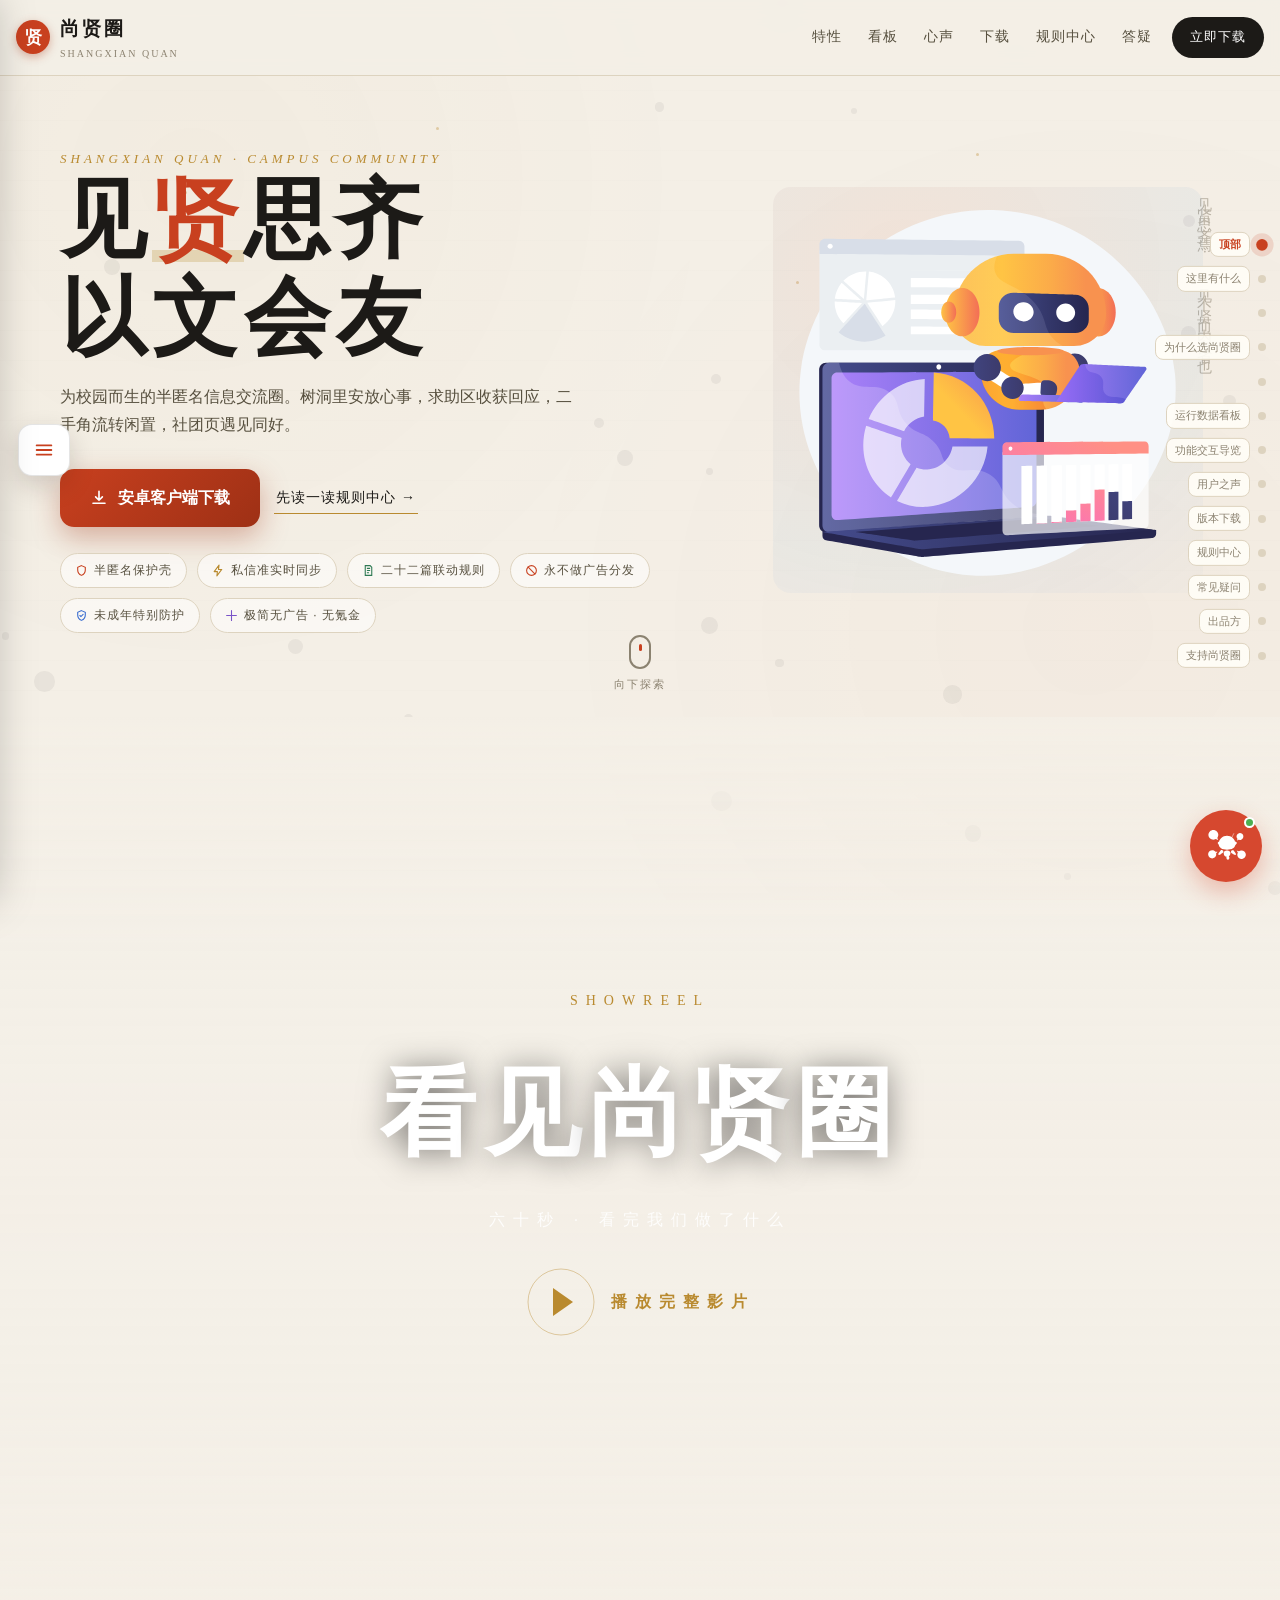
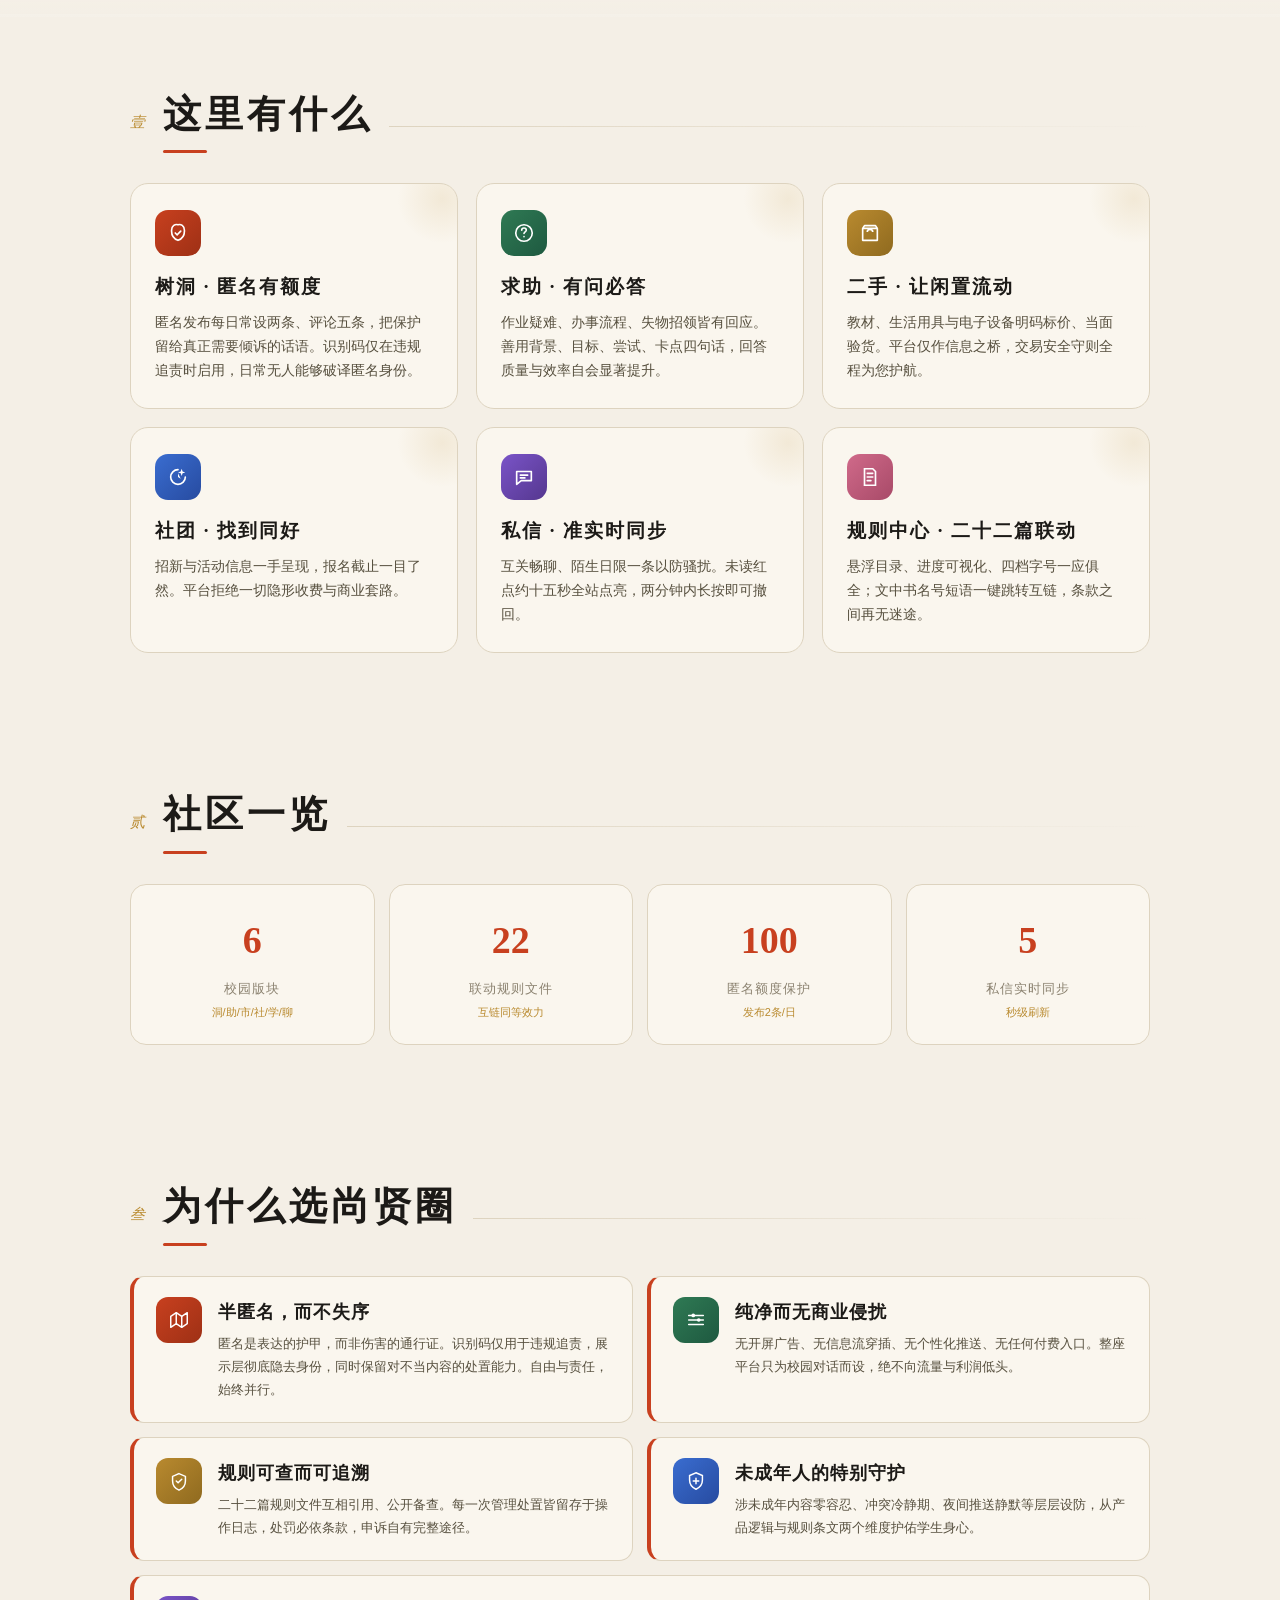
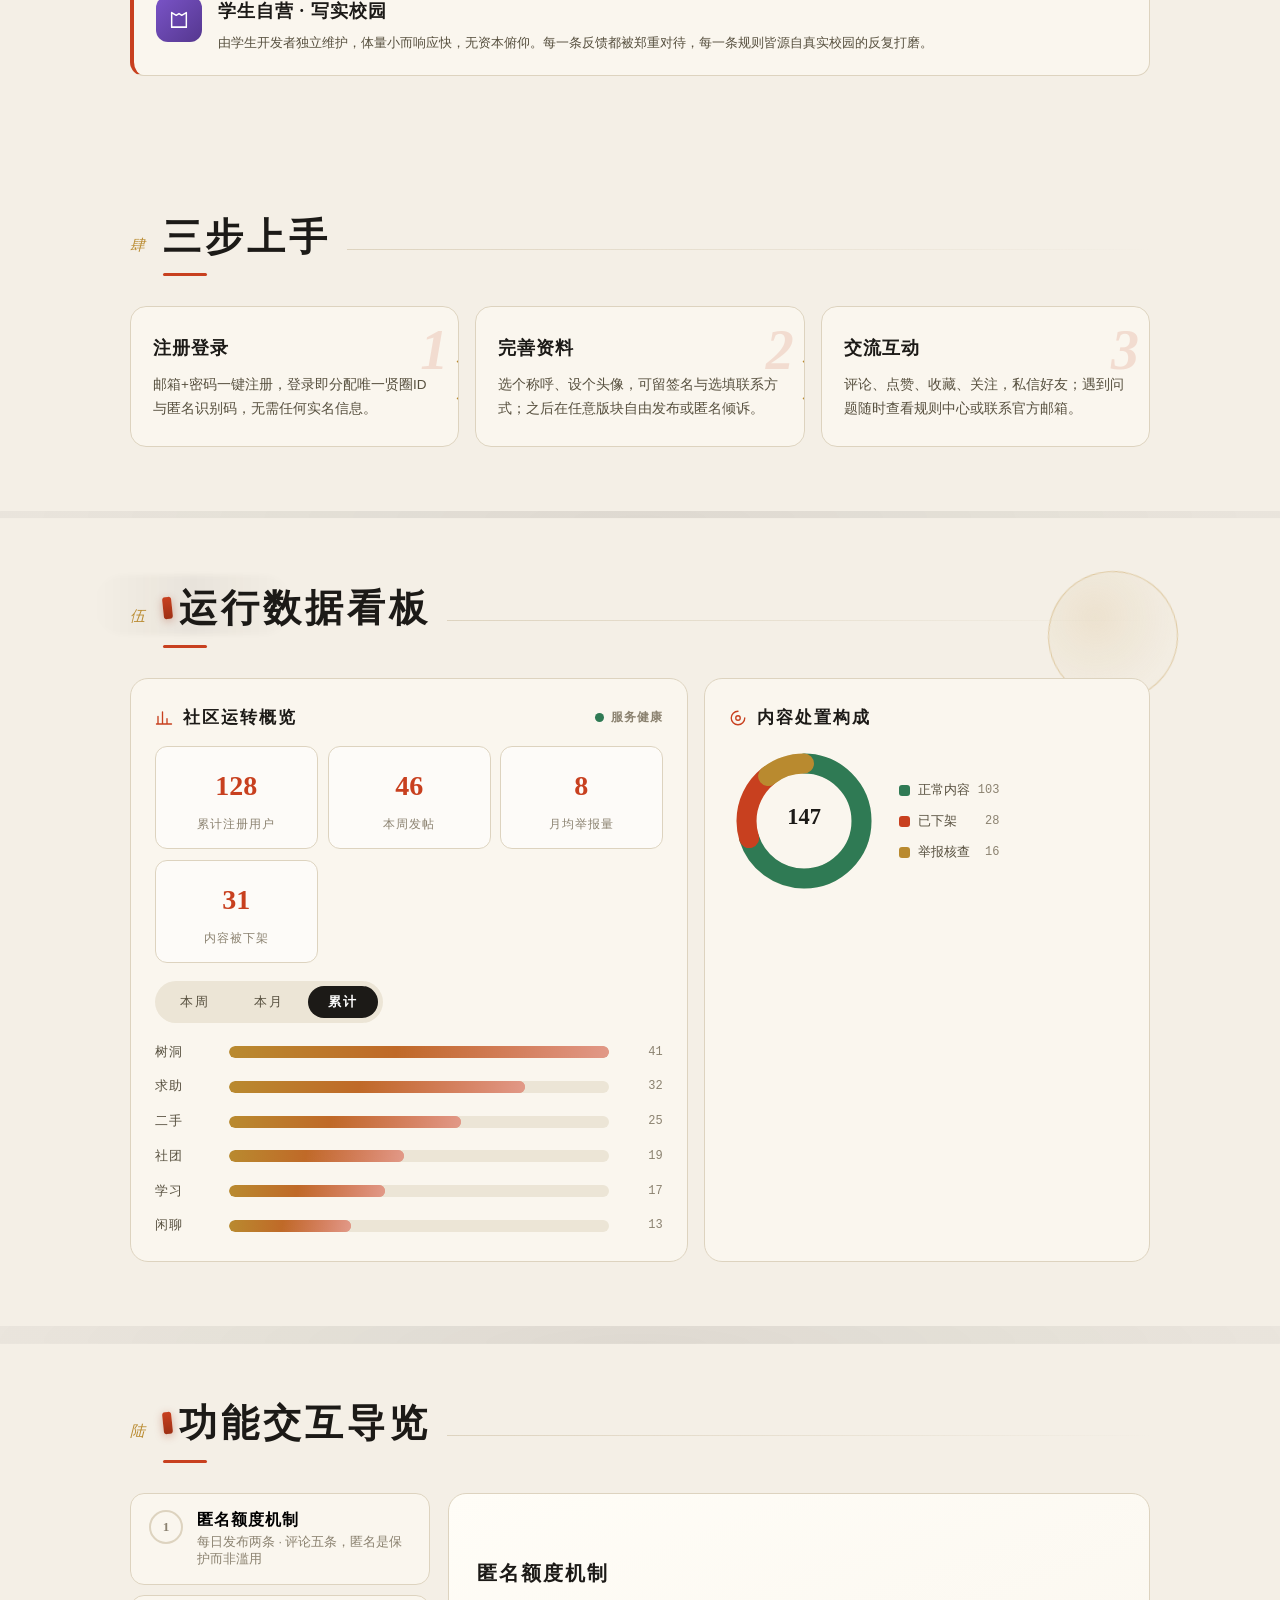
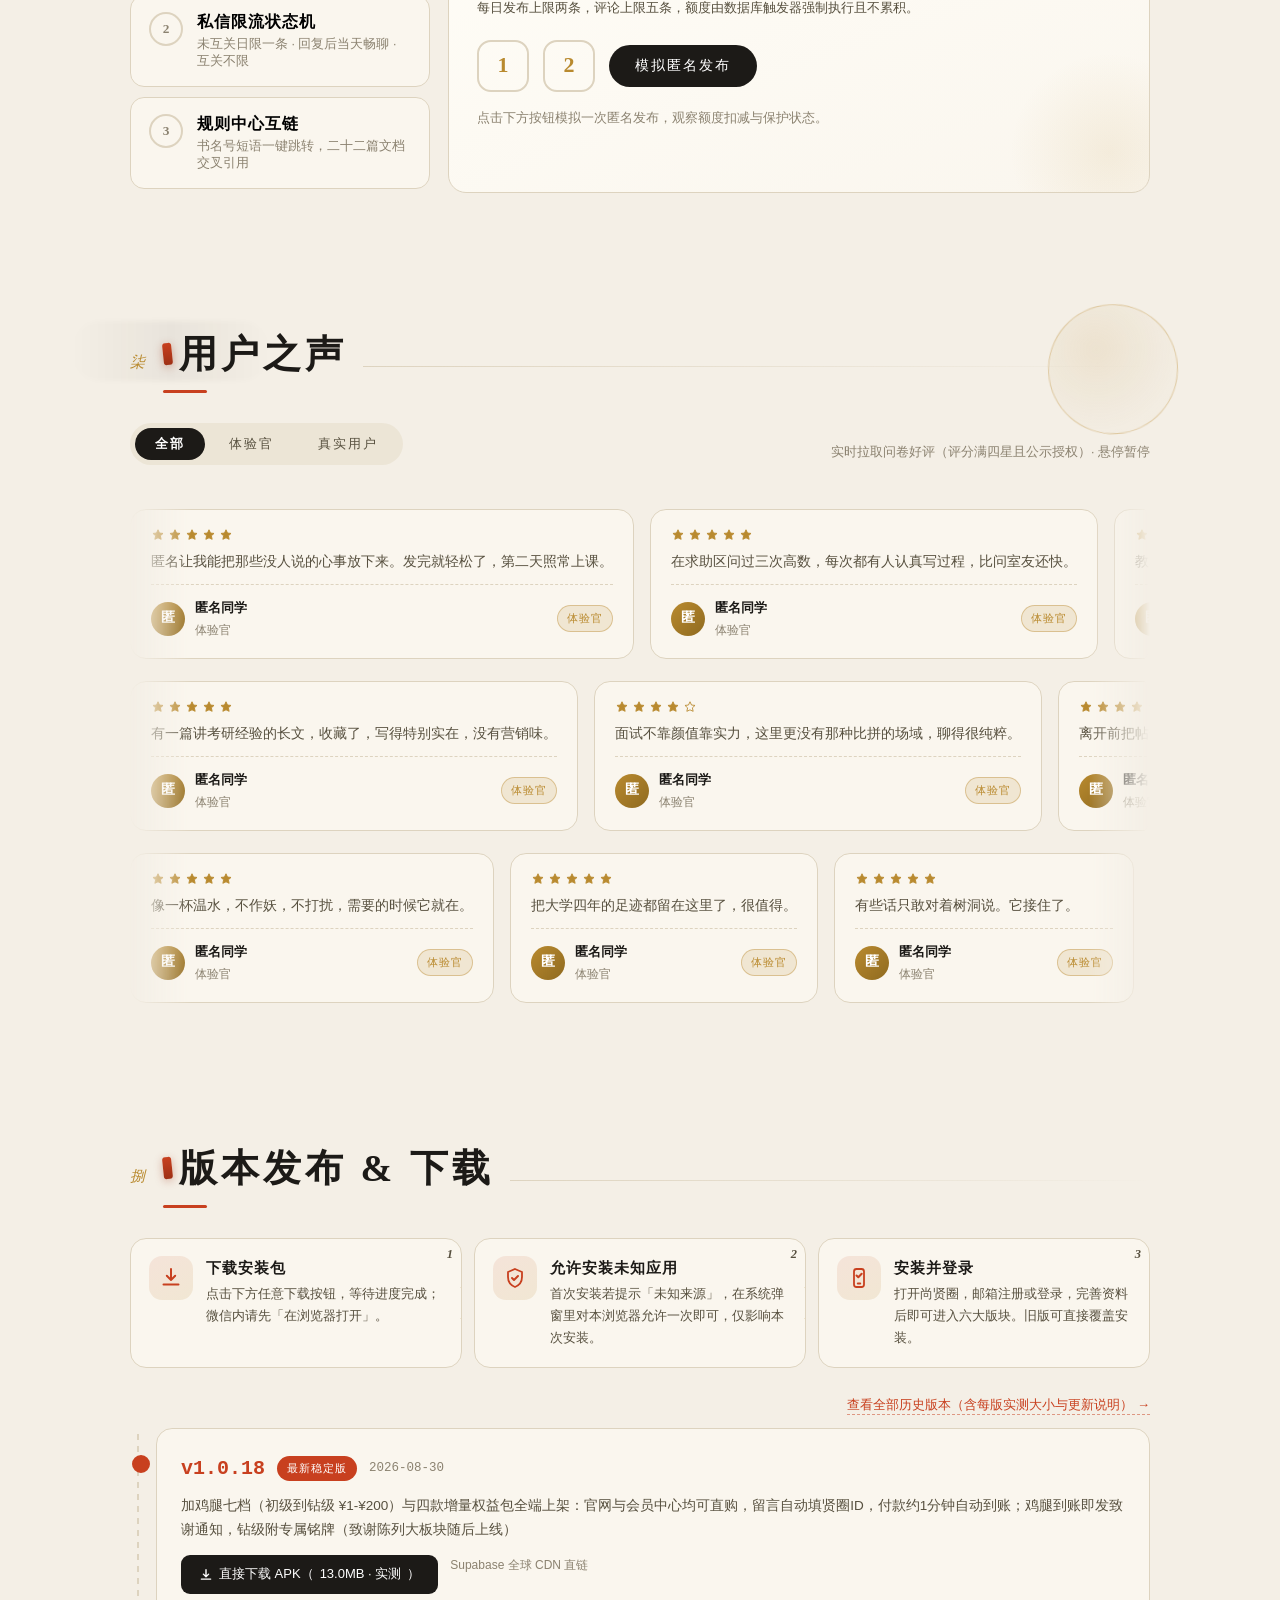
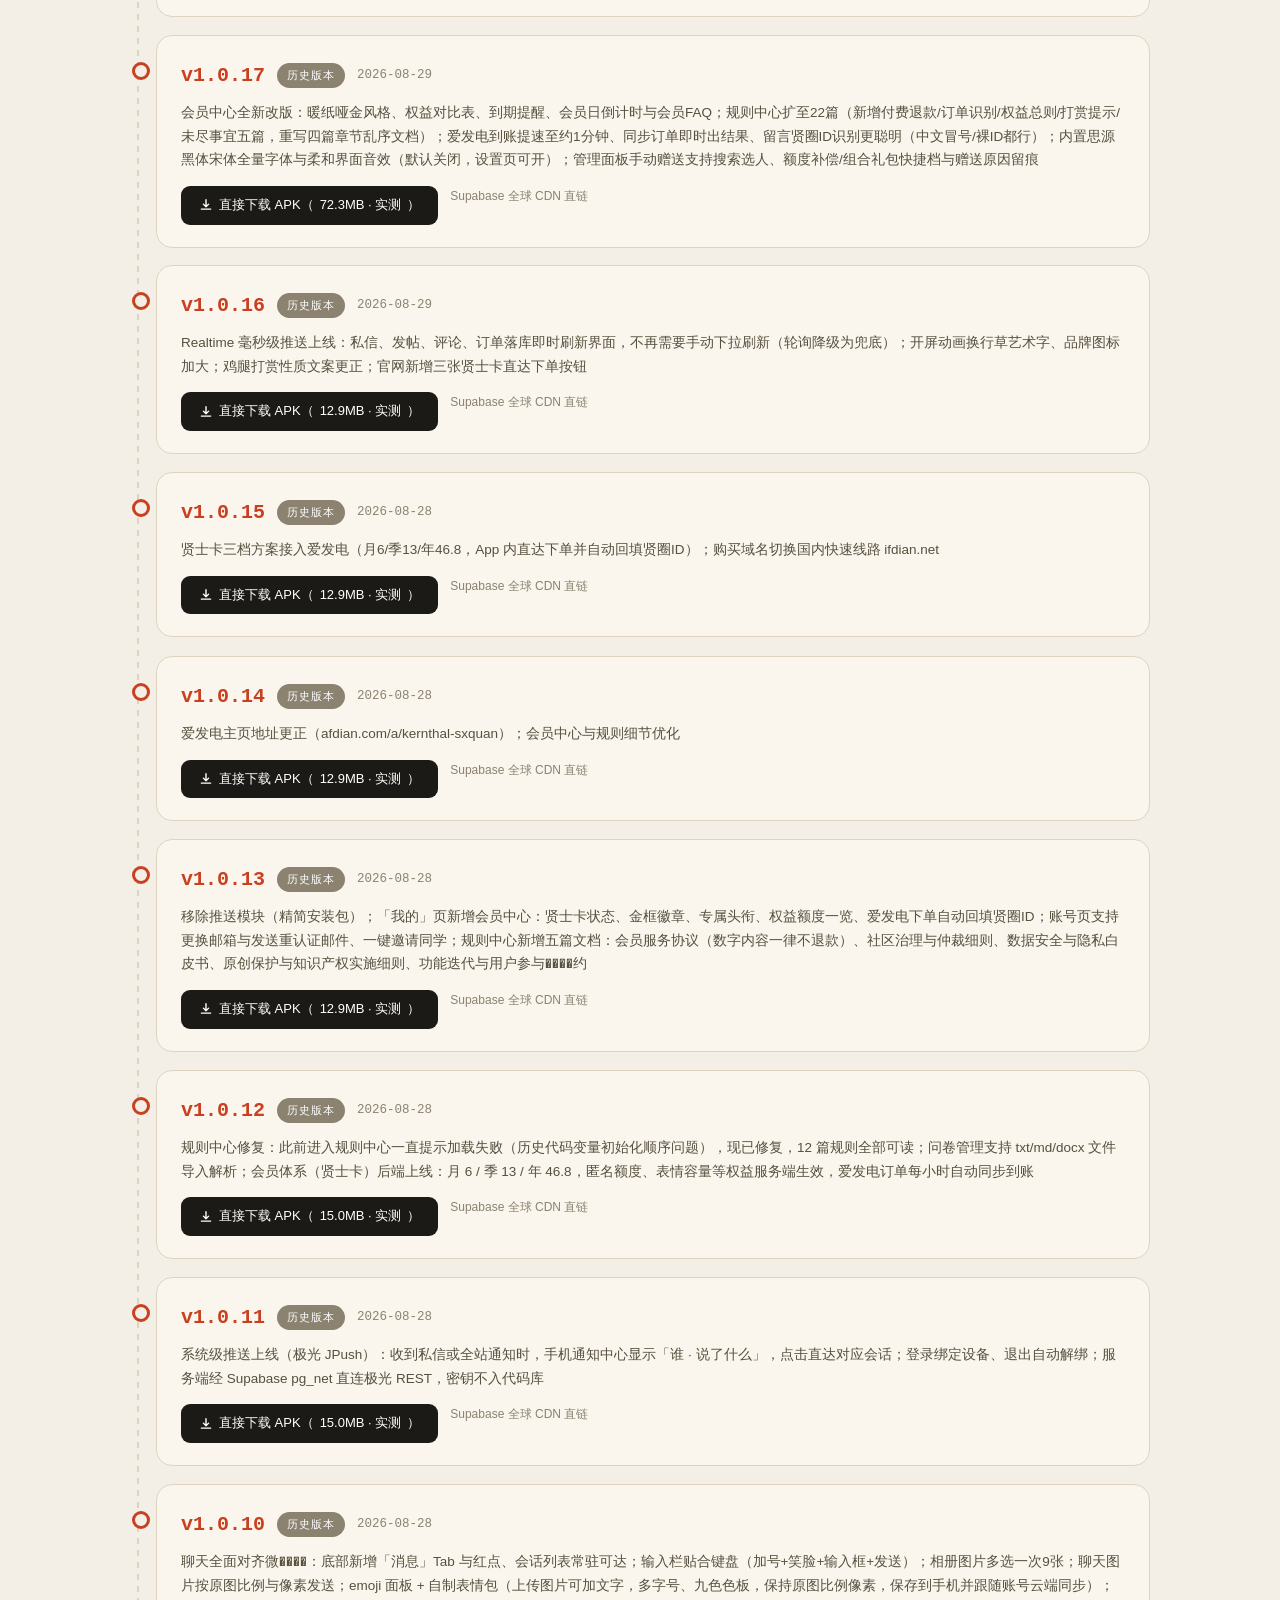
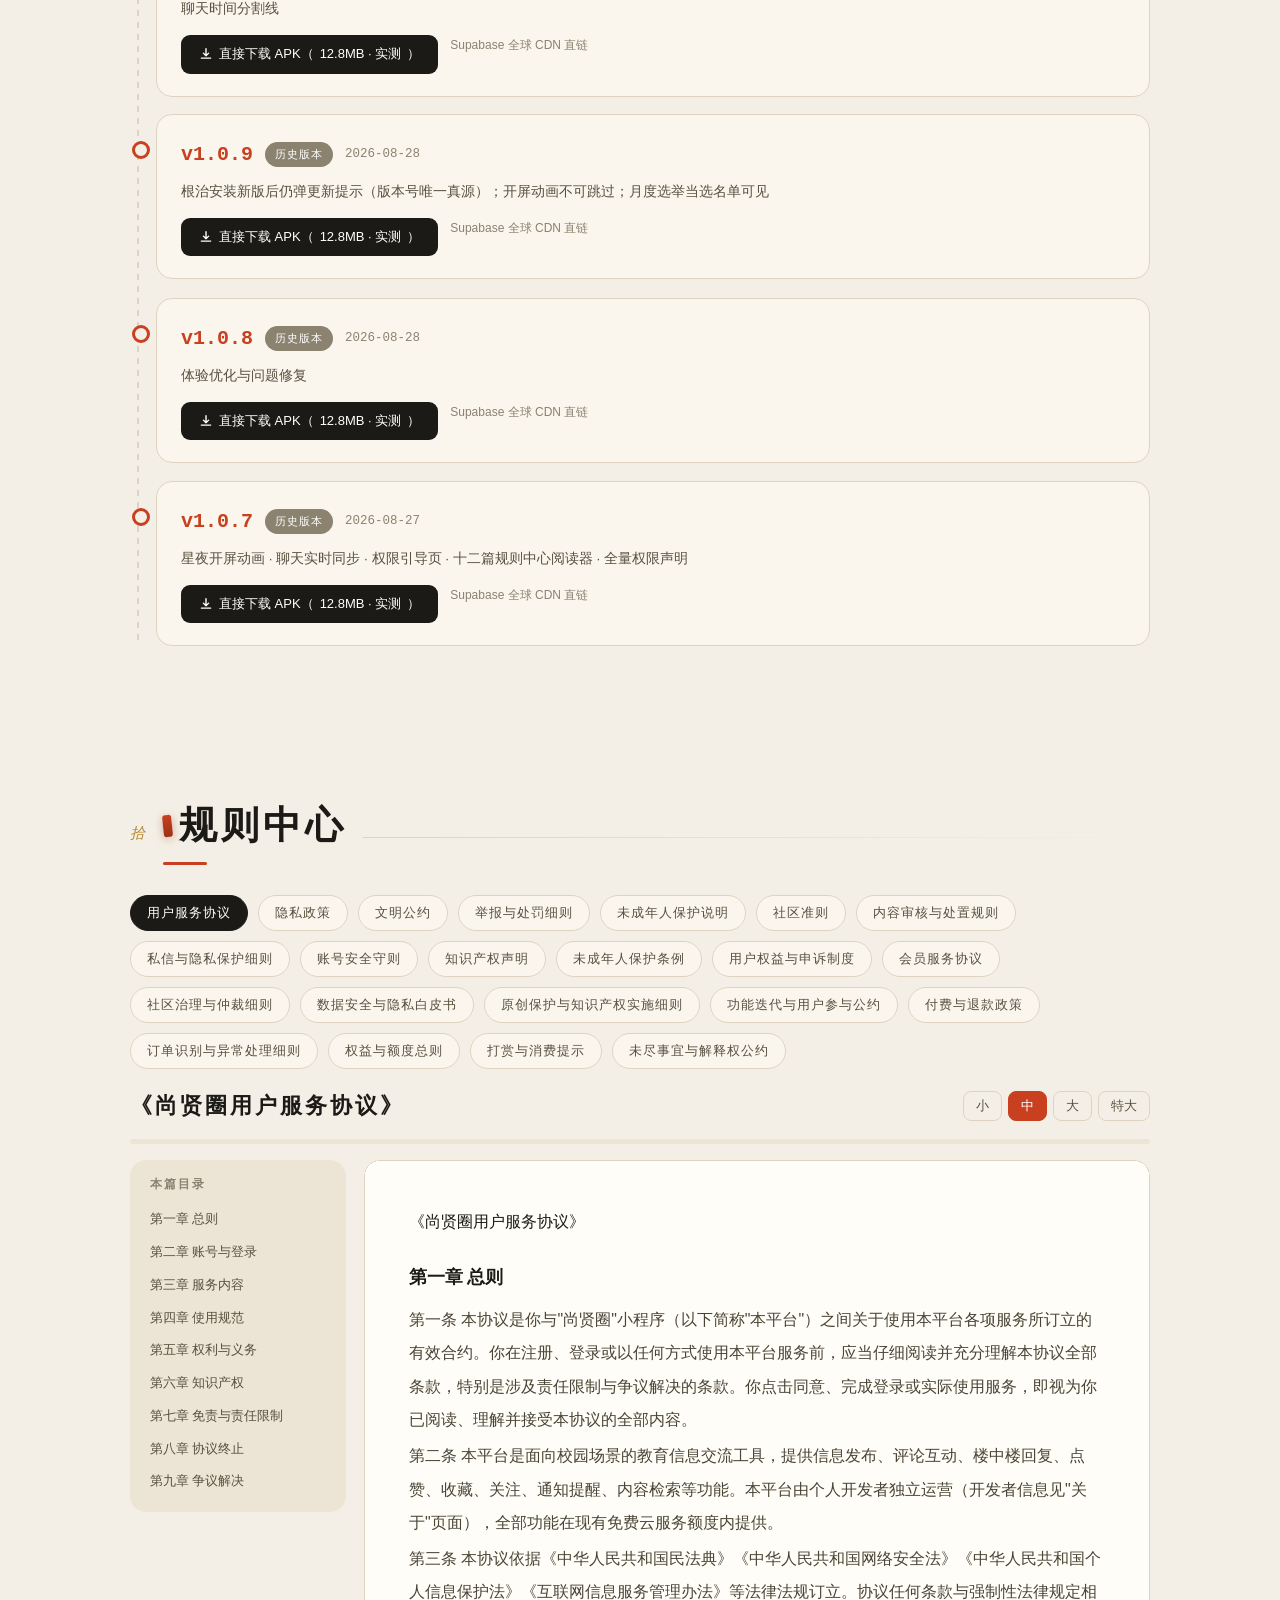
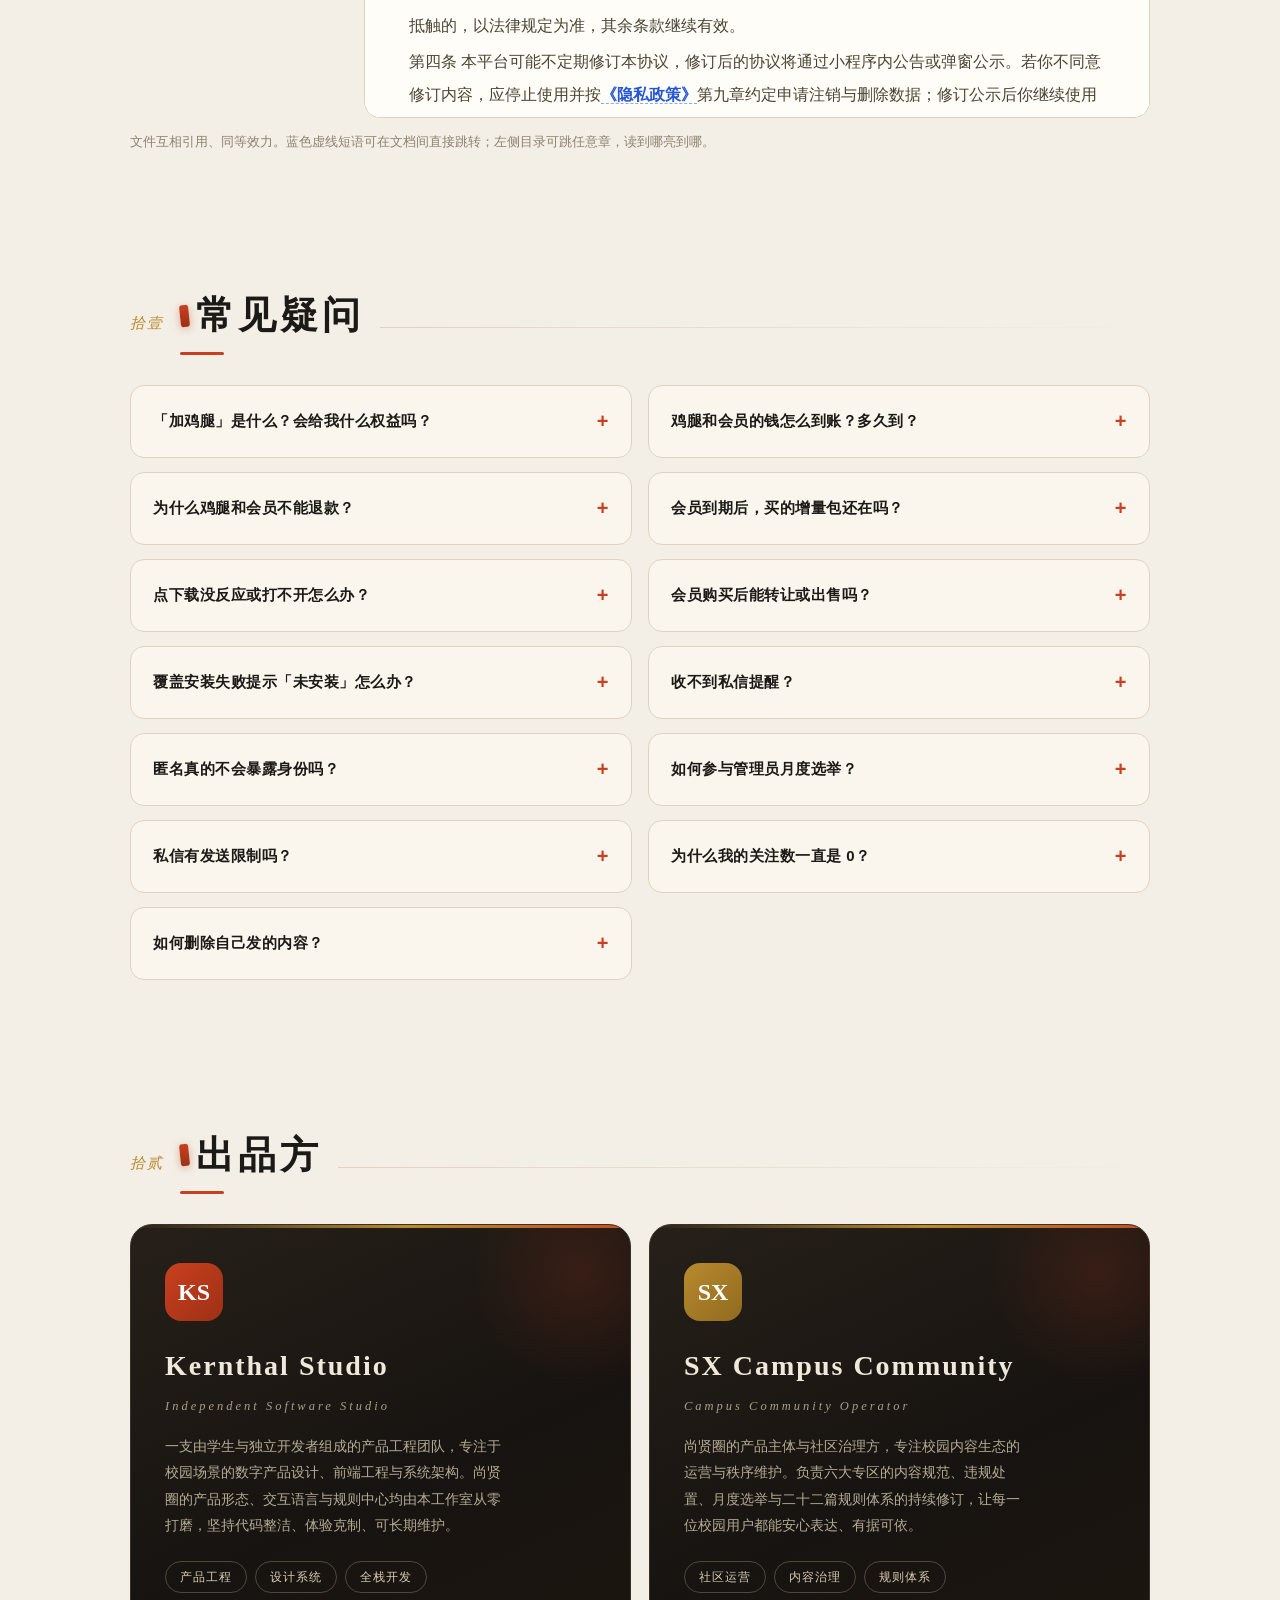
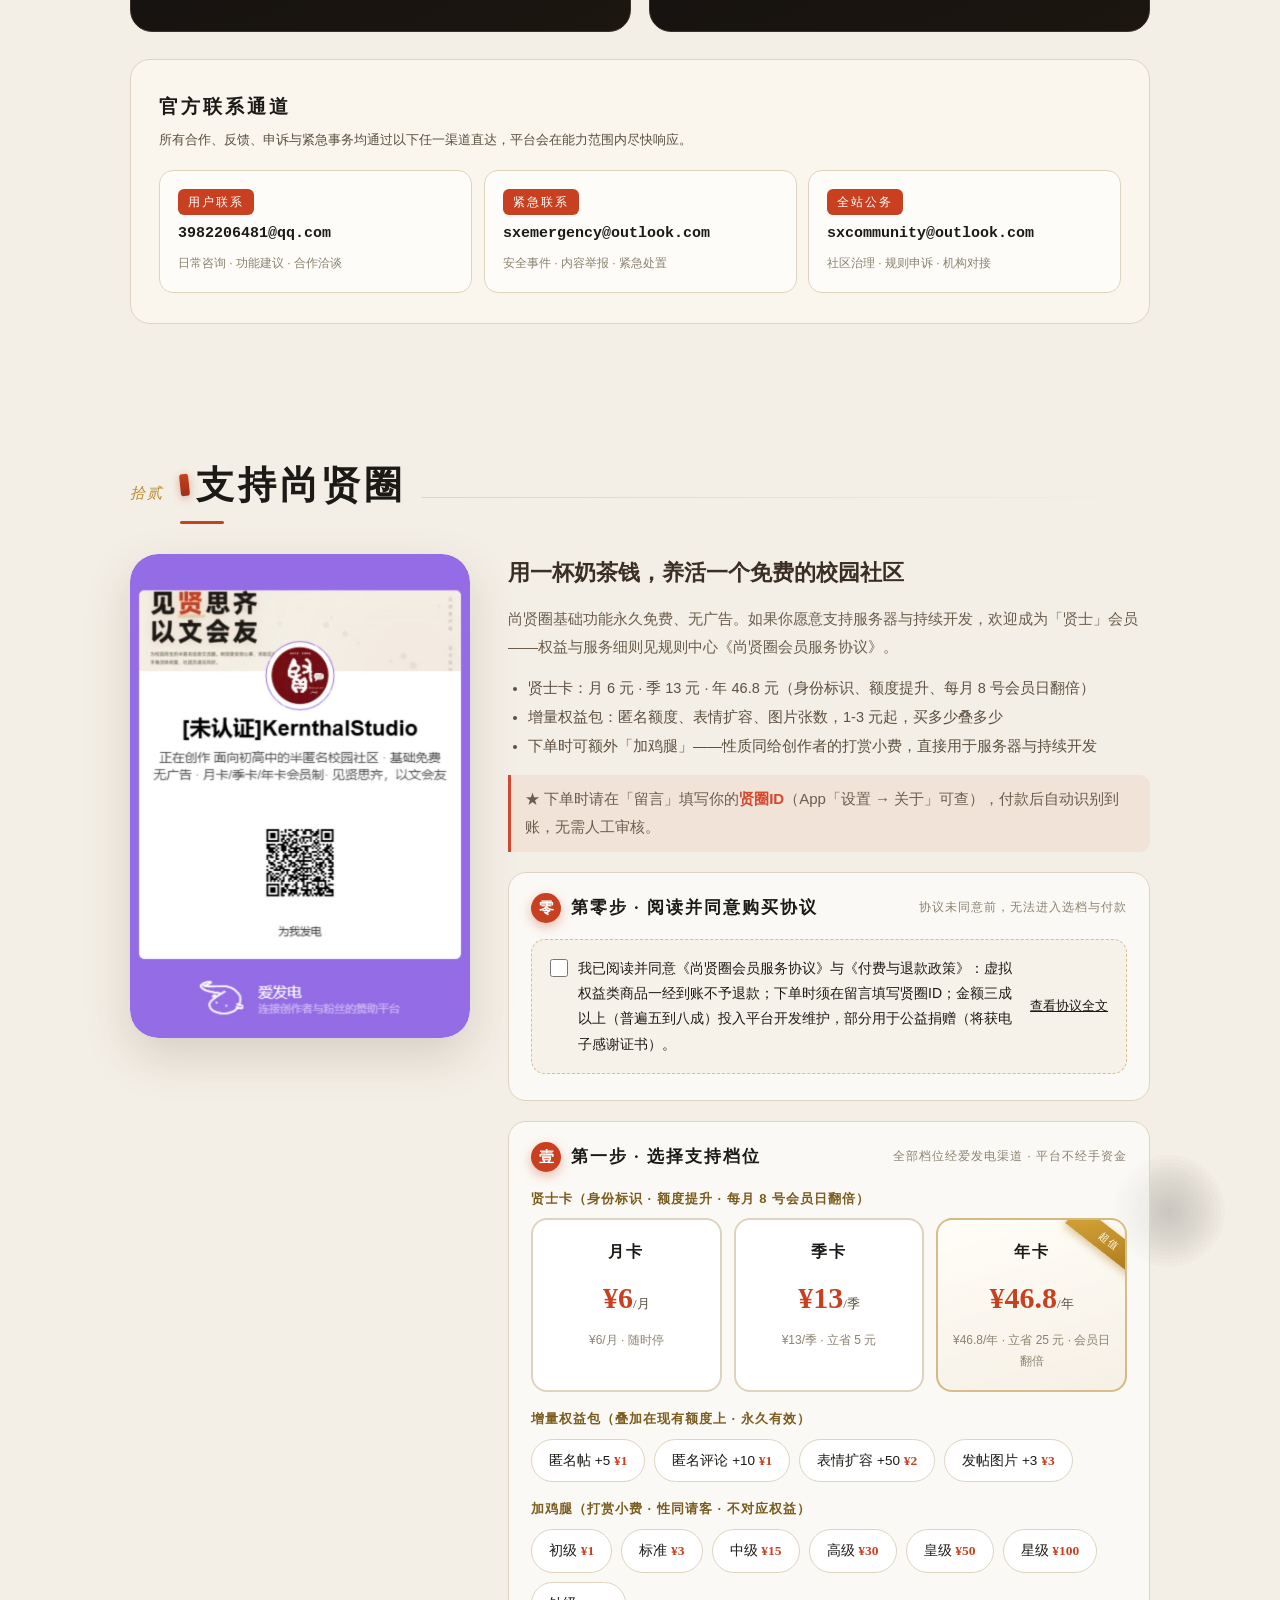
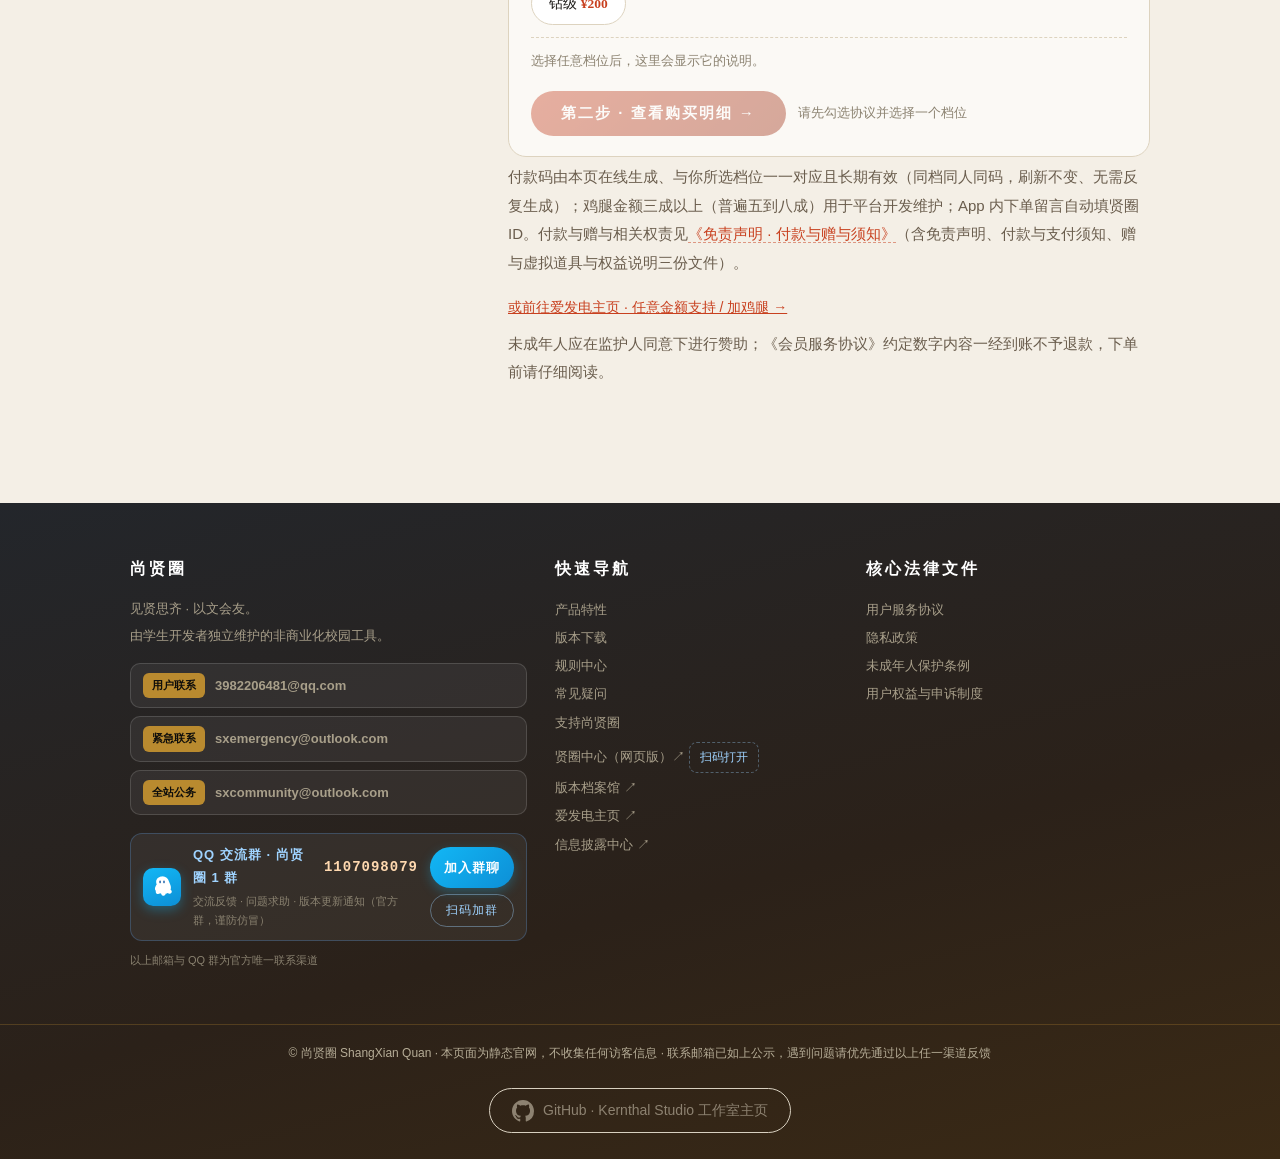
==== commit f874c878: "修复PWA中间被挤窄(解除uni 640px上限)+导航中文菜单+客服浮动分列+链接自动识别+Hero分栏" ====
--- a/index.html
+++ b/index.html
@@ -743,7 +743,7 @@
 .sxq-navwrap.sxq-open .sxq-navdrawer{transform:none}
 .sxq-navdrawer h4{margin:0 0 2px;font-family:var(--serif,Georgia,serif);color:#2c2c2c;font-size:16px}
 .sxq-navdrawer .sxq-hint{font-size:12px;color:#8a8580;margin:0 0 4px;line-height:1.6}
-.sxq-nav-close{margin-top:auto;align-self:flex-start;border:1px solid rgba(0,0,0,.12);background:#faf9f7;border-radius:10px;padding:7px 14px;cursor:pointer;color:#4a4a4a;position:sticky;bottom:0}
+.sxq-nav-close{margin-top:14px;align-self:stretch;text-align:center;border:1px solid rgba(0,0,0,.12);background:#faf9f7;border-radius:10px;padding:10px 14px;cursor:pointer;color:#4a4a4a;font-size:13.5px;position:sticky;bottom:0}
 @media(max-width:768px){.sxq-navbtn{left:12px;width:46px;height:46px}}
 </style>
 </head>
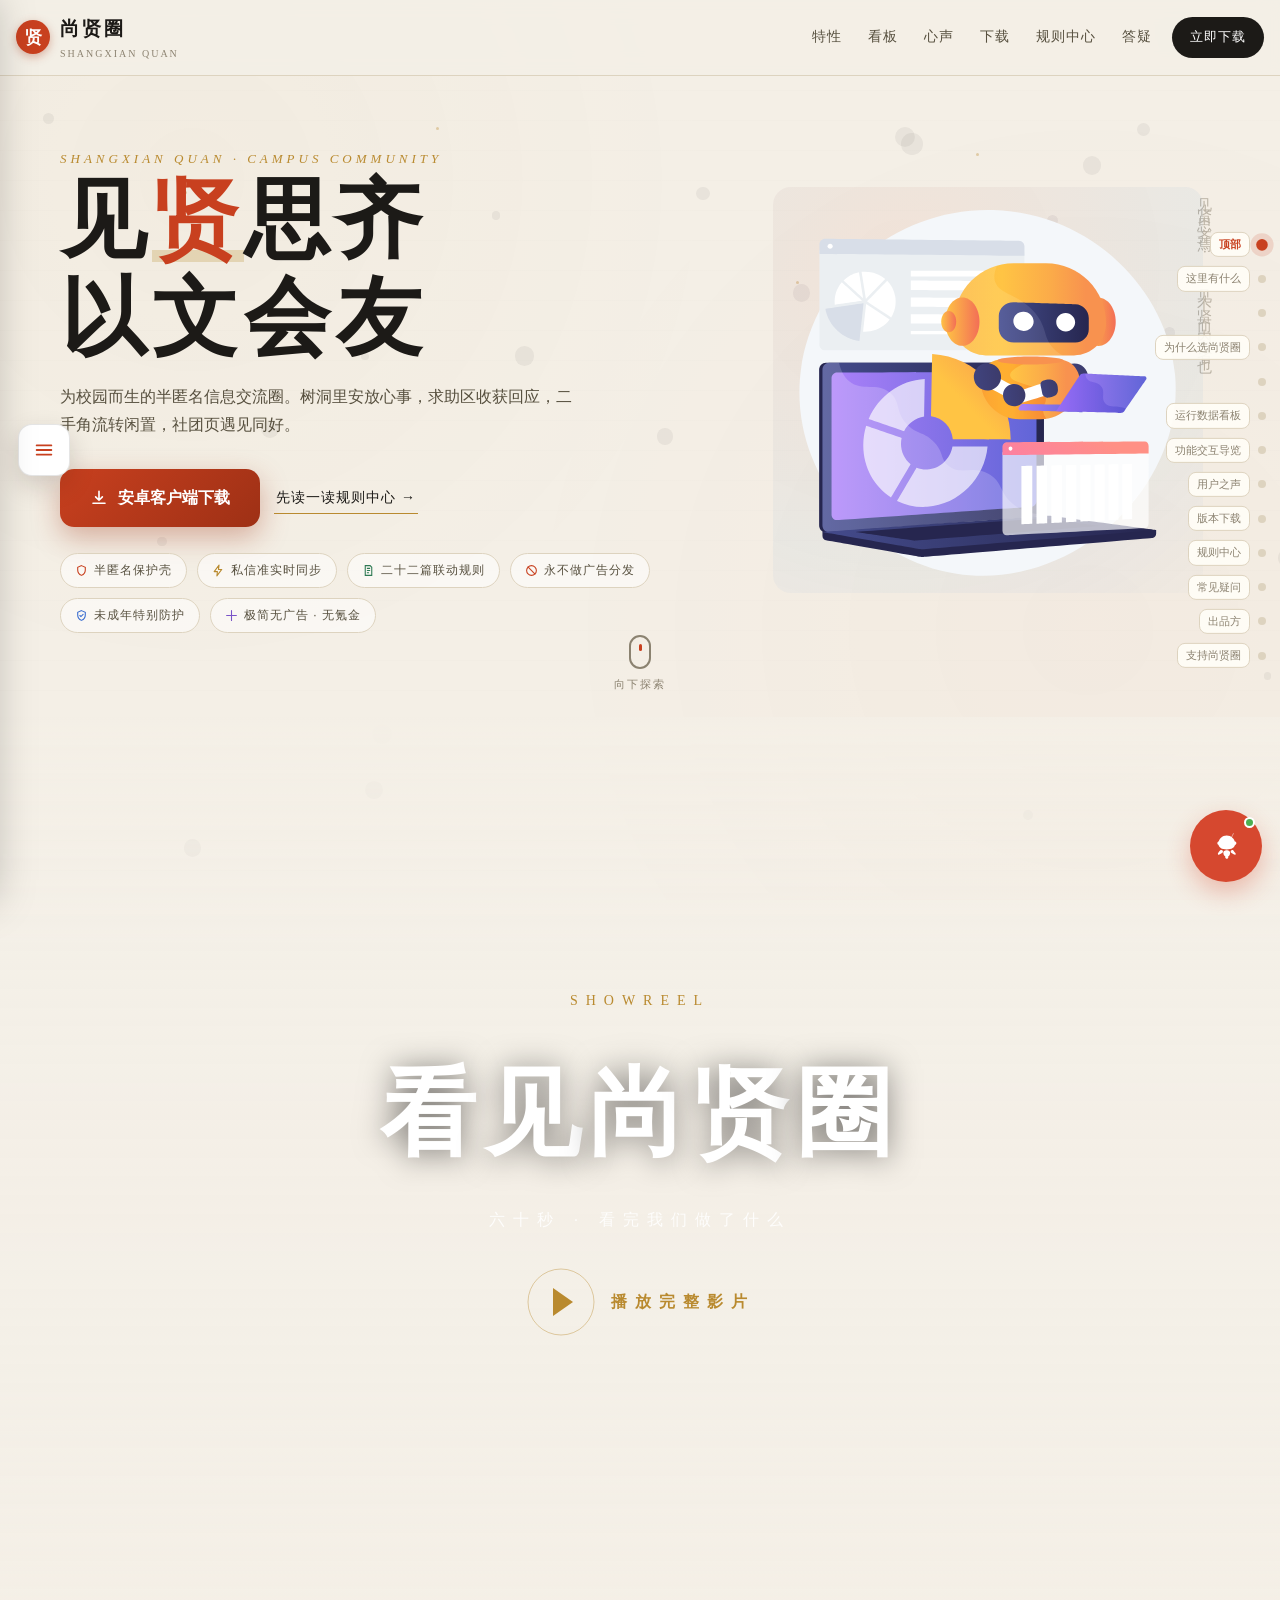
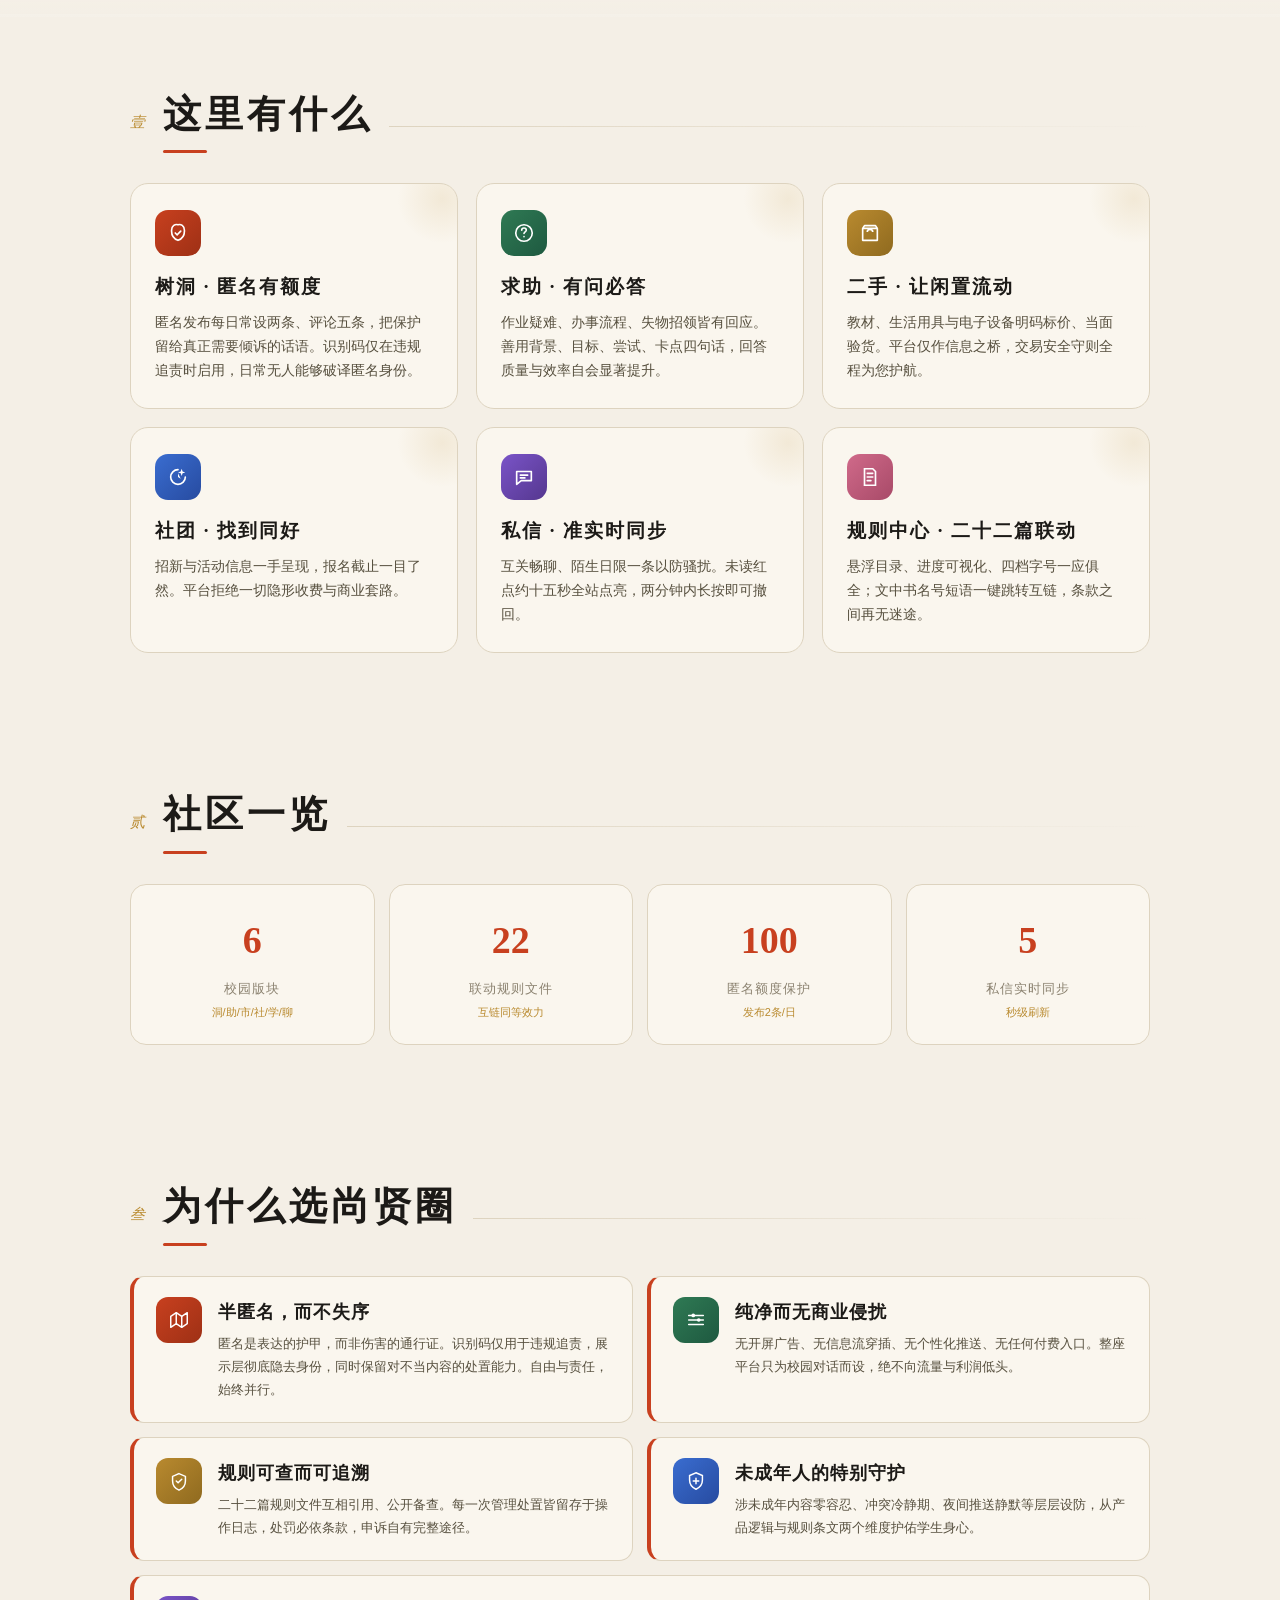
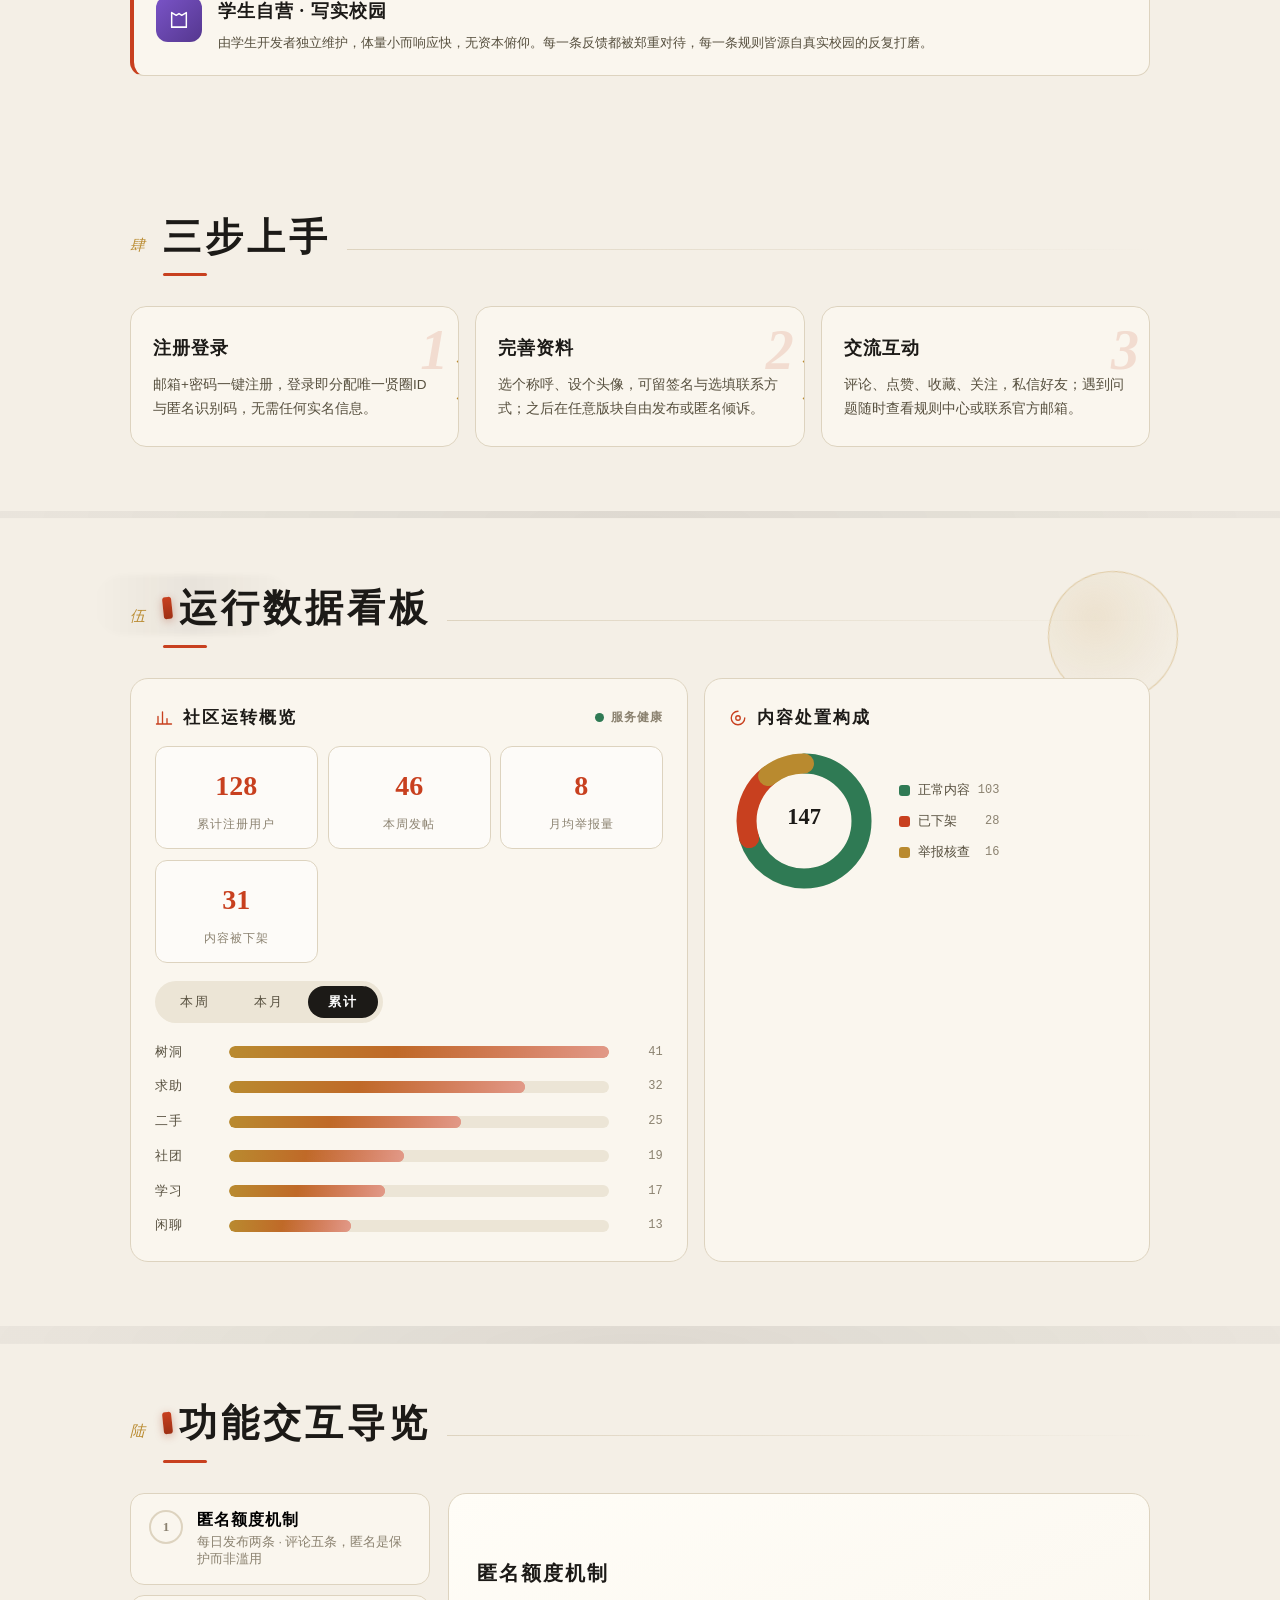
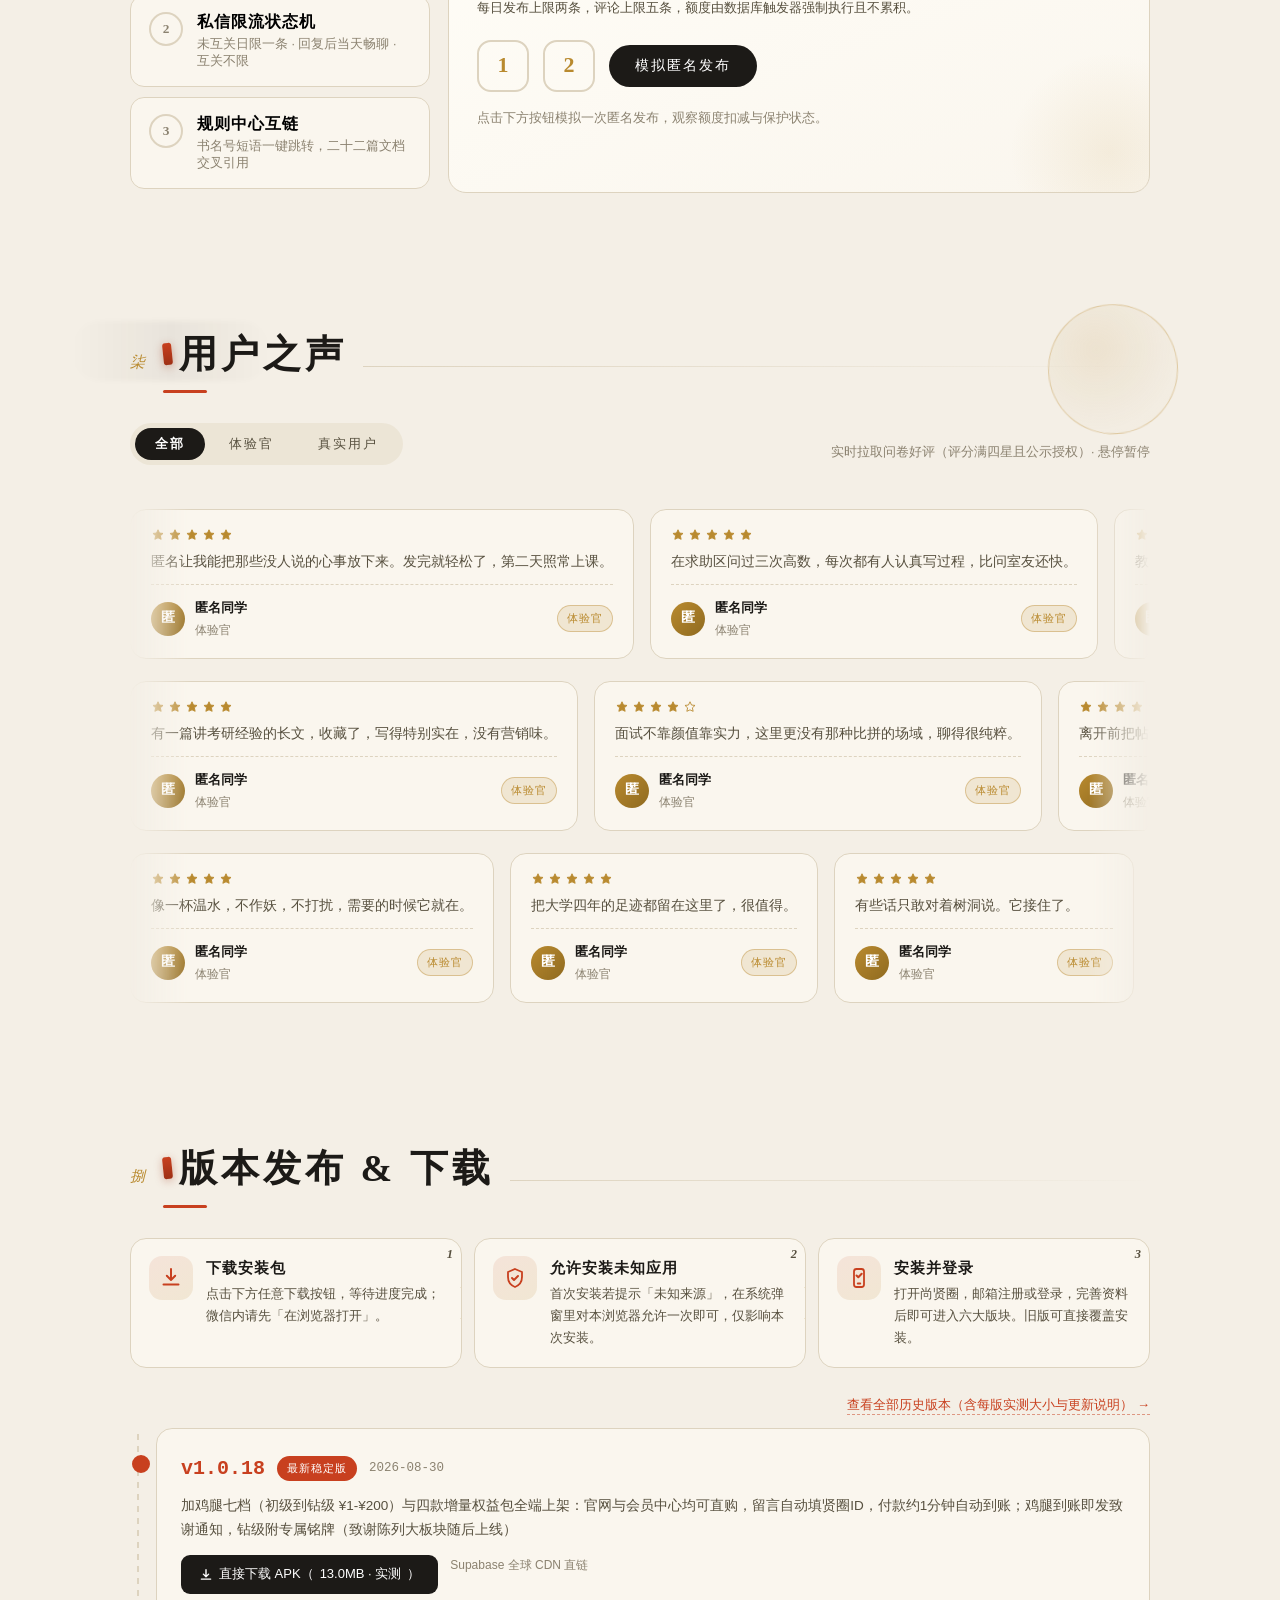
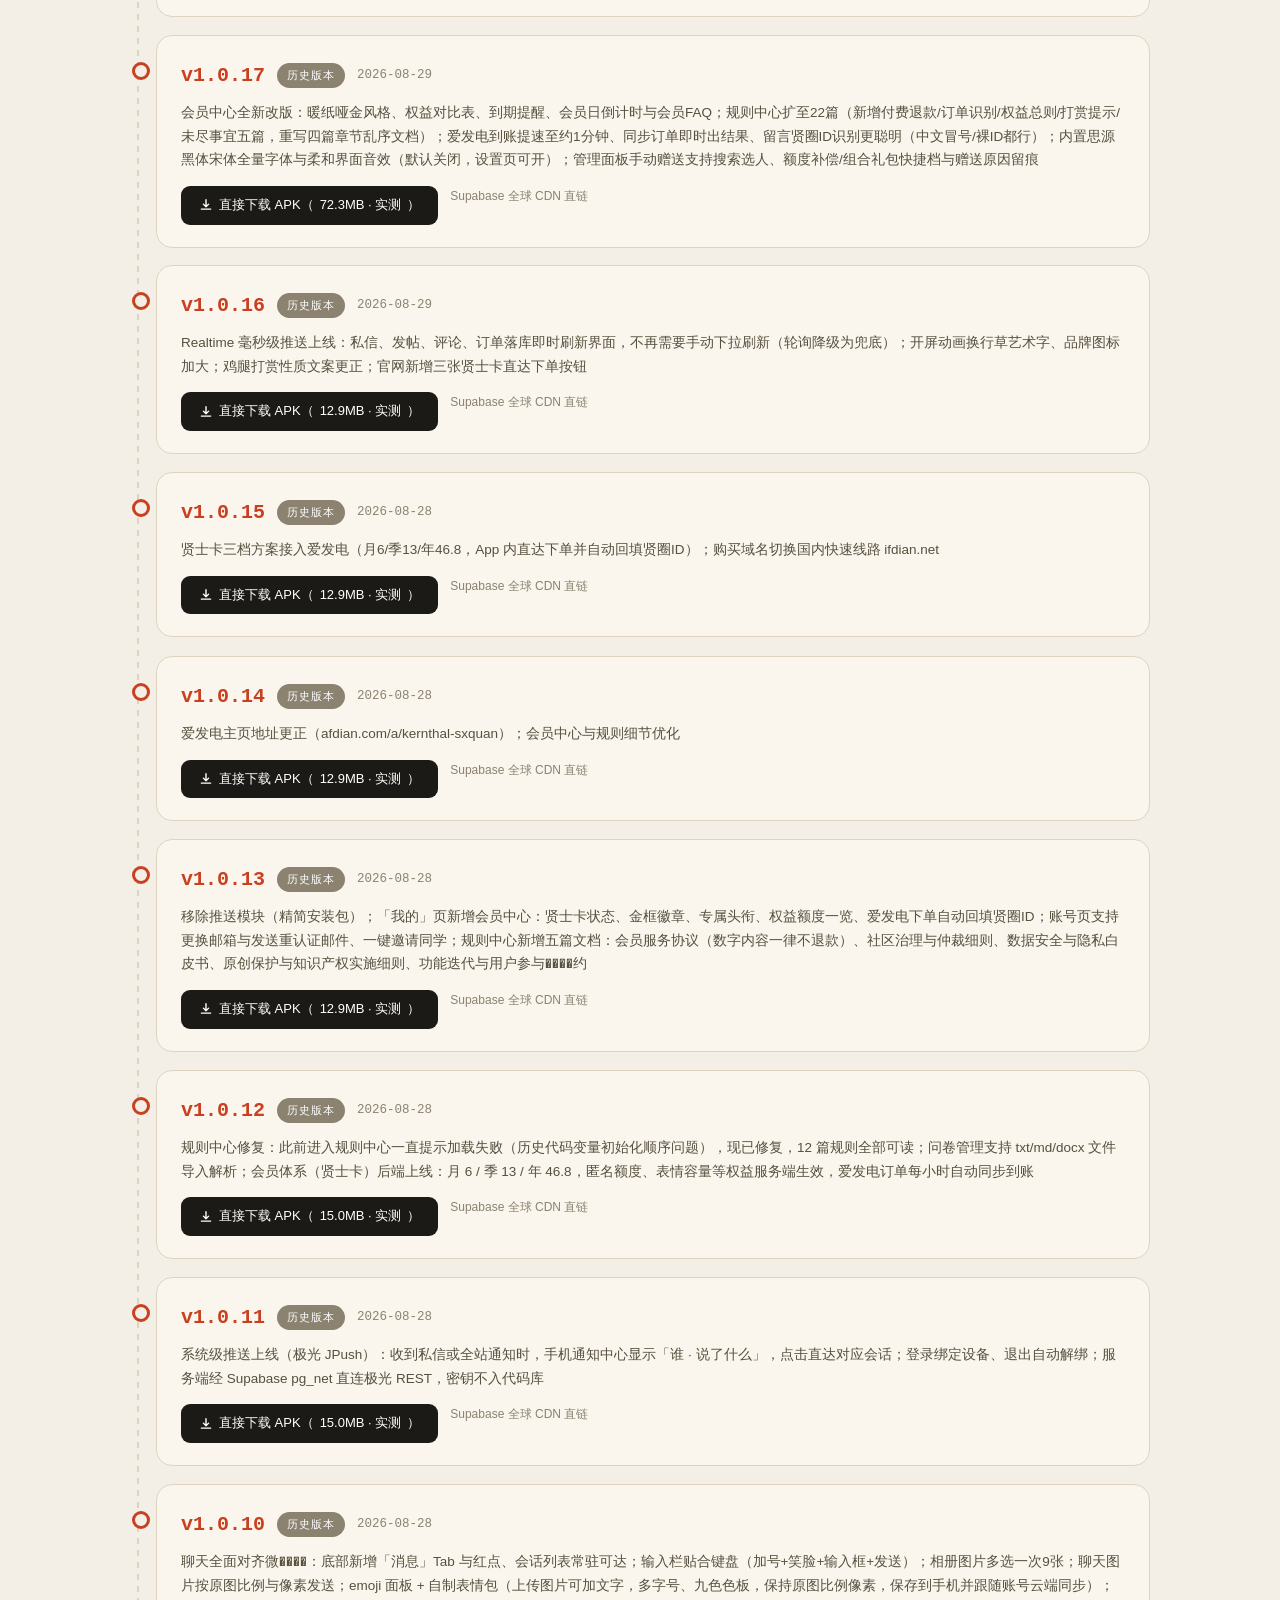
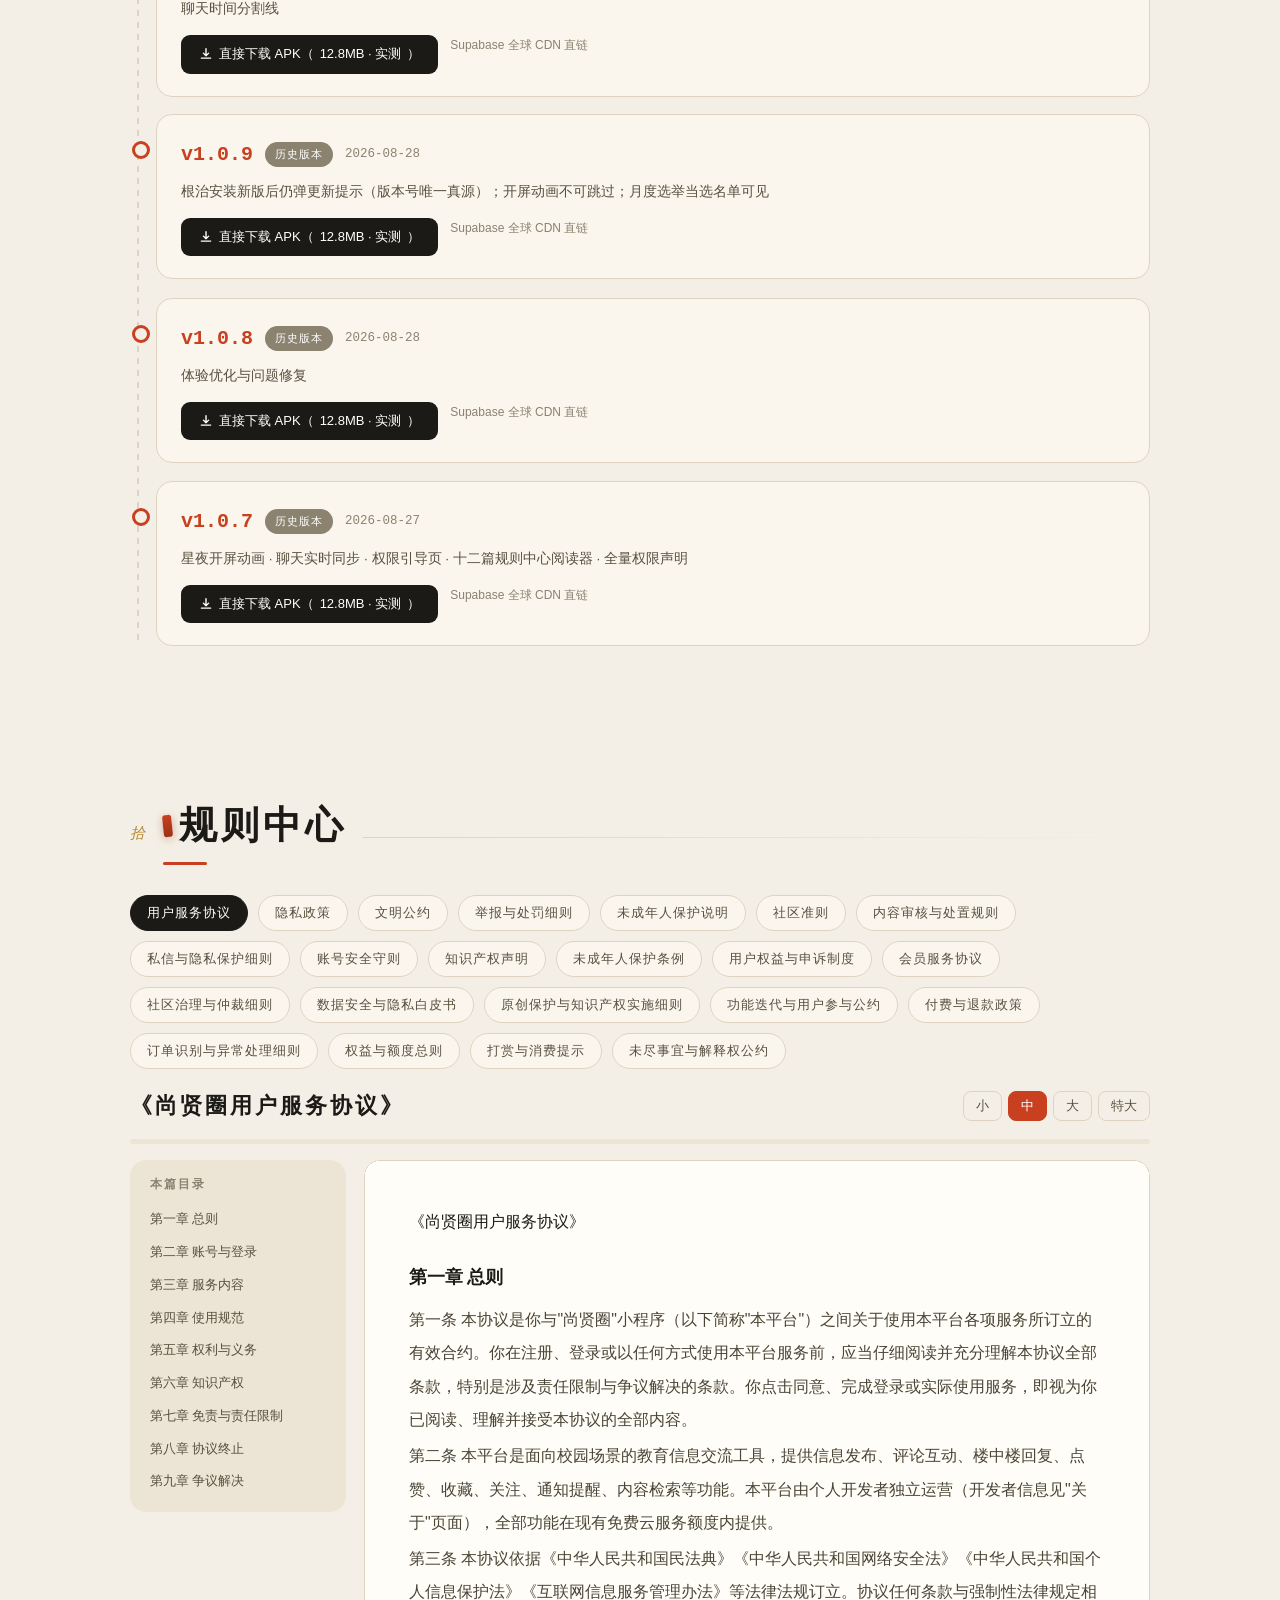
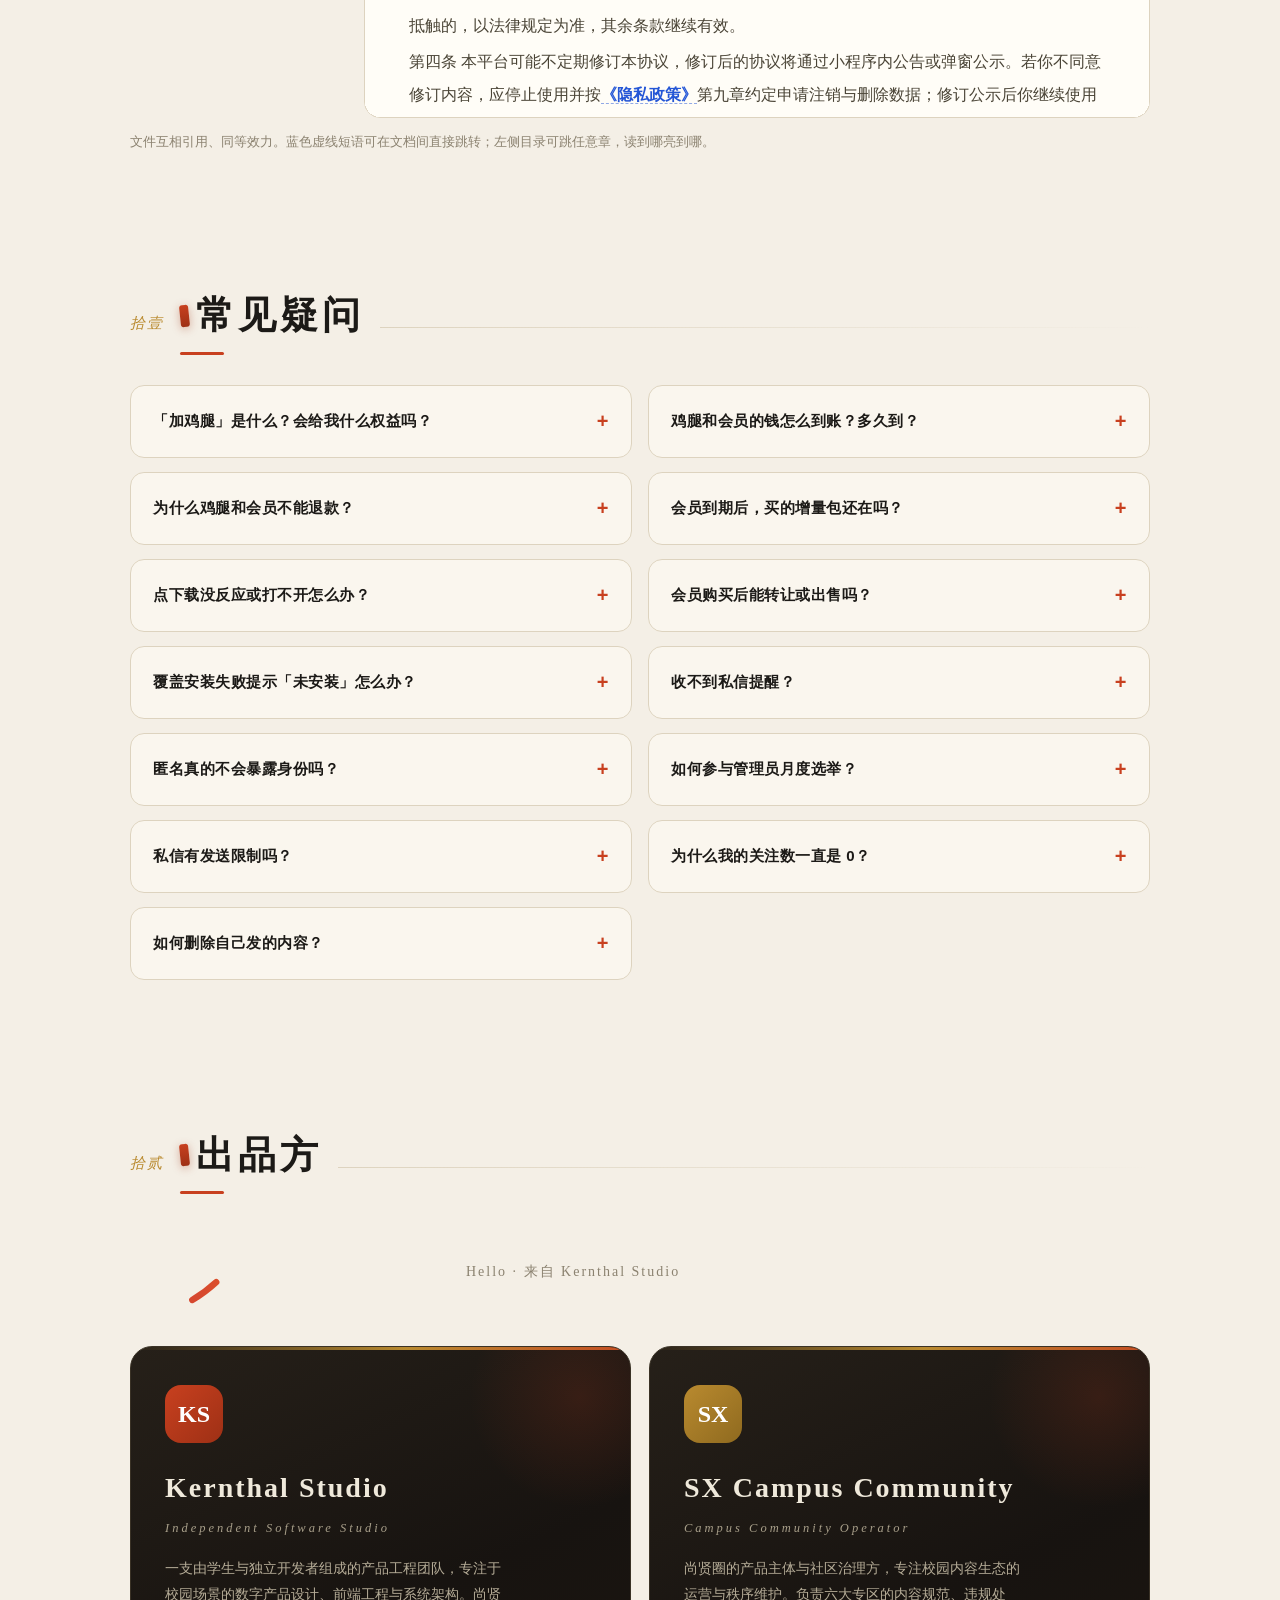
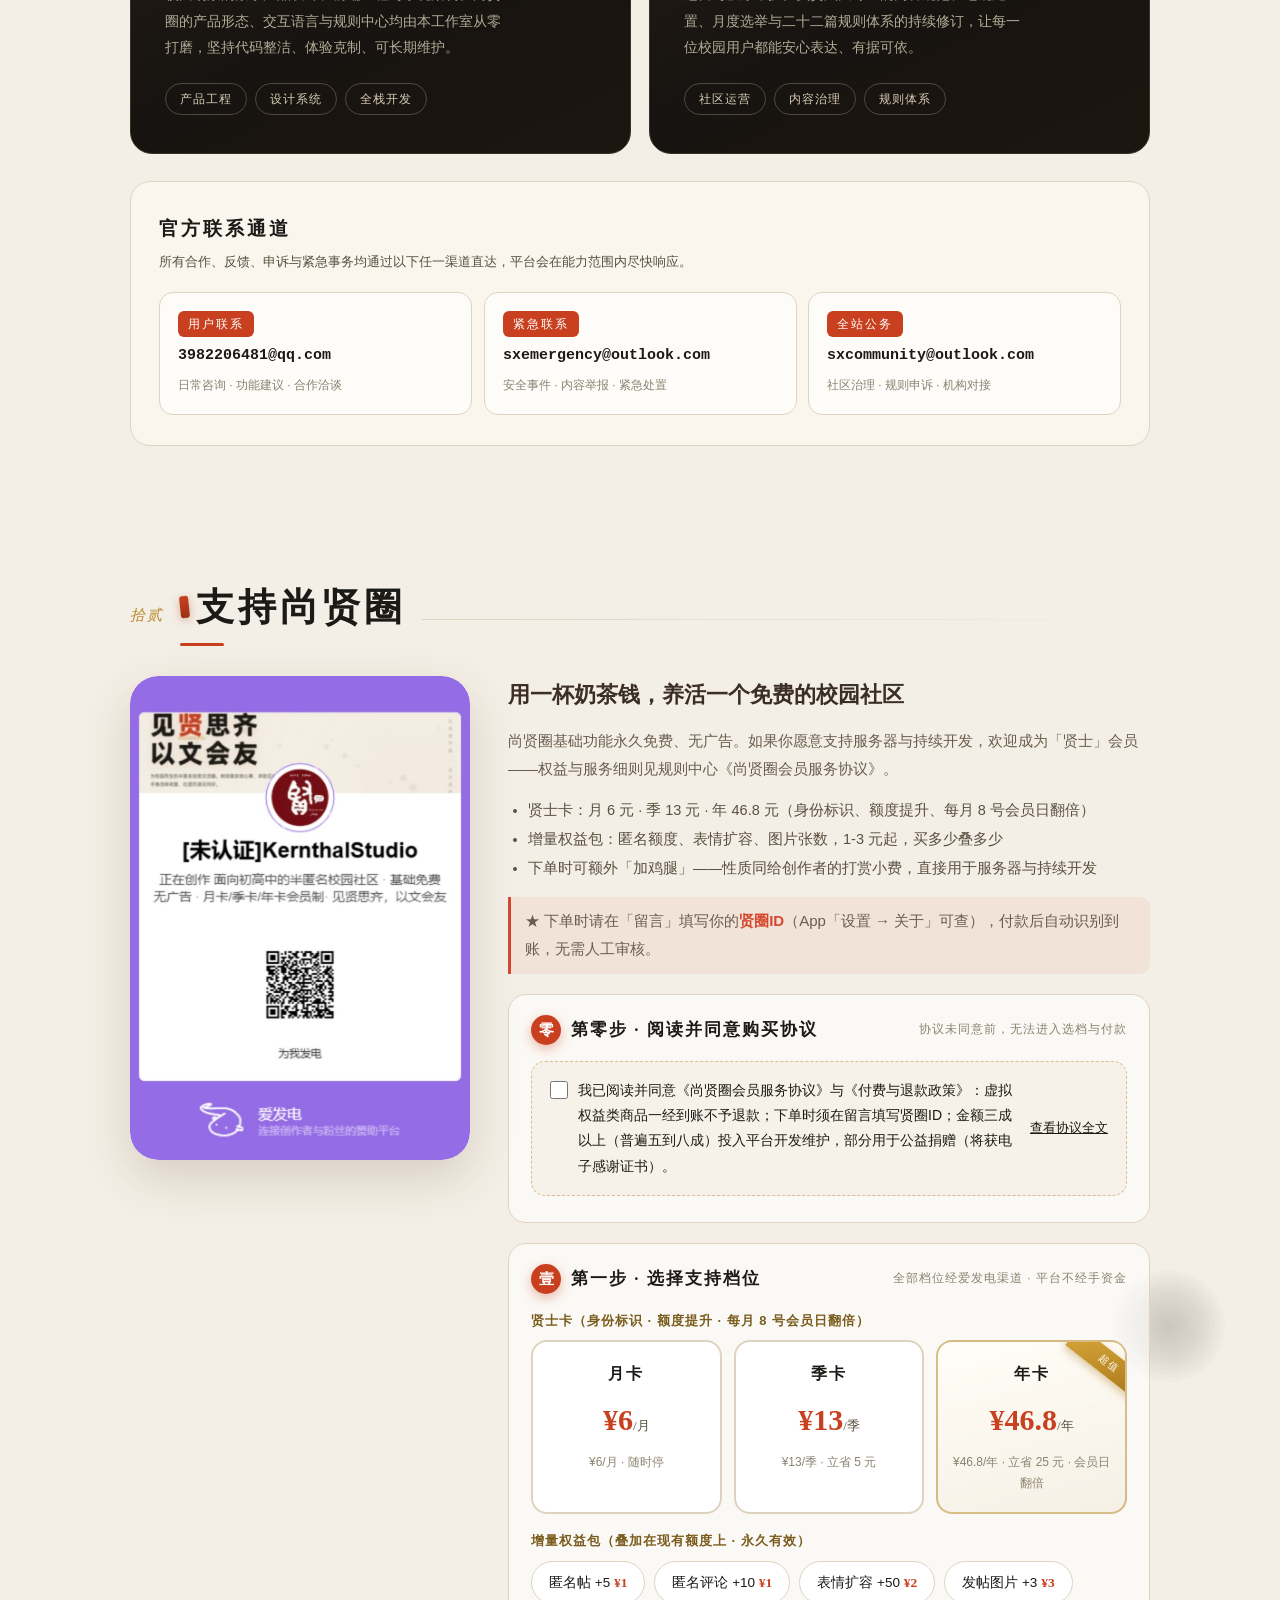
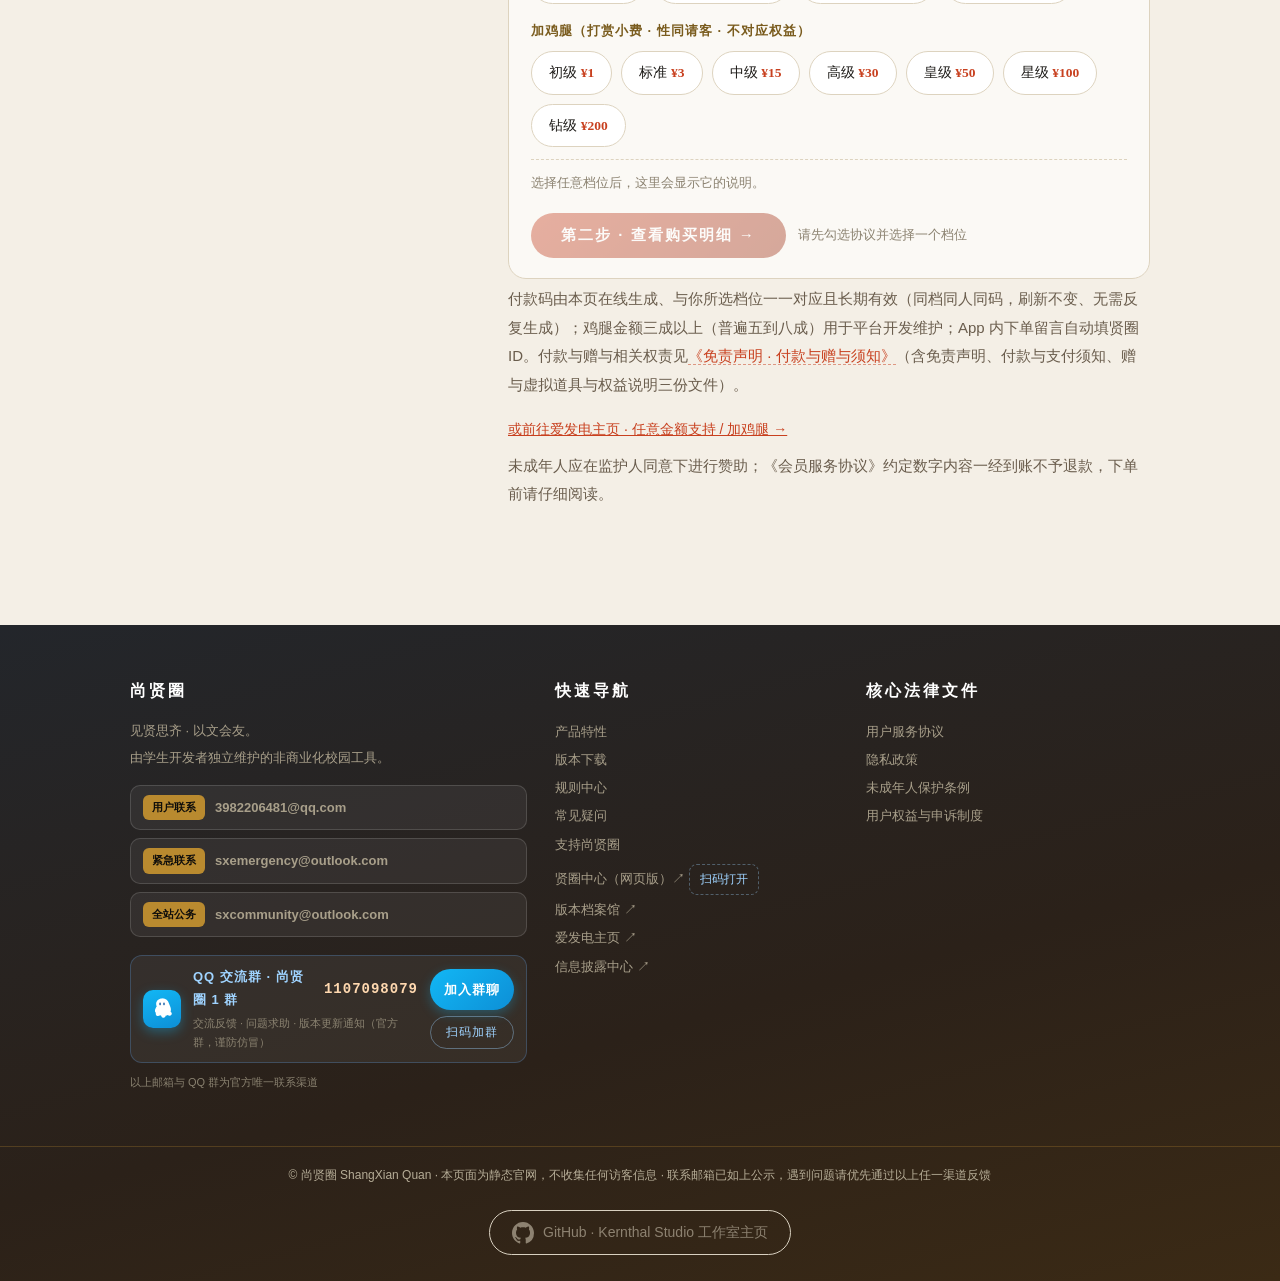
==== commit 19c1dd1e: "修复SW缓存导致的旧样式滞留(改网络优先+资源版本号)+加载动画全屏自适应+接入hello手写签名(品牌渐变)" ====
--- a/index.html
+++ b/index.html
@@ -1,4 +1,4 @@
-<!DOCTYPE html>
+﻿<!DOCTYPE html>
 <html lang="zh-CN">
 <head>
 <meta charset="UTF-8">
@@ -716,12 +716,16 @@
 <link rel="stylesheet" href="./assets/sxq/sxq-nav.css">
 <link rel="stylesheet" href="./assets/sxq/sxq-ai-chat.css">
 <style>
-/* 首屏加载动画（AI loading） */
-.sxq-load{position:fixed;inset:0;z-index:10000;display:flex;flex-direction:column;align-items:center;justify-content:center;gap:12px;background:var(--paper,#f4efe6);transition:opacity .45s ease,visibility .45s ease}
+/* 首屏加载动画（全屏自适应：AI loading 铺满 + hello 手写签名） */
+.sxq-load{position:fixed;inset:0;z-index:10000;display:flex;flex-direction:column;align-items:center;justify-content:center;gap:clamp(8px,2vh,26px);background:var(--paper,#f4efe6);transition:opacity .5s ease,visibility .5s ease;padding:4vh 4vw;box-sizing:border-box}
 .sxq-load.sxq-load-hide{opacity:0;visibility:hidden}
-.sxq-load .sxq-lottie{width:240px;height:240px}
-@media(max-width:768px){.sxq-load .sxq-lottie{width:170px;height:170px}}
-.sxq-load-txt{font-family:var(--serif,Georgia,serif);letter-spacing:8px;color:var(--red,#c8401f);font-size:16px}
+.sxq-load-fx{width:min(64vmin,560px);height:min(64vmin,560px);max-width:92vw;max-height:64vh;-webkit-mask-image:radial-gradient(closest-side,#000 66%,transparent 100%);mask-image:radial-gradient(closest-side,#000 66%,transparent 100%)}
+.sxq-load-hello{width:min(58vw,460px);height:auto;aspect-ratio:500/150;max-height:26vh}
+.sxq-load-txt{font-family:var(--serif,Georgia,serif);letter-spacing:clamp(4px,1.4vmin,10px);color:var(--red,#c8401f);font-size:clamp(14px,2.2vmin,22px)}
+@media(max-width:640px){
+  .sxq-load-fx{width:min(78vw,420px);height:min(78vw,420px);-webkit-mask-image:radial-gradient(closest-side,#000 66%,transparent 100%);mask-image:radial-gradient(closest-side,#000 66%,transparent 100%)}
+  .sxq-load-hello{width:min(76vw,320px)}
+}
 
 /* Hero 人物插画（marketing）——与文案分栏，不再遮挡 */
 .hero{position:relative;grid-template-columns:minmax(0,1fr)}
@@ -743,8 +747,14 @@
 .sxq-navwrap.sxq-open .sxq-navdrawer{transform:none}
 .sxq-navdrawer h4{margin:0 0 2px;font-family:var(--serif,Georgia,serif);color:#2c2c2c;font-size:16px}
 .sxq-navdrawer .sxq-hint{font-size:12px;color:#8a8580;margin:0 0 4px;line-height:1.6}
-.sxq-nav-close{margin-top:14px;align-self:stretch;text-align:center;border:1px solid rgba(0,0,0,.12);background:#faf9f7;border-radius:10px;padding:10px 14px;cursor:pointer;color:#4a4a4a;font-size:13.5px;position:sticky;bottom:0}
+.sxq-nav-close{margin:16px 0 4px;align-self:flex-start;border:1px solid rgba(0,0,0,.12);background:#faf9f7;border-radius:10px;padding:9px 18px;cursor:pointer;color:#4a4a4a;font-size:13.5px}
 @media(max-width:768px){.sxq-navbtn{left:12px;width:46px;height:46px}}
+
+/* 出品方区的手写体 hello 签名 */
+.maker-hello{display:flex;align-items:center;gap:16px;margin:6px 0 26px;flex-wrap:wrap}
+.maker-hello .sxq-lottie{width:min(46vw,320px);height:auto;aspect-ratio:500/150;flex:none}
+.maker-hello-cap{font-family:var(--serif,Georgia,serif);font-size:14px;letter-spacing:2px;color:var(--muted,#8a8580)}
+@media(max-width:640px){.maker-hello .sxq-lottie{width:min(70vw,260px)}}
 </style>
 </head>
 <body>
@@ -752,9 +762,10 @@
 <a class="skip-link" href="#main">跳到主要内容</a>
 <div id="particles"></div>
 
-<!-- 首屏加载动画（AI loading） -->
+<!-- 首屏加载动画（AI loading + hello 手写签名，全屏自适应） -->
 <div class="sxq-load" id="sxqLoad" aria-hidden="true">
-  <span class="sxq-lottie" data-lottie="loading" data-lottie-autoplay></span>
+  <span class="sxq-lottie sxq-load-fx" data-lottie="loading" data-lottie-autoplay></span>
+  <span class="sxq-lottie sxq-load-hello" data-lottie="hello" data-lottie-autoplay></span>
   <div class="sxq-load-txt">尚贤圈</div>
 </div>
 
@@ -1086,6 +1097,11 @@
 <section id="makers" class="reveal">
   <div class="wrap">
     <div class="sec-head"><span class="sec-no">拾贰</span><h2 class="sec-title">出品方</h2><div class="sec-line"></div></div>
+    <!-- 手写体 hello 签名（品牌渐变描边） -->
+    <div class="maker-hello">
+      <span class="sxq-lottie" data-lottie="hello" data-lottie-autoplay aria-label="hello"></span>
+      <span class="maker-hello-cap">Hello · 来自 Kernthal Studio</span>
+    </div>
     <div class="makers">
       <article class="maker">
         <div class="maker-mono" style="background:linear-gradient(135deg,#c8401f,#9e3015)">KS</div>
@@ -2178,7 +2194,7 @@
 <script src="./assets/sxq/sxq-ai-chat.js"></script>
 <script>
 (function () {
-  // 首屏加载动画：至少展示 1.8 秒（原来一闪而过），最多 8 秒兜底强制关闭
+  // 首屏加载动画：至少展示 2.4 秒（让 loading + hello 各播一段），最多 9 秒兜底强制关闭
   var __sxqT0 = Date.now();
   var __sxqLoadDone = false;
   function hideLoad () {
@@ -2186,7 +2202,7 @@
     __sxqLoadDone = true;
     var el = document.getElementById('sxqLoad');
     if (!el) return;
-    var wait = Math.max(0, 1800 - (Date.now() - __sxqT0));
+    var wait = Math.max(0, 2400 - (Date.now() - __sxqT0));
     setTimeout(function () {
       el.classList.add('sxq-load-hide');
       setTimeout(function () { if (el.parentNode) el.parentNode.removeChild(el); }, 700);
@@ -2194,7 +2210,7 @@
   }
   if (document.readyState === 'complete') hideLoad();
   else window.addEventListener('load', hideLoad);
-  setTimeout(hideLoad, 8000);
+  setTimeout(hideLoad, 9000);
 
   // 可交互导航抽屉
   var btn = document.getElementById('sxqNavBtn');
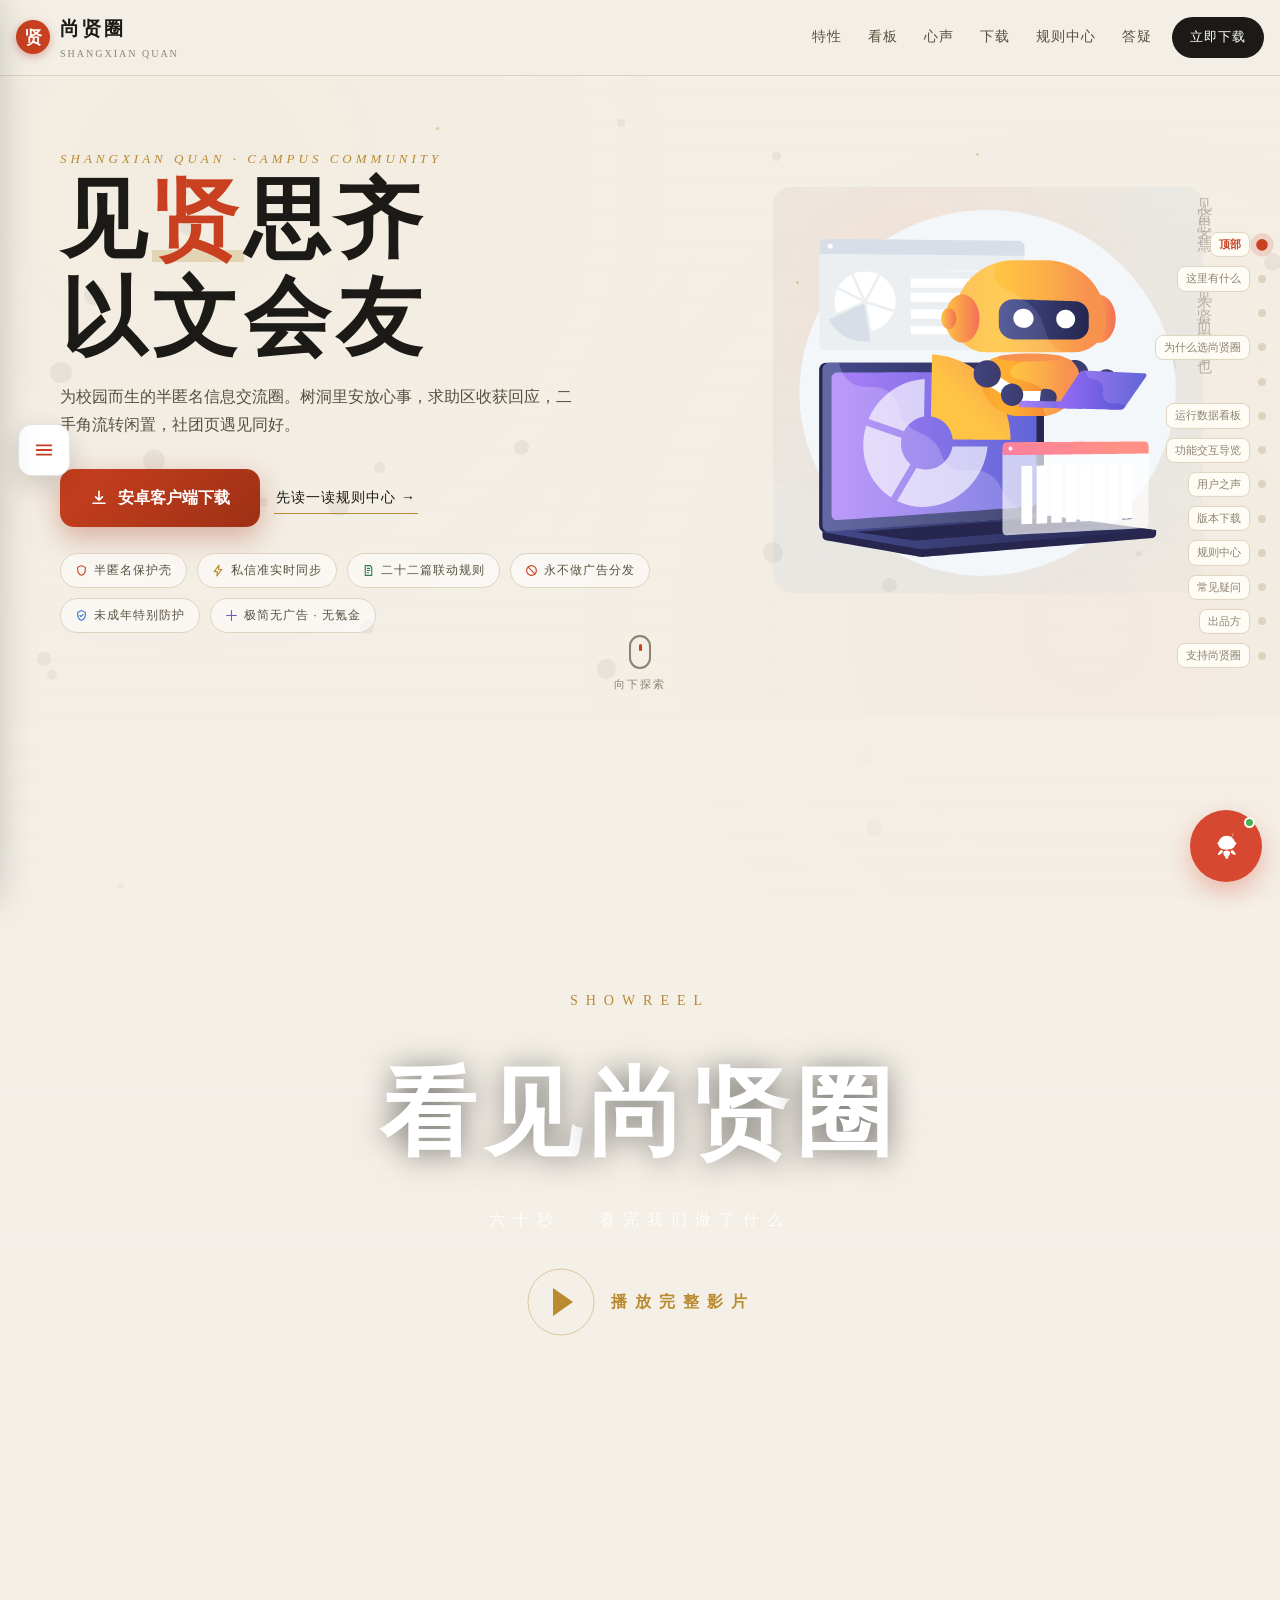
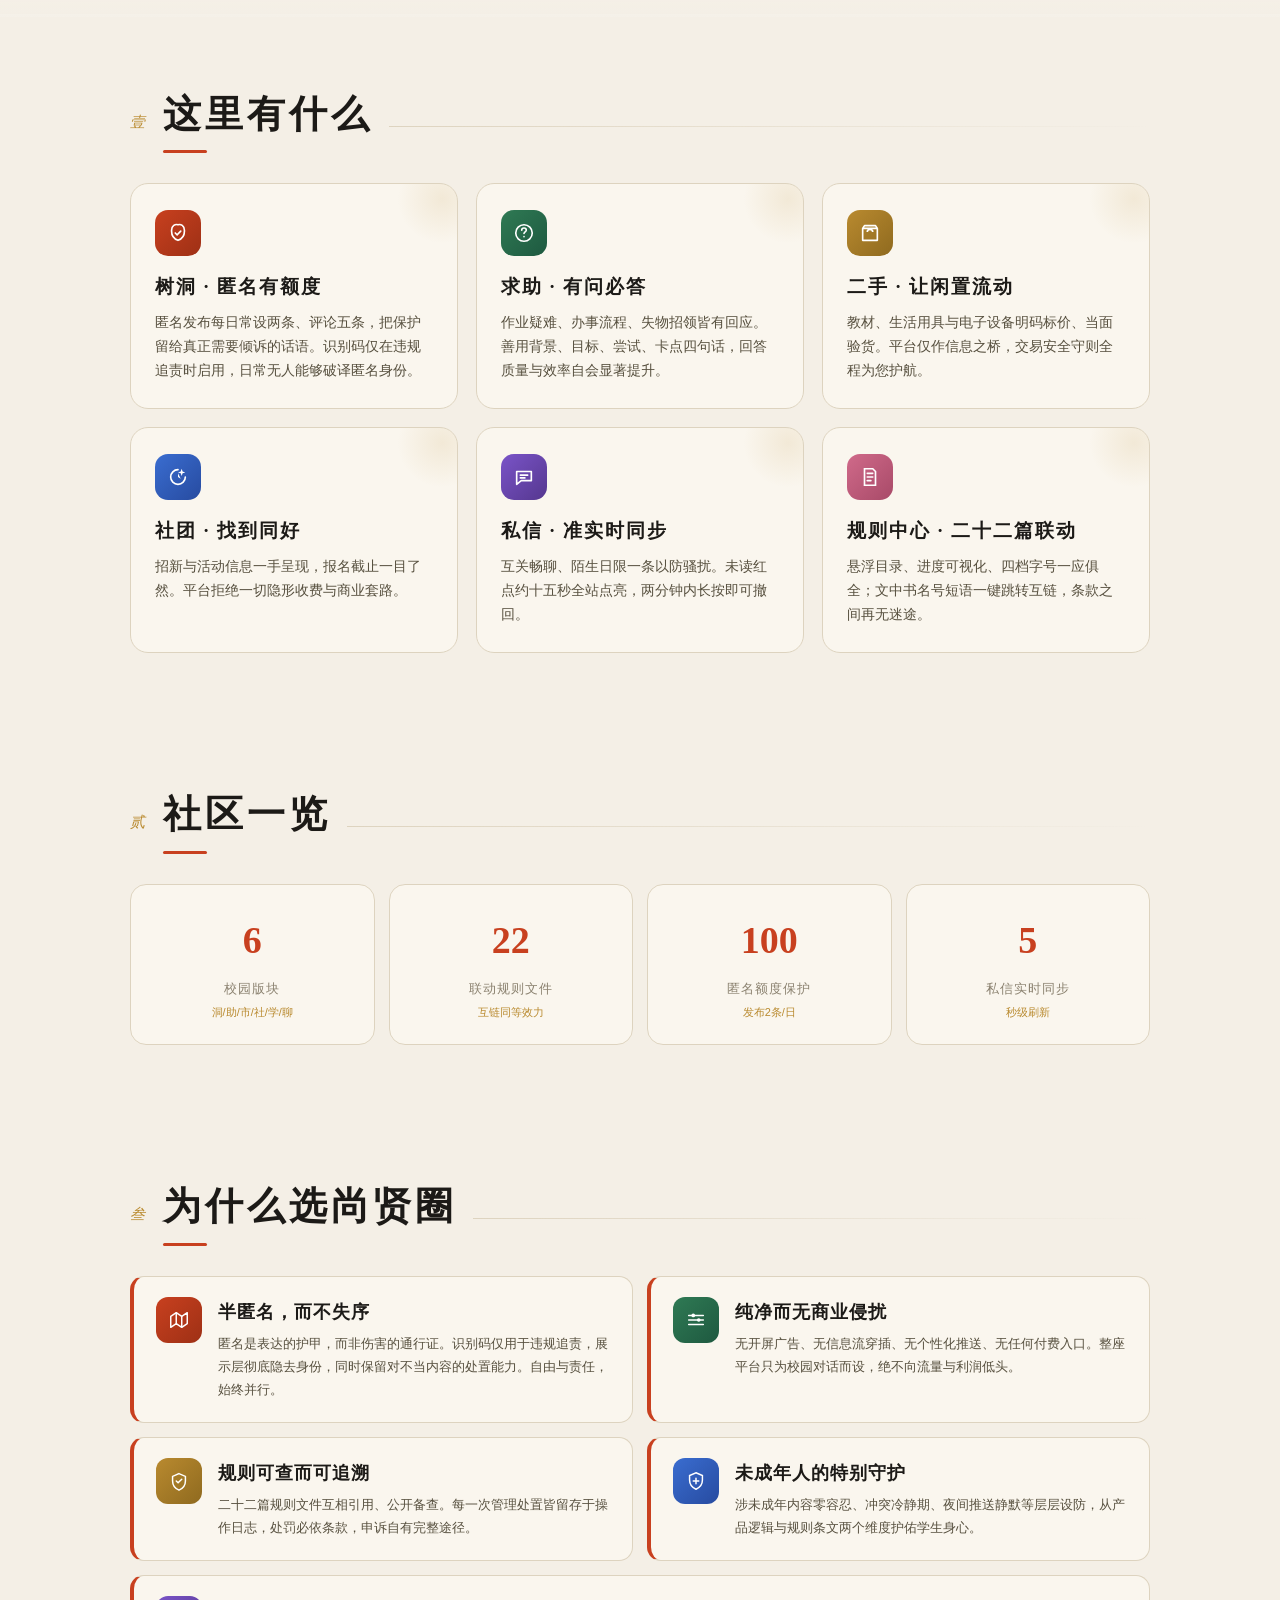
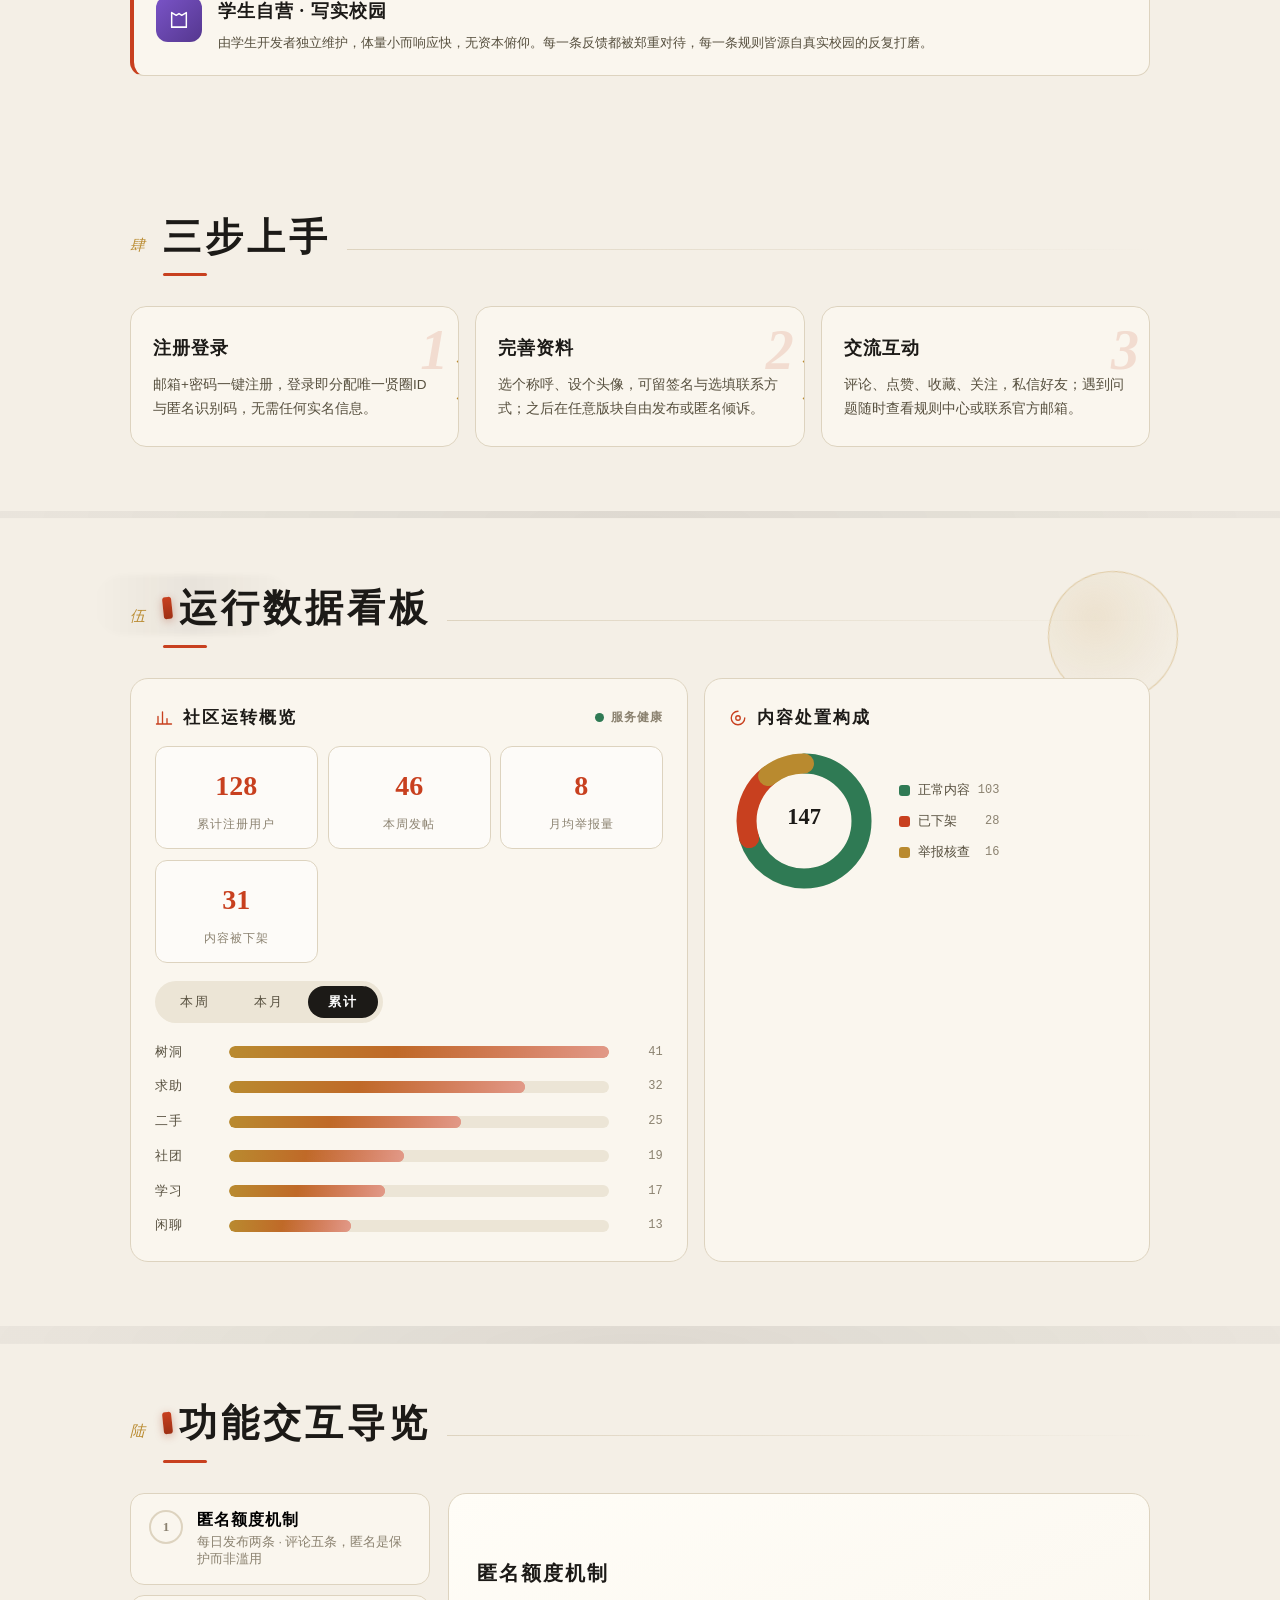
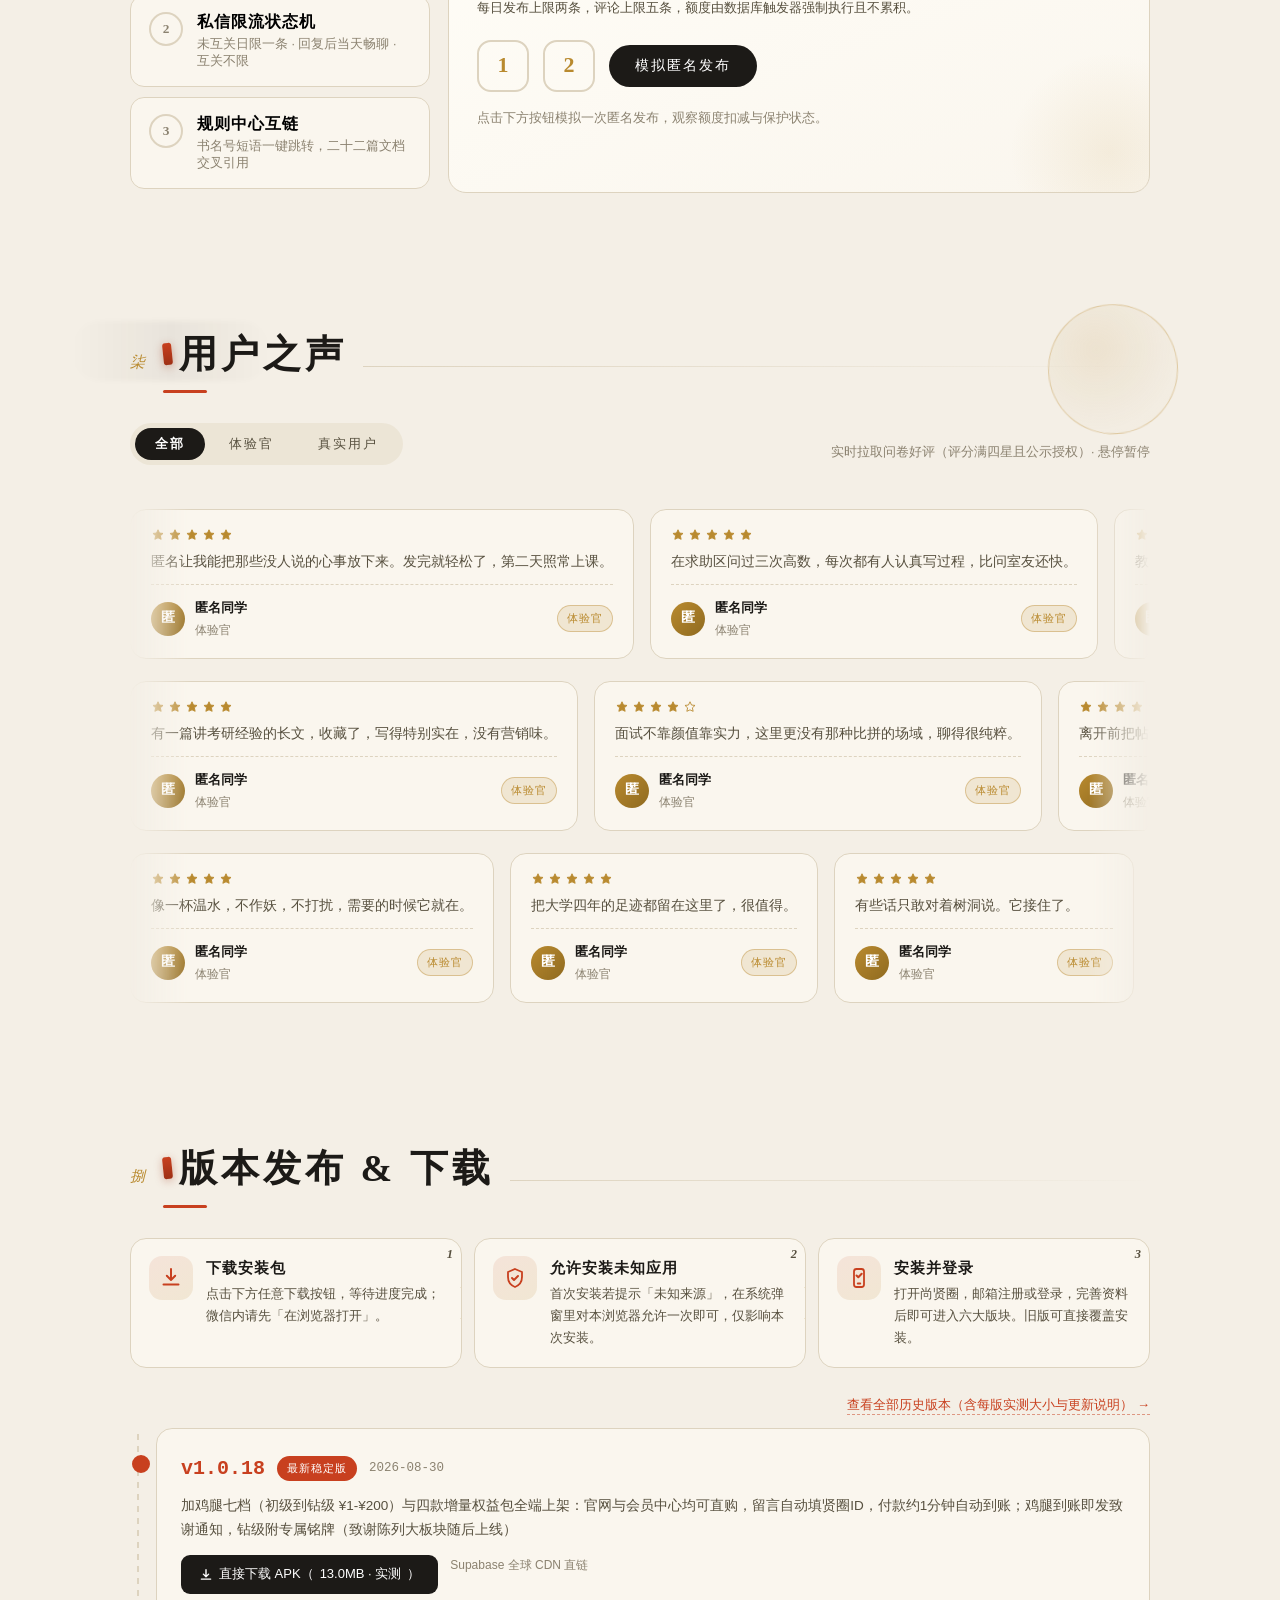
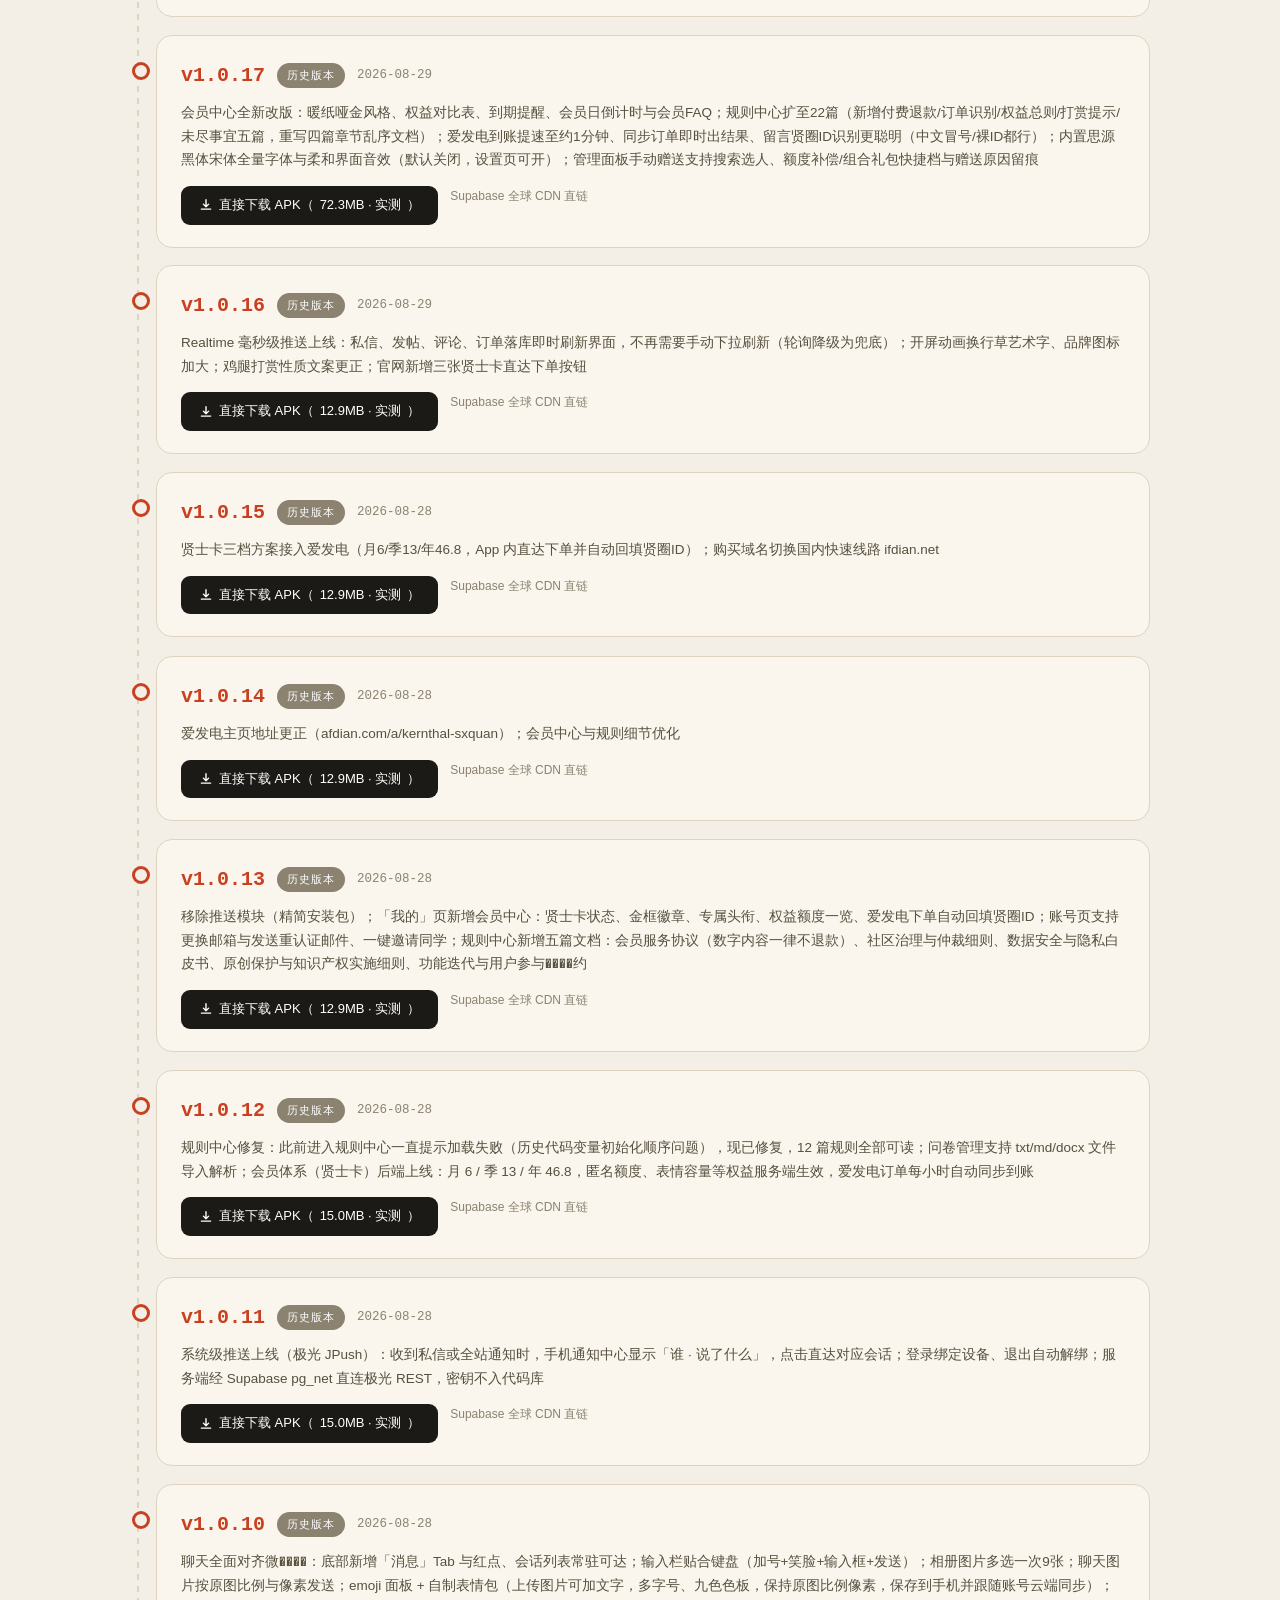
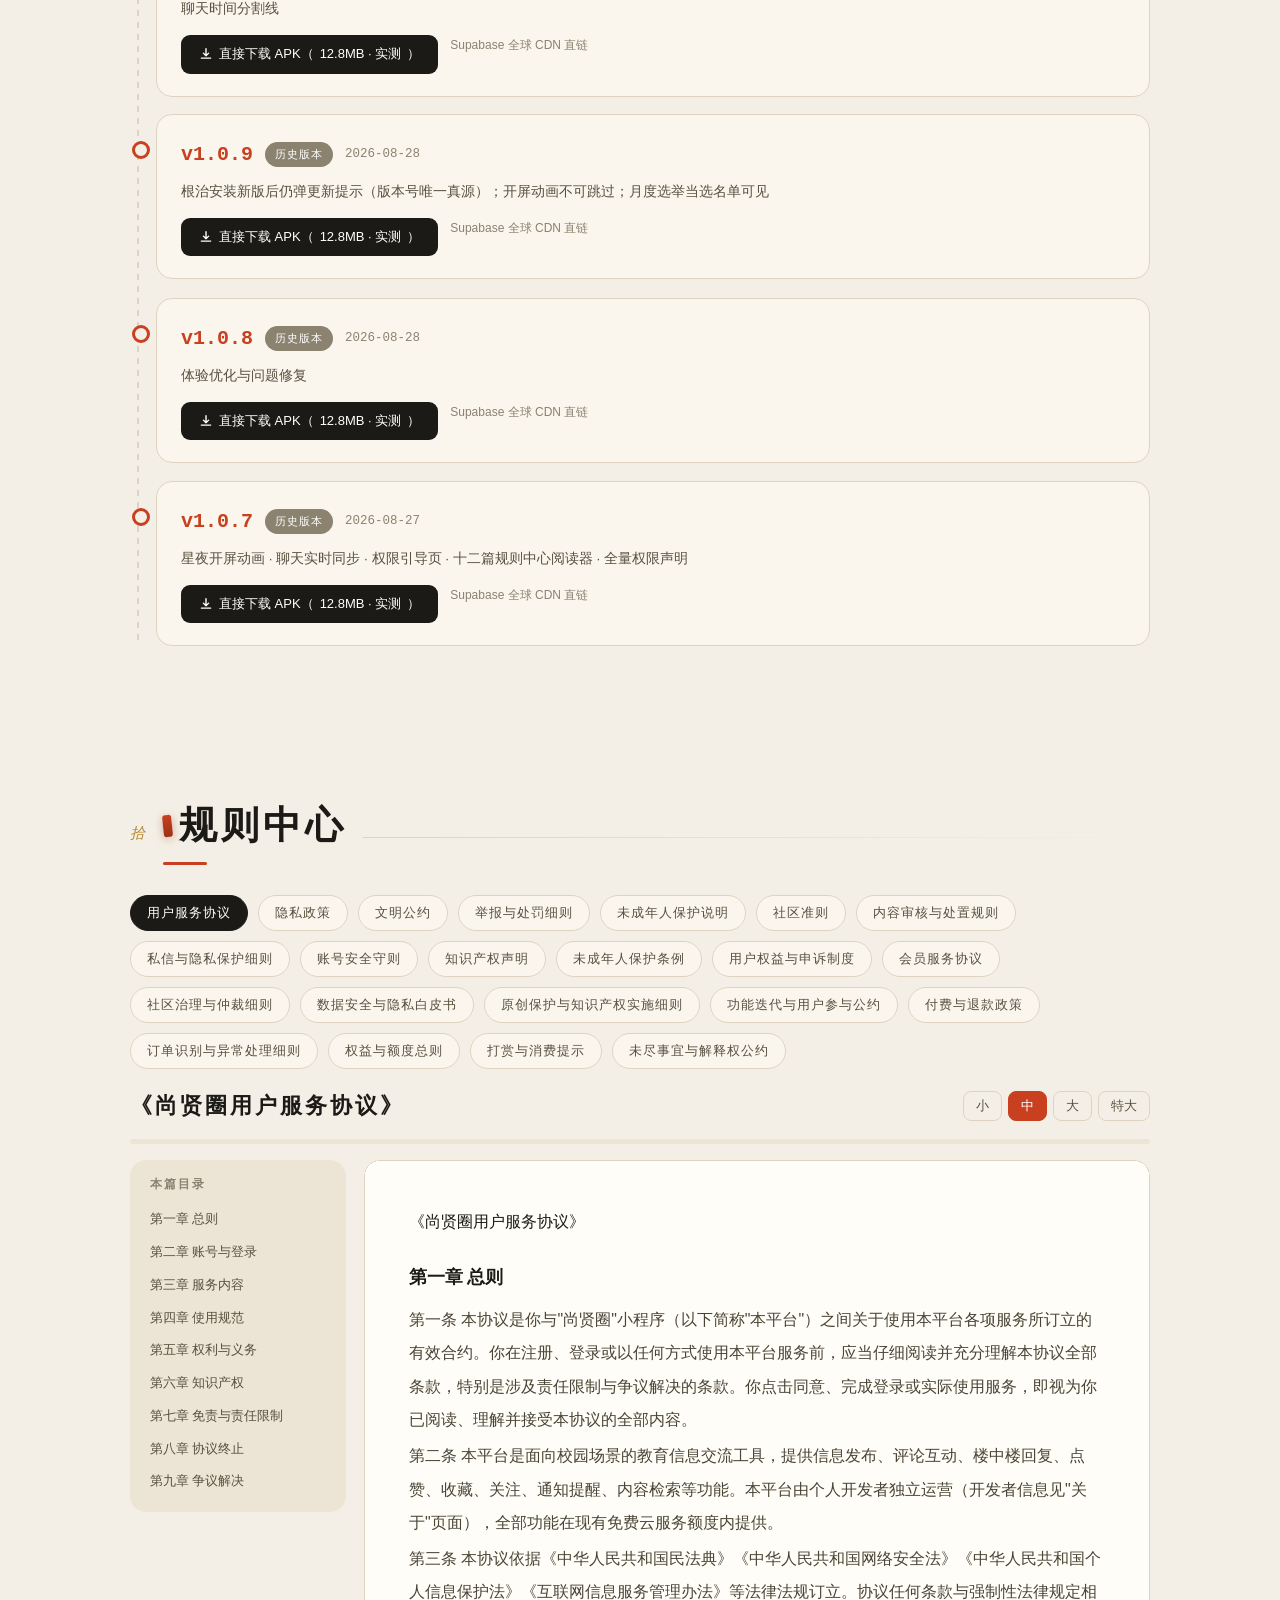
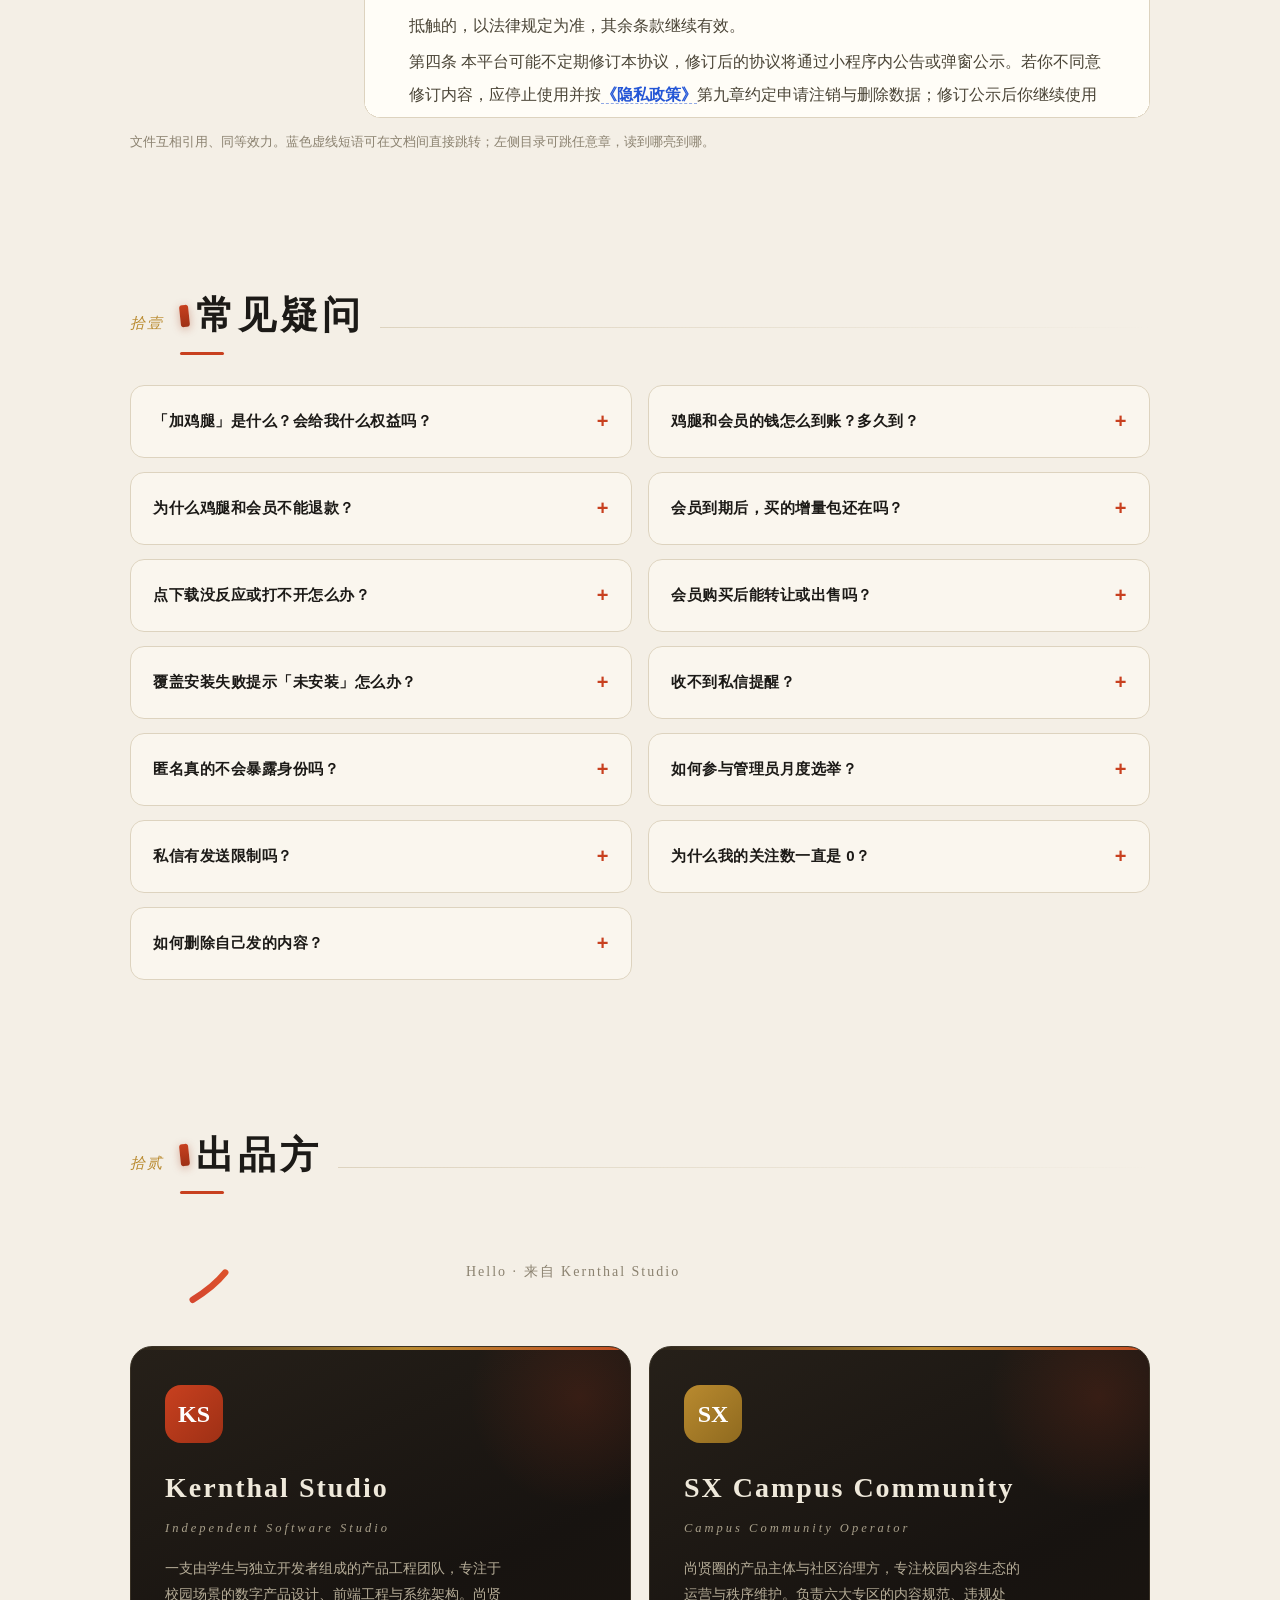
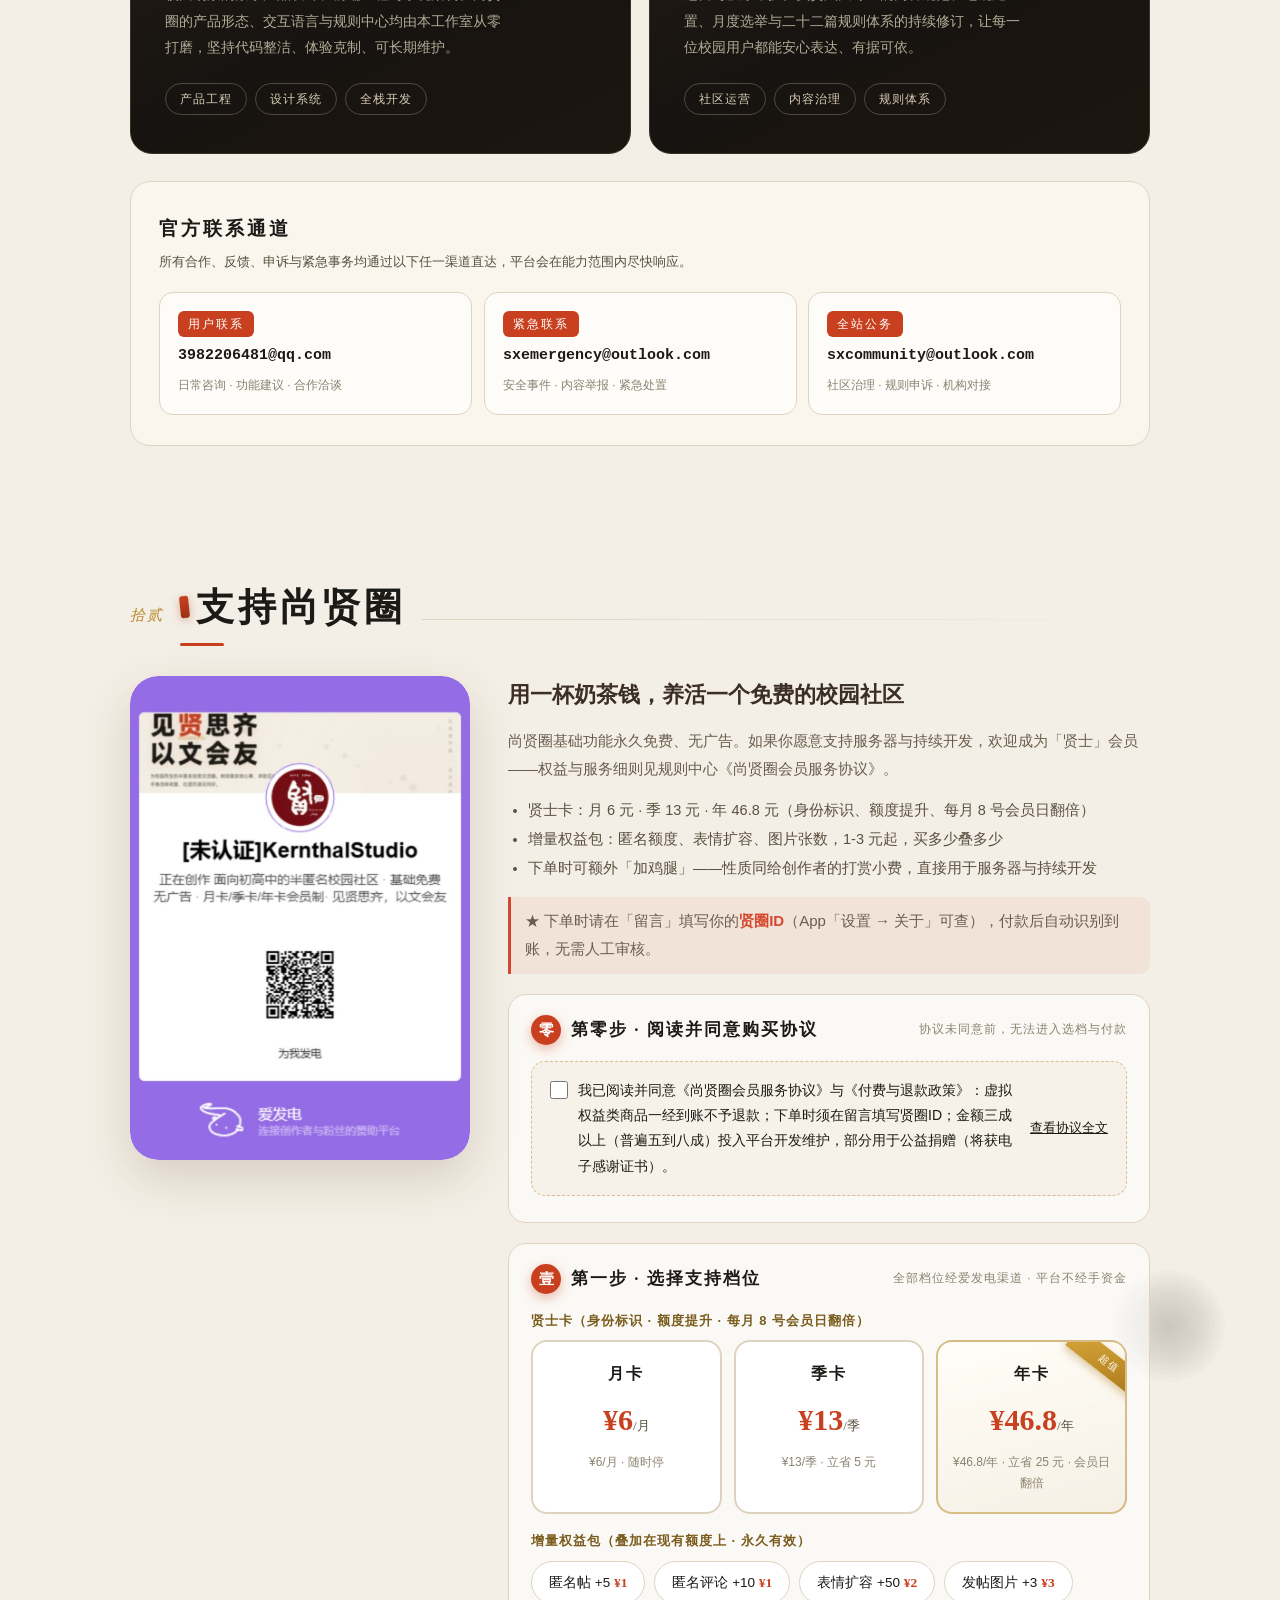
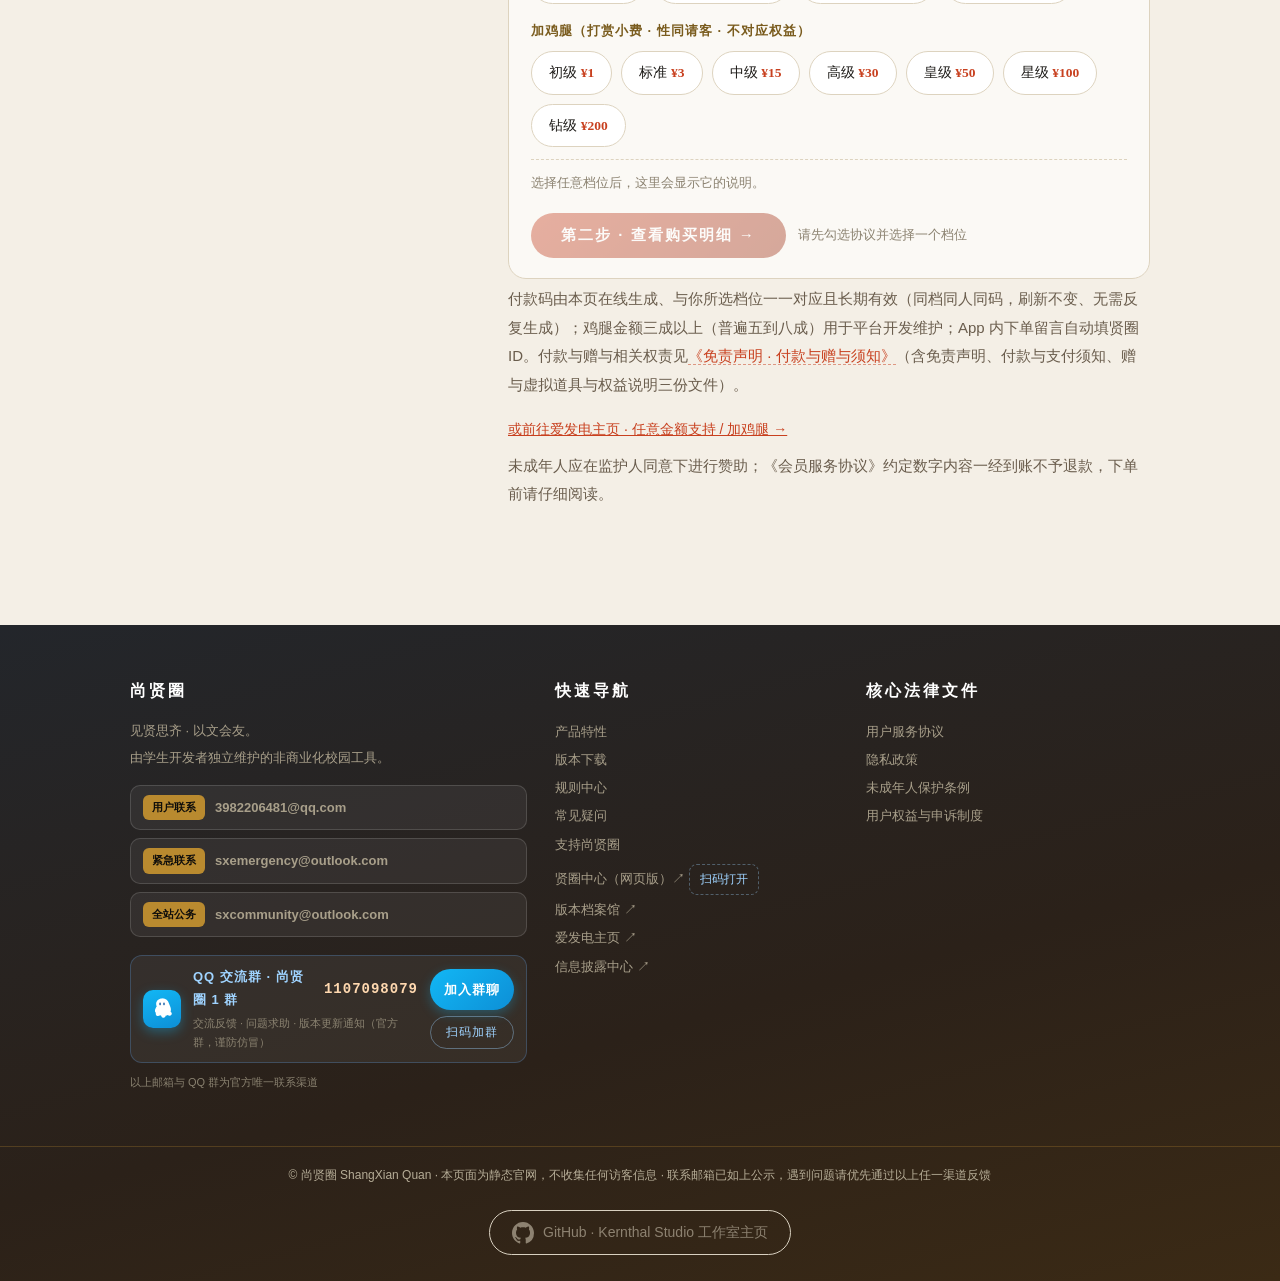
==== commit 2b14e07d: "fix(pay): 修正支付区三处前后不一致（复制贤圈ID按钮/长期有效文案统一/移除死代码重新生成）" ====
--- a/index.html
+++ b/index.html
@@ -1208,13 +1208,13 @@
             </div>
             <div class="pqr-steps">
               <div class="pqr-step"><b>1</b> 用手机相机或微信「扫一扫」扫描左侧付款码（或点「在手机/新窗口打开」）</div>
-              <div class="pqr-step"><b>2</b> 在爱发电下单页核对档位与金额，把「贤圈ID:你的ID」粘贴进留言栏（可点上方复制按钮）</div>
+              <div class="pqr-step"><b>2</b> 在爱发电下单页核对档位与金额，确认「留言」栏已带上「贤圈ID:你的ID」——扫码或点下方链接会自动带入；若留言为空，请点「复制贤圈ID」手动粘贴</div>
               <div class="pqr-step"><b>3</b> 选择微信或支付宝完成支付</div>
               <div class="pqr-step"><b>4</b> 付款后系统每分钟自动拉取订单并按留言中的贤圈ID匹配到账，一般 1 分钟内到账，最迟不超过 24 小时</div>
               <div class="pqr-step"><b>5</b> 到账后权益即时生效（App 会员中心刷新可见）；鸡腿赞助将获电子感谢证书邮件</div>
               <button class="pqr-btn ghost" id="pqrPaid">我付好了 · 查看到账状态</button>
             </div>
-            <div class="pqr-desc">使用手机相机或微信「扫一扫」扫码，在浏览器完成下单；付款码 3 分钟内有效，过期可免费重新生成。</div>
+            <div class="pqr-desc">使用手机相机或微信「扫一扫」扫码，在浏览器完成下单。付款码<b>长期有效</b>，且与「所选档位 + 你的贤圈ID」一一对应：同档位同贤圈ID 生成的码永远一致，刷新或重新打开页面都不会变，无需反复生成。</div>
             <div class="pqr-acts">
               <a class="pqr-btn primary" id="pqrOpen" target="_blank" rel="noopener">
                 <svg width="14" height="14" viewBox="0 0 24 24" fill="none"><path d="M14 4h6v6M20 4l-8.5 8.5M10 4H6a2 2 0 00-2 2v12a2 2 0 002 2h12a2 2 0 002-2v-4" stroke="currentColor" stroke-width="2" stroke-linecap="round" stroke-linejoin="round"/></svg>
@@ -1222,9 +1222,9 @@
               <button class="pqr-btn" id="pqrCopy" type="button">
                 <svg width="14" height="14" viewBox="0 0 24 24" fill="none"><rect x="8" y="8" width="12" height="12" rx="2.5" stroke="currentColor" stroke-width="2"/><path d="M16 8V6a2 2 0 00-2-2H6a2 2 0 00-2 2v8a2 2 0 002 2h2" stroke="currentColor" stroke-width="2"/></svg>
                 复制付款链接</button>
-              <button class="pqr-btn" id="pqrRegen" type="button" style="display:none">
-                <svg width="14" height="14" viewBox="0 0 24 24" fill="none"><path d="M20 12a8 8 0 10-2.34 5.66M20 12V7m0 5h-5" stroke="currentColor" stroke-width="2" stroke-linecap="round" stroke-linejoin="round"/></svg>
-                重新生成</button>
+              <button class="pqr-btn" id="pqrCopyId" type="button">
+                <svg width="14" height="14" viewBox="0 0 24 24" fill="none"><path d="M4 7V5a1 1 0 011-1h2M20 7V5a1 1 0 00-1-1h-2M4 17v2a1 1 0 001 1h2M20 17v2a1 1 0 01-1 1h-2M8 12h8" stroke="currentColor" stroke-width="2" stroke-linecap="round"/></svg>
+                <span class="pqr-cid-t">复制贤圈ID</span></button>
             </div>
             <div class="pqr-xid">下单时请在「留言」填写你的<b>贤圈ID</b>（App「设置 → 关于」可查）；填错或不填将无法自动匹配，需人工核对，最迟 24 小时内补齐。</div>
             <div class="pqr-desc"><b style="color:var(--ink)">到账说明：</b>付款后系统每分钟自动拉取订单并匹配，一般 1 分钟内到账，最迟不超过 24 小时；到账后权益即时生效，App 内打开会员中心刷新即可看到。</div>
@@ -2268,7 +2268,7 @@
     });
   }
 
-  // ═══ 支付向导：选档 → 8项明细协议门 → 随机付款码（3分钟倒计时） ═══
+  // ═══ 支付向导：协议门 → 选档 → 8项明细二次确认 → 确定性付款码（长期有效·同档同人同码） ═══
   var PAY={sel:null,xq:'',url:''};
   var PLANS=[
     {key:'month',name:'贤士卡 · 月卡',price:6,priceT:'¥6',unit:'/月',desc:'月卡 · ¥6/月 · 随时停',type:'plan',
@@ -2381,7 +2381,15 @@
         navigator.clipboard.writeText(url).then(function(){btn.textContent='已复制';setTimeout(function(){btn.textContent='复制付款链接';},1600);});
       }
     });
-    document.getElementById('pqrRegen').addEventListener('click',payGen);
+    document.getElementById('pqrCopyId').addEventListener('click',function(){
+      var xi=(document.getElementById('pqrXq')||{value:''}).value.trim().toUpperCase().replace(/[^A-Z0-9]/g,'');
+      if(xi.length!==10){ alert('请先填写 10 位贤圈ID（App 设置 → 关于 可查），再复制'); return; }
+      var btn=this, val='贤圈ID:'+xi;
+      var done=function(){ var t=btn.querySelector('.pqr-cid-t'); if(t)t.textContent='已复制'; setTimeout(function(){ if(t)t.textContent='复制贤圈ID'; },1600); };
+      if(navigator.clipboard&&navigator.clipboard.writeText){
+        navigator.clipboard.writeText(val).then(done).catch(function(){ alert('请手动选中复制：'+val); });
+      } else { alert('请手动选中复制：'+val); }
+    });
     document.getElementById('pqrXq').addEventListener('keydown',function(e){
       if(e.key==='Enter')payGen();
     });
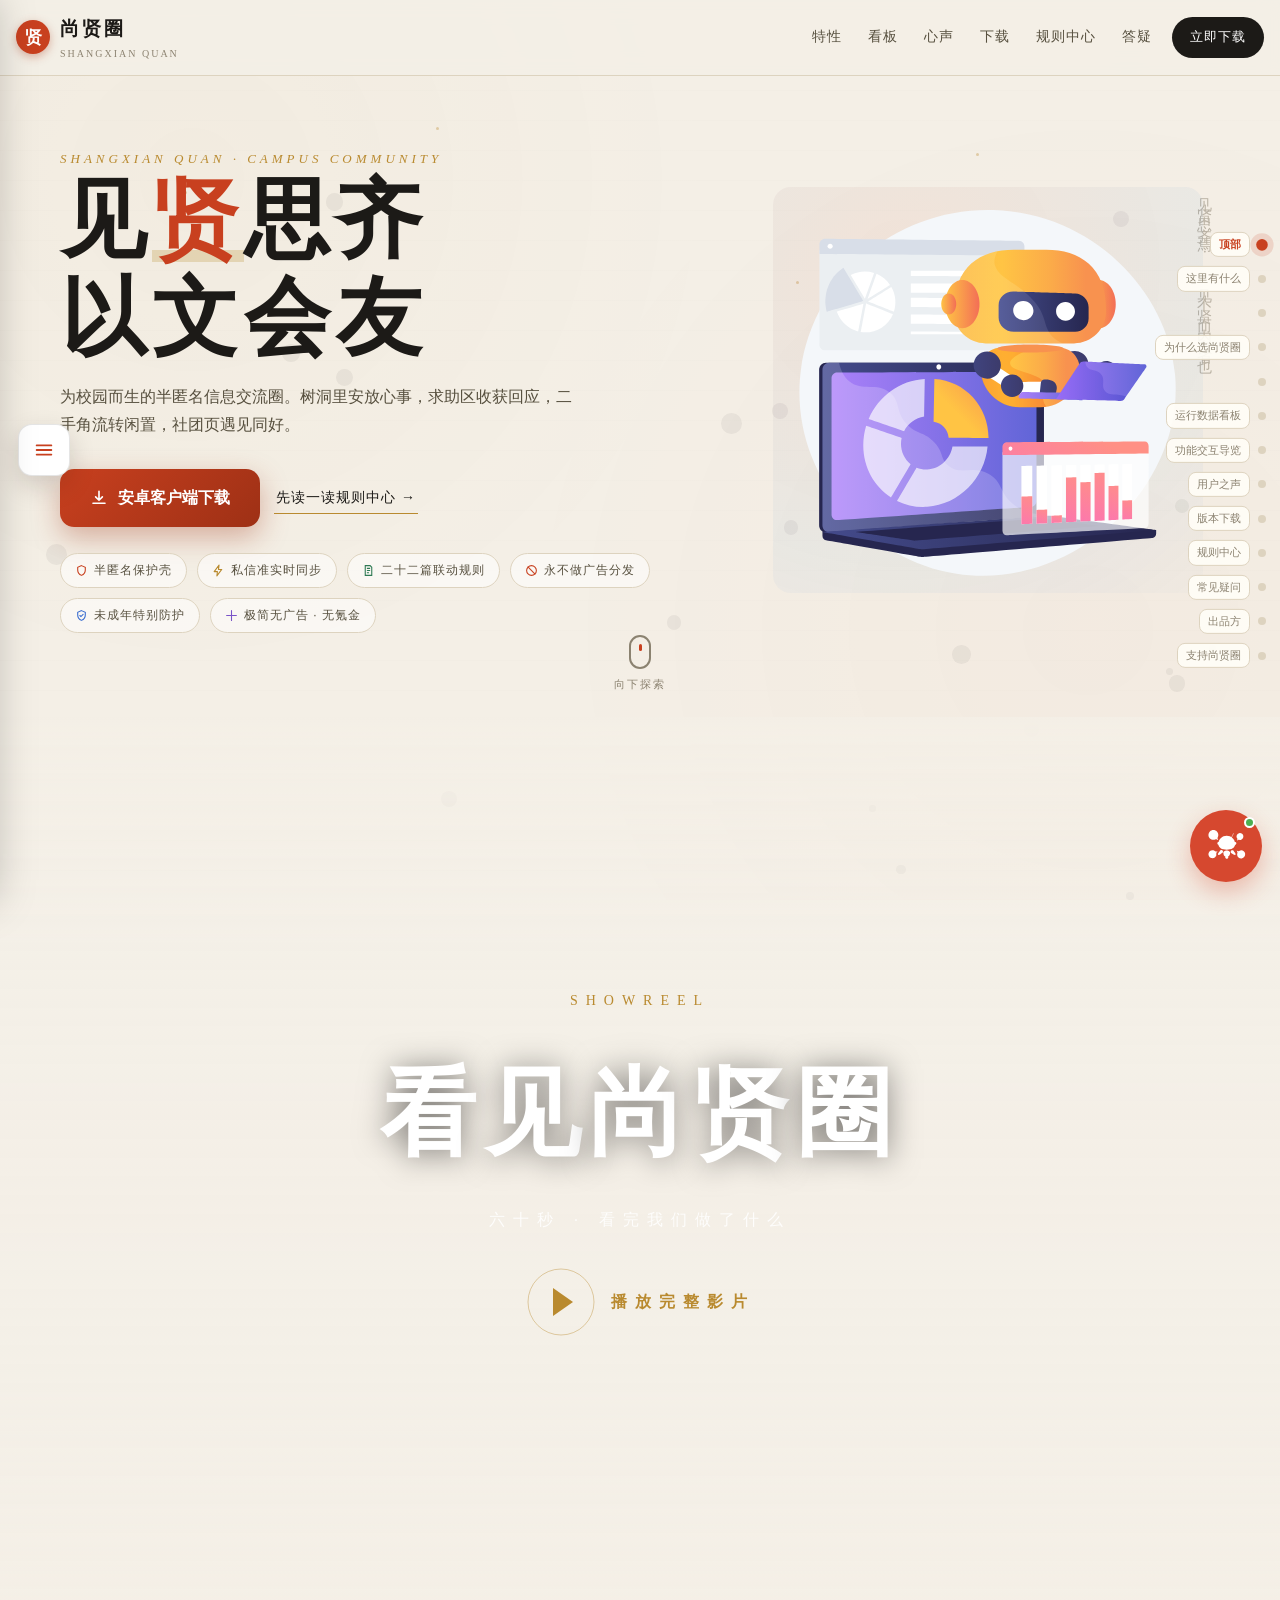
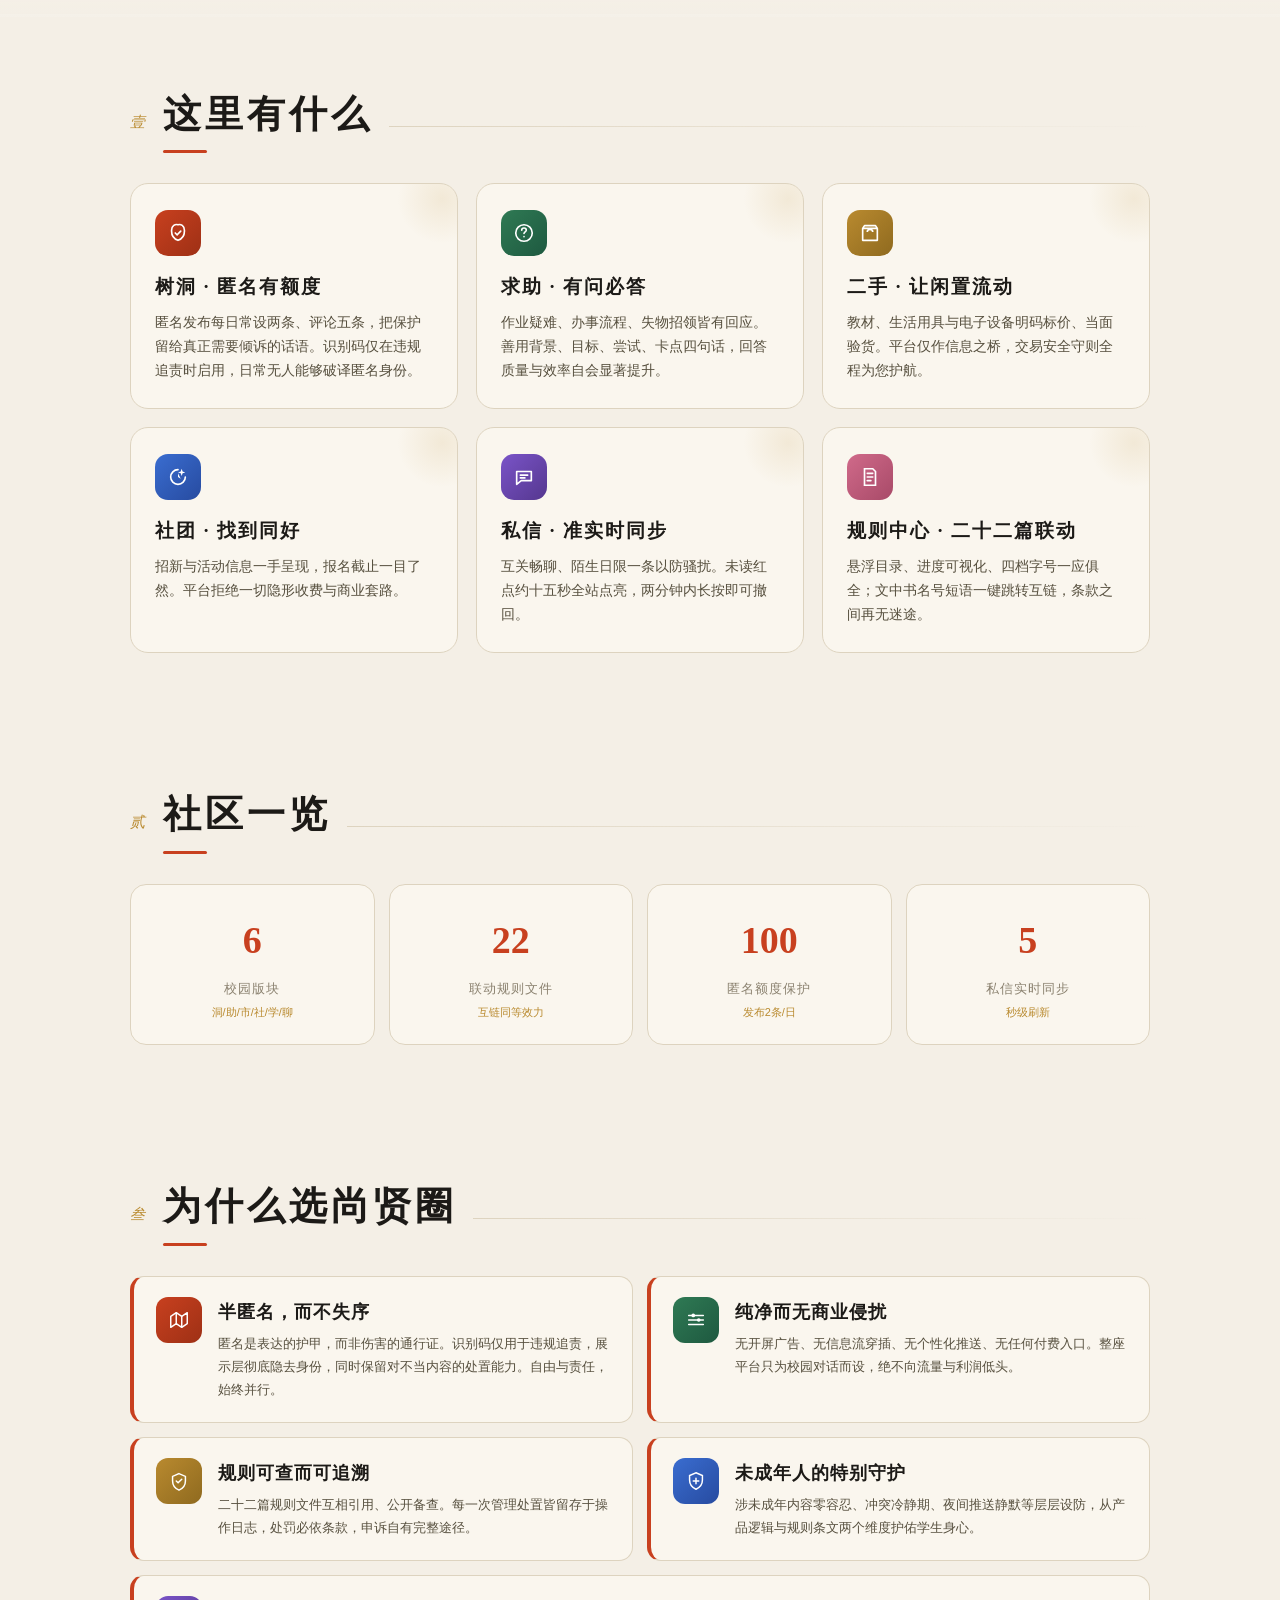
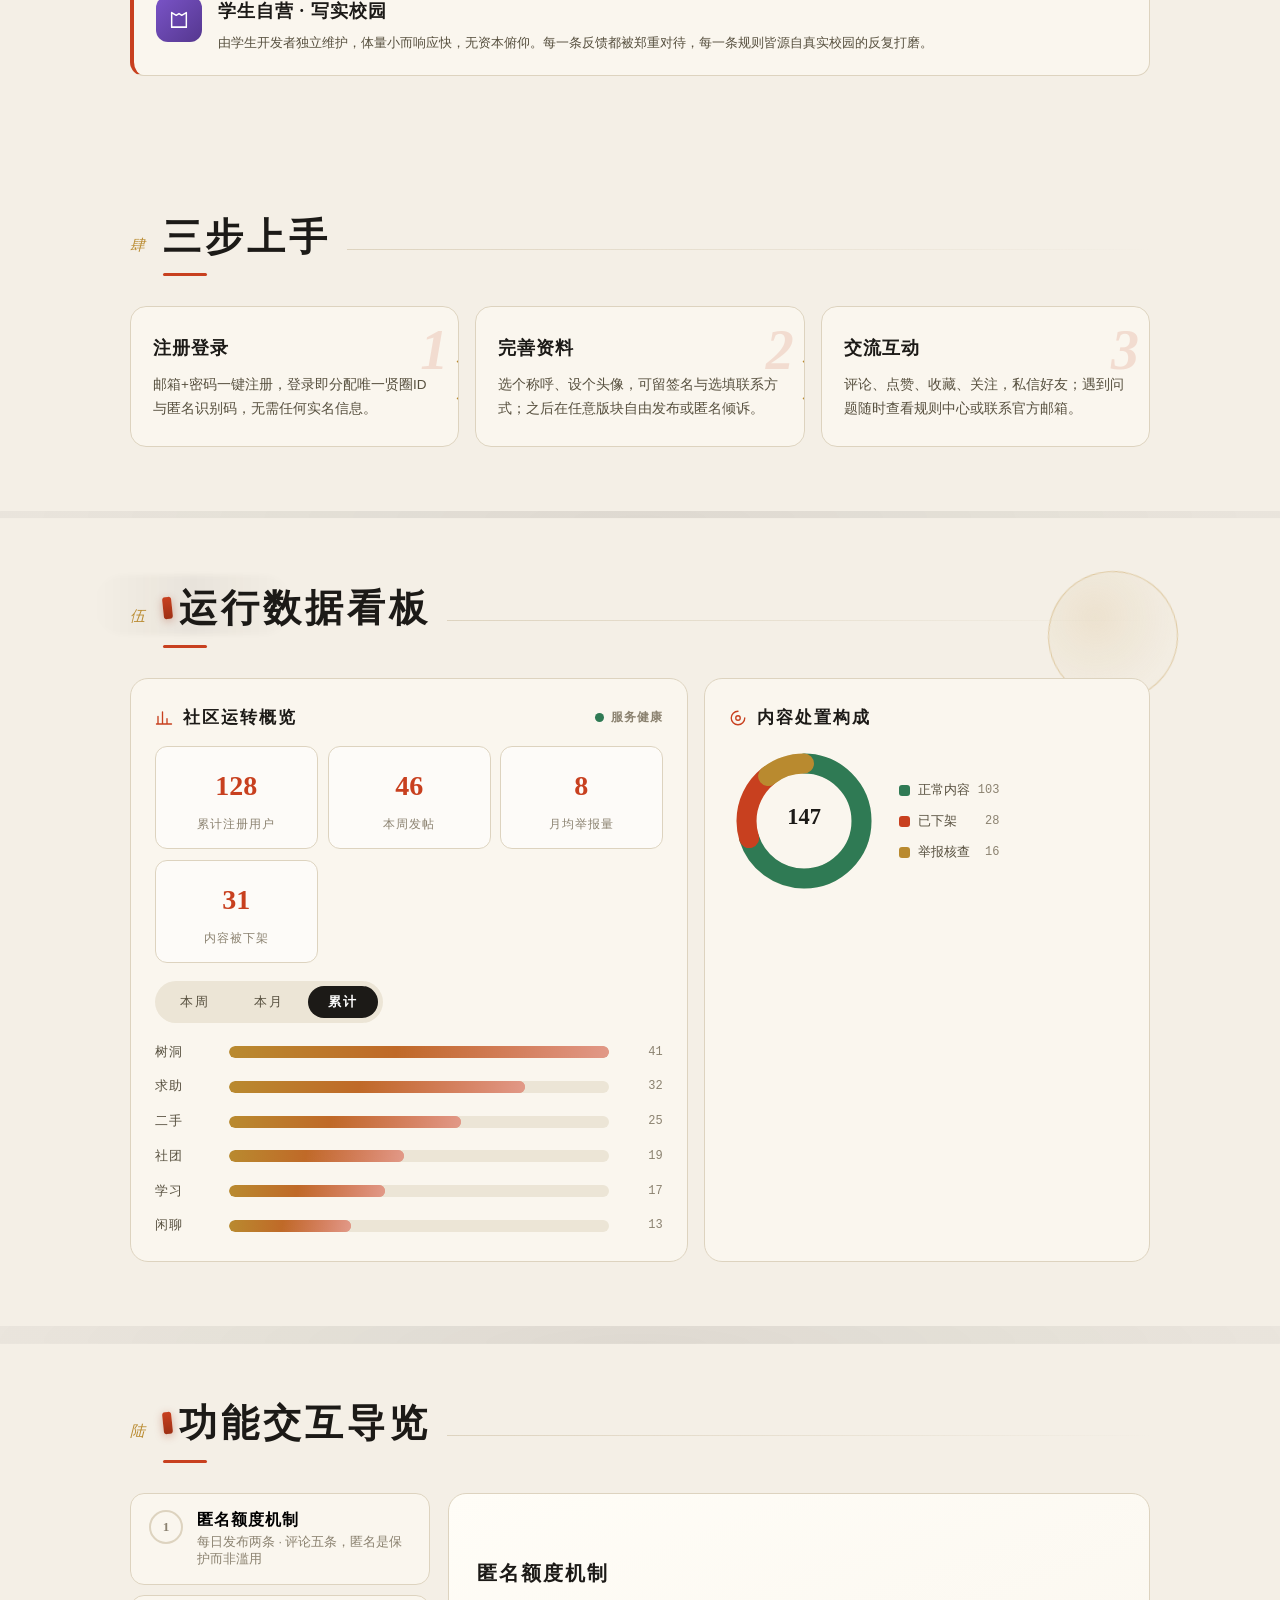
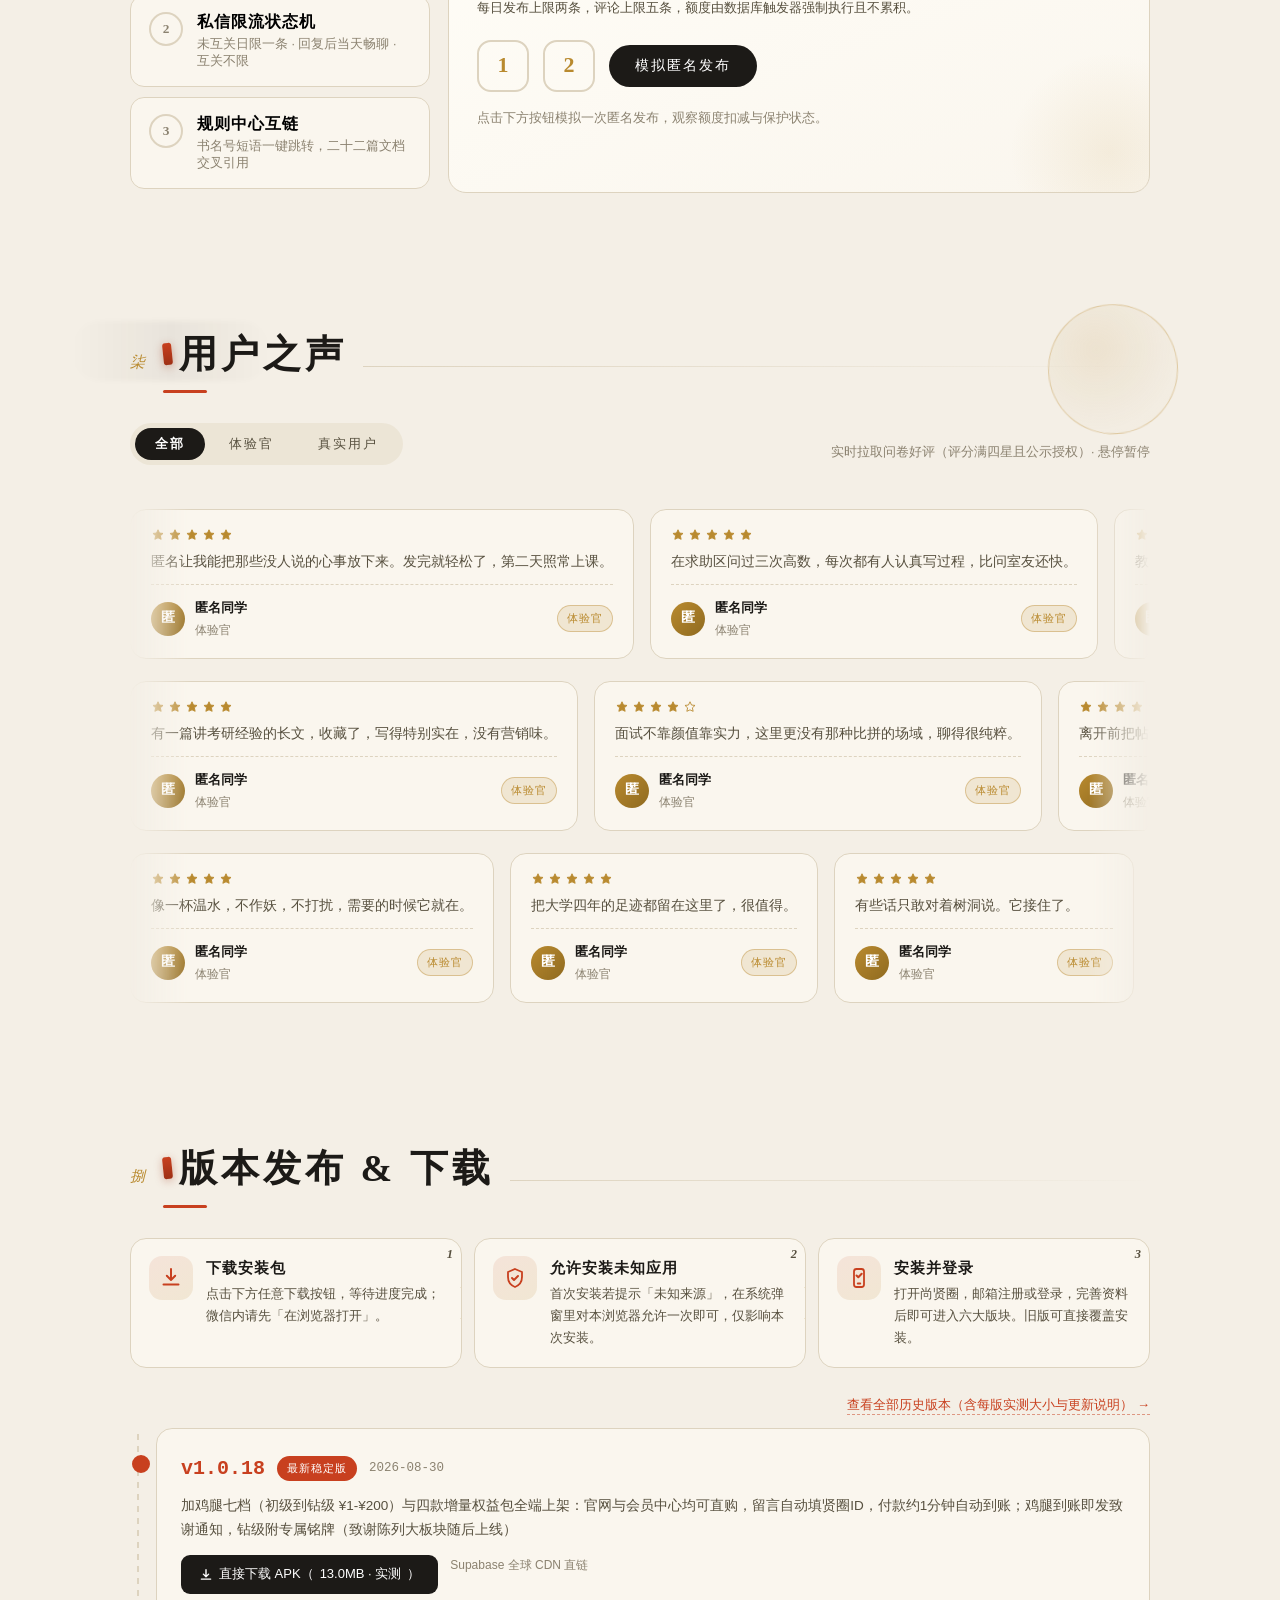
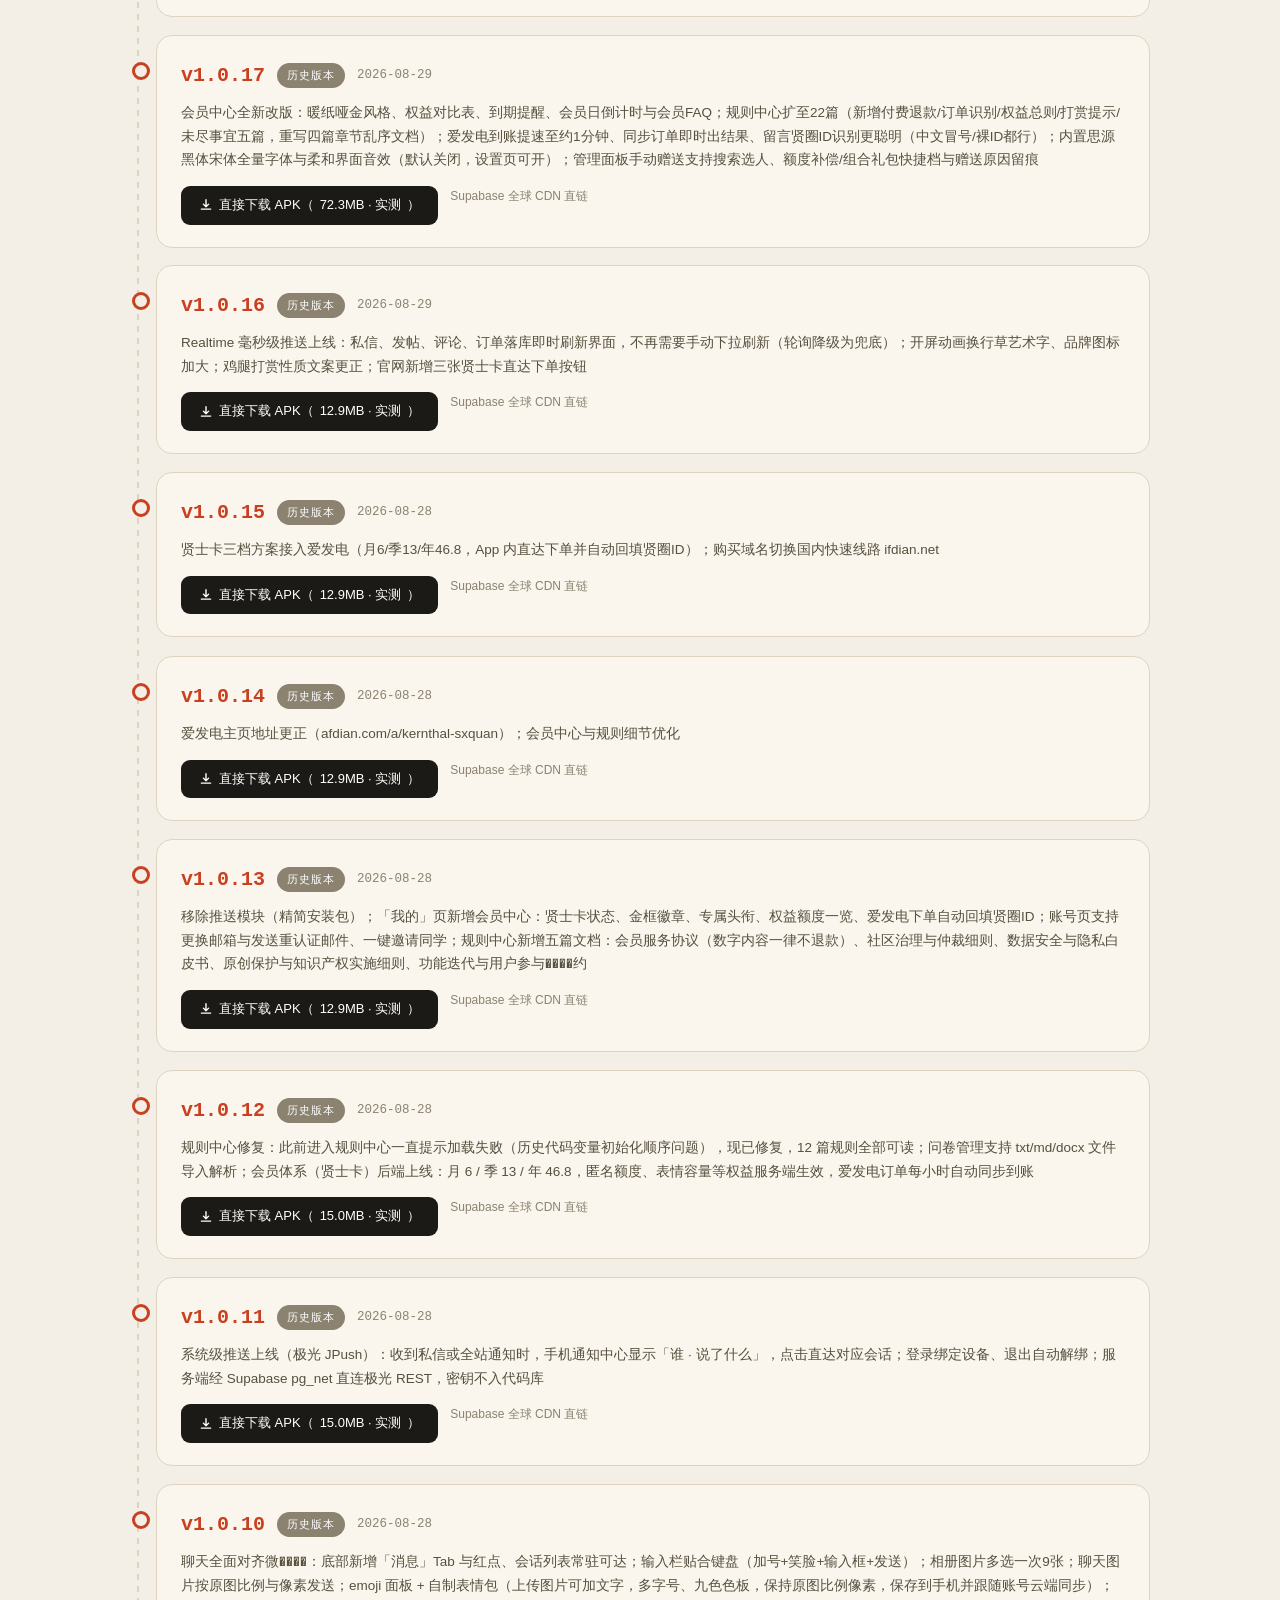
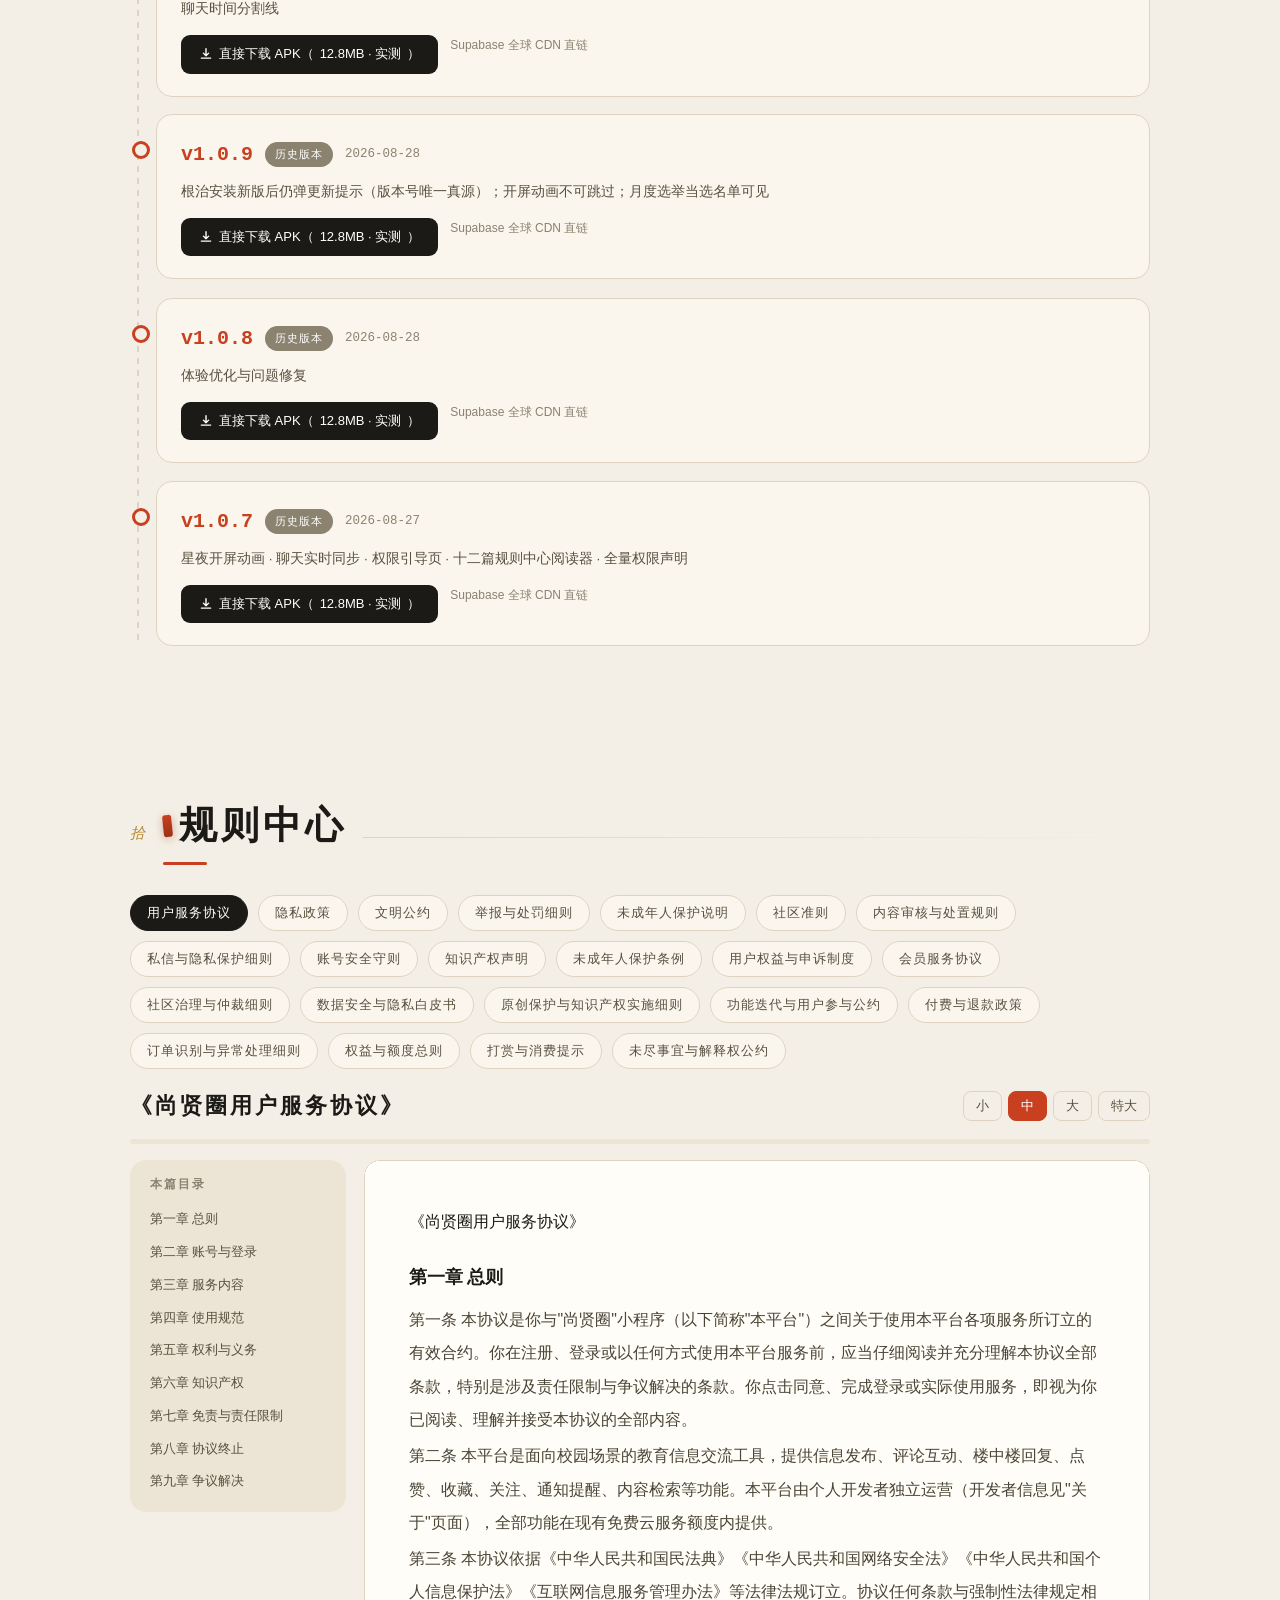
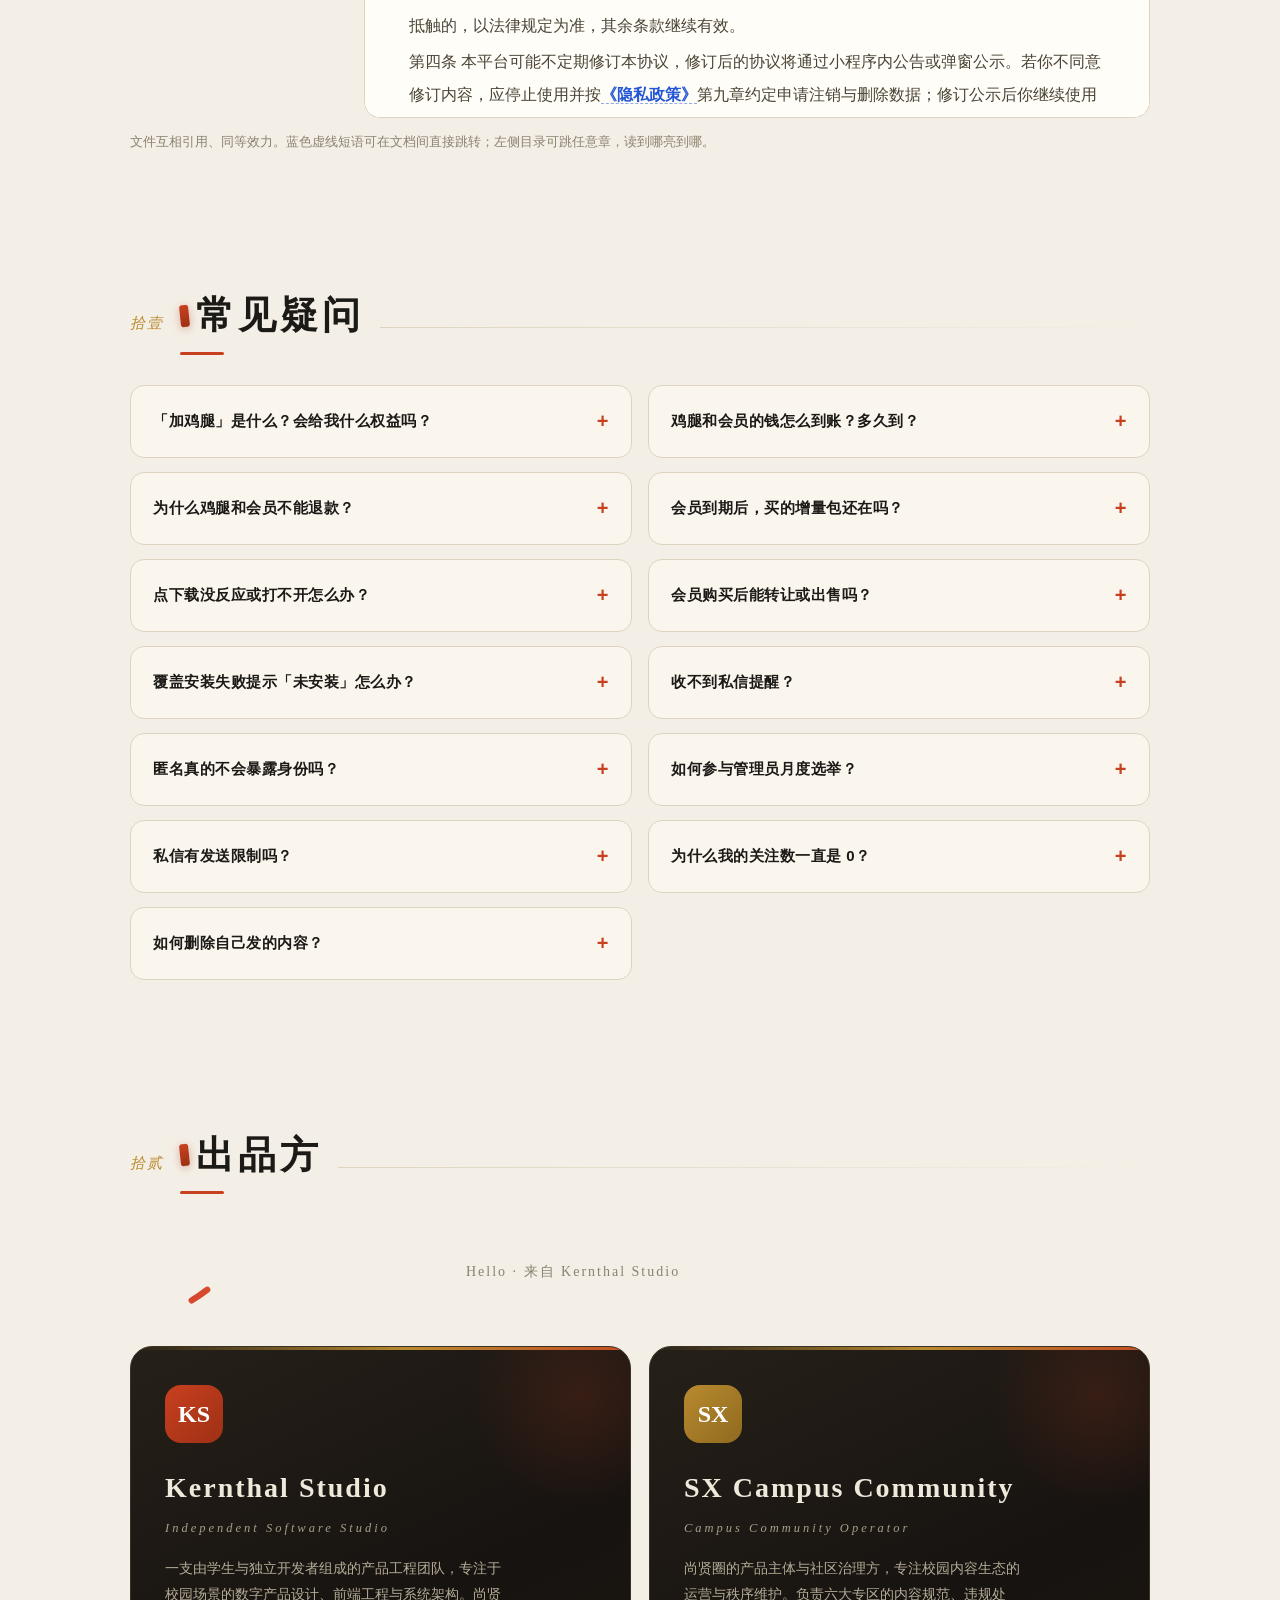
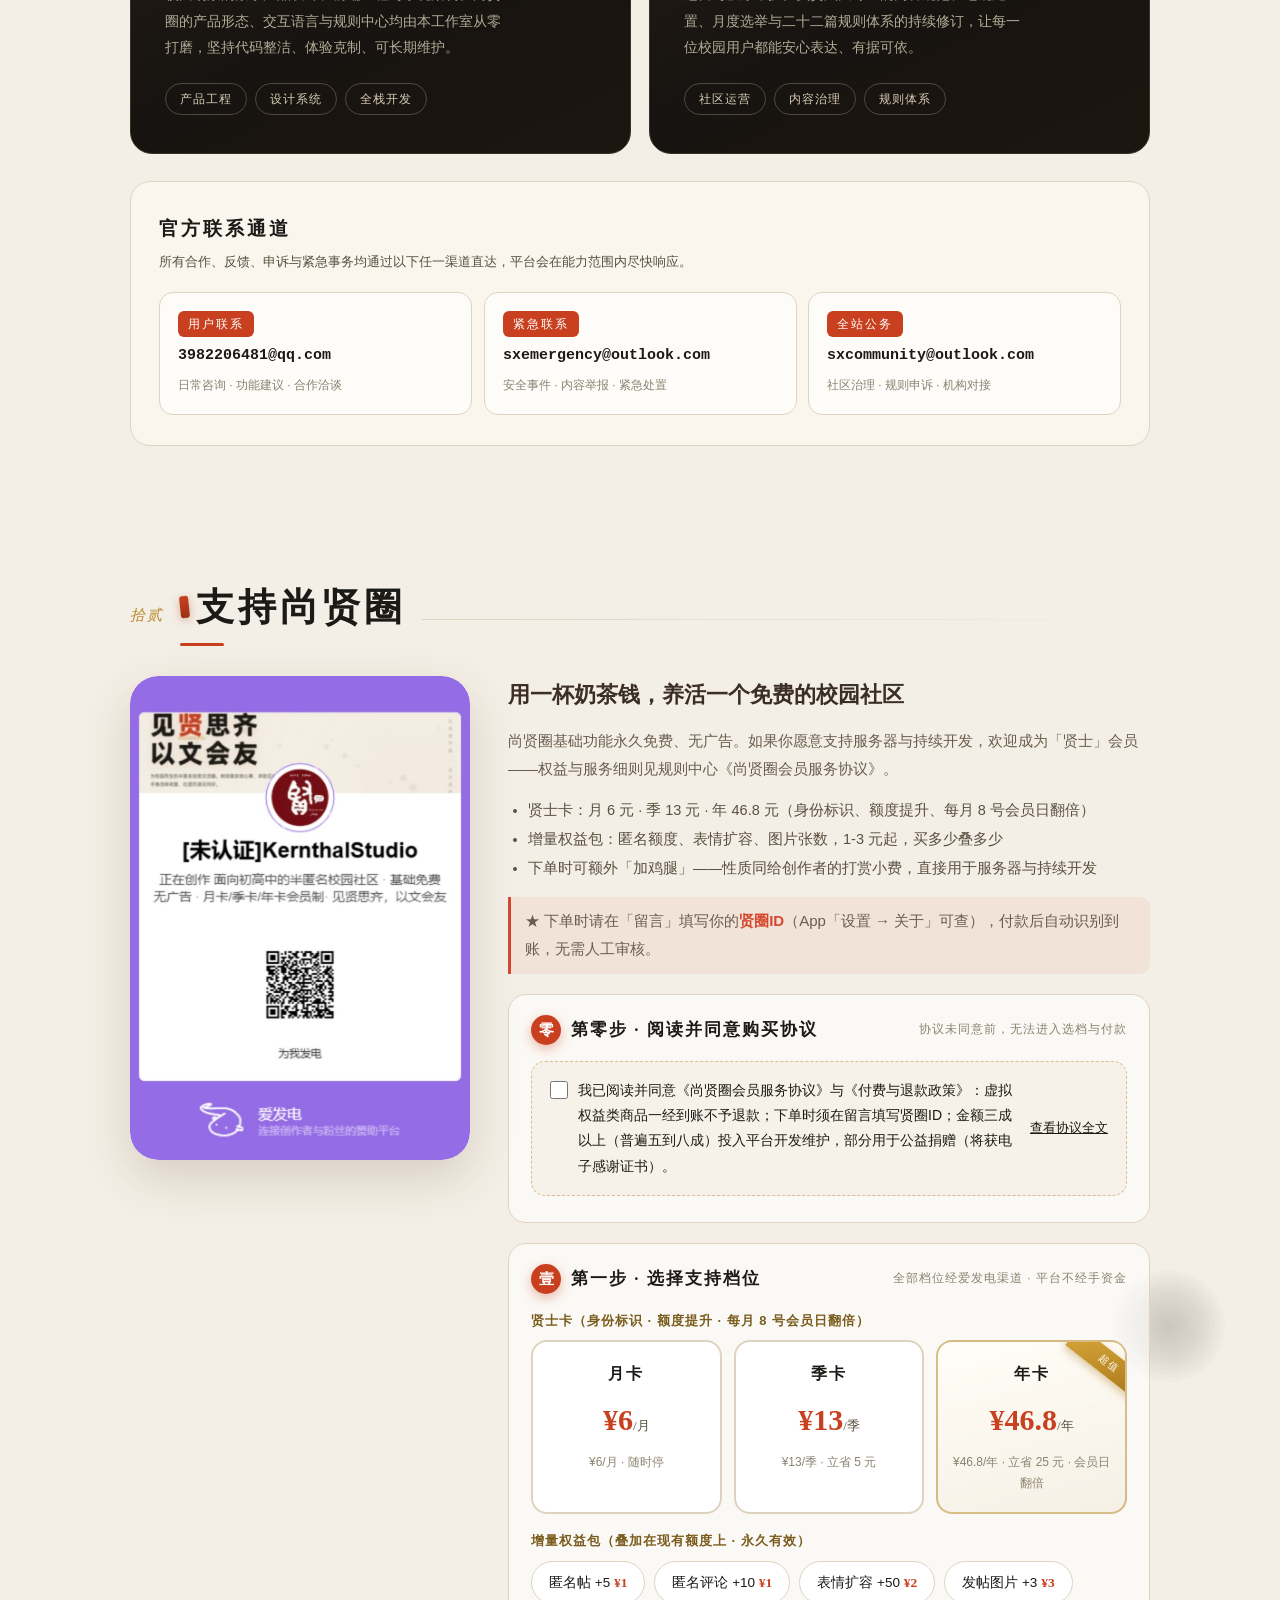
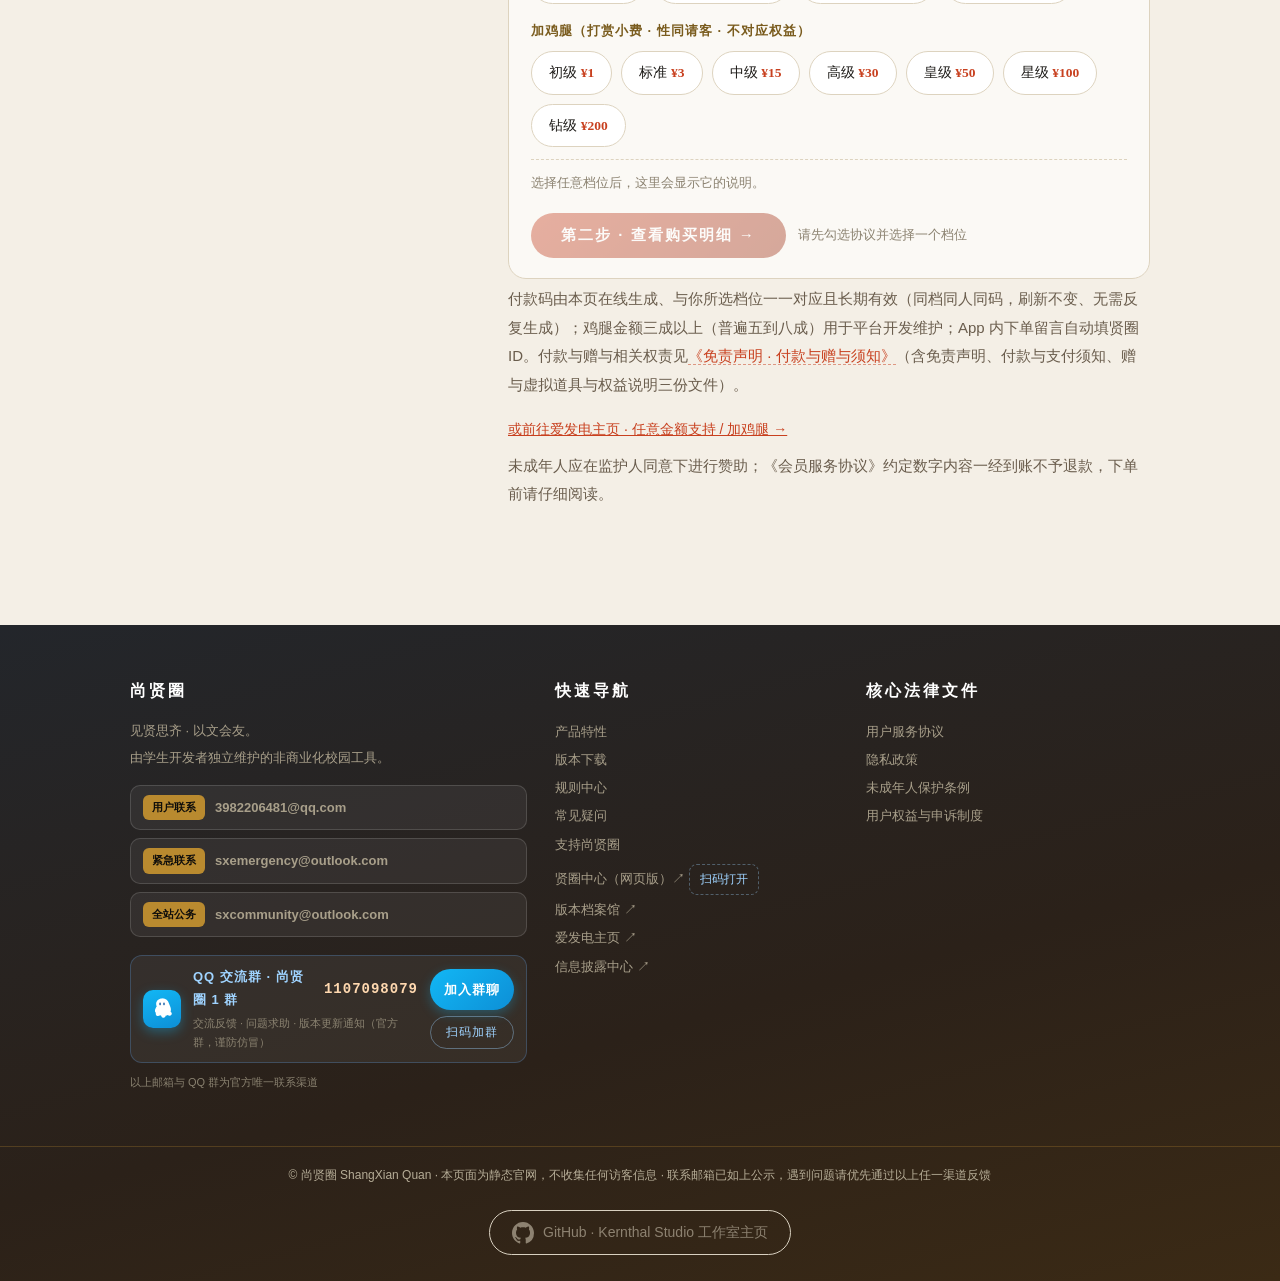
==== commit fd3e9aea: "feat(video): 官网视频站内影院模式 v2（金色控制条/片头片尾/水印/暗角/金红辉光/加载金环/价值线字幕/逐字标题/横屏提示/下滑退出/切Tab暂停/音量渐入0.8s/键盘快捷键）" ====
--- a/index.html
+++ b/index.html
@@ -875,6 +875,133 @@
 .vbg video{will-change:transform;transition:transform .1s linear}
 /* 手机适配 */
 @media(max-width:768px){.vtitle{letter-spacing:4px}.vplay svg{width:52px;height:52px}}
+
+/* ═══════════════════════════════════════════════════════════
+   站内影院模式（cinema）—— 金色控制条 / 片头 / 片尾 / 水印 / 暗角
+   ═══════════════════════════════════════════════════════════ */
+.cin{position:fixed;inset:0;z-index:3000;display:grid;place-items:center;padding:0;
+  background:rgba(10,8,6,.96);-webkit-backdrop-filter:blur(18px);backdrop-filter:blur(18px);
+  opacity:0;visibility:hidden;transition:opacity .42s ease,visibility .42s ease;overflow:hidden}
+.cin.show{opacity:1;visibility:visible}
+/* 金红辉光 */
+.cin::before{content:"";position:absolute;inset:0;pointer-events:none;
+  background:radial-gradient(ellipse at 18% 8%,rgba(185,138,47,.17),transparent 52%),
+             radial-gradient(ellipse at 84% 94%,rgba(200,64,31,.15),transparent 54%)}
+.cin.dragging{transition:none}
+.cin-stage{position:relative;width:min(1180px,94vw);aspect-ratio:16/9;max-height:88vh;
+  border-radius:14px;overflow:hidden;background:#000;
+  box-shadow:0 30px 90px rgba(0,0,0,.72),0 0 0 1px rgba(185,138,47,.22);
+  transition:transform .42s cubic-bezier(.22,.8,.24,1)}
+@media(max-aspect-ratio:16/10){.cin-stage{width:min(1180px,96vw)}}
+/* 暗角 */
+.cin-stage::after{content:"";position:absolute;inset:0;pointer-events:none;z-index:2;
+  background:radial-gradient(ellipse at center,transparent 52%,rgba(0,0,0,.5) 100%)}
+.cin-video{width:100%;height:100%;object-fit:contain;display:block;background:#000}
+/* 水印 */
+.cin-water{position:absolute;top:16px;left:18px;z-index:5;display:flex;align-items:center;gap:9px;
+  opacity:.5;pointer-events:none;mix-blend-mode:screen}
+.cin-water i{width:28px;height:28px;border-radius:8px;flex:0 0 auto;
+  background:linear-gradient(140deg,var(--cinnabar),#9e3015);color:#fff;font-style:normal;
+  font-family:var(--serif);font-weight:900;font-size:15px;display:grid;place-items:center}
+.cin-water b{font-size:13px;letter-spacing:.22em;color:#fff;font-weight:700}
+/* 关闭 */
+.cin-close{position:absolute;top:14px;right:14px;z-index:8;width:42px;height:42px;border-radius:12px;
+  border:1px solid rgba(255,255,255,.18);background:rgba(20,17,14,.55);color:#fff;
+  display:grid;place-items:center;cursor:pointer;transition:all .25s ease;
+  -webkit-backdrop-filter:blur(8px);backdrop-filter:blur(8px)}
+.cin-close:hover{border-color:var(--gold);color:var(--gold);transform:rotate(90deg)}
+/* 金色加载环 */
+.cin-ring{position:absolute;inset:0;z-index:6;display:grid;place-items:center;pointer-events:none;
+  opacity:0;transition:opacity .3s ease}
+.cin-ring.on{opacity:1}
+.cin-ring i{width:54px;height:54px;border-radius:50%;display:block;
+  border:2.5px solid rgba(185,138,47,.2);border-top-color:var(--gold);
+  animation:cinSpin .85s linear infinite}
+@keyframes cinSpin{to{transform:rotate(360deg)}}
+/* 片头 */
+.cin-intro{position:absolute;inset:0;z-index:7;display:grid;place-items:center;background:#000;
+  transition:opacity .7s ease,visibility .7s ease}
+.cin-intro.off{opacity:0;visibility:hidden}
+.cin-intro-in{text-align:center;animation:cinIntroIn .9s cubic-bezier(.16,1,.3,1) both}
+.cin-intro-seal{width:74px;height:74px;margin:0 auto 16px;border-radius:22px;color:#fff;
+  font-family:var(--serif);font-weight:900;font-size:38px;display:grid;place-items:center;
+  background:linear-gradient(140deg,var(--cinnabar),#9e3015);
+  box-shadow:0 0 0 1px rgba(185,138,47,.5),0 14px 44px rgba(200,64,31,.42);
+  animation:cinSeal 1.1s cubic-bezier(.16,1,.3,1) both}
+.cin-intro-t{font-family:var(--serif);font-weight:900;font-size:clamp(22px,3.4vw,34px);
+  letter-spacing:.34em;color:#fff;text-indent:.34em}
+.cin-intro-s{margin-top:10px;font-size:12px;letter-spacing:.42em;color:var(--gold);text-indent:.42em}
+@keyframes cinIntroIn{from{opacity:0;transform:translateY(14px)}to{opacity:1;transform:none}}
+@keyframes cinSeal{0%{opacity:0;transform:scale(.6) rotate(-12deg)}100%{opacity:1;transform:none}}
+/* 逐字标题弹跳 */
+.cin-chars span{display:inline-block;opacity:0;transform:translateY(24px) rotate(8deg);
+  animation:cinCh .6s cubic-bezier(.16,1,.3,1) forwards}
+@keyframes cinCh{to{opacity:1;transform:none}}
+/* 价值线字幕 */
+.cin-cap{position:absolute;left:0;right:0;bottom:96px;z-index:5;text-align:center;pointer-events:none;
+  padding:0 16px;opacity:0;transition:opacity .6s ease}
+.cin-cap.on{opacity:1}
+.cin-cap span{display:inline-block;font-size:clamp(13px,1.5vw,16px);color:#fff;line-height:1.7;
+  padding:7px 18px;border-radius:999px;background:rgba(16,13,10,.5);letter-spacing:.06em;
+  -webkit-backdrop-filter:blur(8px);backdrop-filter:blur(8px);border:1px solid rgba(185,138,47,.22)}
+/* 金色控制条 */
+.cin-bar{position:absolute;left:0;right:0;bottom:0;z-index:6;padding:26px 16px 12px;
+  display:flex;align-items:center;gap:12px;
+  background:linear-gradient(0deg,rgba(12,10,8,.92),rgba(12,10,8,.55) 55%,transparent);
+  opacity:0;transform:translateY(8px);transition:opacity .3s ease,transform .3s ease}
+.cin.started .cin-bar,.cin-stage:hover .cin-bar,.cin.bar-lock .cin-bar{opacity:1;transform:none}
+.cin-btn{width:36px;height:36px;border-radius:10px;border:1px solid rgba(255,255,255,.14);
+  background:rgba(255,255,255,.06);color:#fff;display:grid;place-items:center;cursor:pointer;
+  flex:0 0 auto;transition:all .22s ease}
+.cin-btn:hover{border-color:var(--gold);color:var(--gold);background:rgba(185,138,47,.14)}
+.cin-btn.primary{border-color:transparent;background:linear-gradient(140deg,var(--gold),#96701f);color:#1a1207}
+.cin-btn.primary:hover{filter:brightness(1.08)}
+.cin-time{font-size:12px;color:rgba(255,255,255,.8);font-variant-numeric:tabular-nums;flex:0 0 auto;min-width:88px;text-align:center}
+.cin-seek{flex:1;height:22px;display:flex;align-items:center;cursor:pointer;position:relative}
+.cin-seek-t{width:100%;height:3px;border-radius:99px;background:rgba(255,255,255,.18);overflow:hidden;transition:height .18s ease}
+.cin-seek:hover .cin-seek-t{height:5px}
+.cin-seek-b{height:100%;width:0;border-radius:99px;background:linear-gradient(90deg,var(--gold),var(--cinnabar));position:relative}
+.cin-seek-b::after{content:"";position:absolute;right:-5px;top:50%;transform:translateY(-50%);
+  width:10px;height:10px;border-radius:50%;background:#fff;box-shadow:0 0 10px rgba(185,138,47,.85);opacity:0;transition:opacity .18s}
+.cin-seek:hover .cin-seek-b::after{opacity:1}
+.cin-vol{display:flex;align-items:center;gap:8px;flex:0 0 auto}
+.cin-vol input{width:78px;accent-color:var(--gold)}
+@media(max-width:640px){.cin-vol{display:none}}
+/* 片尾引导面板 */
+.cin-end{position:absolute;inset:0;z-index:7;display:grid;place-items:center;padding:22px;
+  background:linear-gradient(0deg,rgba(10,8,6,.97),rgba(10,8,6,.9));
+  opacity:0;visibility:hidden;transition:opacity .5s ease,visibility .5s ease}
+.cin-end.on{opacity:1;visibility:visible}
+.cin-end-in{display:flex;gap:26px;align-items:center;justify-content:center;flex-wrap:wrap;max-width:820px}
+.cin-end-qr{width:130px;height:130px;padding:9px;border-radius:14px;background:#fff;flex:0 0 auto;
+  box-shadow:0 0 0 1px rgba(185,138,47,.5),0 12px 34px rgba(0,0,0,.5)}
+.cin-end-qr canvas,.cin-end-qr img{width:100%!important;height:100%!important;display:block}
+.cin-end-txt{text-align:left;min-width:230px}
+.cin-end-txt h4{font-family:var(--serif);font-size:20px;color:#fff;font-weight:900;letter-spacing:.1em;margin-bottom:8px}
+.cin-end-txt p{font-size:12.5px;color:rgba(255,255,255,.62);line-height:1.9;margin-bottom:14px}
+.cin-end-acts{display:flex;gap:8px;flex-wrap:wrap}
+.cin-ebtn{padding:9px 16px;border-radius:10px;border:1px solid rgba(255,255,255,.16);
+  background:rgba(255,255,255,.06);color:#fff;font-size:12.5px;font-weight:700;cursor:pointer;
+  transition:all .22s ease;display:inline-flex;align-items:center;gap:6px}
+.cin-ebtn:hover{border-color:var(--gold);color:var(--gold)}
+.cin-ebtn.go{border-color:transparent;background:linear-gradient(140deg,var(--cinnabar),#9e3015);color:#fff}
+.cin-ebtn.go:hover{filter:brightness(1.1);color:#fff}
+@media(max-width:640px){.cin-end-txt{text-align:center}.cin-end-acts{justify-content:center}}
+/* 版权行 + 播放量 */
+.cin-foot{position:absolute;left:0;right:0;bottom:0;z-index:9;display:flex;justify-content:space-between;
+  align-items:center;gap:12px;padding:8px 18px;font-size:11px;color:rgba(255,255,255,.4);
+  background:rgba(8,7,5,.6);pointer-events:none;letter-spacing:.04em}
+.cin-foot b{color:rgba(185,138,47,.85);font-weight:700}
+/* 横屏提示 */
+.cin-land{position:absolute;inset:0;z-index:10;display:none;place-items:center;background:rgba(10,8,6,.94);
+  text-align:center;padding:30px}
+.cin-land.on{display:grid}
+.cin-land i{display:block;width:66px;height:40px;margin:0 auto 16px;border:2px solid var(--gold);
+  border-radius:7px;animation:cinRot 1.7s ease-in-out infinite}
+.cin-land p{color:rgba(255,255,255,.8);font-size:13.5px;letter-spacing:.1em}
+@keyframes cinRot{0%,40%{transform:rotate(0)}70%,100%{transform:rotate(90deg)}}
+/* 全局锁滚动 */
+body.cin-lock{overflow:hidden}
 </style>
 <section id="features" class="reveal">
   <div class="wrap">
@@ -2452,6 +2579,9 @@
     }
   }
 
+  // 供站内影院片尾二维码复用（本函数在上方 IIFE 内，需显式导出）
+  window.__sxqQR = drawDotQR;
+
   function payCloseModal(){document.getElementById('payModal').classList.remove('show');}
   // 确定性付款码：同档位 + 同贤圈ID = 同一个码；刷新页面、重复生成，结果完全一致。
   // 不附加任何随机碎片，不做 30 秒轮换——码不会过期，杜绝“前后不一致/货不对版”。
@@ -2547,40 +2677,308 @@
 </script>
 
 <script>
-/* ═══ 视频区滚动视差 + 播放控制 ═══ */
+/* ═══ 首页视频区：背景视差 + 站内影院模式（cinema） ═══ */
 (function(){
   var vbgV=document.getElementById('vbgV'),vsec=document.getElementById('vsec'),vpb=document.getElementById('vprogBar');
   if(!vbgV||!vsec)return;
-  // 进入视口自动播放背景视频
-  new IntersectionObserver(function(es){es.forEach(function(en){
-    if(en.isIntersecting){vbgV.play().catch(function(){})}
-    else{vbgV.pause()}
-  })},{threshold:.2}).observe(vsec);
-  // 滚动视差：背景视频随滚动平移缩放
-  window.addEventListener('scroll',function(){
-    if(!vsec)return;var r=vsec.getBoundingClientRect();
-    if(r.bottom<0||r.top>window.innerHeight)return;
+
+  /* —— 背景氛围视频：进入视口播放，离开暂停 —— */
+  if('IntersectionObserver' in window){
+    new IntersectionObserver(function(es){es.forEach(function(en){
+      if(en.isIntersecting){vbgV.play().catch(function(){})}
+      else{vbgV.pause()}
+    })},{threshold:.2}).observe(vsec);
+  }
+  /* —— 滚动视差 + 进度条 —— */
+  var ticking=false;
+  function onScroll(){
+    var r=vsec.getBoundingClientRect();
+    if(r.bottom<0||r.top>window.innerHeight){ticking=false;return}
     var p=Math.max(0,Math.min(1,(window.innerHeight-r.top)/(window.innerHeight+r.height)));
-    var y=(p-.5)*160;var sc=1.15+p*.15;
-    vbgV.style.transform='translateY('+y+'px) scale('+sc+')';
-    // 进度条
+    vbgV.style.transform='translateY('+((p-.5)*160)+'px) scale('+(1.15+p*.15)+')';
     if(vpb)vpb.style.width=(p*100)+'%';
-  },{passive:true});
-  // 播放按钮 → 打开全屏弹窗播放
+    ticking=false;
+  }
+  window.addEventListener('scroll',function(){if(!ticking){ticking=true;requestAnimationFrame(onScroll);}},{passive:true});
+  onScroll();
+
+  /* ══════════════ 站内影院 ══════════════ */
+  var VIDEO_SRC='./video-sxq.mp4';
+  var XQ_URL='https://sxcommunity.github.io/xq-center/';
+  var CAPTIONS=[
+    '尚贤圈 · 桂林市尚贤学校校园社区',
+    '动态 · 提问 · 集市 · 失物 · 鸣谢，一个地方全都有',
+    '基础功能永久免费，无广告',
+    '全实名社区，友善交流'
+  ];
+  var cin=null,vid=null,els=null,capTimer=null,hideTimer=null,capIdx=0,lastVol=.8,started=false;
+
+  var IC={
+    play:'<svg viewBox="0 0 24 24" width="17" height="17"><path d="M7 4.5v15l13-7.5z" fill="currentColor"/></svg>',
+    pause:'<svg viewBox="0 0 24 24" width="17" height="17"><rect x="6" y="5" width="4" height="14" rx="1.2" fill="currentColor"/><rect x="14" y="5" width="4" height="14" rx="1.2" fill="currentColor"/></svg>',
+    vol:'<svg viewBox="0 0 24 24" width="17" height="17" fill="none"><path d="M11 5L6.5 9H3v6h3.5L11 19V5z" fill="currentColor"/><path d="M15 9.5a3.5 3.5 0 010 5M17.6 7a7 7 0 010 10" stroke="currentColor" stroke-width="1.8" stroke-linecap="round"/></svg>',
+    mute:'<svg viewBox="0 0 24 24" width="17" height="17" fill="none"><path d="M11 5L6.5 9H3v6h3.5L11 19V5z" fill="currentColor"/><path d="M16 10l4 4m0-4l-4 4" stroke="currentColor" stroke-width="1.8" stroke-linecap="round"/></svg>',
+    full:'<svg viewBox="0 0 24 24" width="17" height="17" fill="none"><path d="M4 9V4h5M20 9V4h-5M4 15v5h5M20 15v5h-5" stroke="currentColor" stroke-width="2" stroke-linecap="round" stroke-linejoin="round"/></svg>',
+    back:'<svg viewBox="0 0 24 24" width="17" height="17" fill="none"><path d="M4 9V4h5M20 9V4h-5M4 15v5h5M20 15v5h-5" stroke="currentColor" stroke-width="2" stroke-linecap="round" stroke-linejoin="round"/></svg>'
+  };
+  function fmt(s){s=Math.max(0,Math.floor(s||0));var m=Math.floor(s/60),x=s%60;return (m<10?'0':'')+m+':'+(x<10?'0':'')+x}
+
+  function build(){
+    if(cin)return;
+    cin=document.createElement('div');
+    cin.className='cin';
+    cin.innerHTML=
+      '<div class="cin-stage" id="cinStage">'+
+        '<video class="cin-video" id="cinV" src="'+VIDEO_SRC+'" playsinline preload="metadata"></video>'+
+        '<div class="cin-water"><i>贤</i><b>尚贤圈</b></div>'+
+        '<button class="cin-close" id="cinClose" aria-label="关闭影院">'+
+          '<svg viewBox="0 0 24 24" width="19" height="19" fill="none"><path d="M6 6l12 12M18 6L6 18" stroke="currentColor" stroke-width="2" stroke-linecap="round"/></svg></button>'+
+        '<div class="cin-ring" id="cinRing"><i></i></div>'+
+        '<div class="cin-intro" id="cinIntro"><div class="cin-intro-in">'+
+            '<div class="cin-intro-seal">贤</div>'+
+            '<div class="cin-intro-t">尚贤圈</div>'+
+            '<div class="cin-intro-s">SHANG XIAN QUAN</div>'+
+          '</div></div>'+
+        '<div class="cin-cap" id="cinCap"><span></span></div>'+
+        '<div class="cin-end" id="cinEnd"><div class="cin-end-in">'+
+            '<div class="cin-end-qr" id="cinQR"></div>'+
+            '<div class="cin-end-txt">'+
+              '<h4>看完了，去逛逛？</h4>'+
+              '<p>扫码或点击进入贤圈中心：动态、提问、集市、失物、鸣谢墙。<br>全部实名 · 友善交流 · 基础功能永久免费。</p>'+
+              '<div class="cin-end-acts">'+
+                '<a class="cin-ebtn go" href="'+XQ_URL+'" target="_blank" rel="noopener">进入贤圈中心</a>'+
+                '<button class="cin-ebtn" id="cinCopy">复制影片链接</button>'+
+                '<button class="cin-ebtn" id="cinReplay">重看一遍</button>'+
+              '</div>'+
+            '</div>'+
+          '</div></div>'+
+        '<div class="cin-land" id="cinLand"><div><i></i><p>把手机横过来，观看效果更好</p></div></div>'+
+        '<div class="cin-bar" id="cinBar">'+
+          '<button class="cin-btn primary" id="cinPlay" aria-label="播放/暂停">'+IC.play+'</button>'+
+          '<span class="cin-time" id="cinTime">00:00 / 00:00</span>'+
+          '<div class="cin-seek" id="cinSeek"><div class="cin-seek-t"><div class="cin-seek-b" id="cinSeekB"></div></div></div>'+
+          '<div class="cin-vol"><button class="cin-btn" id="cinMute" aria-label="静音">'+IC.vol+'</button>'+
+            '<input type="range" id="cinVol" min="0" max="100" value="80" aria-label="音量"></div>'+
+          '<button class="cin-btn" id="cinFull" aria-label="全屏">'+IC.full+'</button>'+
+        '</div>'+
+        '<div class="cin-foot"><span>© 尚贤圈 · 桂林市尚贤学校校园社区</span>'+
+          '<span>本片时长 <b id="cinDur">--:--</b> · 你在本机观看第 <b id="cinViews">1</b> 次</span></div>'+
+      '</div>';
+    document.body.appendChild(cin);
+    vid=document.getElementById('cinV');
+    els={
+      stage:document.getElementById('cinStage'),intro:document.getElementById('cinIntro'),
+      ring:document.getElementById('cinRing'),cap:document.getElementById('cinCap'),
+      capT:document.querySelector('#cinCap span'),end:document.getElementById('cinEnd'),
+      play:document.getElementById('cinPlay'),time:document.getElementById('cinTime'),
+      seek:document.getElementById('cinSeek'),seekB:document.getElementById('cinSeekB'),
+      vol:document.getElementById('cinVol'),mute:document.getElementById('cinMute'),
+      full:document.getElementById('cinFull'),dur:document.getElementById('cinDur'),
+      views:document.getElementById('cinViews'),land:document.getElementById('cinLand'),
+      bar:document.getElementById('cinBar')
+    };
+    bind();
+  }
+
+  /* 控制条自动隐藏 */
+  function showBar(){cin.classList.add('bar-lock');clearTimeout(hideTimer);hideTimer=setTimeout(function(){cin.classList.remove('bar-lock')},2600)}
+  function togglePlay(){ if(vid.paused){playWithFade()} else {vid.pause()} }
+
+  /* 音量渐入 0.8s（Q16） */
+  function playWithFade(){
+    var target=lastVol;
+    vid.volume=0;
+    var pr=vid.play();
+    if(pr&&pr.catch)pr.catch(function(){vid.muted=true;vid.play().catch(function(){})});
+    clearInterval(vid._fade);
+    var v=0;
+    vid._fade=setInterval(function(){
+      v=Math.min(target,v+target/16);
+      vid.volume=v;
+      if(v>=target)clearInterval(vid._fade);
+    },50);
+  }
+
+  function setCap(i){
+    els.capT.textContent=CAPTIONS[i%CAPTIONS.length];
+    els.cap.classList.add('on');
+  }
+  function startCaps(){
+    stopCaps();capIdx=0;setCap(0);
+    capTimer=setInterval(function(){
+      els.cap.classList.remove('on');
+      setTimeout(function(){capIdx++;setCap(capIdx)},600);
+    },5200);
+  }
+  function stopCaps(){clearInterval(capTimer);capTimer=null;if(els)els.cap.classList.remove('on')}
+
+  function open(){
+    build();
+    document.body.classList.add('cin-lock');
+    /* 本机观看次数（静态站无服务端计数，如实标注"本机"） */
+    var n=1;
+    try{n=(parseInt(localStorage.getItem('sxq_v_views')||'0',10)||0)+1;localStorage.setItem('sxq_v_views',String(n))}catch(e){}
+    els.views.textContent=n;
+    els.end.classList.remove('on');
+    els.intro.classList.remove('off');
+    els.cap.classList.remove('on');
+    cin.classList.add('show','started');
+    cin.classList.remove('bar-lock');
+    started=false;
+    vid.currentTime=0;
+    /* 片头 1.6s 后开播（音量渐入） */
+    setTimeout(function(){
+      els.intro.classList.add('off');
+      playWithFade();
+      started=true;
+      startCaps();
+      showBar();
+    },1600);
+    /* 片尾二维码 */
+    setTimeout(function(){
+      try{
+        if(window.__sxqQR){window.__sxqQR(document.getElementById('cinQR'),XQ_URL,520)}
+        else throw 0;
+      }catch(e){
+        document.getElementById('cinQR').innerHTML='<div style="font:12px/1.6 sans-serif;color:#555;padding:14px;text-align:center">用手机扫码<br>sxcommunity.github.io/xq-center</div>';
+      }
+    },60);
+    checkLand();
+  }
+
+  function close(){
+    if(!cin)return;
+    vid.pause();stopCaps();
+    clearTimeout(hideTimer);cin.classList.remove('bar-lock');
+    cin.classList.remove('show');
+    document.body.classList.remove('cin-lock');
+    if(document.fullscreenElement&&document.exitFullscreen)document.exitFullscreen().catch(function(){});
+    /* 切走时恢复背景视频 */
+    setTimeout(function(){if(vsec.getBoundingClientRect().bottom>0)vbgV.play().catch(function(){})},420);
+  }
+
+  function checkLand(){
+    if(!cin)return;
+    var portrait=window.innerHeight>window.innerWidth;
+    var small=Math.min(window.innerWidth,window.innerHeight)<520;
+    els.land.classList.toggle('on',portrait&&small&&cin.classList.contains('show'));
+  }
+
+  function bind(){
+    els.play.addEventListener('click',function(e){e.stopPropagation();togglePlay()});
+    els.mute.addEventListener('click',function(e){
+      e.stopPropagation();
+      vid.muted=!vid.muted;
+      els.mute.innerHTML=vid.muted?IC.mute:IC.vol;
+    });
+    els.vol.addEventListener('input',function(){
+      var v=Number(this.value)/100;
+      vid.volume=v;vid.muted=v===0;lastVol=v||lastVol;
+      els.mute.innerHTML=vid.muted?IC.mute:IC.vol;
+    });
+    els.full.addEventListener('click',function(e){
+      e.stopPropagation();
+      if(document.fullscreenElement){document.exitFullscreen&&document.exitFullscreen()}
+      else{var st=els.stage;var r=st.requestFullscreen&&st.requestFullscreen();if(r&&r.catch)r.catch(function(){})}
+      setTimeout(function(){els.full.innerHTML=document.fullscreenElement?IC.back:IC.full},300);
+    });
+    /* 进度条点击 + 拖拽 */
+    var dragging=false;
+    function seekAt(clientX){
+      var r=els.seek.getBoundingClientRect();
+      var p=Math.max(0,Math.min(1,(clientX-r.left)/r.width));
+      if(vid.duration)vid.currentTime=p*vid.duration;
+      els.seekB.style.width=(p*100)+'%';
+    }
+    els.seek.addEventListener('pointerdown',function(e){dragging=true;els.seek.setPointerCapture&&els.seek.setPointerCapture(e.pointerId);seekAt(e.clientX);showBar()});
+    els.seek.addEventListener('pointermove',function(e){if(dragging)seekAt(e.clientX)});
+    window.addEventListener('pointerup',function(){dragging=false});
+
+    /* 视频事件 */
+    vid.addEventListener('loadedmetadata',function(){
+      els.dur.textContent=fmt(vid.duration);
+      els.time.textContent='00:00 / '+fmt(vid.duration);
+    });
+    vid.addEventListener('timeupdate',function(){
+      if(vid.duration)els.seekB.style.width=(vid.currentTime/vid.duration*100)+'%';
+      els.time.textContent=fmt(vid.currentTime)+' / '+fmt(vid.duration);
+    });
+    vid.addEventListener('play',function(){els.play.innerHTML=IC.pause});
+    vid.addEventListener('pause',function(){els.play.innerHTML=IC.play});
+    vid.addEventListener('waiting',function(){els.ring.classList.add('on')});
+    vid.addEventListener('playing',function(){els.ring.classList.remove('on')});
+    vid.addEventListener('canplay',function(){els.ring.classList.remove('on')});
+    vid.addEventListener('ended',function(){
+      stopCaps();els.play.innerHTML=IC.play;
+      els.end.classList.add('on');showBar();
+    });
+    vid.addEventListener('click',function(){togglePlay()});
+    vid.addEventListener('dblclick',function(){els.full.click()});
+
+    document.getElementById('cinClose').addEventListener('click',close);
+    document.getElementById('cinReplay').addEventListener('click',function(){
+      els.end.classList.remove('on');vid.currentTime=0;playWithFade();startCaps();
+    });
+    document.getElementById('cinCopy').addEventListener('click',function(){
+      var btn=this,url=location.origin+location.pathname+'#showreel';
+      var done=function(){btn.textContent='已复制';setTimeout(function(){btn.textContent='复制影片链接'},1600)};
+      if(navigator.clipboard&&navigator.clipboard.writeText)navigator.clipboard.writeText(url).then(done).catch(function(){alert(url)});
+      else alert(url);
+    });
+
+    /* 点背景关闭（点视频本身不关闭，视频点击是播放/暂停） */
+    cin.addEventListener('click',function(e){
+      if(e.target===cin||e.target===els.stage)close();
+    });
+    /* 鼠标移动显示控制条 */
+    cin.addEventListener('mousemove',function(){if(started)showBar()});
+    /* 键盘 */
+    document.addEventListener('keydown',function(e){
+      if(!cin.classList.contains('show'))return;
+      if(e.key==='Escape'){close()}
+      else if(e.key===' '){e.preventDefault();togglePlay()}
+      else if(e.key==='ArrowRight'){vid.currentTime=Math.min(vid.duration||0,vid.currentTime+5);showBar()}
+      else if(e.key==='ArrowLeft'){vid.currentTime=Math.max(0,vid.currentTime-5);showBar()}
+      else if(e.key==='ArrowUp'){e.preventDefault();var v=Math.min(1,(vid.volume||0)+.1);vid.volume=v;vid.muted=false;els.vol.value=Math.round(v*100);lastVol=v}
+      else if(e.key==='ArrowDown'){e.preventDefault();var v2=Math.max(0,(vid.volume||0)-.1);vid.volume=v2;els.vol.value=Math.round(v2*100);lastVol=v2||lastVol}
+      else if(e.key==='f'||e.key==='F'){els.full.click()}
+      else if(e.key==='m'||e.key==='M'){els.mute.click()}
+    });
+    /* 切到其他标签页 / 最小化 → 暂停（Q: 切 Tab 暂停） */
+    document.addEventListener('visibilitychange',function(){
+      if(document.hidden&&cin.classList.contains('show')&&!vid.paused){vid._autoPaused=true;vid.pause()}
+      else if(!document.hidden&&vid._autoPaused&&cin.classList.contains('show')){
+        vid._autoPaused=false;
+        if(!els.end.classList.contains('on'))playWithFade();
+      }
+    });
+    /* 下滑退出（触摸） */
+    var ty0=null,moved=0;
+    els.stage.addEventListener('touchstart',function(e){ty0=e.touches[0].clientY;moved=0},{passive:true});
+    els.stage.addEventListener('touchmove',function(e){
+      if(ty0===null)return;
+      var dy=e.touches[0].clientY-ty0;
+      if(dy>0&&!els.seek.contains(e.target)){moved=dy;els.stage.style.transform='translateY('+Math.min(dy*.5,140)+'px)'}
+    },{passive:true});
+    els.stage.addEventListener('touchend',function(){
+      els.stage.style.transform='';
+      if(moved>110){close()}
+      ty0=null;moved=0;
+    });
+    window.addEventListener('resize',checkLand);
+    window.addEventListener('orientationchange',function(){setTimeout(checkLand,300)});
+  }
+
   var pb=document.getElementById('vplayBtn');
-  if(pb)pb.addEventListener('click',function(){
-    var modal=document.createElement('div');
-    modal.style.cssText='position:fixed;inset:0;z-index:2000;background:rgba(0,0,0,.93);display:grid;place-items:center;opacity:0;transition:opacity .4s';
-    var v=document.createElement('video');
-    v.src='./video-sxq.mp4';v.controls=true;v.autoplay=true;v.style.cssText='width:min(1100px,94vw);border-radius:8px';
-    var cls=document.createElement('button');
-    cls.textContent='✕';cls.style.cssText='position:absolute;top:20px;right:20px;width:44px;height:44px;border-radius:50%;background:var(--gold);color:#fff;font-size:18px;border:none;cursor:pointer;z-index:2';
-    modal.appendChild(v);modal.appendChild(cls);
-    document.body.appendChild(modal);
-    requestAnimationFrame(function(){modal.style.opacity='1'});
-    cls.onclick=function(){v.pause();modal.style.opacity='0';setTimeout(function(){modal.remove()},400)};
-    modal.addEventListener('click',function(e){if(e.target===modal){v.pause();modal.style.opacity='0';setTimeout(function(){modal.remove()},400)}});
-  });
+  if(pb)pb.addEventListener('click',function(e){e.preventDefault();open()});
+  /* 逐字标题：进入视口时重播弹跳动画 */
+  var vt=document.getElementById('vtitle');
+  if(vt&&'IntersectionObserver' in window){
+    var io=new IntersectionObserver(function(es){es.forEach(function(en){
+      if(en.isIntersecting){vt.classList.remove('cin-chars');void vt.offsetWidth;vt.classList.add('cin-chars')}
+    })},{threshold:.4});
+    io.observe(vt);
+  }
 })();
 </script>
 </body>
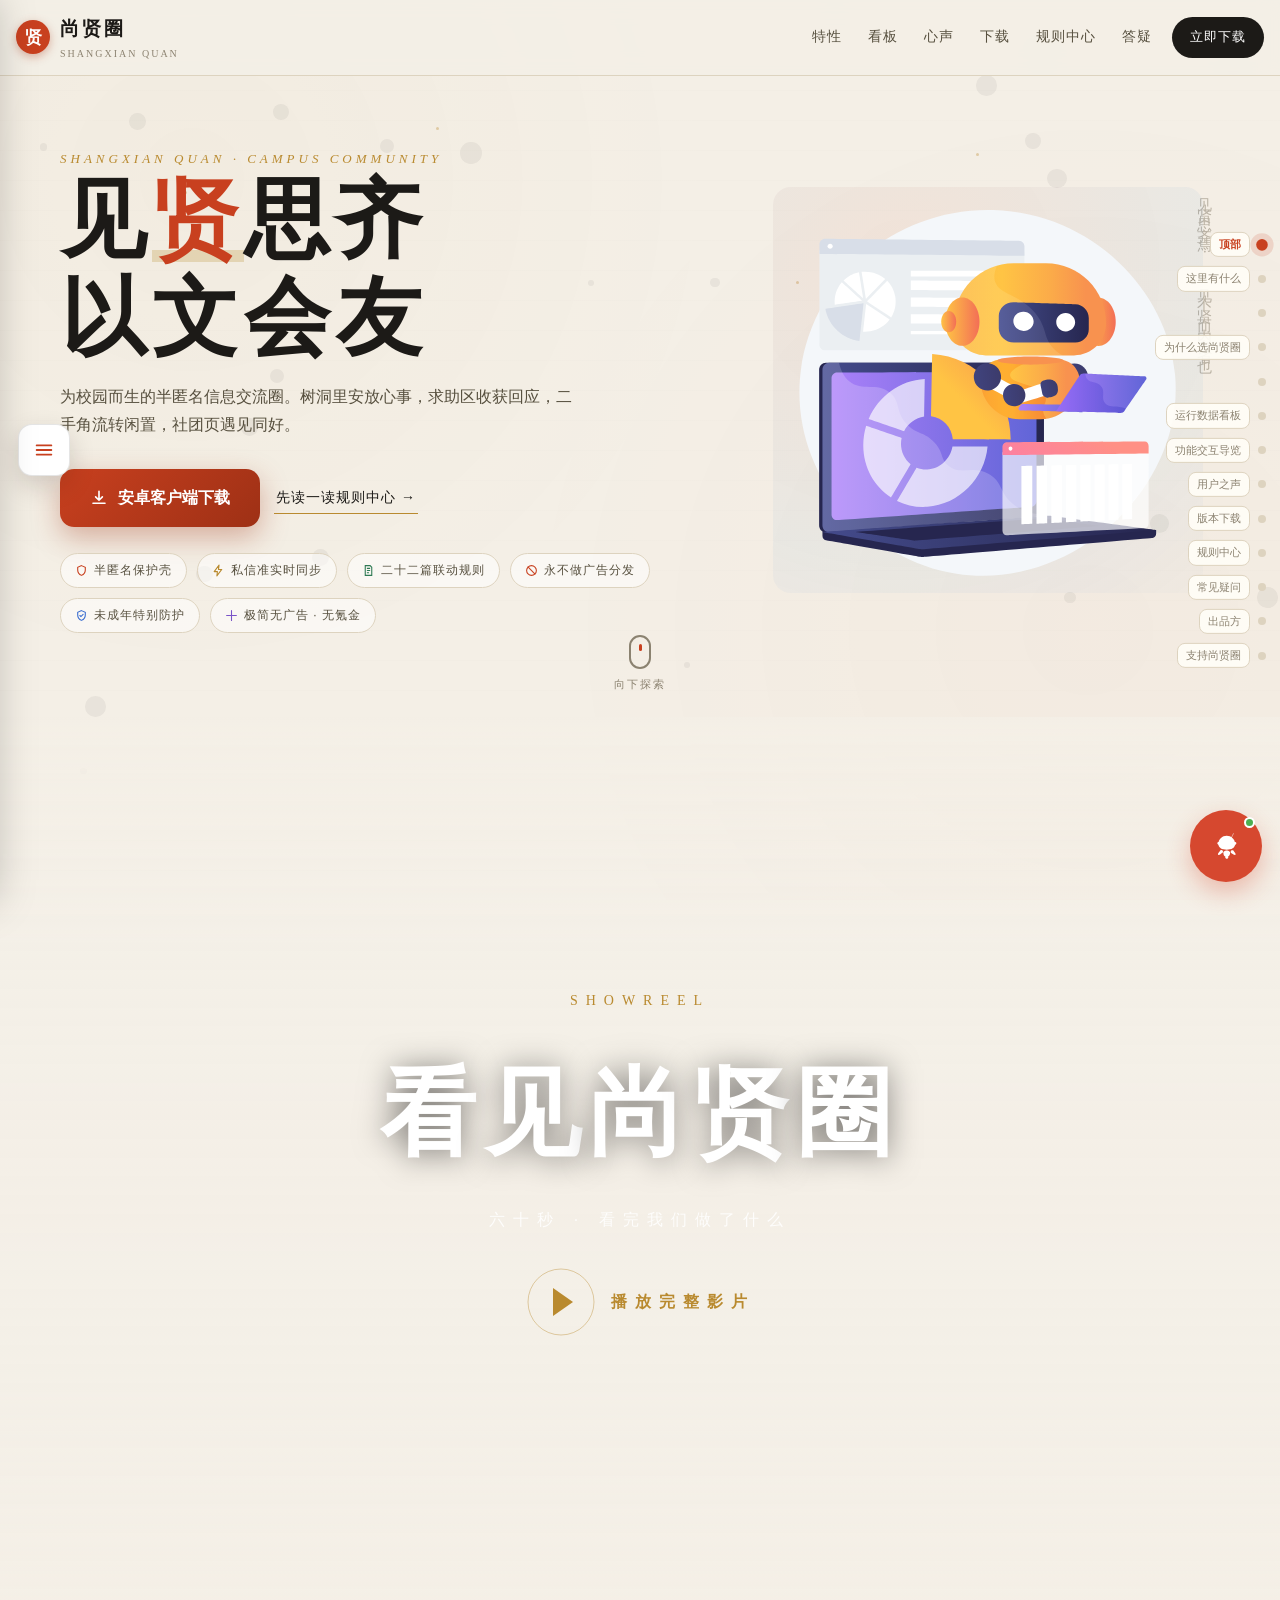
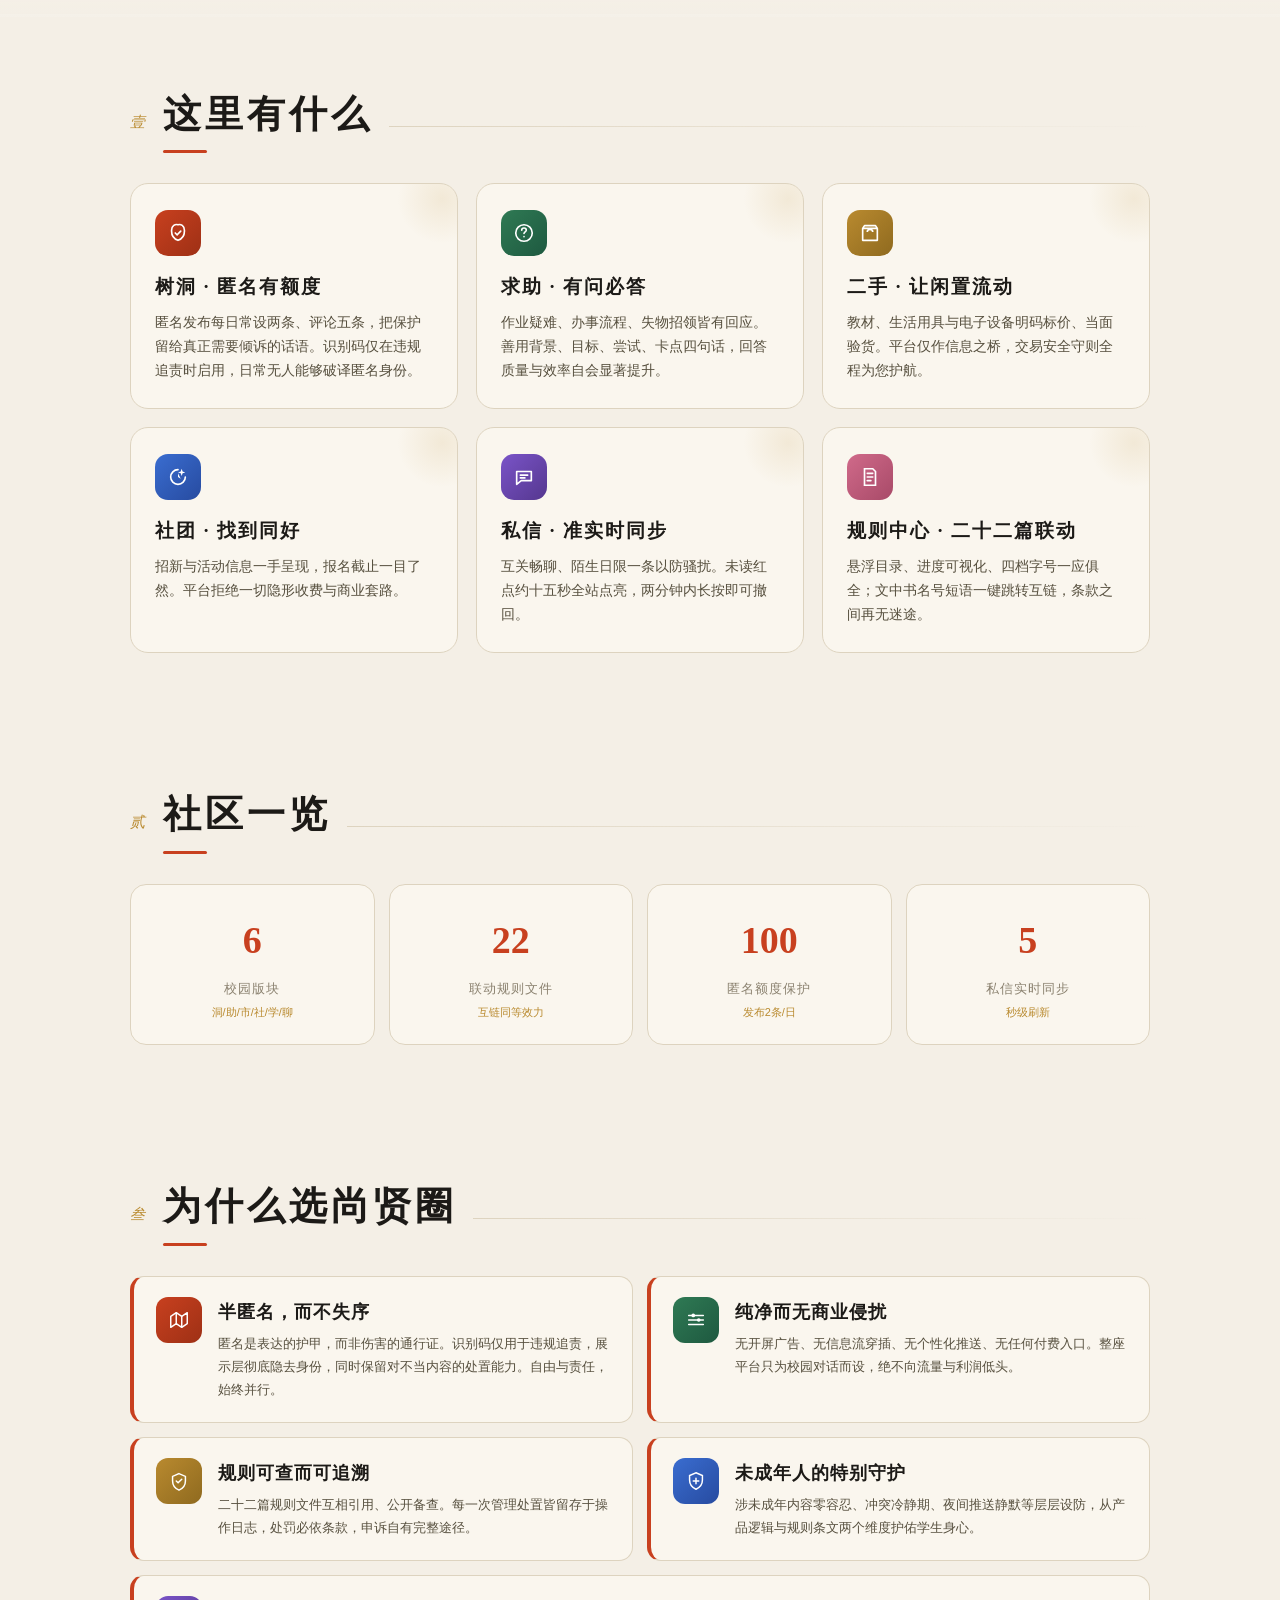
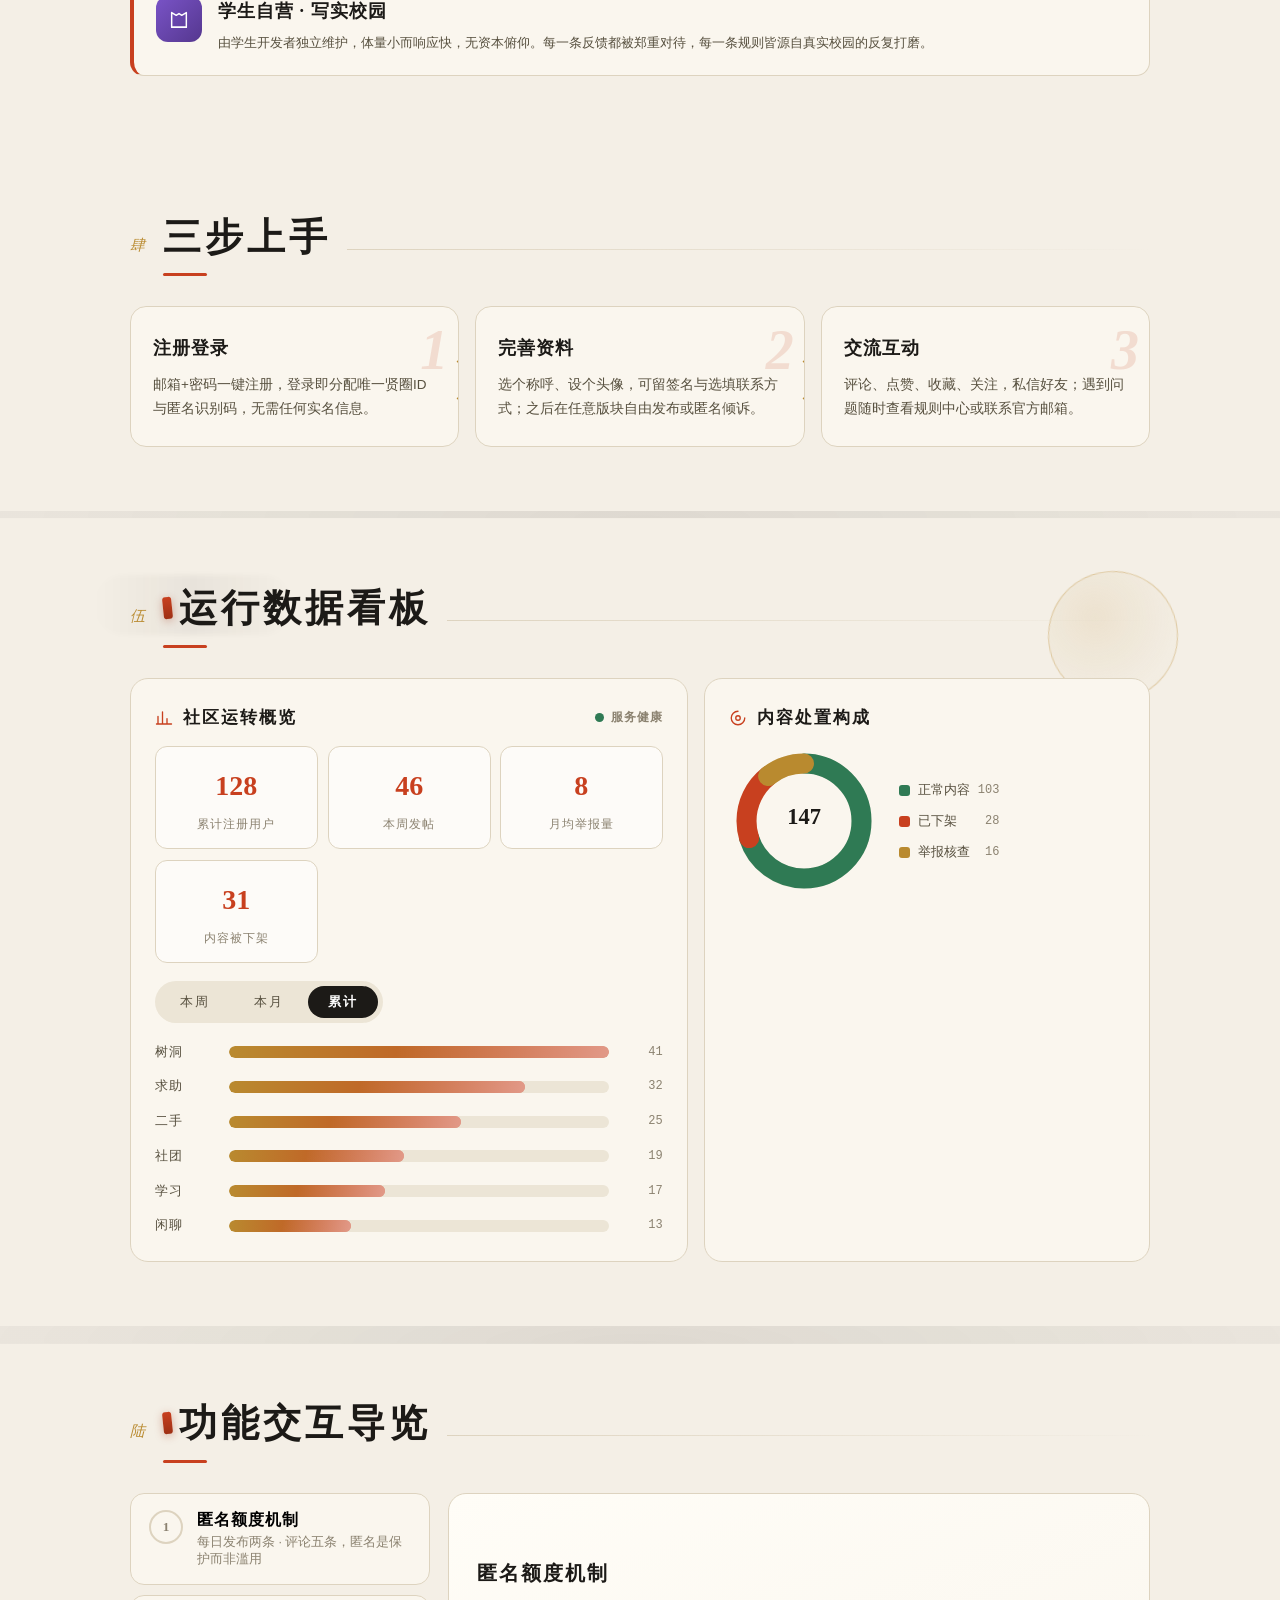
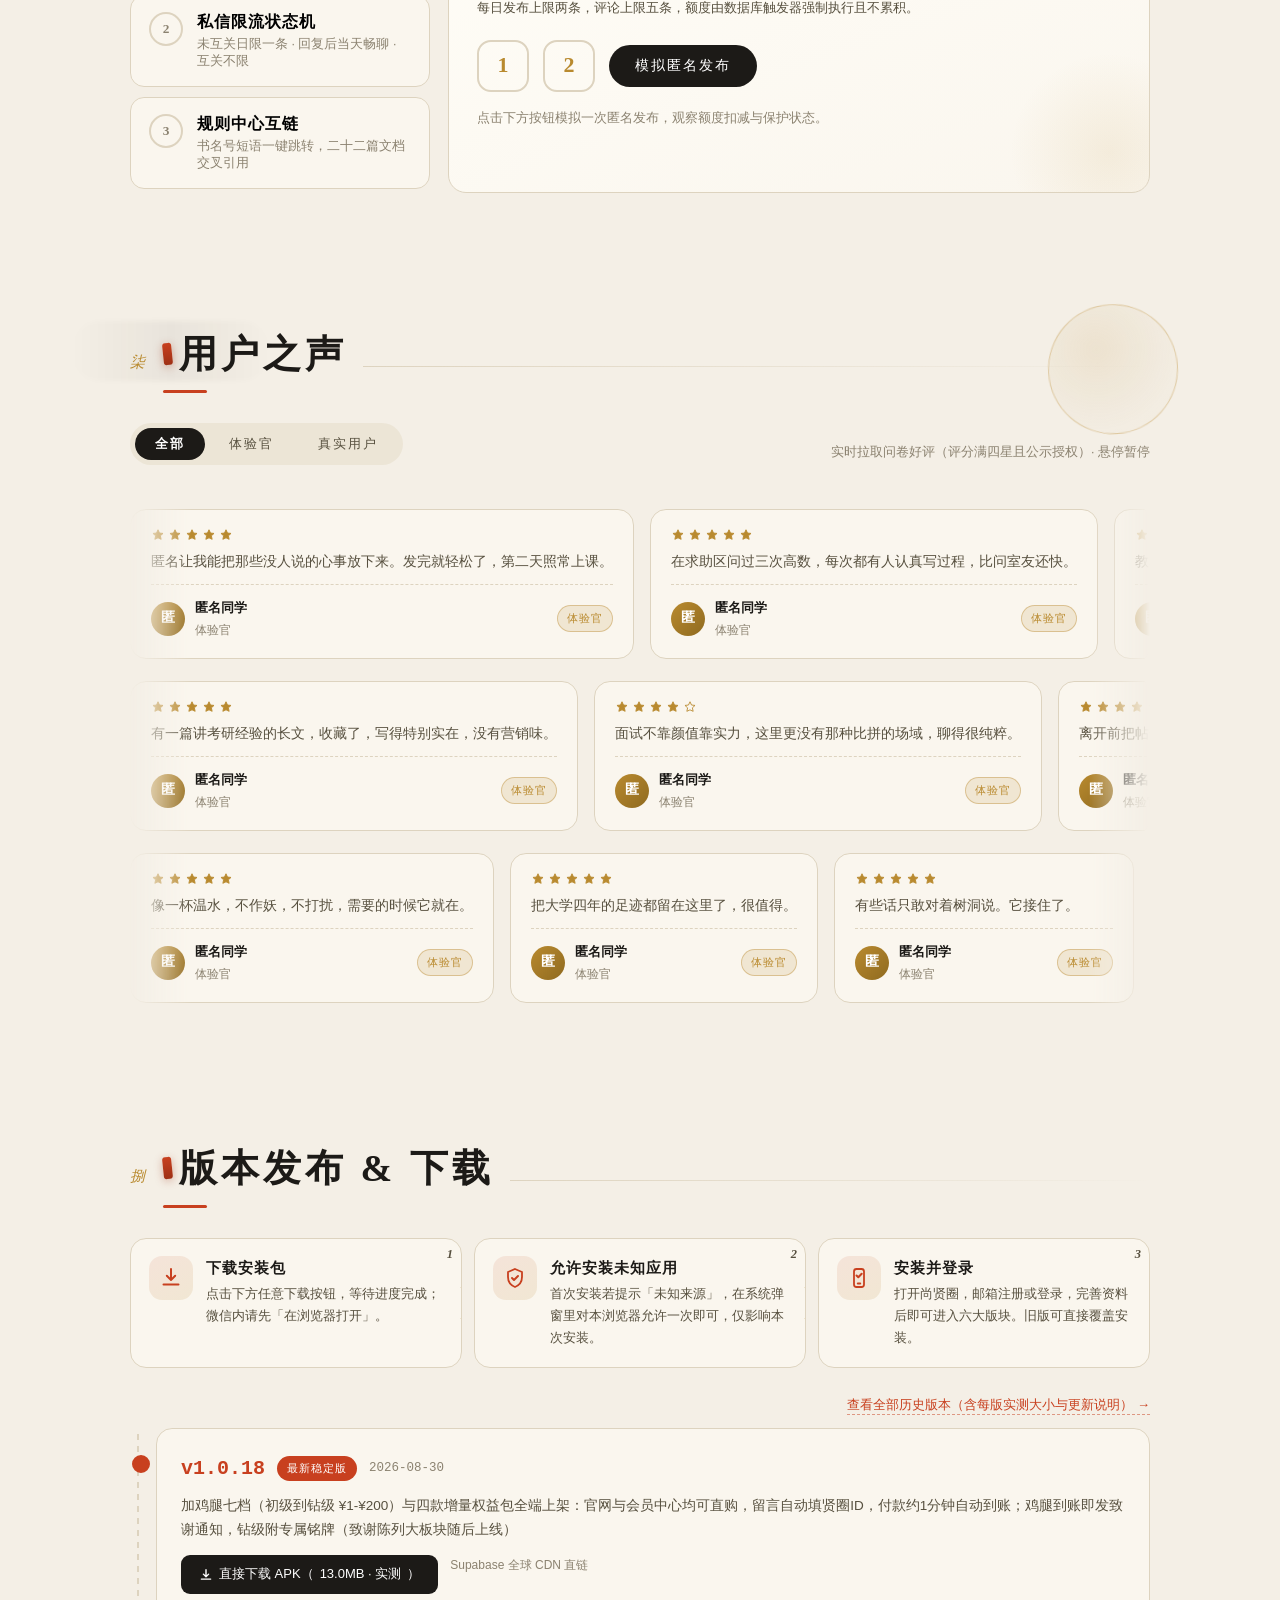
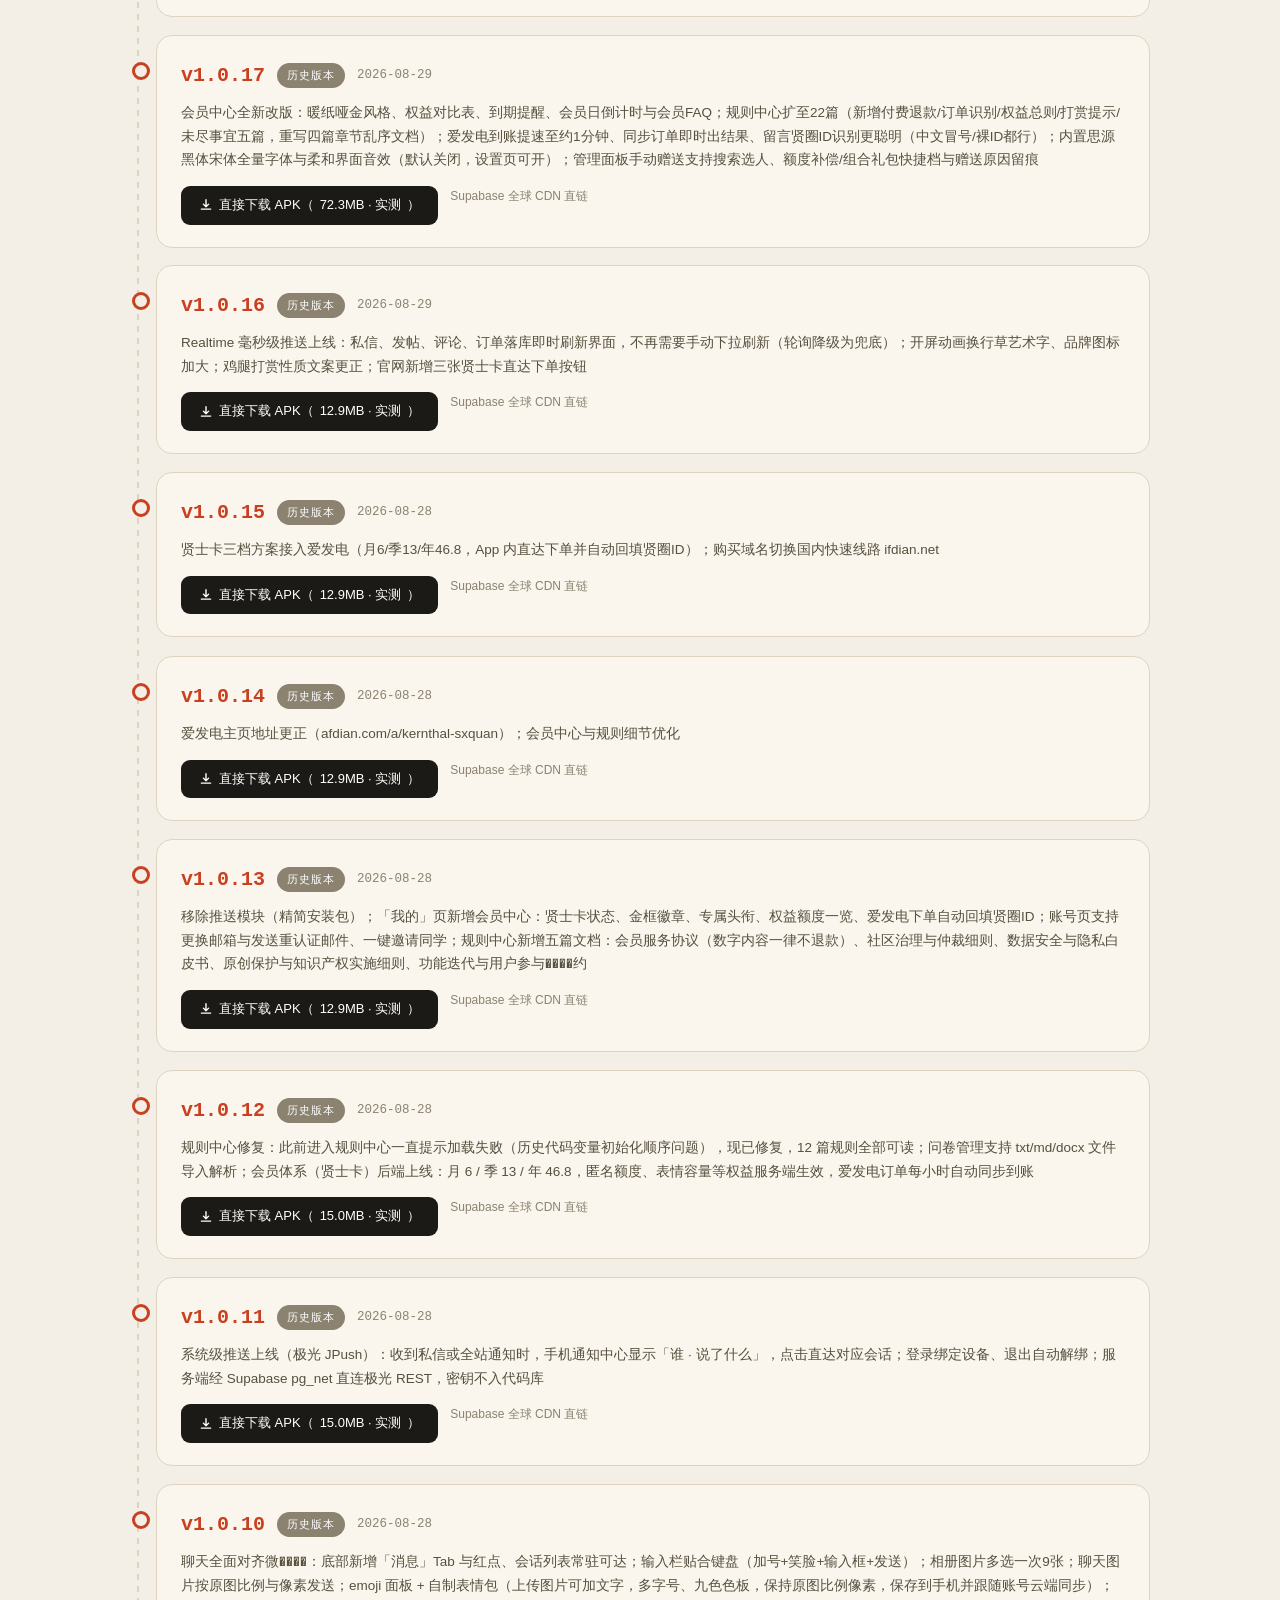
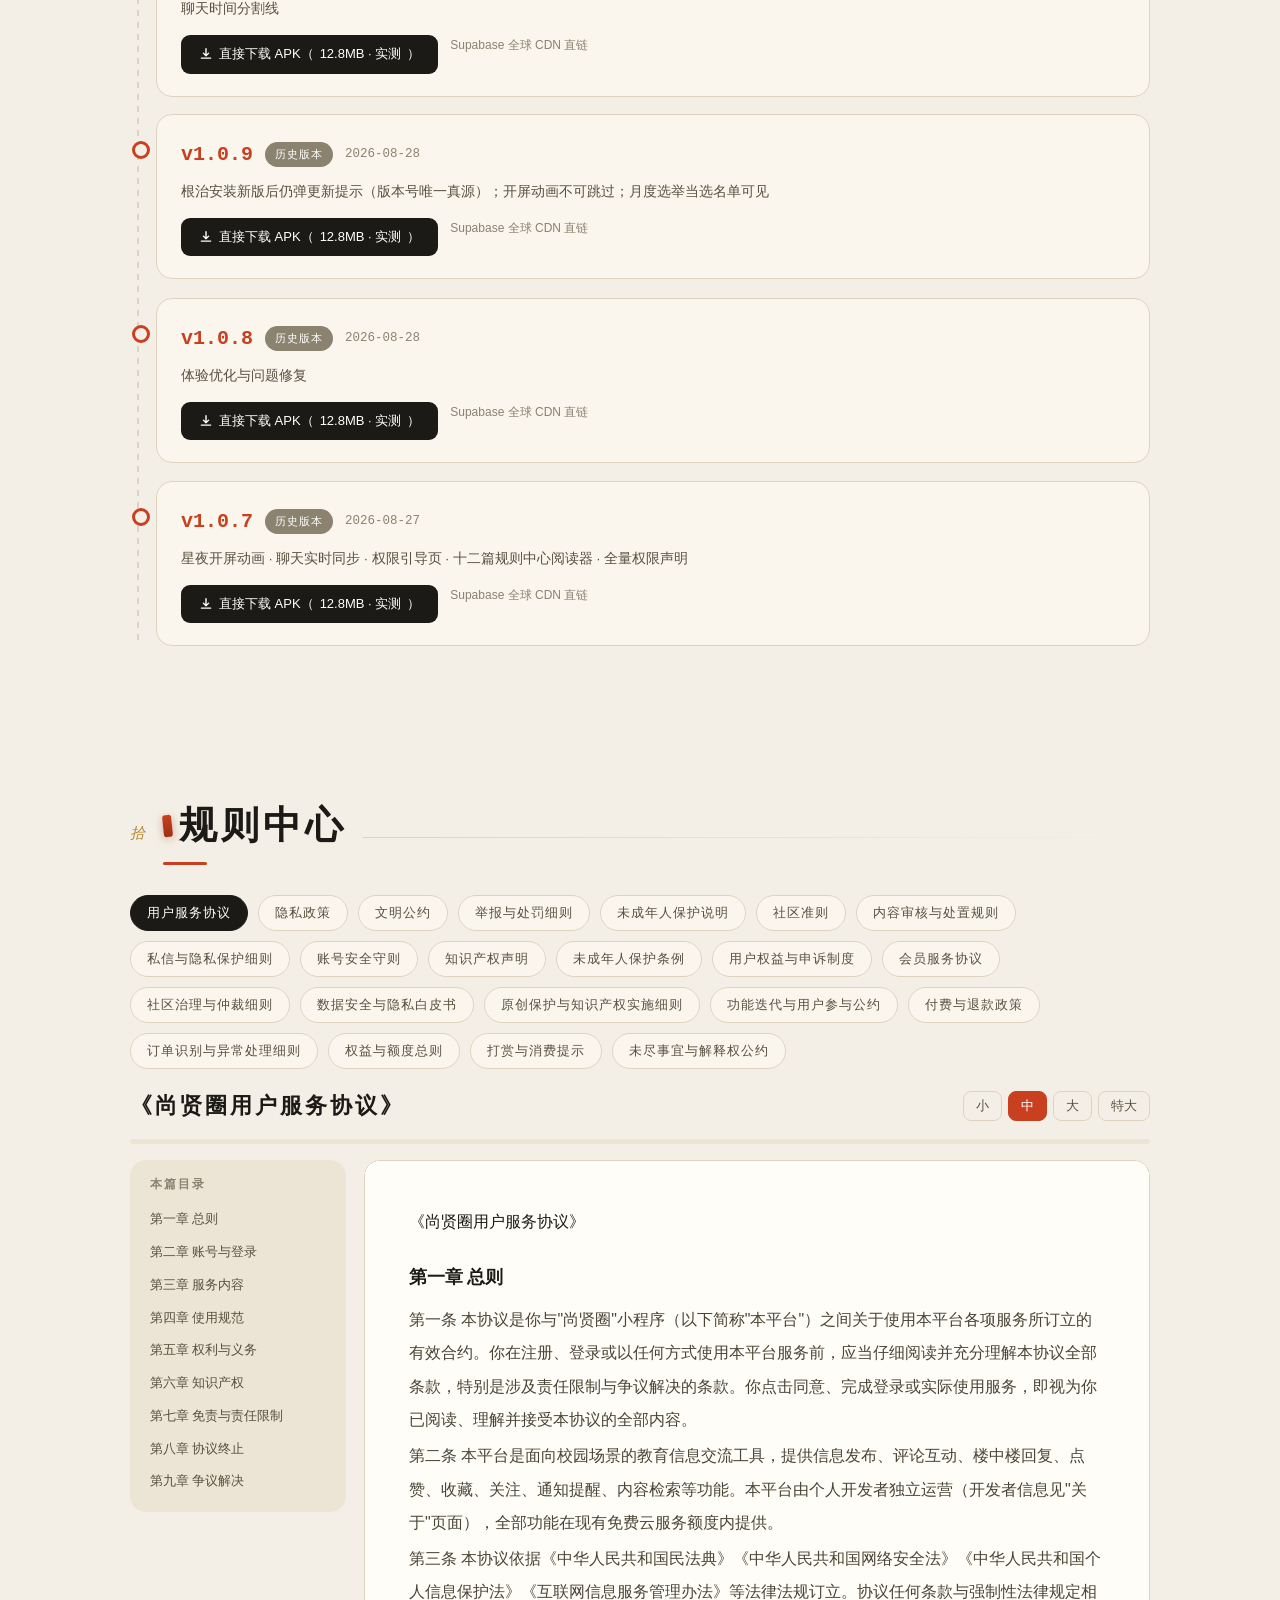
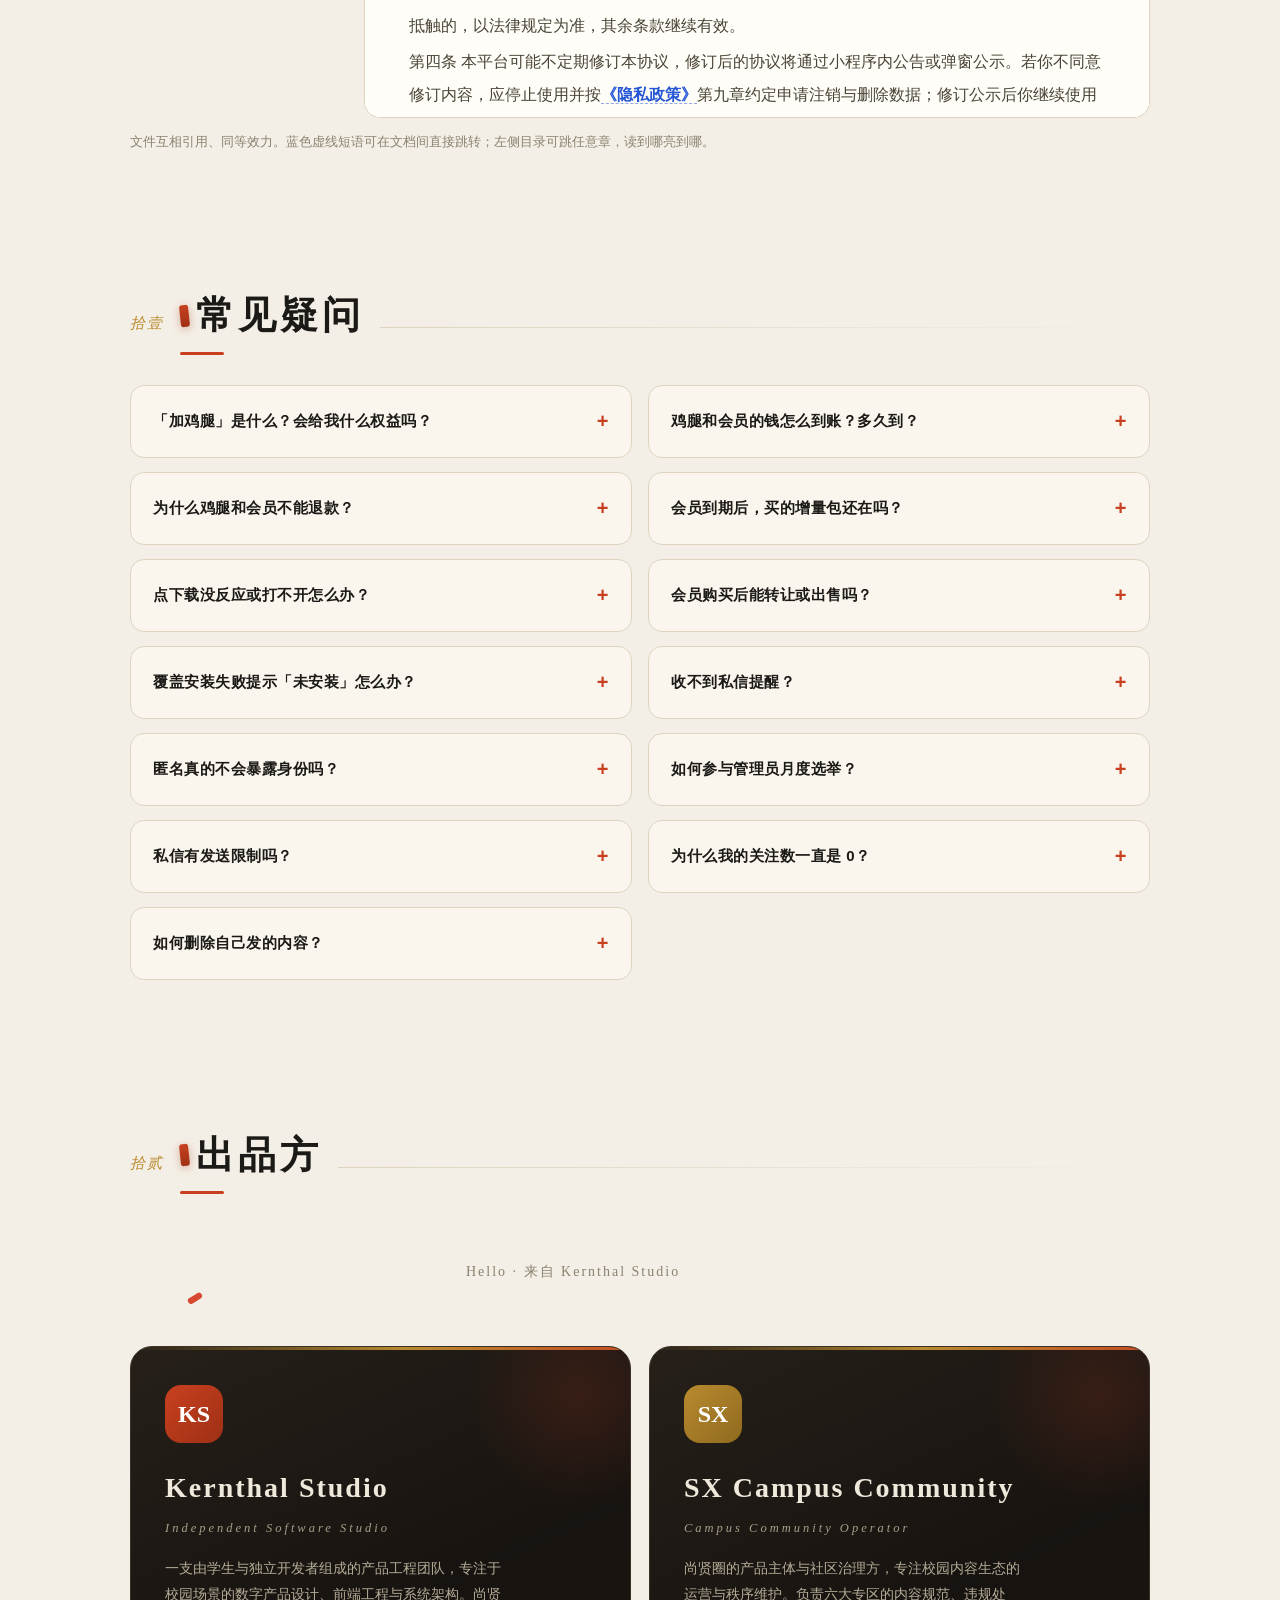
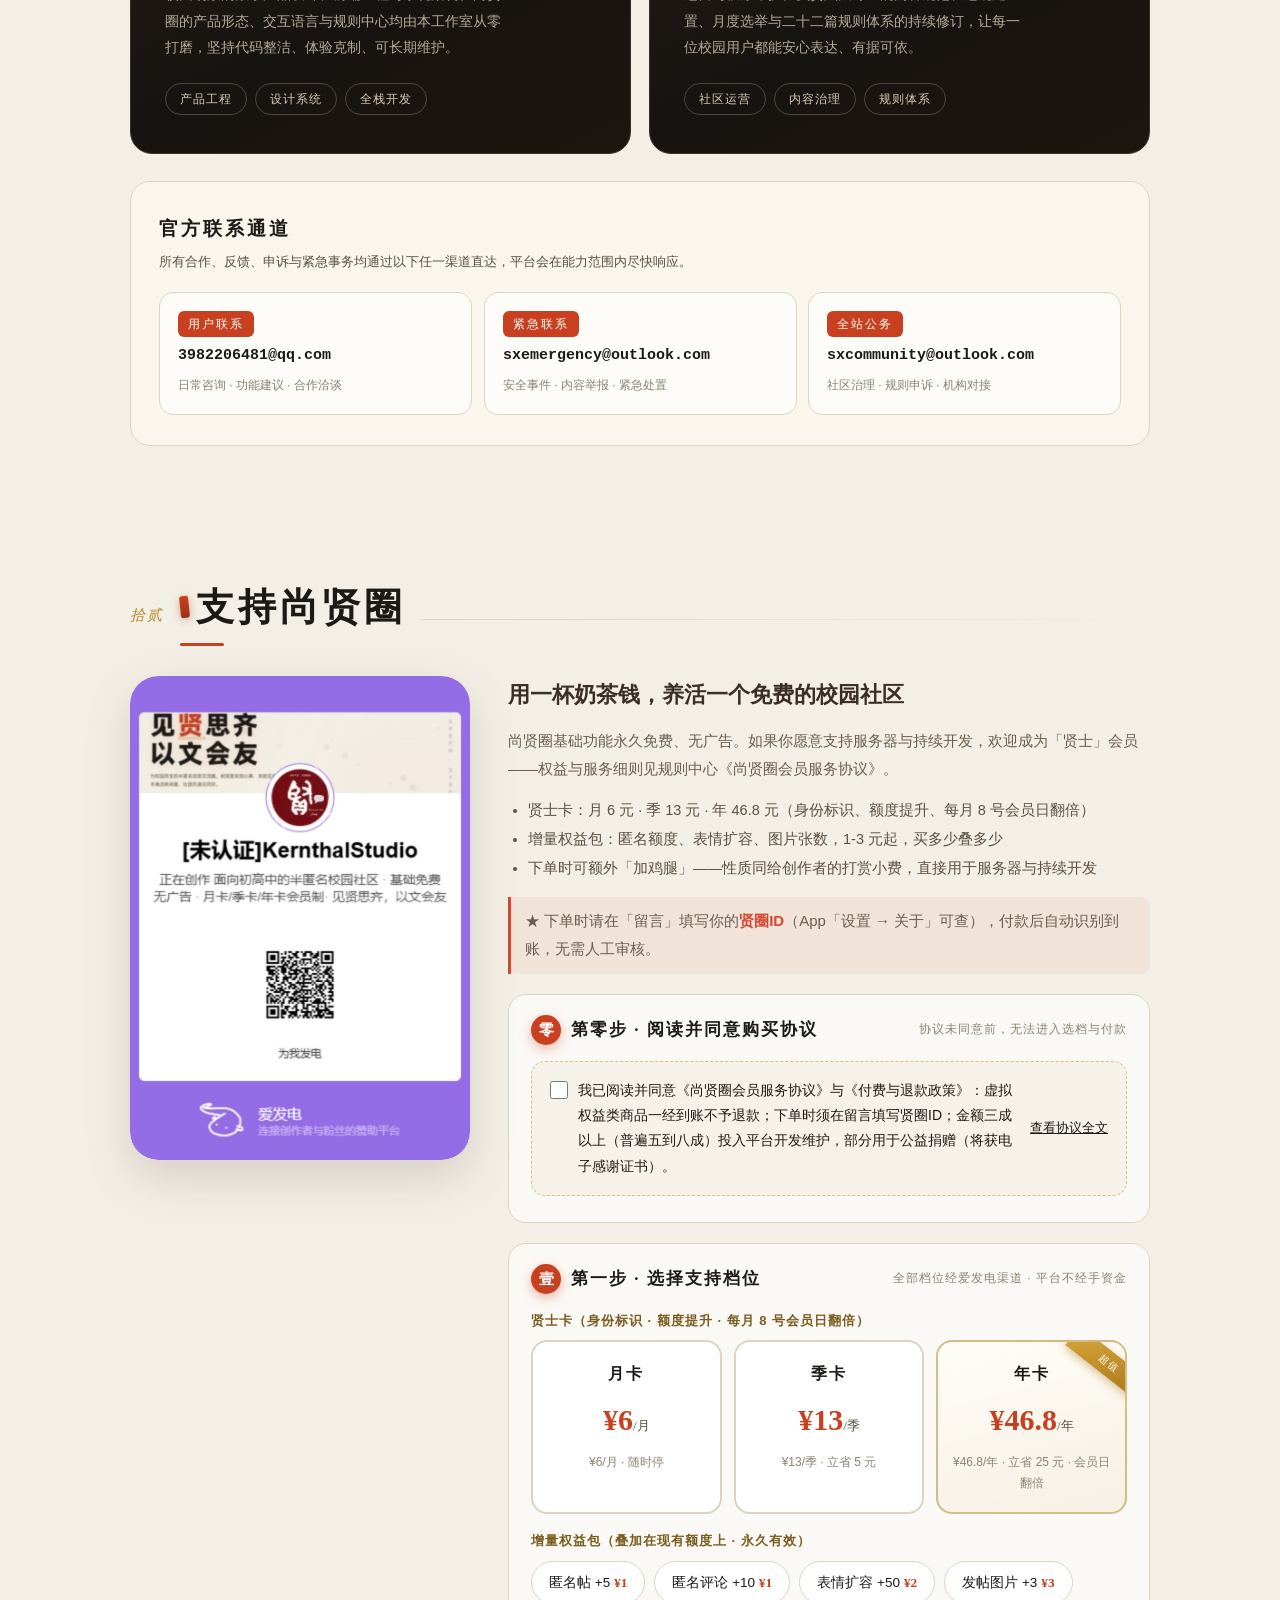
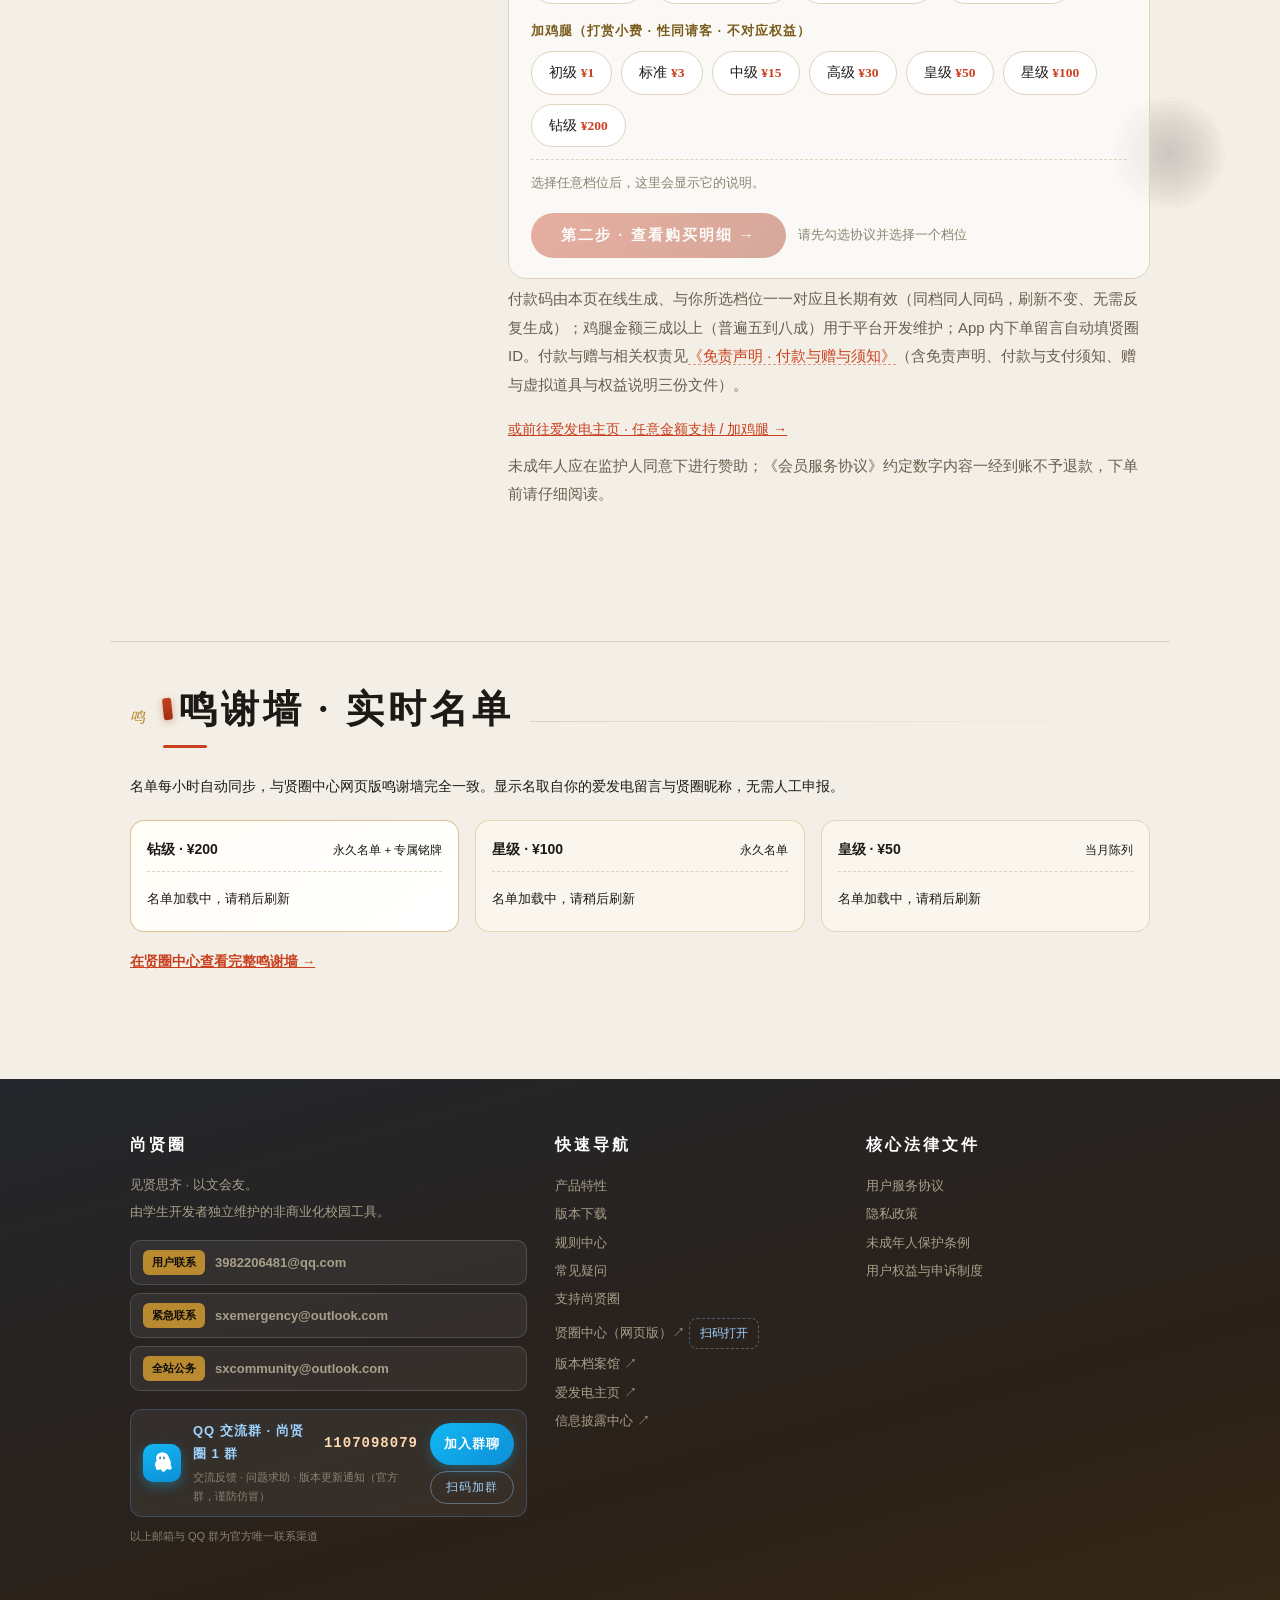
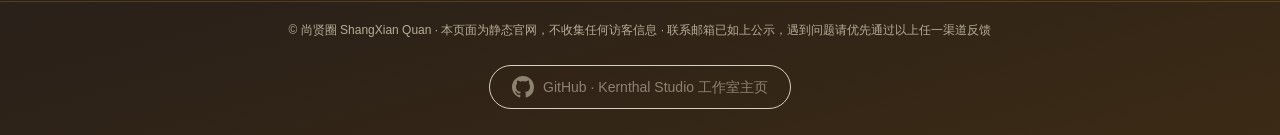
==== commit 9b60c9a0: "feat(thanks): 官网新增鸣谢墙实时名单（直连贤圈中心新库公开RPC，上下滚动/悬停暂停）" ====
--- a/index.html
+++ b/index.html
@@ -1366,6 +1366,18 @@
       </div>
     </div>
   </div>
+
+  <!-- ═══ 鸣谢墙 · 实时名单（数据每小时自动同步自贤圈中心） ═══ -->
+  <div class="wrap thanks-wrap" id="thanksLive">
+    <div class="sec-head"><span class="sec-no">鸣</span><h2 class="sec-title">鸣谢墙 · 实时名单</h2><div class="sec-line"></div></div>
+    <p class="thanks-sub">名单每小时自动同步，与贤圈中心网页版鸣谢墙完全一致。显示名取自你的爱发电留言与贤圈昵称，无需人工申报。</p>
+    <div class="thanks-grid" id="thanksGrid">
+      <div class="thanks-tier" data-tier="diamond"><div class="tt-head"><b>钻级 · ¥200</b><span>永久名单 + 专属铭牌</span></div><div class="tt-scroll"><div class="tt-track"></div></div></div>
+      <div class="thanks-tier" data-tier="star"><div class="tt-head"><b>星级 · ¥100</b><span>永久名单</span></div><div class="tt-scroll"><div class="tt-track"></div></div></div>
+      <div class="thanks-tier" data-tier="royal"><div class="tt-head"><b>皇级 · ¥50</b><span>当月陈列</span></div><div class="tt-scroll"><div class="tt-track"></div></div></div>
+    </div>
+    <a class="thanks-more" href="https://sxcommunity.github.io/xq-center/" target="_blank" rel="noopener">在贤圈中心查看完整鸣谢墙 →</a>
+  </div>
 </section>
 
 <!-- 明细协议模态（第二步） -->
@@ -2139,6 +2151,27 @@
 .afd-tipnote{font-size:12px;color:#a2937f;line-height:1.8;margin:10px 0 4px}
 .afd-more{display:inline-block;font-size:14px;color:var(--cinnabar);text-decoration:underline}
 .afd-minor{font-size:12.5px;color:#a2937f}
+/* ═══ 鸣谢墙 · 实时名单（官网） ═══ */
+.thanks-wrap{margin-top:56px;padding-top:34px;border-top:1px solid var(--line)}
+.thanks-sub{font-size:13.5px;color:var(--ink-2);max-width:760px;margin:-4px 0 20px;line-height:1.9}
+.thanks-grid{display:grid;grid-template-columns:1fr;gap:16px}
+@media(min-width:820px){.thanks-grid{grid-template-columns:repeat(3,1fr)}}
+.thanks-tier{background:var(--card);border:1px solid var(--line);border-radius:14px;padding:16px;transition:box-shadow .3s}
+.thanks-tier:hover{box-shadow:0 6px 20px rgba(31,28,24,.07)}
+.thanks-tier[data-tier="diamond"]{border-color:rgba(185,138,47,.5);background:linear-gradient(140deg,#fffdf6,#fff)}
+.thanks-tier[data-tier="star"]{border-color:rgba(185,138,47,.3)}
+.tt-head{display:flex;align-items:baseline;justify-content:space-between;gap:10px;margin-bottom:12px;padding-bottom:10px;border-bottom:1px dashed var(--line)}
+.tt-head b{font-size:14px;font-weight:800}
+.tt-head span{font-size:11.5px;color:var(--ink-3)}
+.tt-scroll{max-height:154px;overflow:hidden;position:relative}
+.tt-track{display:flex;flex-direction:column;gap:8px}
+.tt-track.anim{animation:ttUp var(--tt-dur,14s) linear infinite}
+.tt-scroll:hover .tt-track.anim{animation-play-state:paused}
+@keyframes ttUp{from{transform:translateY(0)}to{transform:translateY(-50%)}}
+.tt-name{font-size:13px;padding:6px 12px;border-radius:99px;background:rgba(185,138,47,.12);color:#7a5c1e;white-space:nowrap;overflow:hidden;text-overflow:ellipsis}
+.tt-empty{font-size:13px;color:var(--ink-3);padding:4px 0}
+.thanks-more{display:inline-block;margin-top:18px;font-size:13.5px;font-weight:700;color:var(--cinnabar)}
+.thanks-more:hover{text-decoration:underline}
 
 /* ═══ 弹幕心声墙（三轨横滑，常驻流动） ═══ */
 .dm-wall{display:flex;flex-direction:column;gap:14px;--dm-gap:16px}
@@ -2981,5 +3014,51 @@
   }
 })();
 </script>
+
+<script>
+/* ═══ 鸣谢墙 · 实时名单：直连贤圈中心新库公开 RPC（主库 pg_cron 每小时同步） ═══ */
+(function(){
+  var SB='https://ocgqafxaapfzraeiehqg.supabase.co';
+  var KEY='eyJhbGciOiJIUzI1NiIsInR5cCI6IkpXVCJ9.eyJpc3MiOiJzdXBhYmFzZSIsInJlZiI6Im9jZ3FhZnhhYXBmenJhZWllaHFnIiwicm9sZSI6ImFub24iLCJpYXQiOjE3ODc5OTYwOTYsImV4cCI6MjEwMzU3MjA5Nn0.icNXBGRtofllZkvypUvbJqwRxxaLwVLaXC92J5DhKI0';
+  var grid=document.getElementById('thanksGrid');
+  if(!grid)return;
+  function esc(s){return String(s).replace(/[&<>"]/g,function(c){return {'&':'&amp;','<':'&lt;','>':'&gt;','"':'&quot;'}[c]})}
+  function paint(d){
+    ['diamond','star','royal'].forEach(function(t){
+      var tier=grid.querySelector('[data-tier="'+t+'"]'); if(!tier)return;
+      var track=tier.querySelector('.tt-track');
+      var names=((d&&d[t])||[]).filter(Boolean);
+      if(!names.length){
+        track.classList.remove('anim');
+        track.innerHTML='<div class="tt-empty">虚位以待 · 期待你的名字</div>';
+        return;
+      }
+      var html=names.map(function(n){return '<span class="tt-name" title="'+esc(n)+'">'+esc(n)+'</span>'}).join('');
+      // 条目足够多才滚动；复制一份实现无缝循环（上下滚动）
+      if(names.length>=5){
+        track.innerHTML=html+html;
+        track.classList.add('anim');
+        track.style.setProperty('--tt-dur',(names.length*2.4)+'s');
+      }else{
+        track.classList.remove('anim');
+        track.innerHTML=html;
+      }
+    });
+  }
+  function fallback(){
+    ['diamond','star','royal'].forEach(function(t){
+      var tier=grid.querySelector('[data-tier="'+t+'"]'); if(!tier)return;
+      tier.querySelector('.tt-track').innerHTML='<div class="tt-empty">名单加载中，请稍后刷新</div>';
+    });
+  }
+  fetch(SB+'/rest/v1/rpc/xq_thanks_wall',{
+    method:'POST',
+    headers:{'apikey':KEY,'Authorization':'Bearer '+KEY,'Content-Type':'application/json'},
+    body:JSON.stringify({payload:{}})
+  }).then(function(r){return r.json()})
+    .then(function(j){ paint((j&&j.data)||j||{}) })
+    .catch(fallback);
+})();
+</script>
 </body>
 </html>
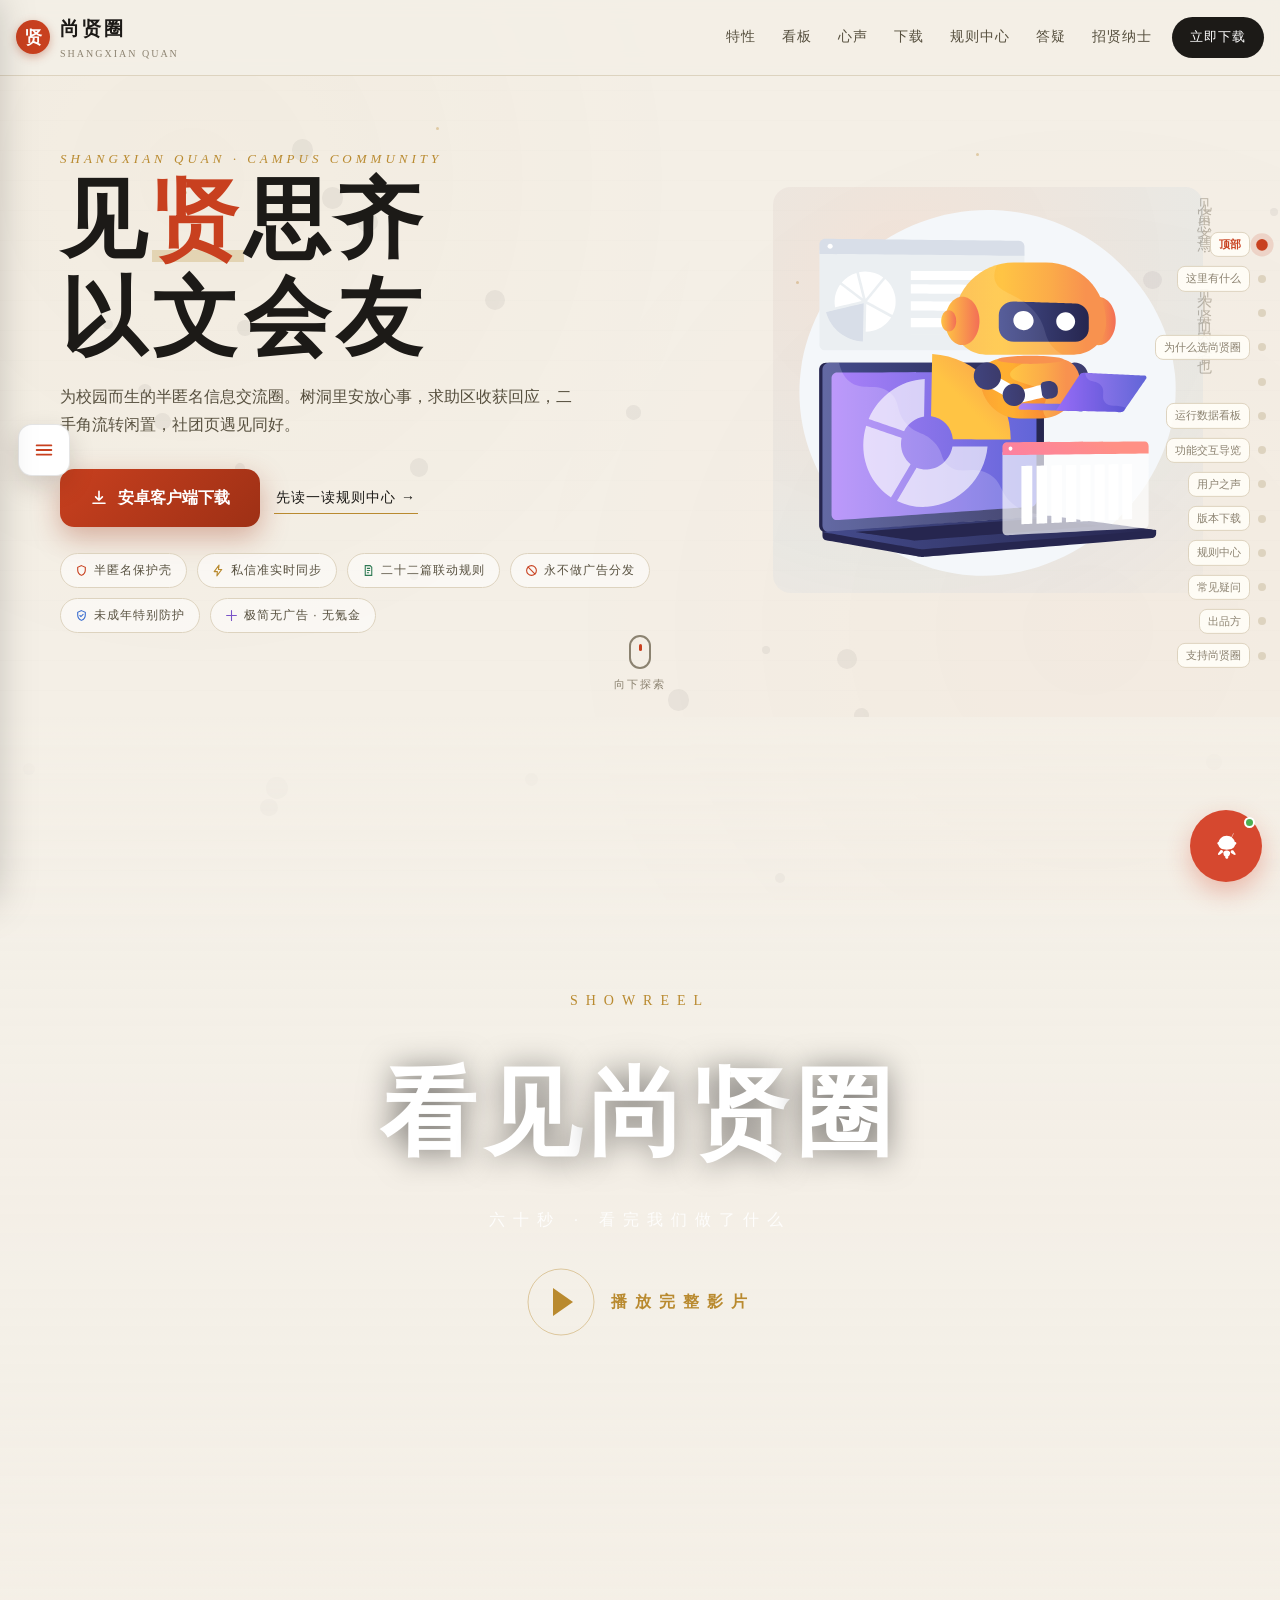
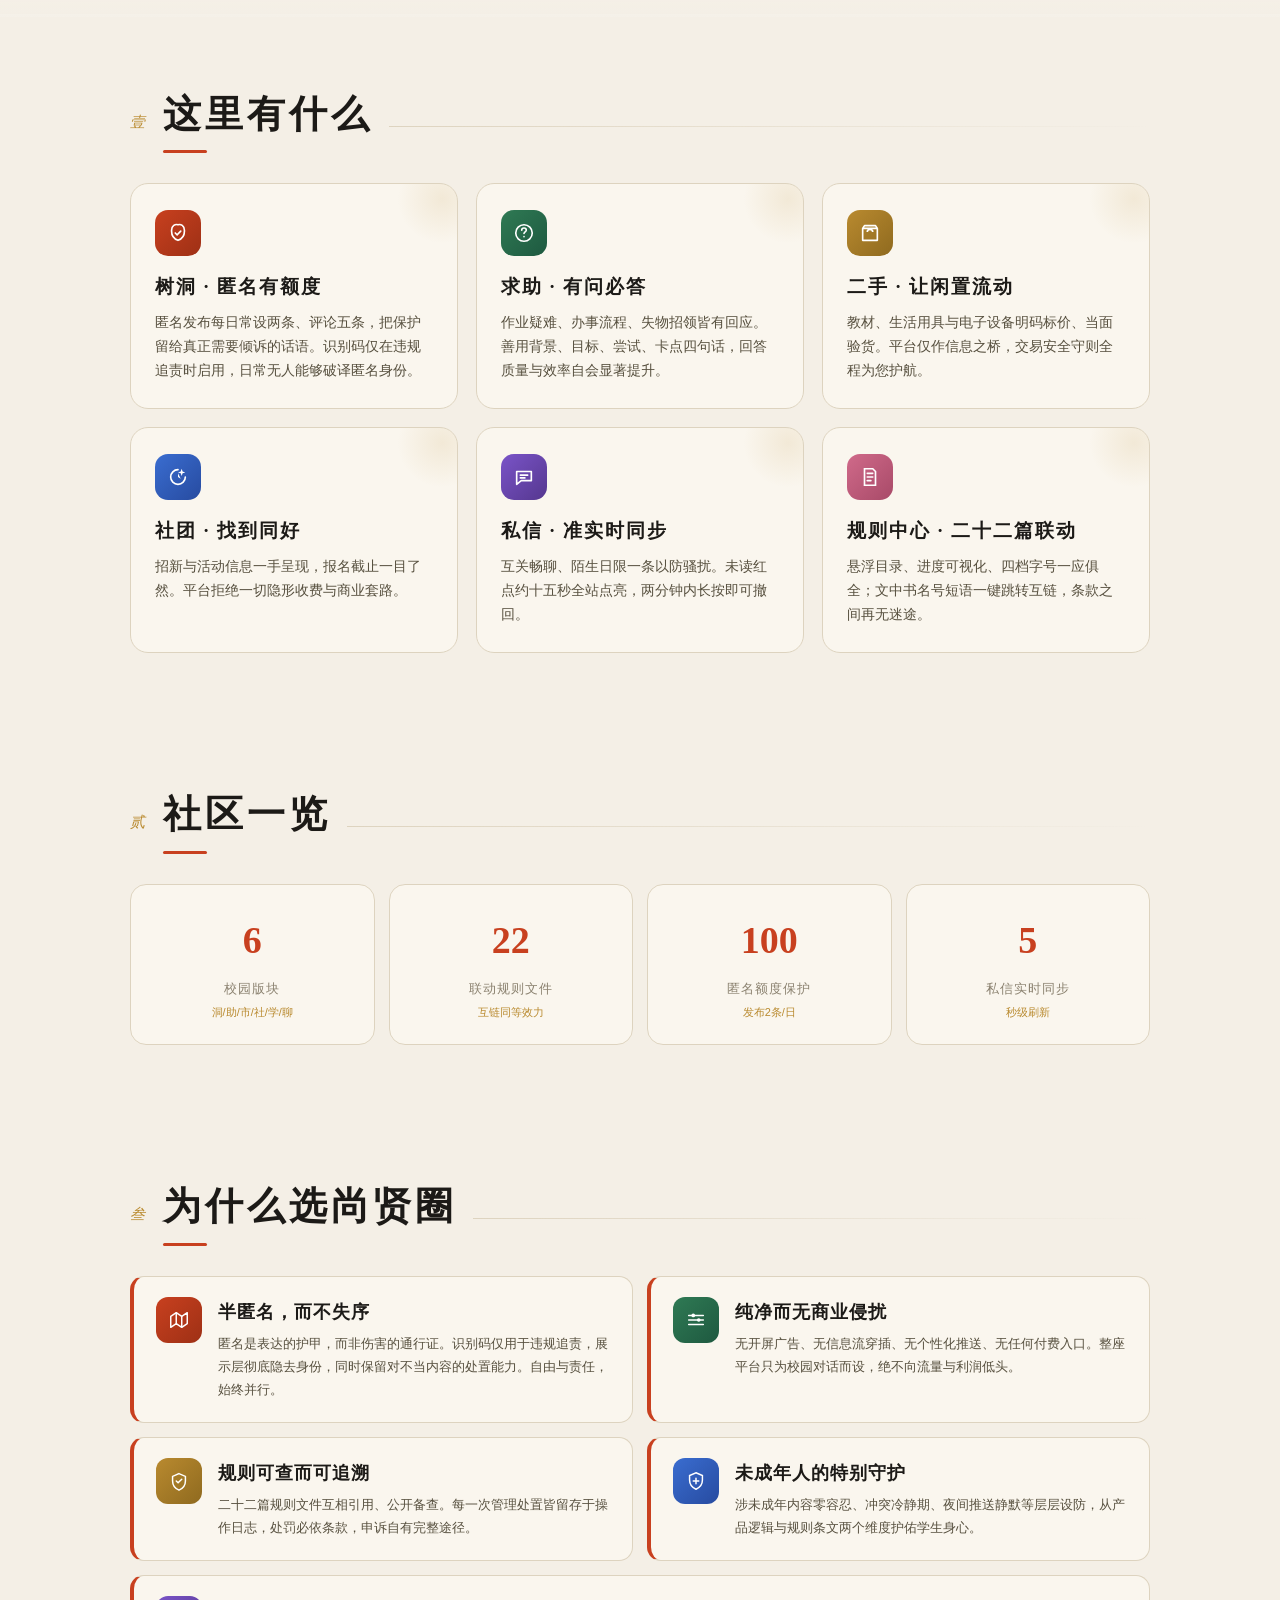
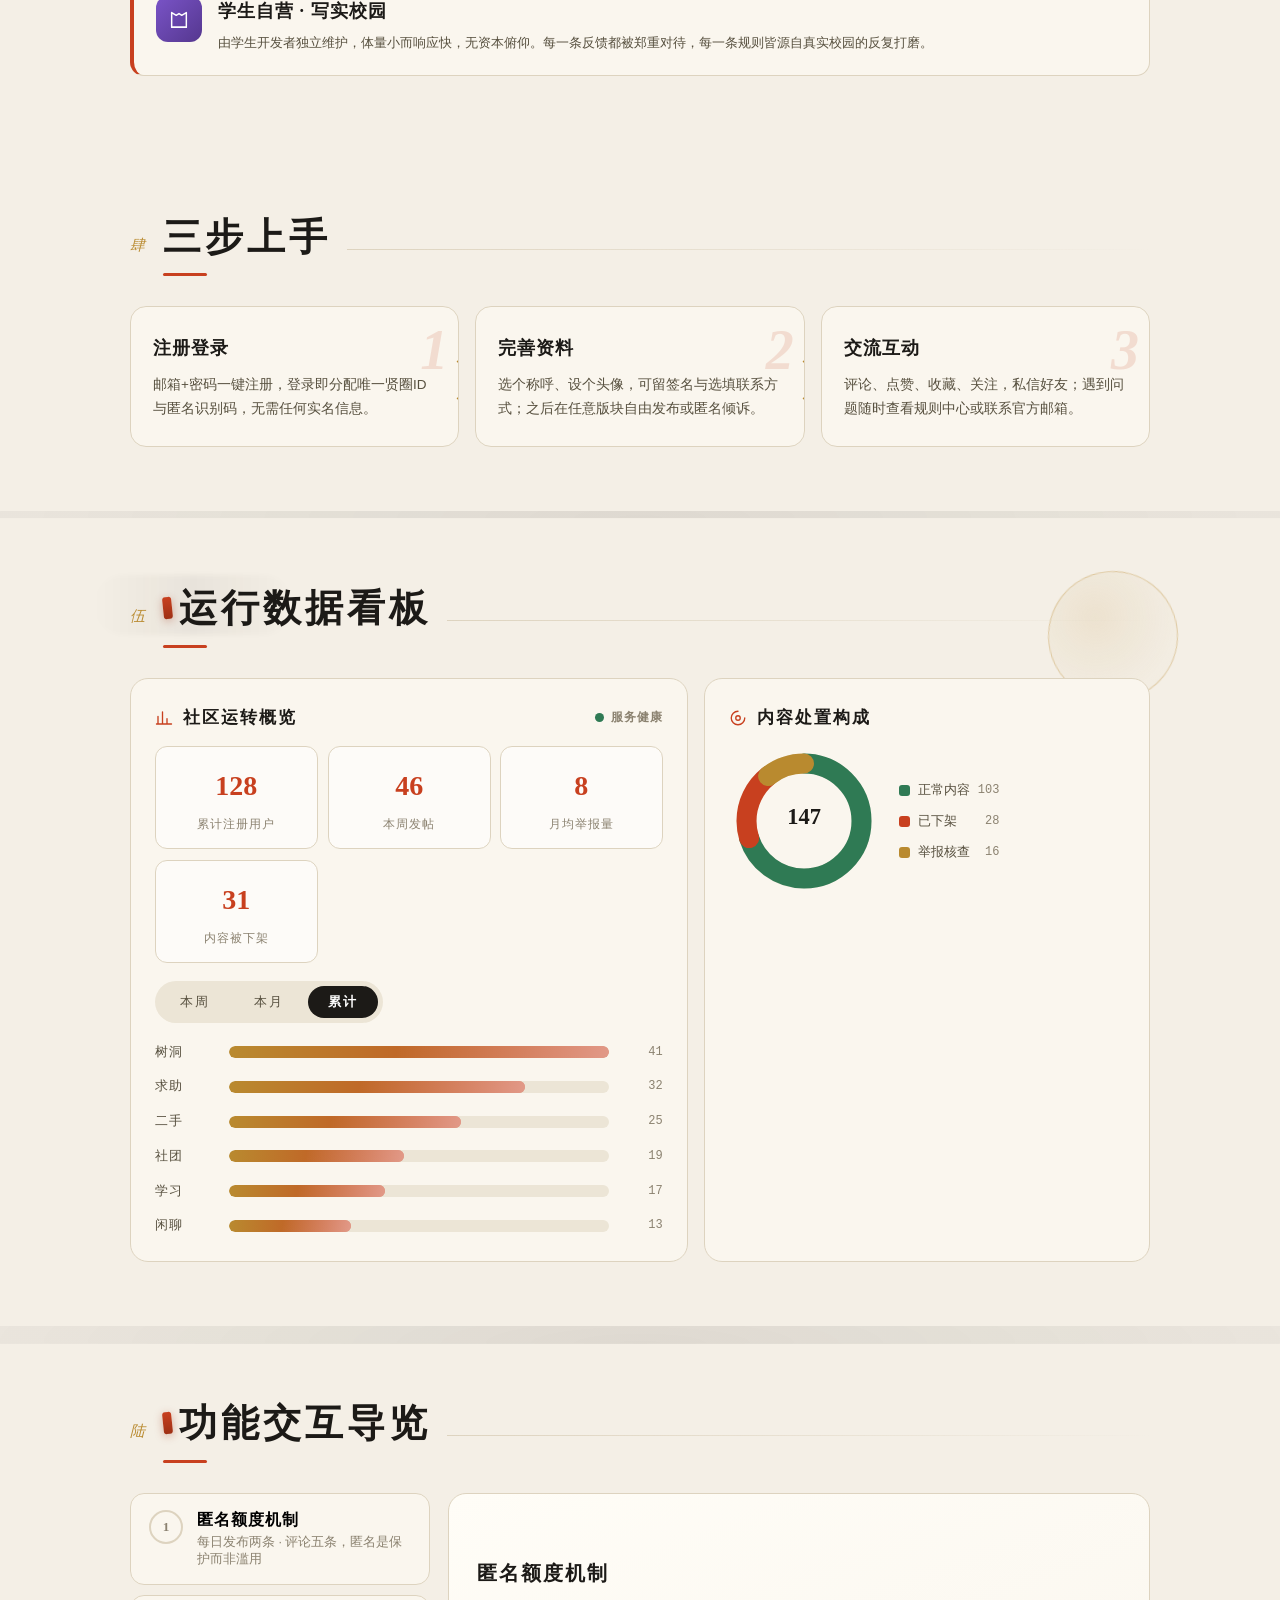
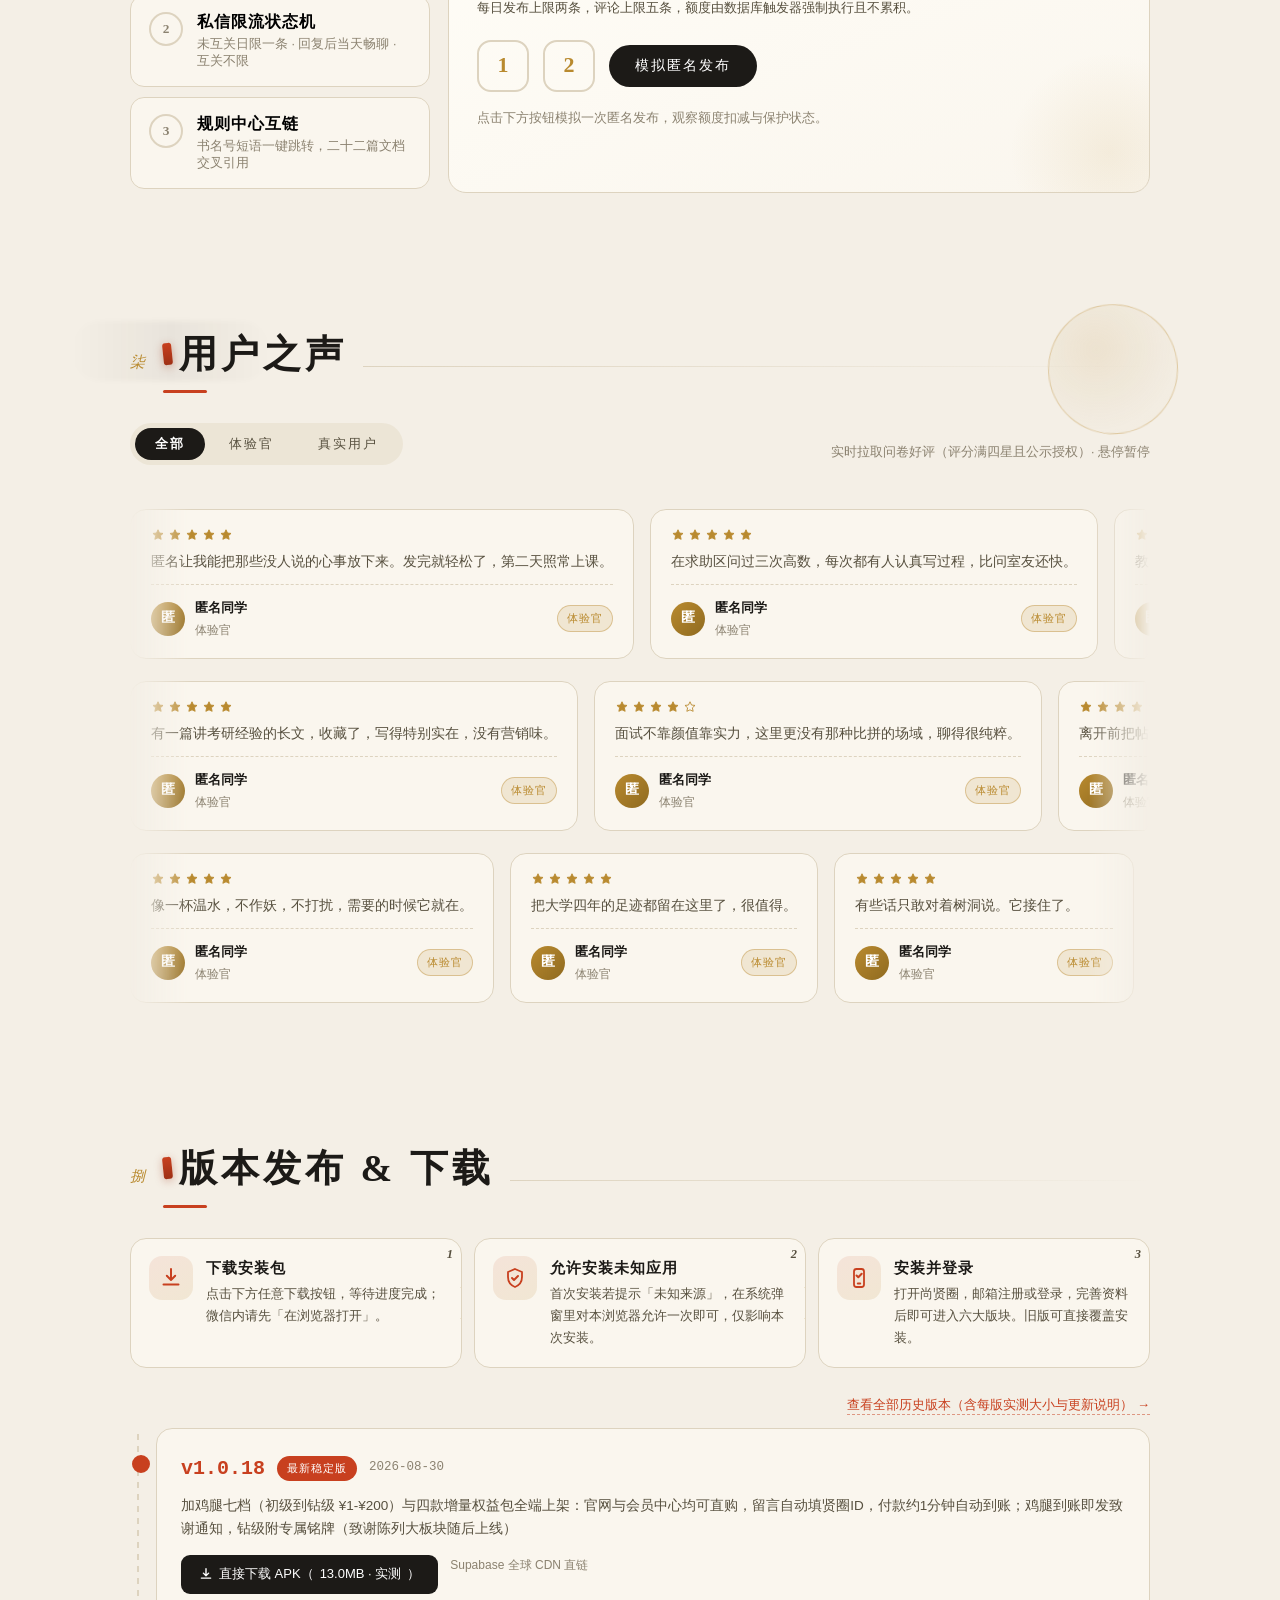
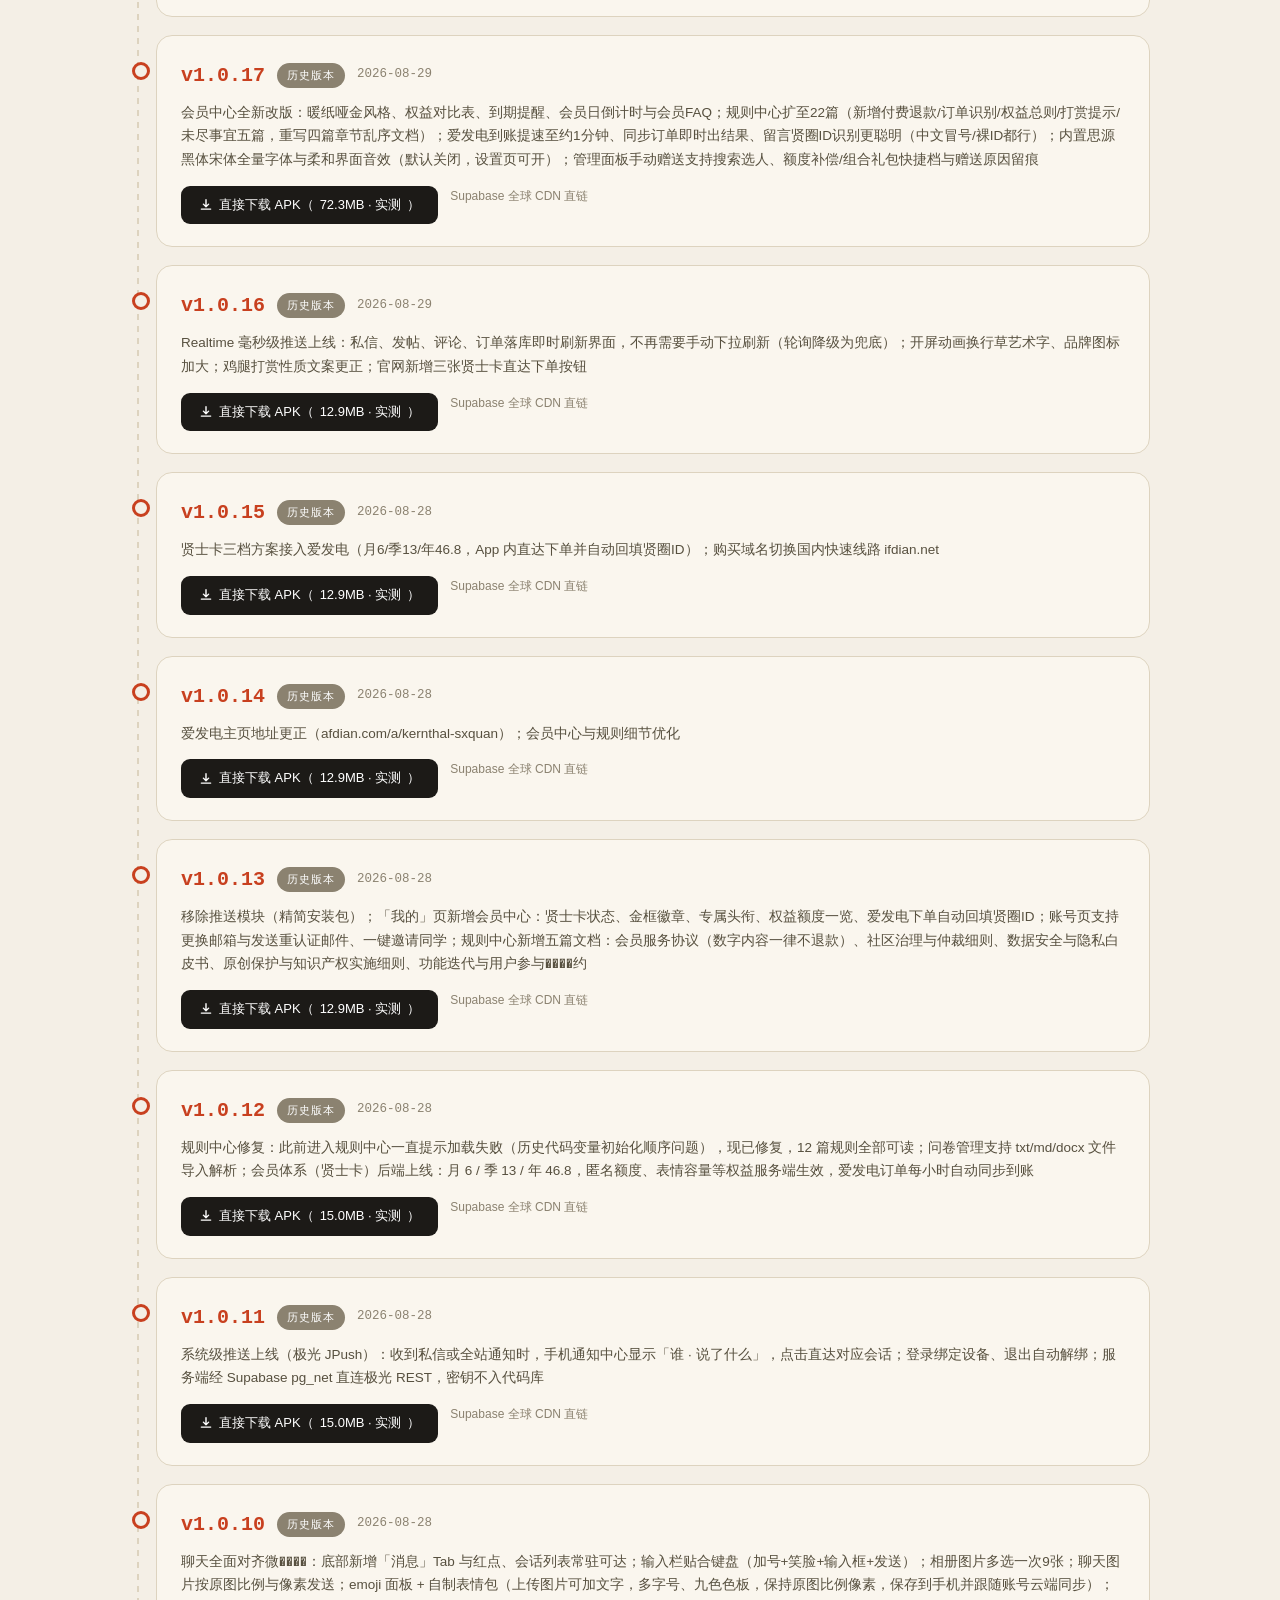
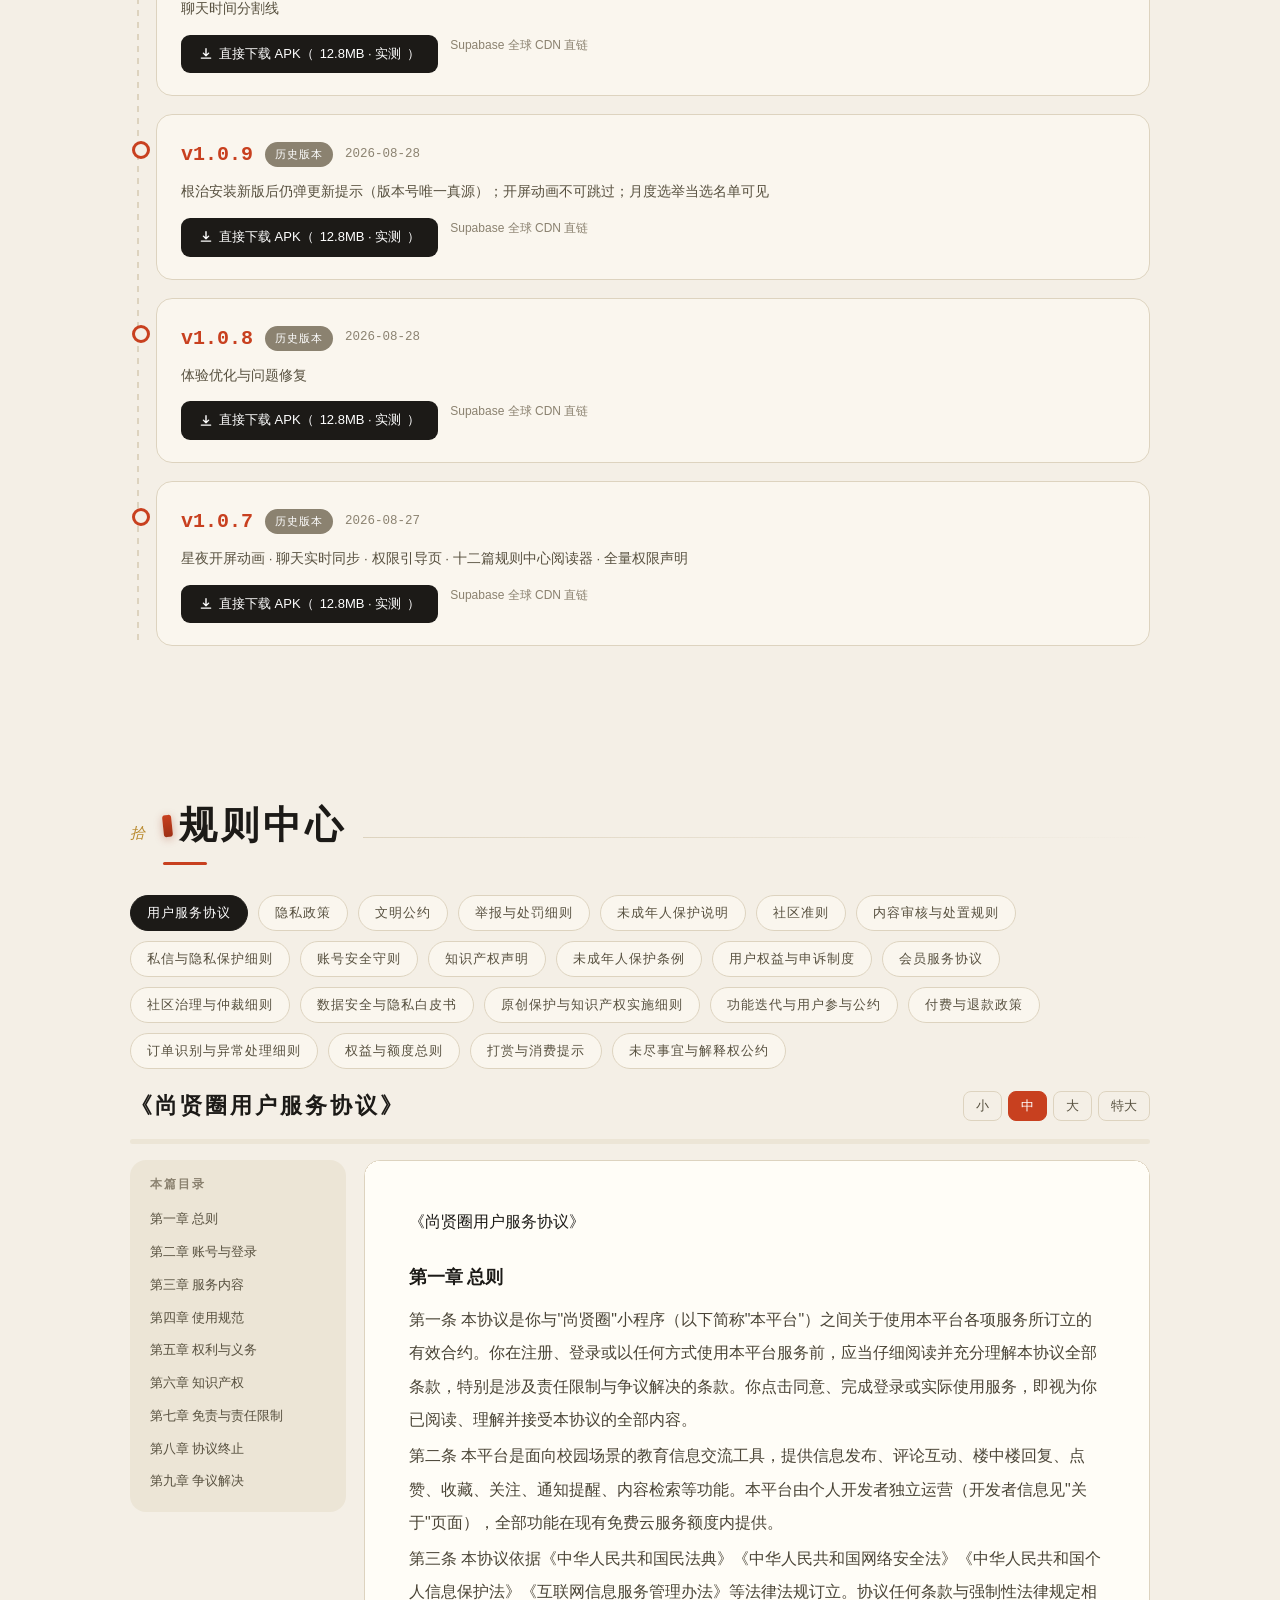
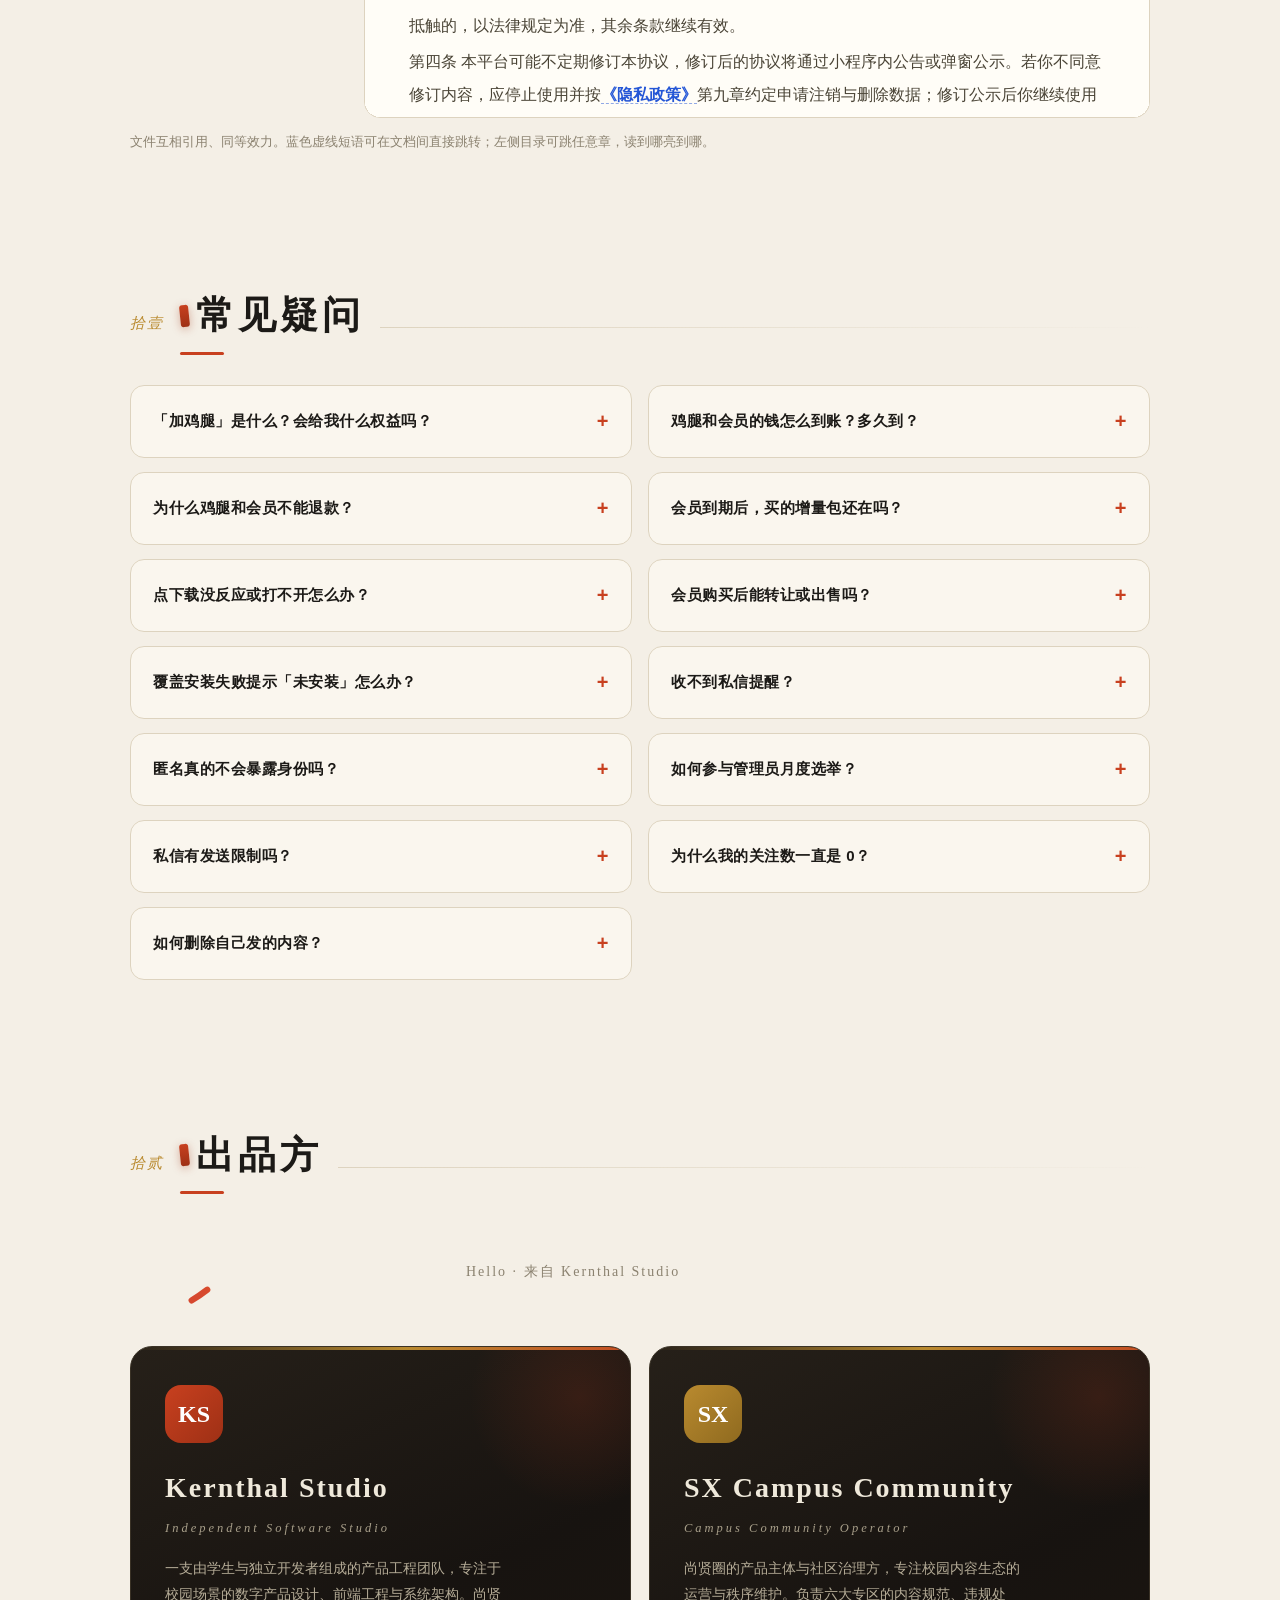
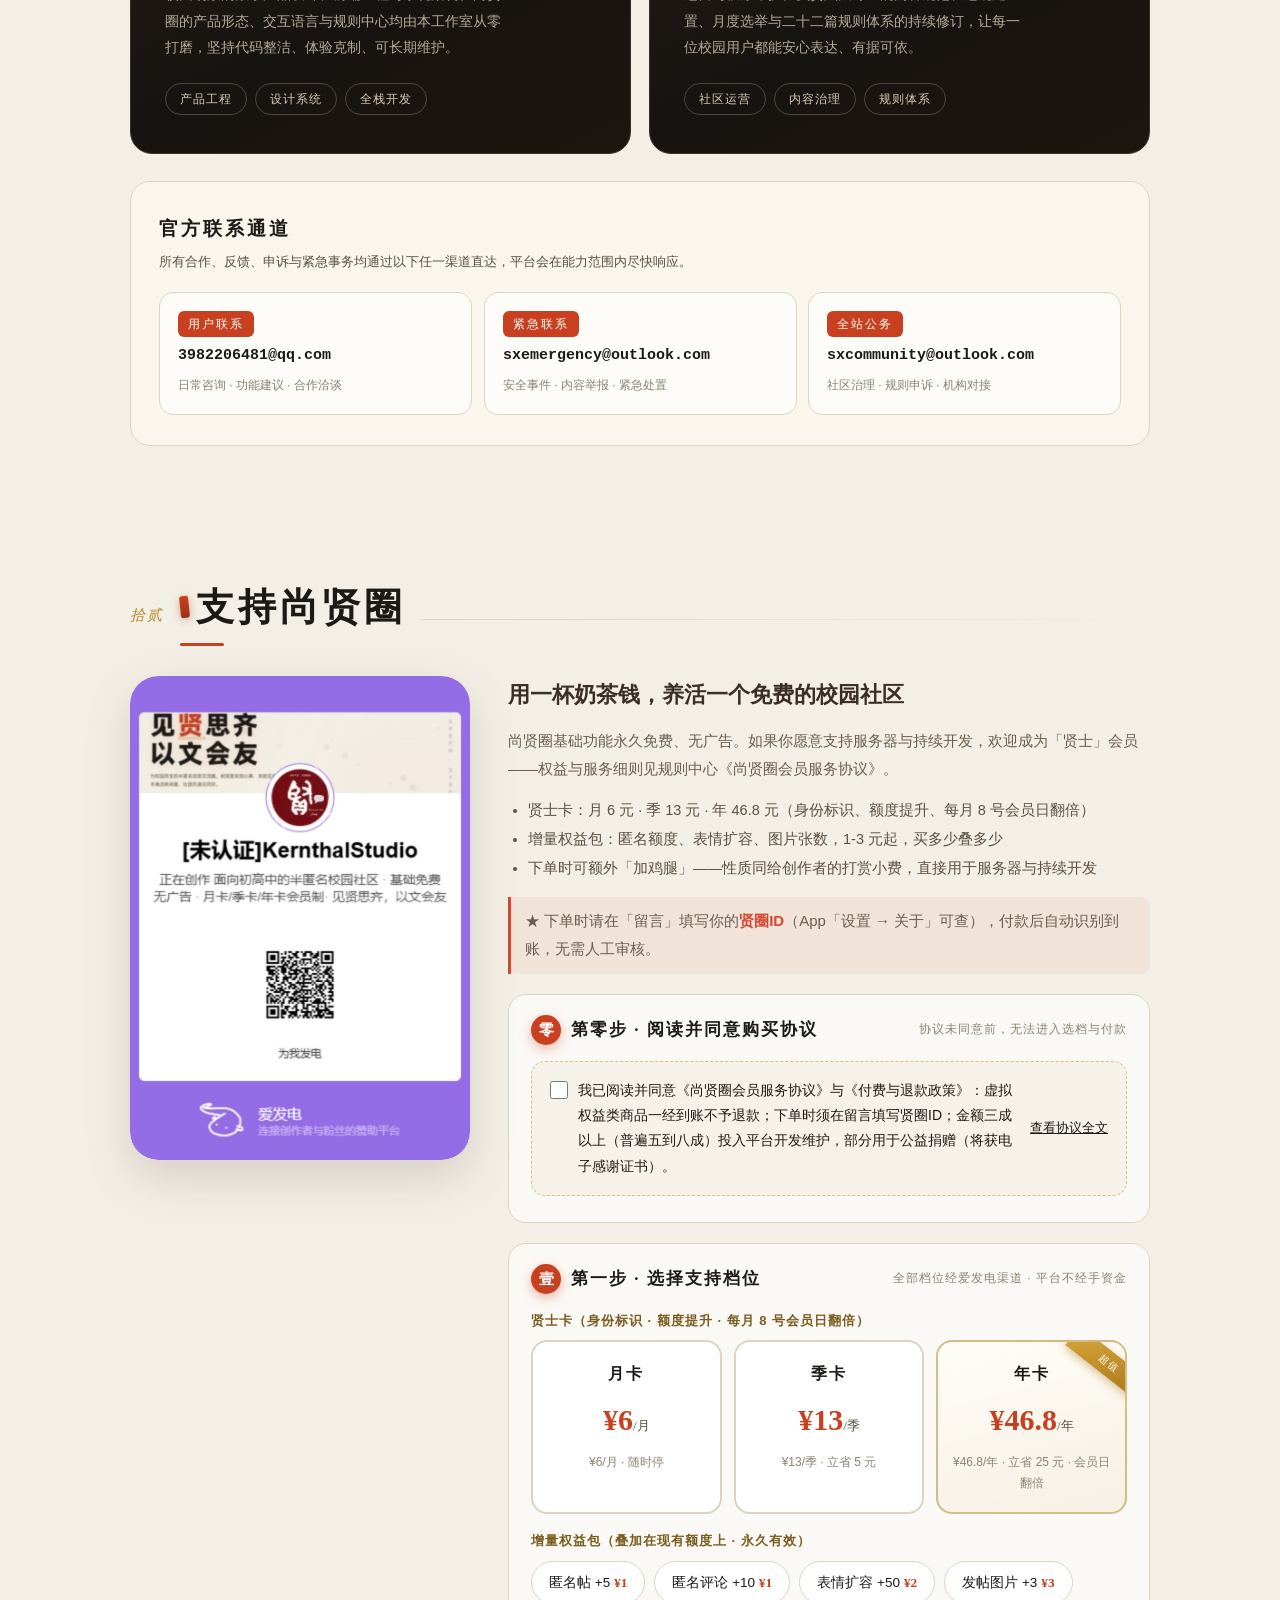
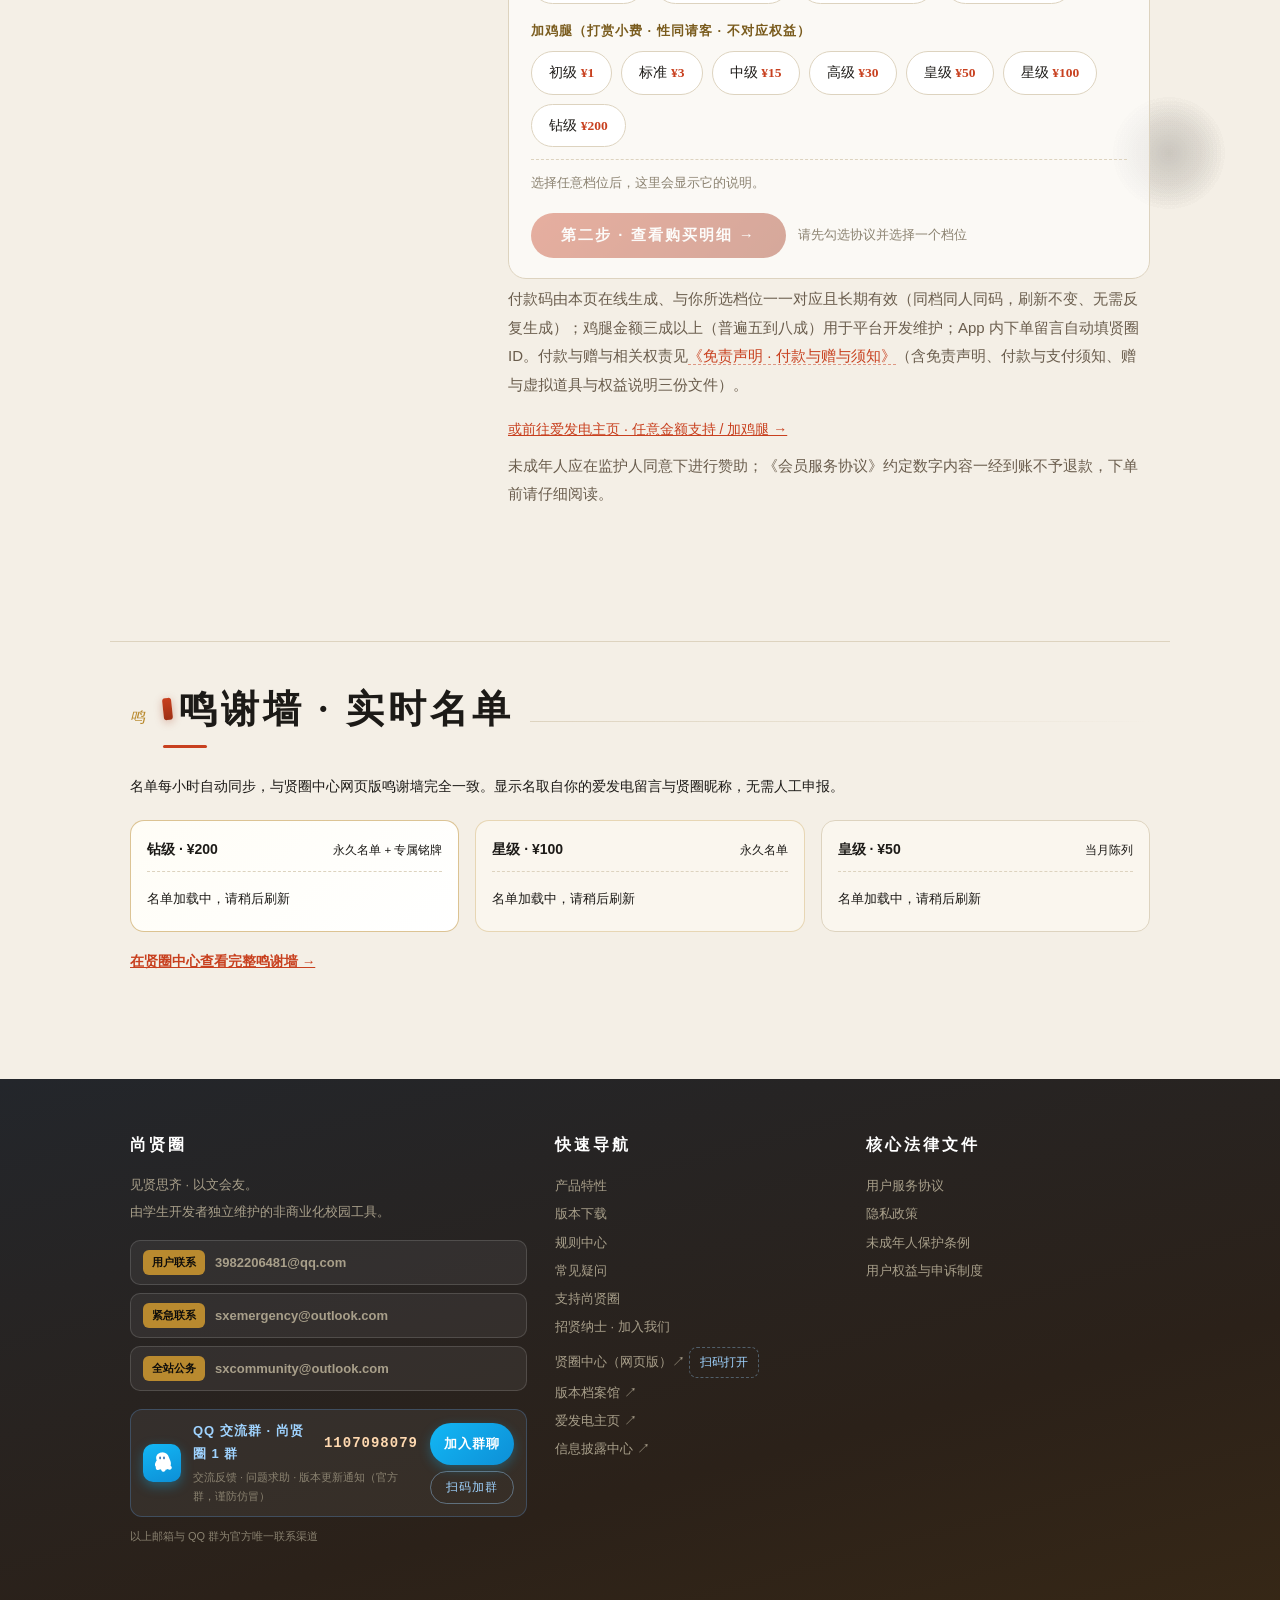
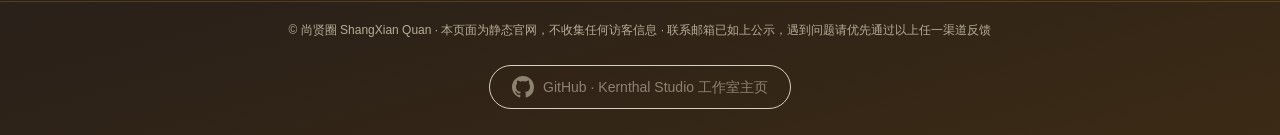
==== commit 2901a6b9: "feat(career): 新增招贤纳士页（校园大使/设计与运营，无底薪按提成全明示，不招开发，要求底线任务使命FAQ+报名表单+三入口）并挂导航页脚入口" ====
--- a/index.html
+++ b/index.html
@@ -805,7 +805,7 @@
   <div class="seal">贤</div>
   <div class="brand">尚贤圈<small>SHANGXIAN QUAN</small></div>
   <div class="nav-links">
-    <a href="#features" data-spy="features">特性</a><a href="#dashboard" data-spy="dashboard">看板</a><a href="#voices" data-spy="voices">心声</a><a href="#versions" data-spy="versions">下载</a><a href="#rules" data-spy="rules">规则中心</a><a href="#faq" data-spy="faq">答疑</a>
+    <a href="#features" data-spy="features">特性</a><a href="#dashboard" data-spy="dashboard">看板</a><a href="#voices" data-spy="voices">心声</a><a href="#versions" data-spy="versions">下载</a><a href="#rules" data-spy="rules">规则中心</a><a href="#faq" data-spy="faq">答疑</a><a href="./career/" >招贤纳士</a>
   </div>
   <a class="dl-cta" href="#versions">立即下载</a>
 </nav>
@@ -1439,7 +1439,7 @@
     </div>
     <div>
       <h4>快速导航</h4>
-      <a href="#features">产品特性</a><br><a href="#versions">版本下载</a><br><a href="#rules">规则中心</a><br><a href="#faq">常见疑问</a><br><a href="#afdian">支持尚贤圈</a><br><a class="ft-out" href="https://sxcommunity.github.io/xq-center/" target="_blank" rel="noopener">贤圈中心（网页版）↗</a> <span class="ft-scan-mini" data-qr="xq">扫码打开</span><br><a class="ft-out" href="./history/" target="_blank" rel="noopener">版本档案馆 ↗</a><br><a class="ft-out" href="https://ifdian.net/a/kernthal-sxquan" target="_blank" rel="noopener">爱发电主页 ↗</a><br><a class="ft-out" href="./disclosure/index.html" target="_blank" rel="noopener">信息披露中心 ↗</a>
+      <a href="#features">产品特性</a><br><a href="#versions">版本下载</a><br><a href="#rules">规则中心</a><br><a href="#faq">常见疑问</a><br><a href="#afdian">支持尚贤圈</a><br><a class="ft-out" href="./career/" >招贤纳士 · 加入我们</a> <br><a class="ft-out" href="https://sxcommunity.github.io/xq-center/" target="_blank" rel="noopener">贤圈中心（网页版）↗</a> <span class="ft-scan-mini" data-qr="xq">扫码打开</span><br><a class="ft-out" href="./history/" target="_blank" rel="noopener">版本档案馆 ↗</a><br><a class="ft-out" href="https://ifdian.net/a/kernthal-sxquan" target="_blank" rel="noopener">爱发电主页 ↗</a><br><a class="ft-out" href="./disclosure/index.html" target="_blank" rel="noopener">信息披露中心 ↗</a>
     </div>
     <div>
       <h4>核心法律文件</h4>
--- a/assets/sxq/sxq-ai-chat.css
+++ b/assets/sxq/sxq-ai-chat.css
@@ -50,11 +50,14 @@
 .sxq-ai.sxq-ai-hidden .sxq-ai-panel { display: none !important; }
 .sxq-ai.sxq-ai-hidden .sxq-ai-tab { display: flex; }
 
-/* 面板：锚定在按钮正上方（bottom:100%），不参与流式布局 */
+/* 面板：锚定在按钮正上方（bottom:100%），不参与流式布局。
+   尺寸可由用户拖拽左上角调整（--sxq-ai-w / --sxq-ai-h，JS 会持久化并做范围钳制）。 */
 .sxq-ai-panel {
   position: absolute; right: 0; bottom: calc(100% + 10px);
-  width: min(380px, calc(100vw - 36px));
-  height: min(560px, var(--sxq-ai-maxh, calc(100vh - 150px)));
+  width: var(--sxq-ai-w, min(380px, calc(100vw - 36px)));
+  height: var(--sxq-ai-h, min(560px, var(--sxq-ai-maxh, calc(100vh - 150px))));
+  max-width: calc(100vw - 24px);
+  max-height: var(--sxq-ai-maxh, calc(100vh - 120px));
   background: #fff;
   border: 1px solid rgba(0, 0, 0, .08);
   border-radius: 16px;
@@ -62,6 +65,20 @@
   display: flex; flex-direction: column; overflow: hidden;
   animation: sxqAiIn .2s ease;
 }
+/* 拖拽调整大小手柄（左上角，因为面板锚在右下） */
+.sxq-ai-resize {
+  position: absolute; left: 0; top: 0; width: 22px; height: 22px;
+  cursor: nwse-resize; z-index: 4; touch-action: none;
+}
+.sxq-ai-resize::before {
+  content: ""; position: absolute; left: 6px; top: 6px; width: 10px; height: 10px;
+  border-left: 2px solid rgba(0, 0, 0, .16); border-top: 2px solid rgba(0, 0, 0, .16);
+  border-radius: 3px 0 0 0; transition: border-color .15s ease;
+}
+.sxq-ai-resize:hover::before { border-color: rgba(214, 72, 47, .6); }
+.sxq-ai-resizing { user-select: none; }
+.sxq-ai-resizing .sxq-ai-panel { animation: none; }
+
 /* 关键修复：hidden 属性必须能真正隐藏（否则被上面的 display:flex 覆盖，面板关不掉） */
 .sxq-ai-panel[hidden] { display: none !important; }
 @keyframes sxqAiIn { from { opacity: 0; transform: translateY(8px) } to { opacity: 1; transform: none } }
@@ -103,13 +120,41 @@
 .sxq-ai-typing::after { content: '…'; animation: sxqAiDots 1s steps(3) infinite; }
 @keyframes sxqAiDots { 0% { opacity: .2 } 50% { opacity: 1 } 100% { opacity: .2 } }
 
-.sxq-ai-quick { display: flex; flex-wrap: wrap; gap: 6px; padding: 0 12px 8px; }
+/* 回答来源标记：预设 / AI 生成 */
+.sxq-ai-tag {
+  display: inline-block; margin-top: 8px; padding: 1px 8px; border-radius: 999px;
+  font-size: 10.5px; line-height: 1.7; letter-spacing: .02em;
+  background: rgba(44, 44, 44, .06); color: #8a8a8a; border: 1px solid rgba(44, 44, 44, .08);
+}
+.sxq-ai-tag--preset { background: rgba(185, 138, 47, .12); color: #8a6520; border-color: rgba(185, 138, 47, .28); }
+
+/* 推荐提问：单行横向滚动（不再换行占掉半屏），可整体收起 */
+.sxq-ai-quickbar {
+  display: flex; align-items: center; gap: 6px;
+  padding: 0 12px 8px;
+}
+.sxq-ai-quick {
+  flex: 1; min-width: 0;
+  display: flex; flex-wrap: nowrap; gap: 6px;
+  overflow-x: auto; overflow-y: hidden;
+  padding-bottom: 2px;
+  scrollbar-width: none;
+  -webkit-overflow-scrolling: touch;
+}
+.sxq-ai-quick::-webkit-scrollbar { display: none; }
+.sxq-ai-quick.sxq-ai-quick--off { display: none; }
 .sxq-ai-chip {
   font-size: 12px; padding: 5px 9px; border-radius: 999px; cursor: pointer;
   color: #4a4a4a; background: #fff; border: 1px solid rgba(0, 0, 0, .12);
-  transition: all .15s ease;
+  transition: all .15s ease; white-space: nowrap; flex: 0 0 auto;
 }
 .sxq-ai-chip:hover { color: #d6482f; border-color: rgba(214, 72, 47, .5); background: rgba(214, 72, 47, .06); }
+.sxq-ai-qtoggle {
+  flex: 0 0 auto; border: 1px solid rgba(0, 0, 0, .1); background: #fff;
+  color: #8a8580; font-size: 11.5px; padding: 4px 9px; border-radius: 999px; cursor: pointer;
+  transition: all .15s ease; white-space: nowrap;
+}
+.sxq-ai-qtoggle:hover { color: #d6482f; border-color: rgba(214, 72, 47, .4); }
 
 .sxq-ai-form { display: flex; gap: 8px; padding: 10px 12px; border-top: 1px solid rgba(0, 0, 0, .06); }
 .sxq-ai-input {
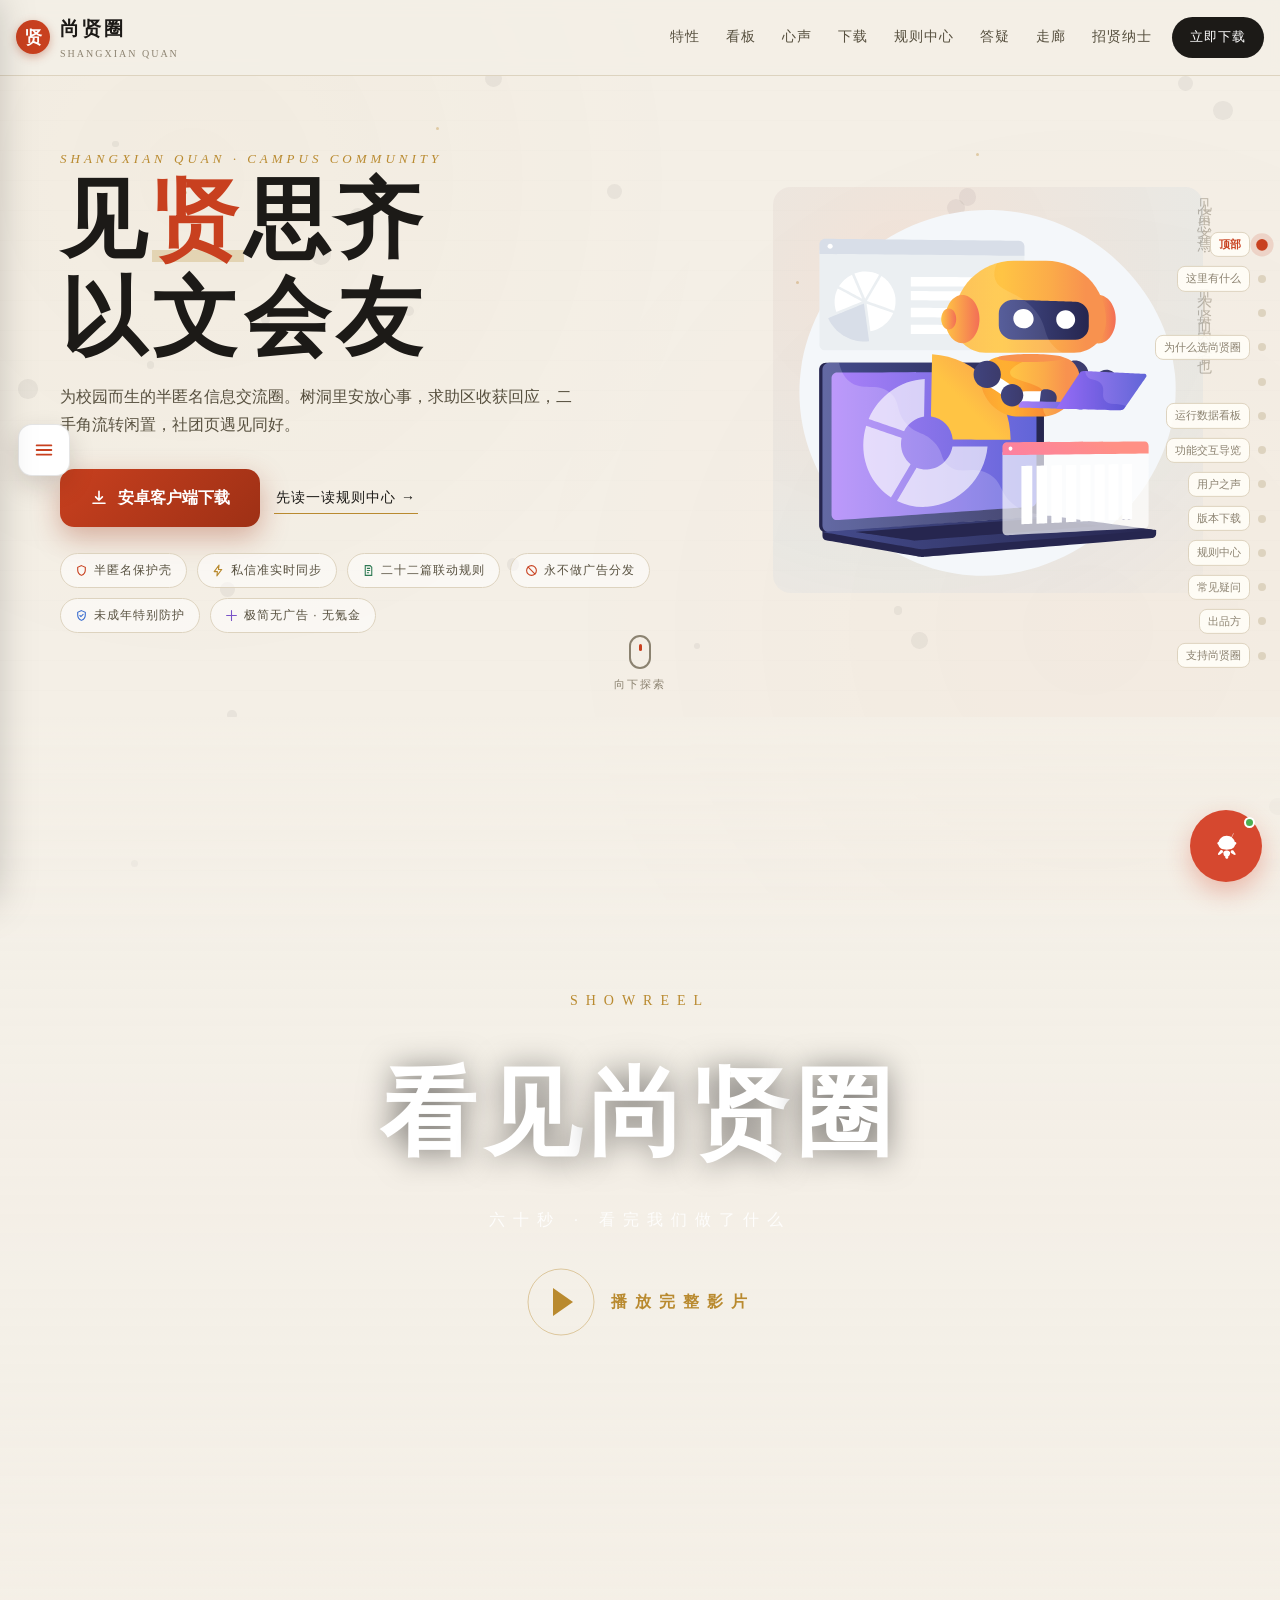
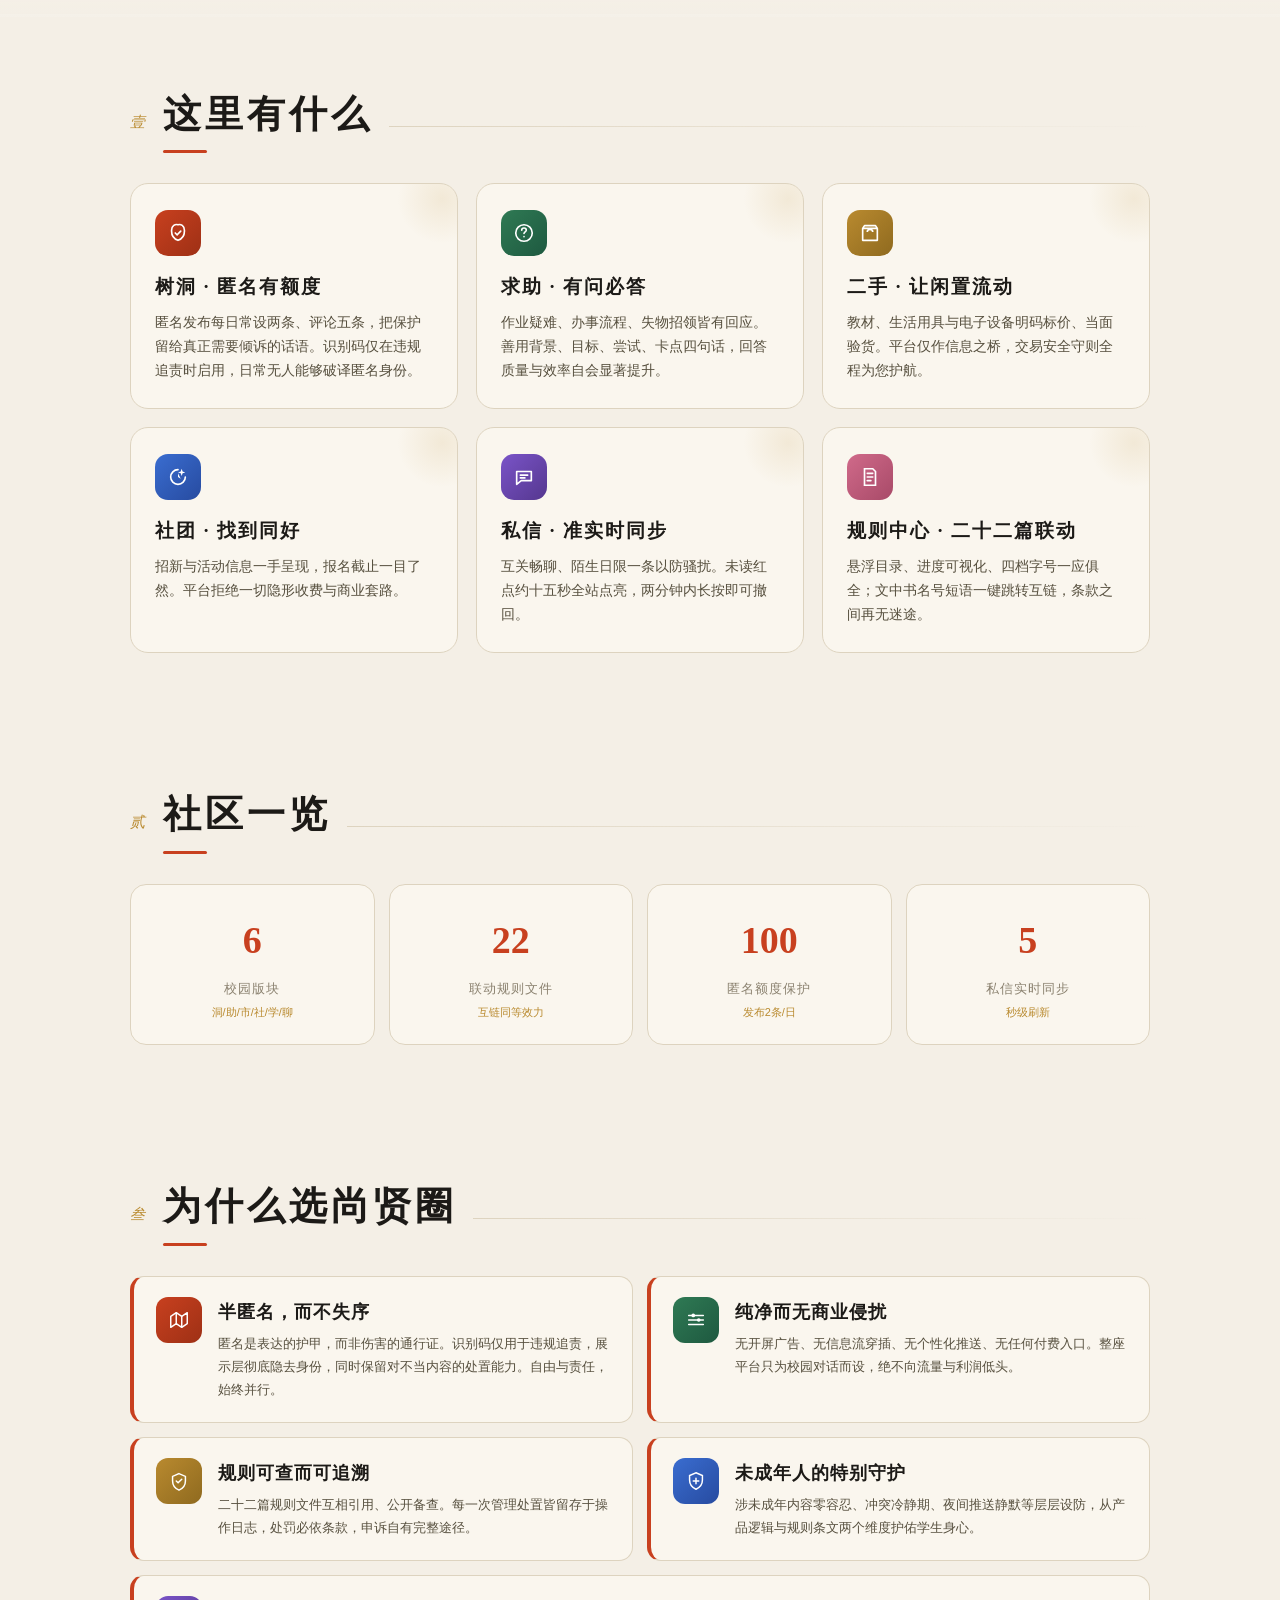
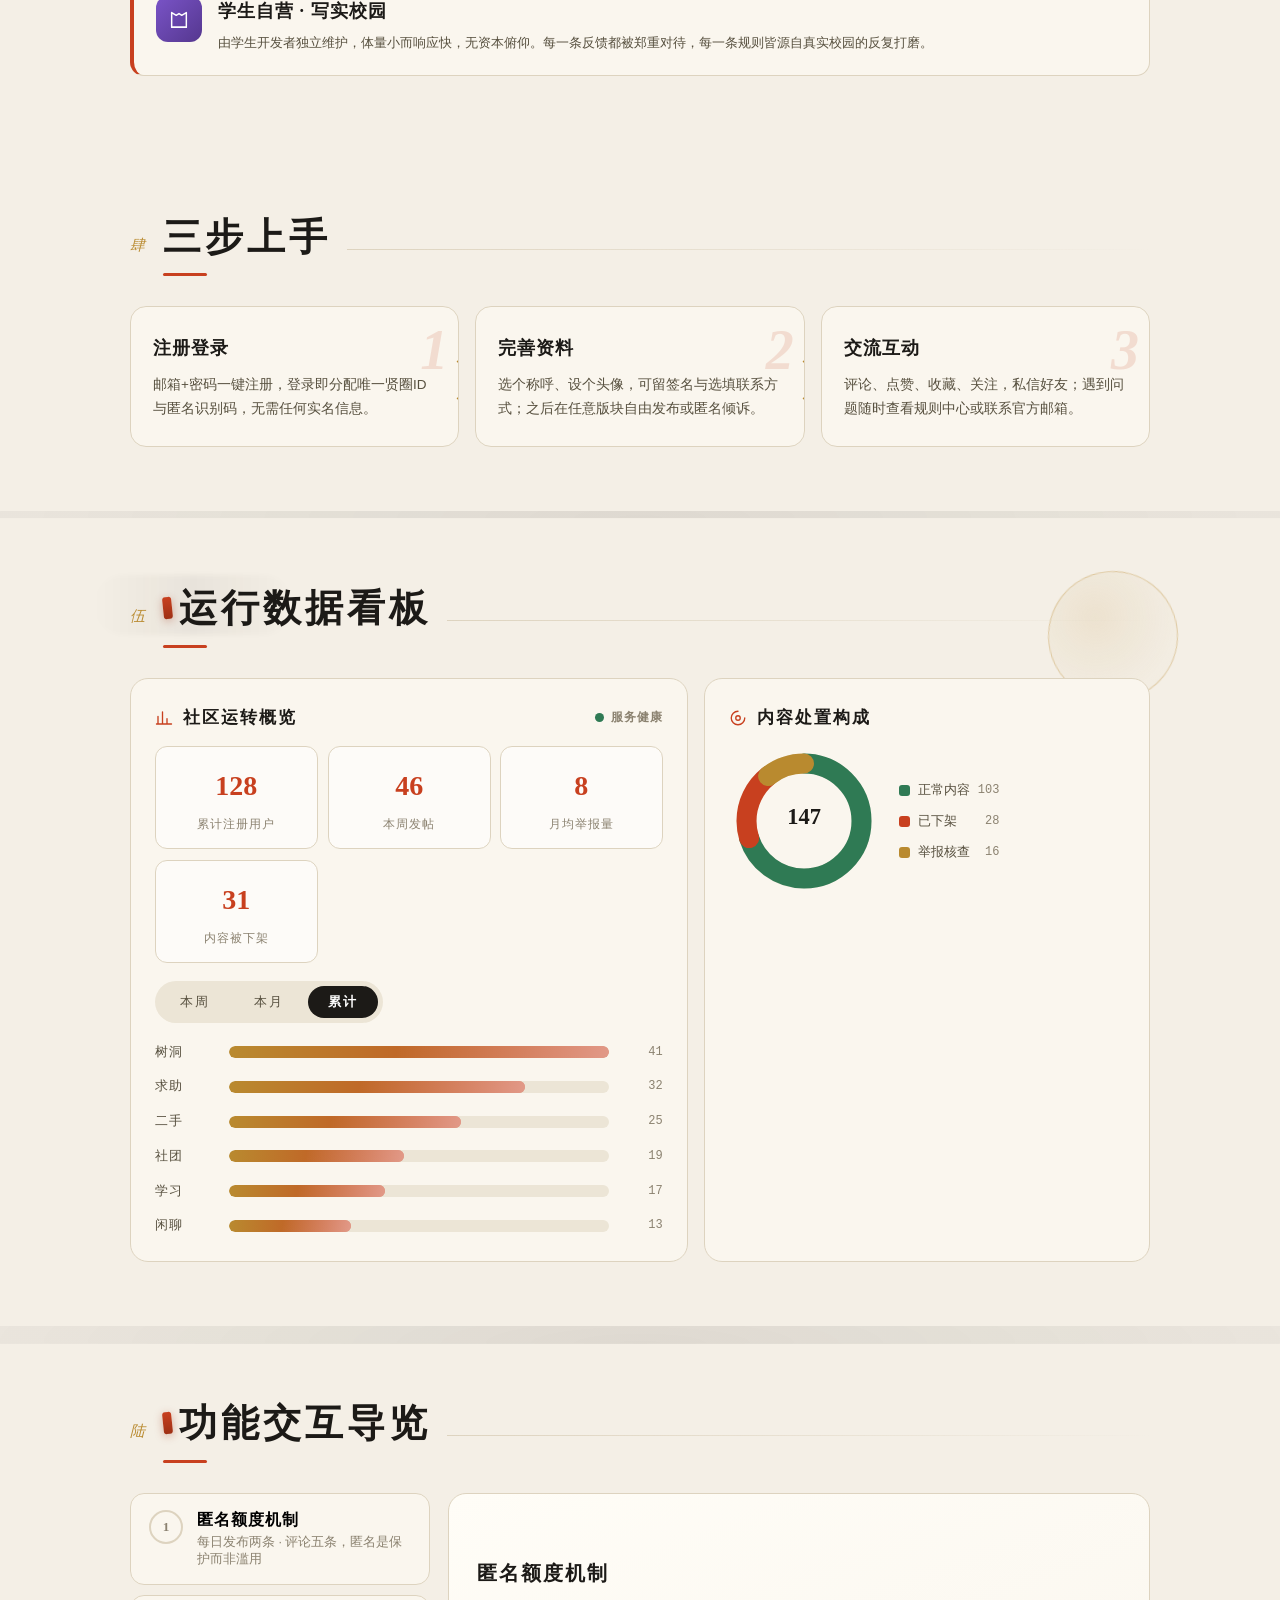
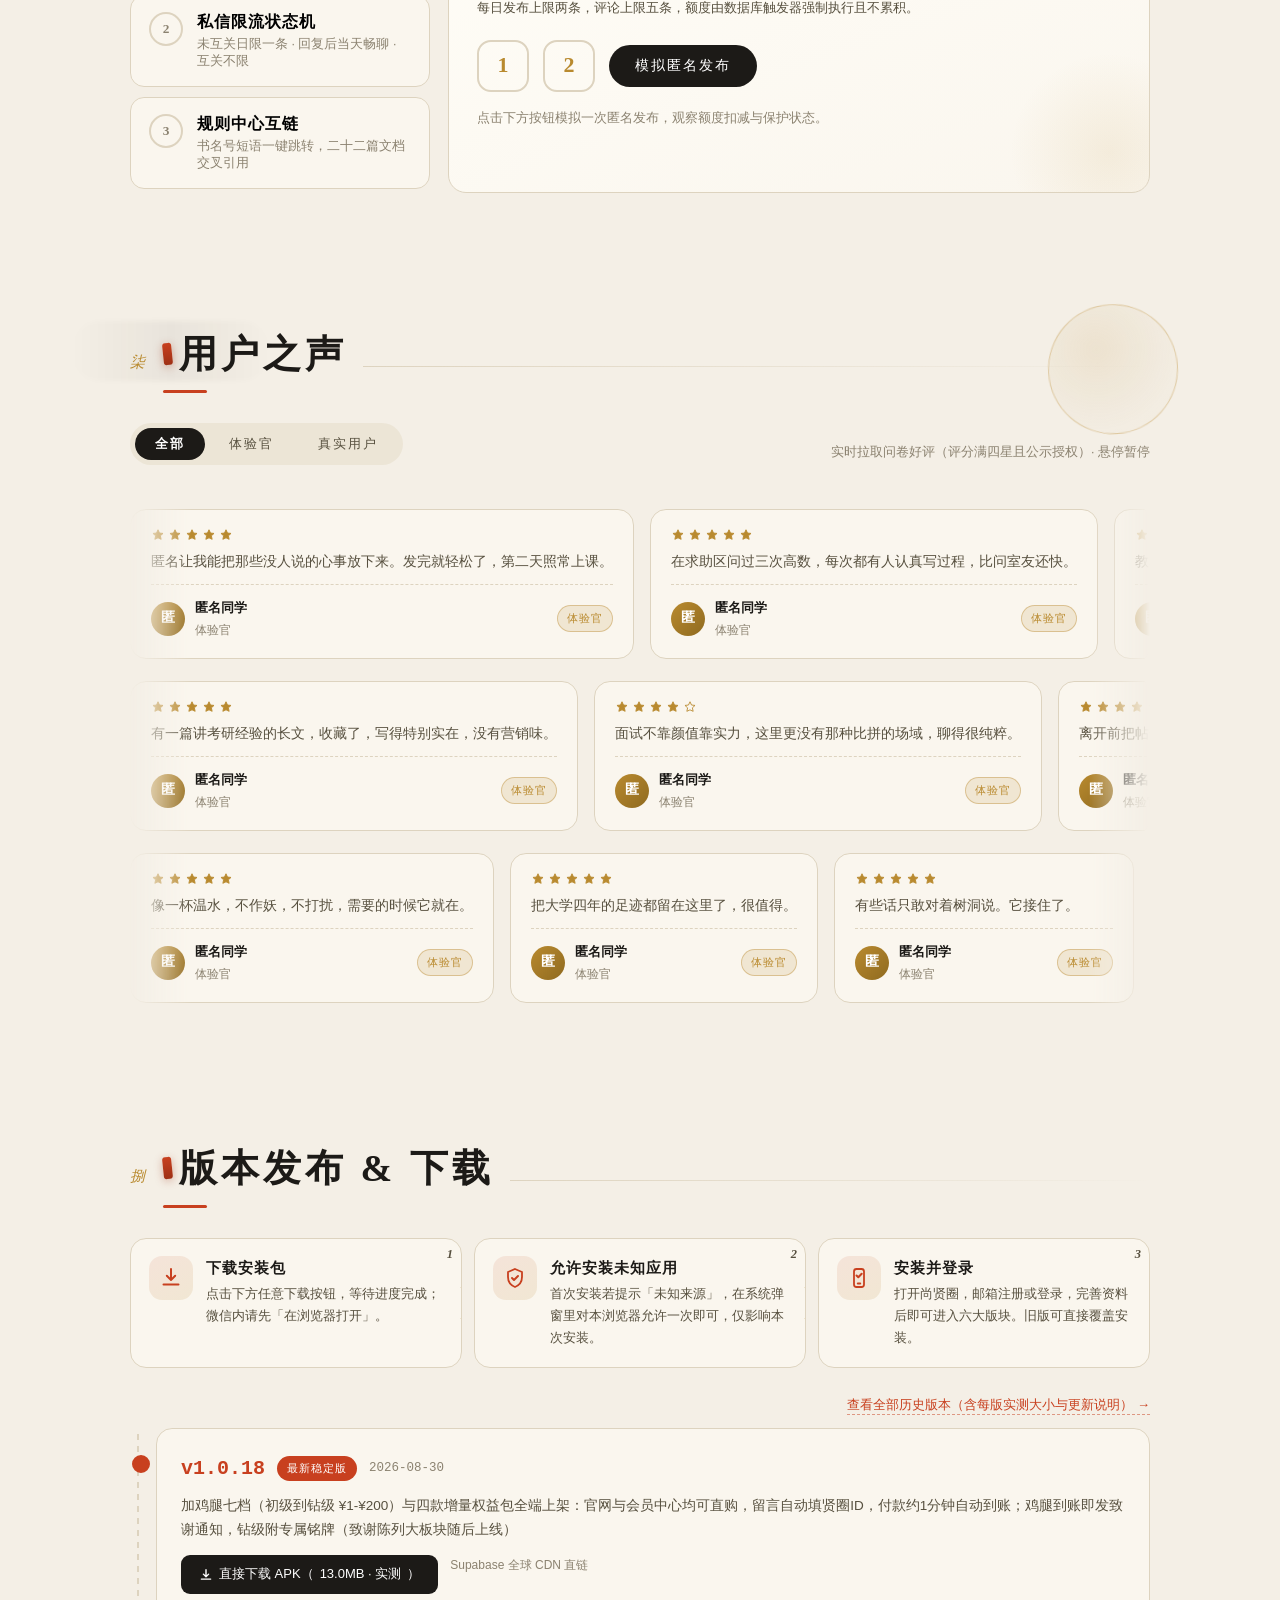
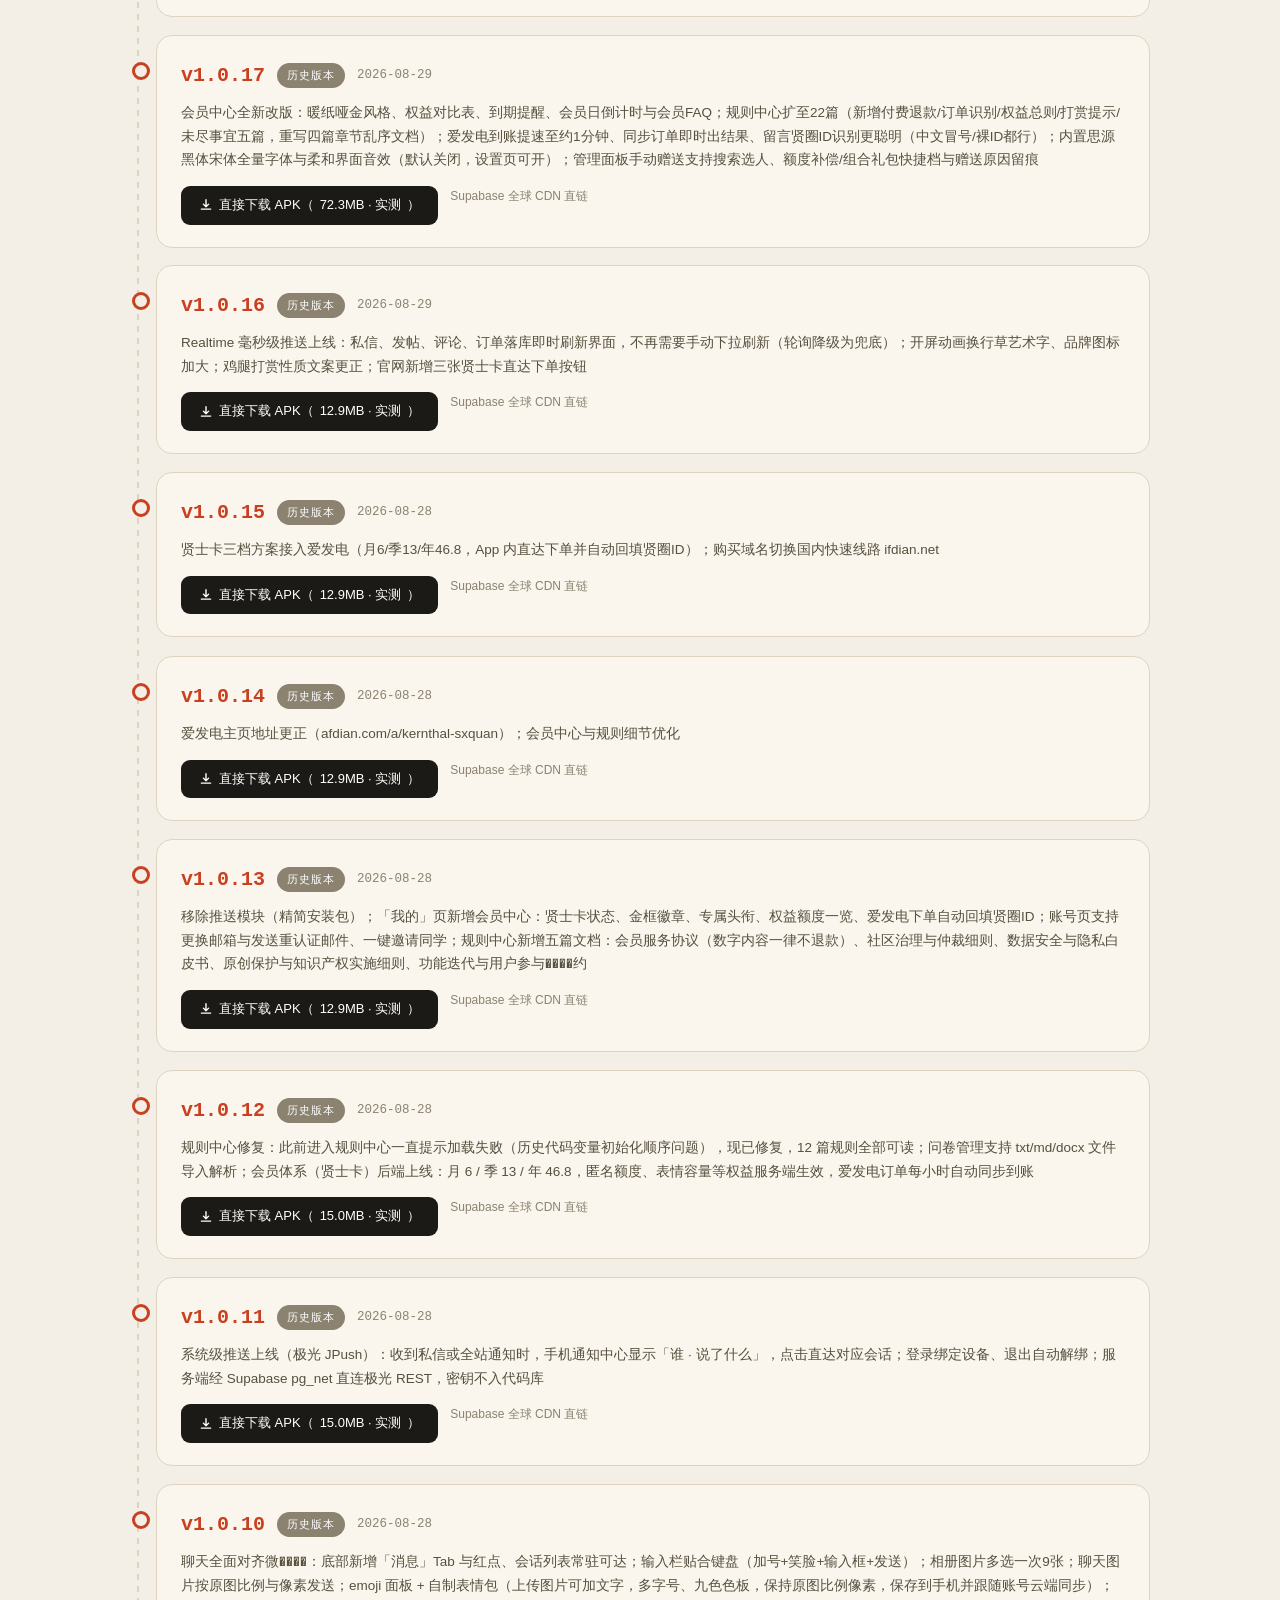
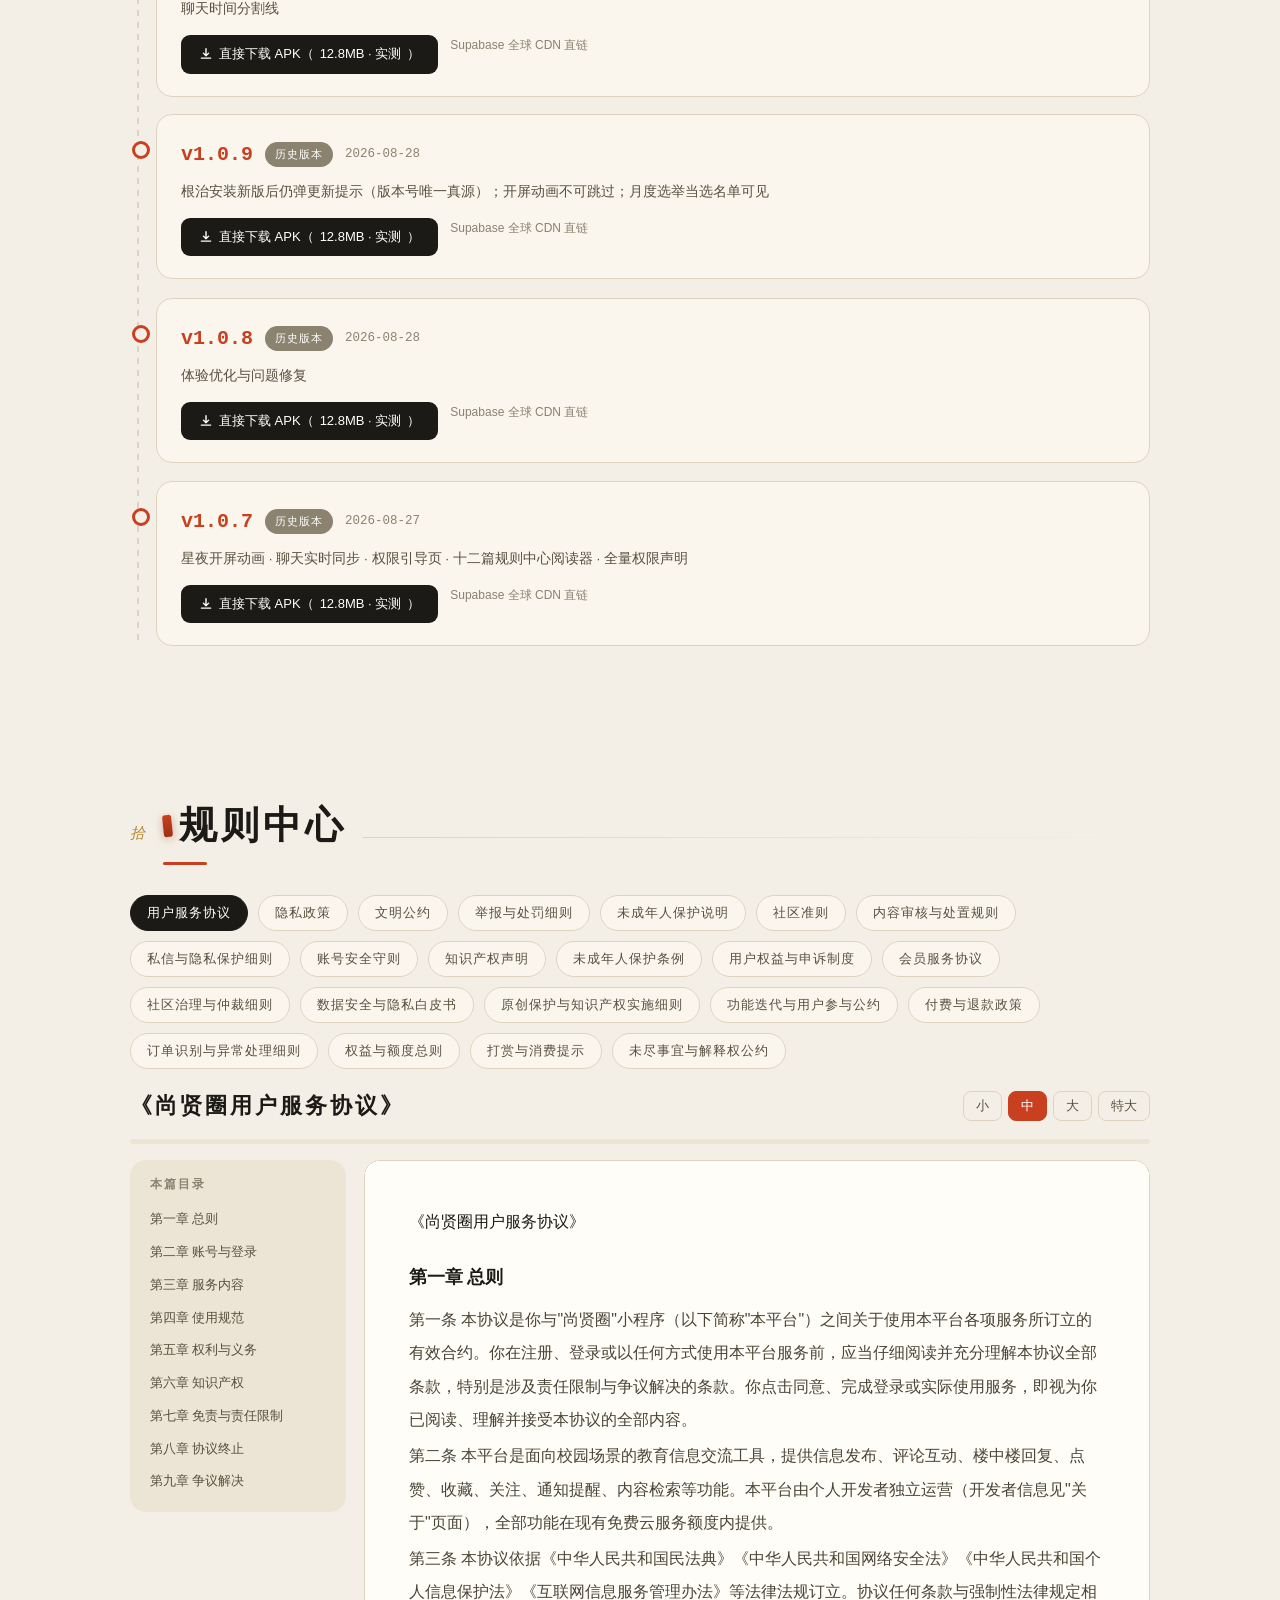
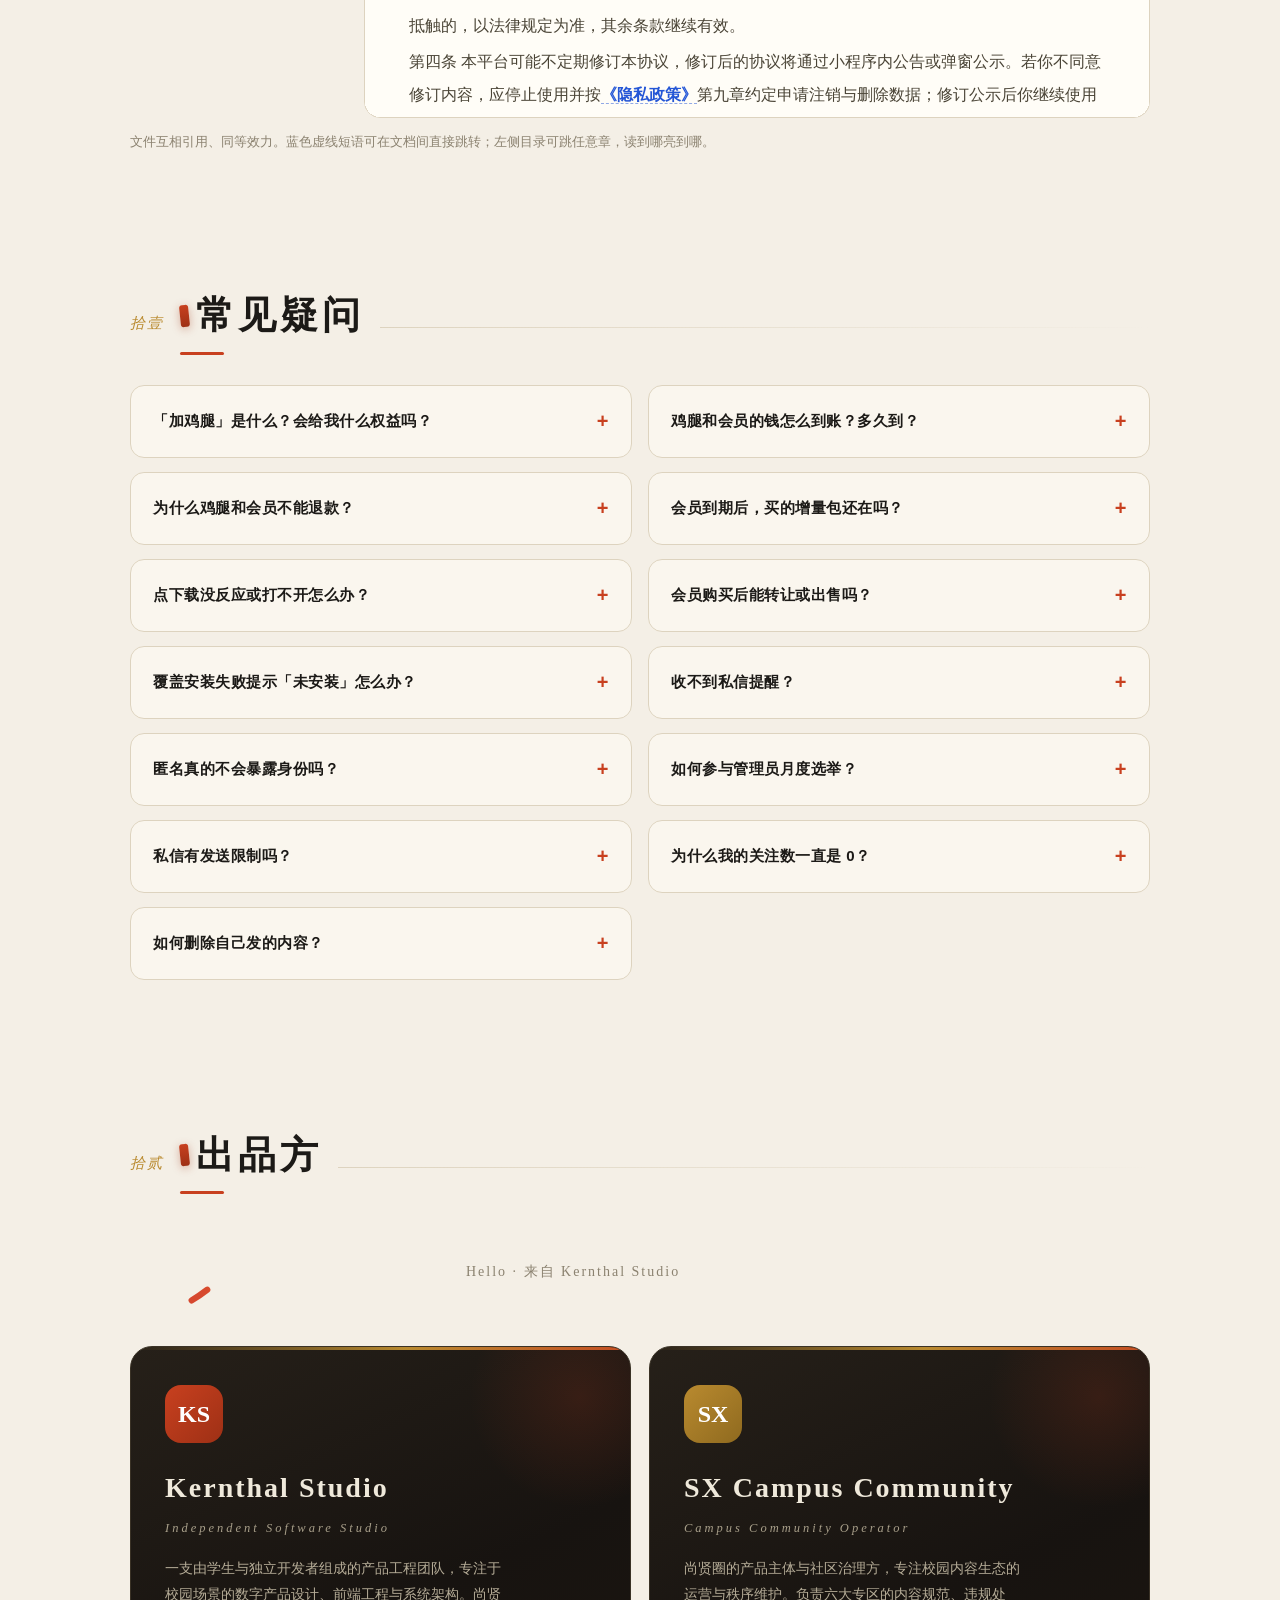
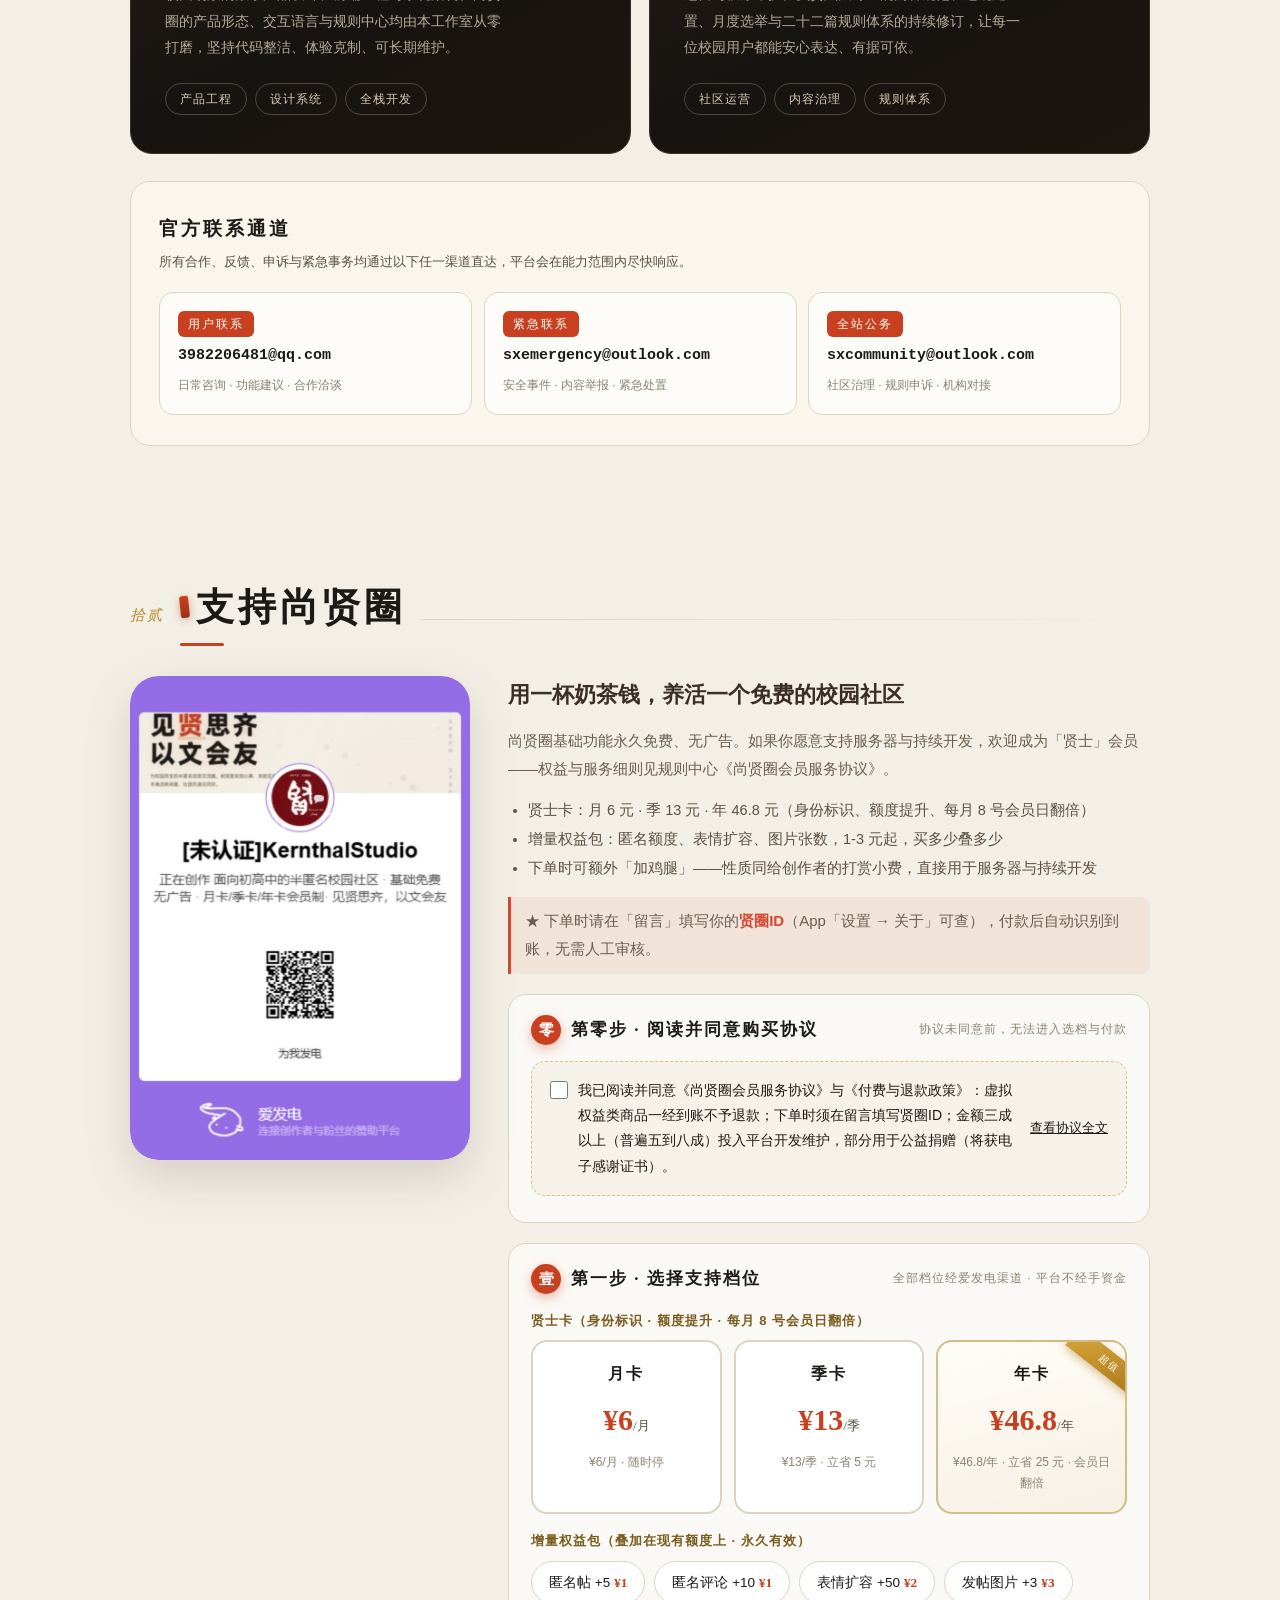
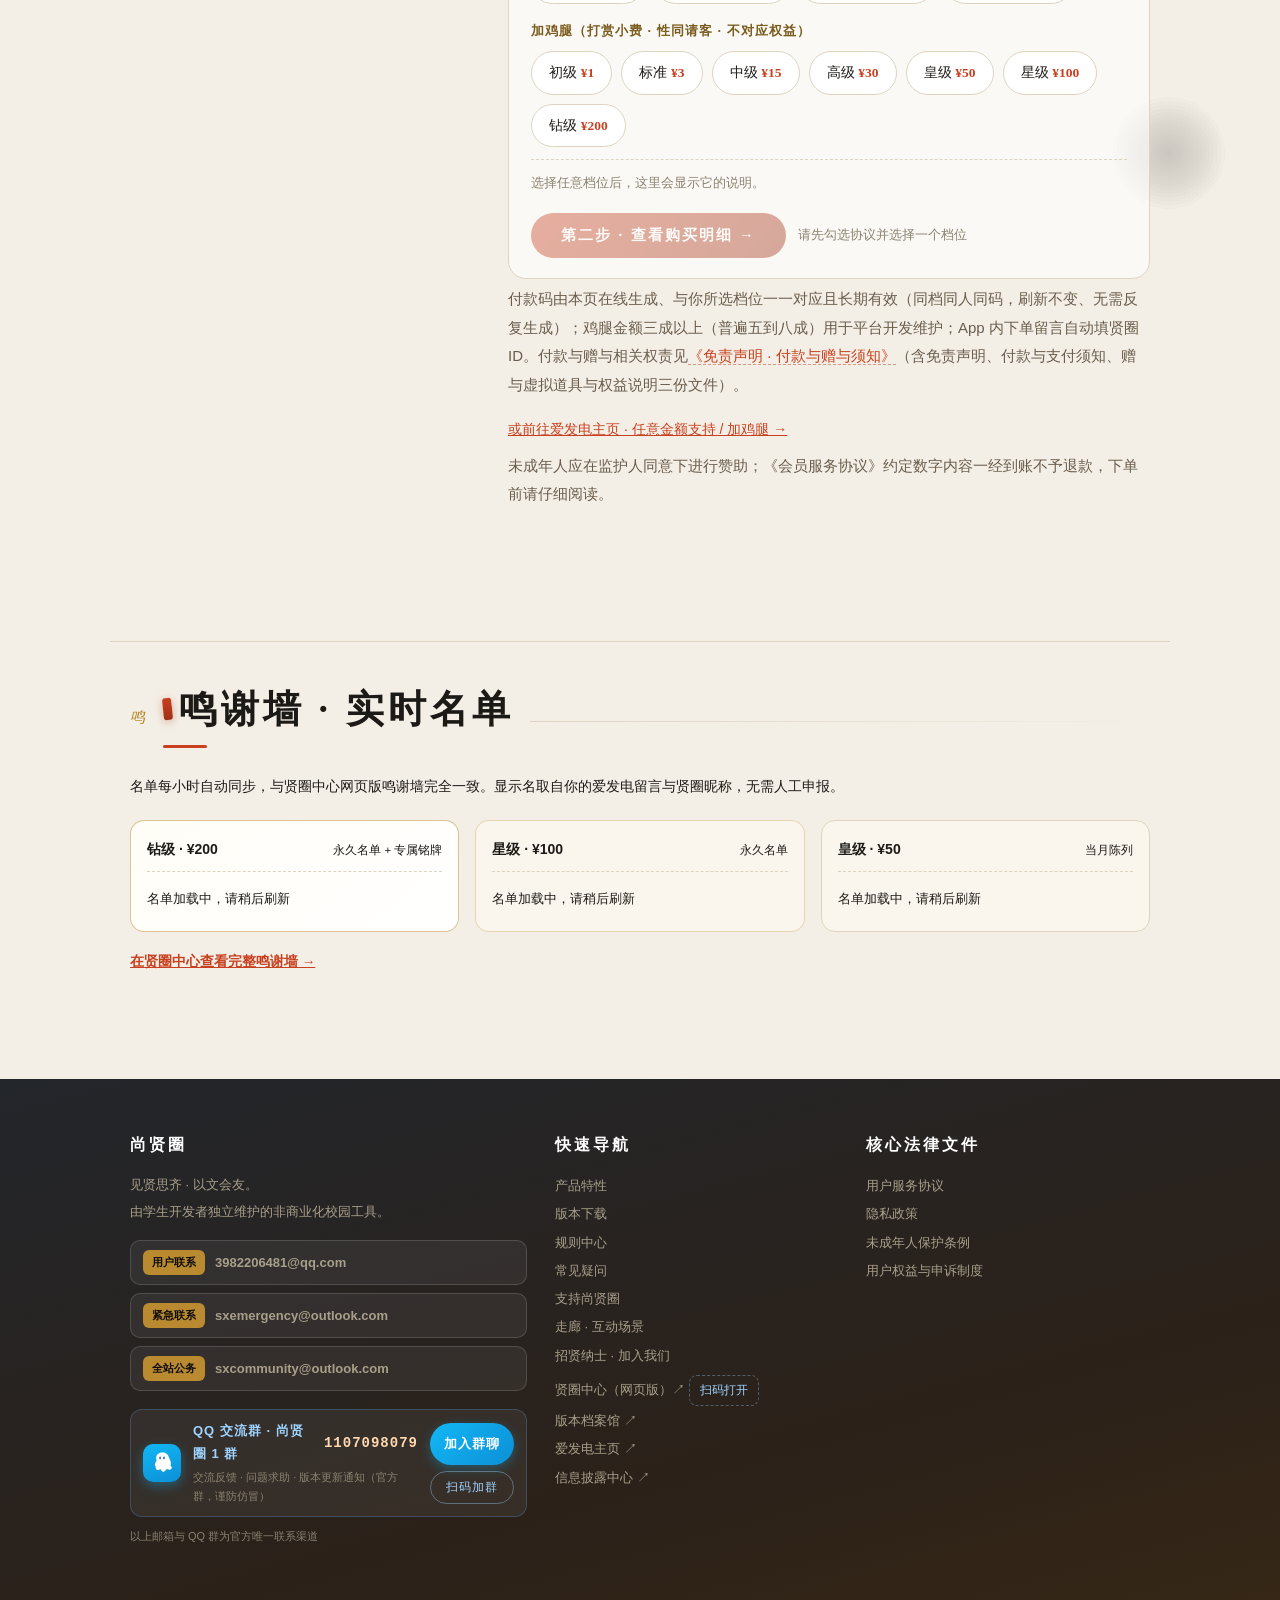
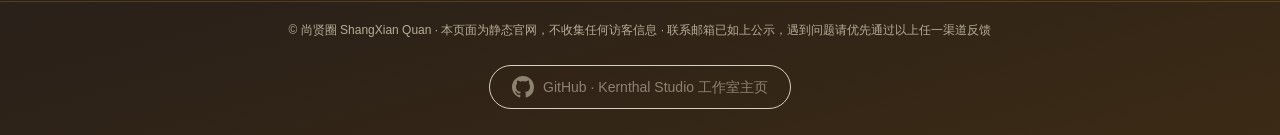
==== commit ec4dc178: "feat(corridor): 新增尚贤圈互动走廊——Three.js 手绘走廊、六扇门通向六个板块、程序生成砖墙/木门/石板贴图、无限前进、悬停高亮与开门动画、Web Audio 合成音效、猫与小黄" ====
--- a/index.html
+++ b/index.html
@@ -805,7 +805,7 @@
   <div class="seal">贤</div>
   <div class="brand">尚贤圈<small>SHANGXIAN QUAN</small></div>
   <div class="nav-links">
-    <a href="#features" data-spy="features">特性</a><a href="#dashboard" data-spy="dashboard">看板</a><a href="#voices" data-spy="voices">心声</a><a href="#versions" data-spy="versions">下载</a><a href="#rules" data-spy="rules">规则中心</a><a href="#faq" data-spy="faq">答疑</a><a href="./career/" >招贤纳士</a>
+    <a href="#features" data-spy="features">特性</a><a href="#dashboard" data-spy="dashboard">看板</a><a href="#voices" data-spy="voices">心声</a><a href="#versions" data-spy="versions">下载</a><a href="#rules" data-spy="rules">规则中心</a><a href="#faq" data-spy="faq">答疑</a><a href="./corridor/">走廊</a><a href="./career/" >招贤纳士</a>
   </div>
   <a class="dl-cta" href="#versions">立即下载</a>
 </nav>
@@ -1439,7 +1439,7 @@
     </div>
     <div>
       <h4>快速导航</h4>
-      <a href="#features">产品特性</a><br><a href="#versions">版本下载</a><br><a href="#rules">规则中心</a><br><a href="#faq">常见疑问</a><br><a href="#afdian">支持尚贤圈</a><br><a class="ft-out" href="./career/" >招贤纳士 · 加入我们</a> <br><a class="ft-out" href="https://sxcommunity.github.io/xq-center/" target="_blank" rel="noopener">贤圈中心（网页版）↗</a> <span class="ft-scan-mini" data-qr="xq">扫码打开</span><br><a class="ft-out" href="./history/" target="_blank" rel="noopener">版本档案馆 ↗</a><br><a class="ft-out" href="https://ifdian.net/a/kernthal-sxquan" target="_blank" rel="noopener">爱发电主页 ↗</a><br><a class="ft-out" href="./disclosure/index.html" target="_blank" rel="noopener">信息披露中心 ↗</a>
+      <a href="#features">产品特性</a><br><a href="#versions">版本下载</a><br><a href="#rules">规则中心</a><br><a href="#faq">常见疑问</a><br><a href="#afdian">支持尚贤圈</a><br><a class="ft-out" href="./corridor/" >走廊 · 互动场景</a> <br><a class="ft-out" href="./career/" >招贤纳士 · 加入我们</a> <br><a class="ft-out" href="https://sxcommunity.github.io/xq-center/" target="_blank" rel="noopener">贤圈中心（网页版）↗</a> <span class="ft-scan-mini" data-qr="xq">扫码打开</span><br><a class="ft-out" href="./history/" target="_blank" rel="noopener">版本档案馆 ↗</a><br><a class="ft-out" href="https://ifdian.net/a/kernthal-sxquan" target="_blank" rel="noopener">爱发电主页 ↗</a><br><a class="ft-out" href="./disclosure/index.html" target="_blank" rel="noopener">信息披露中心 ↗</a>
     </div>
     <div>
       <h4>核心法律文件</h4>
